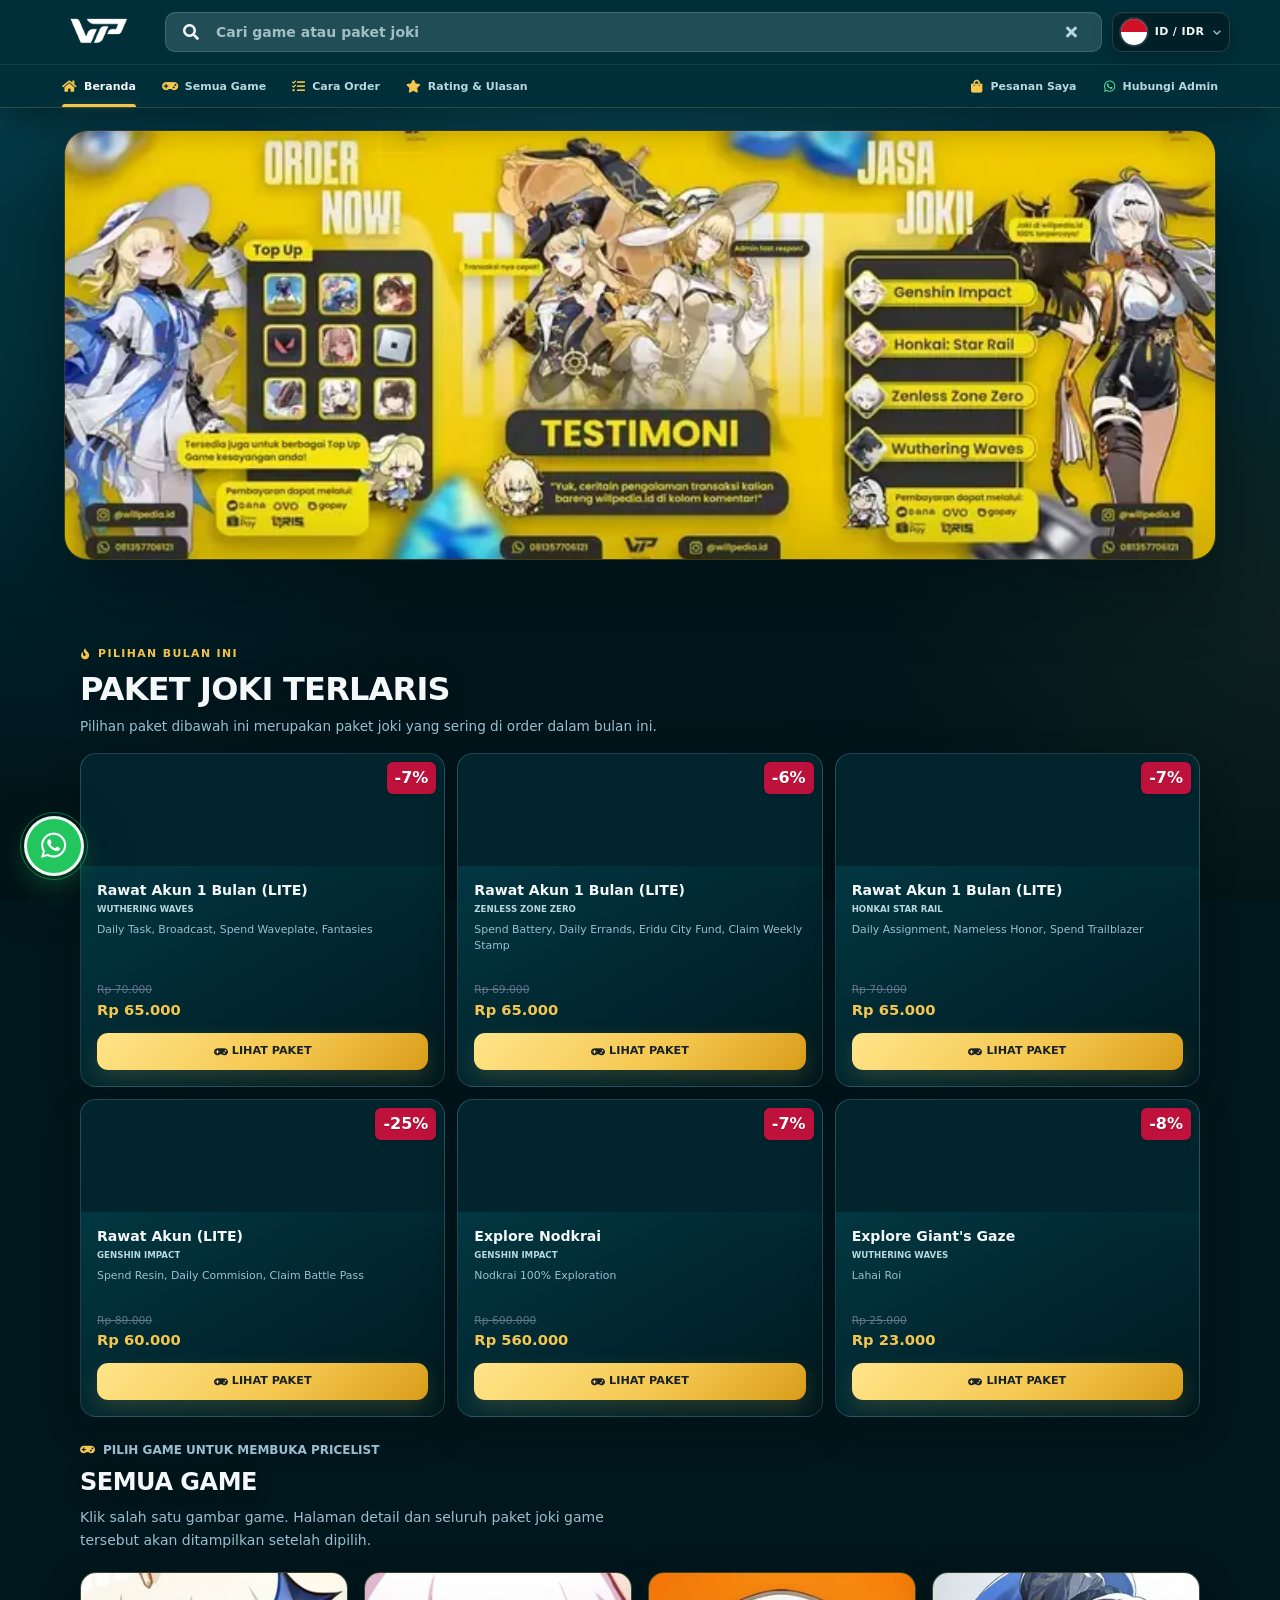
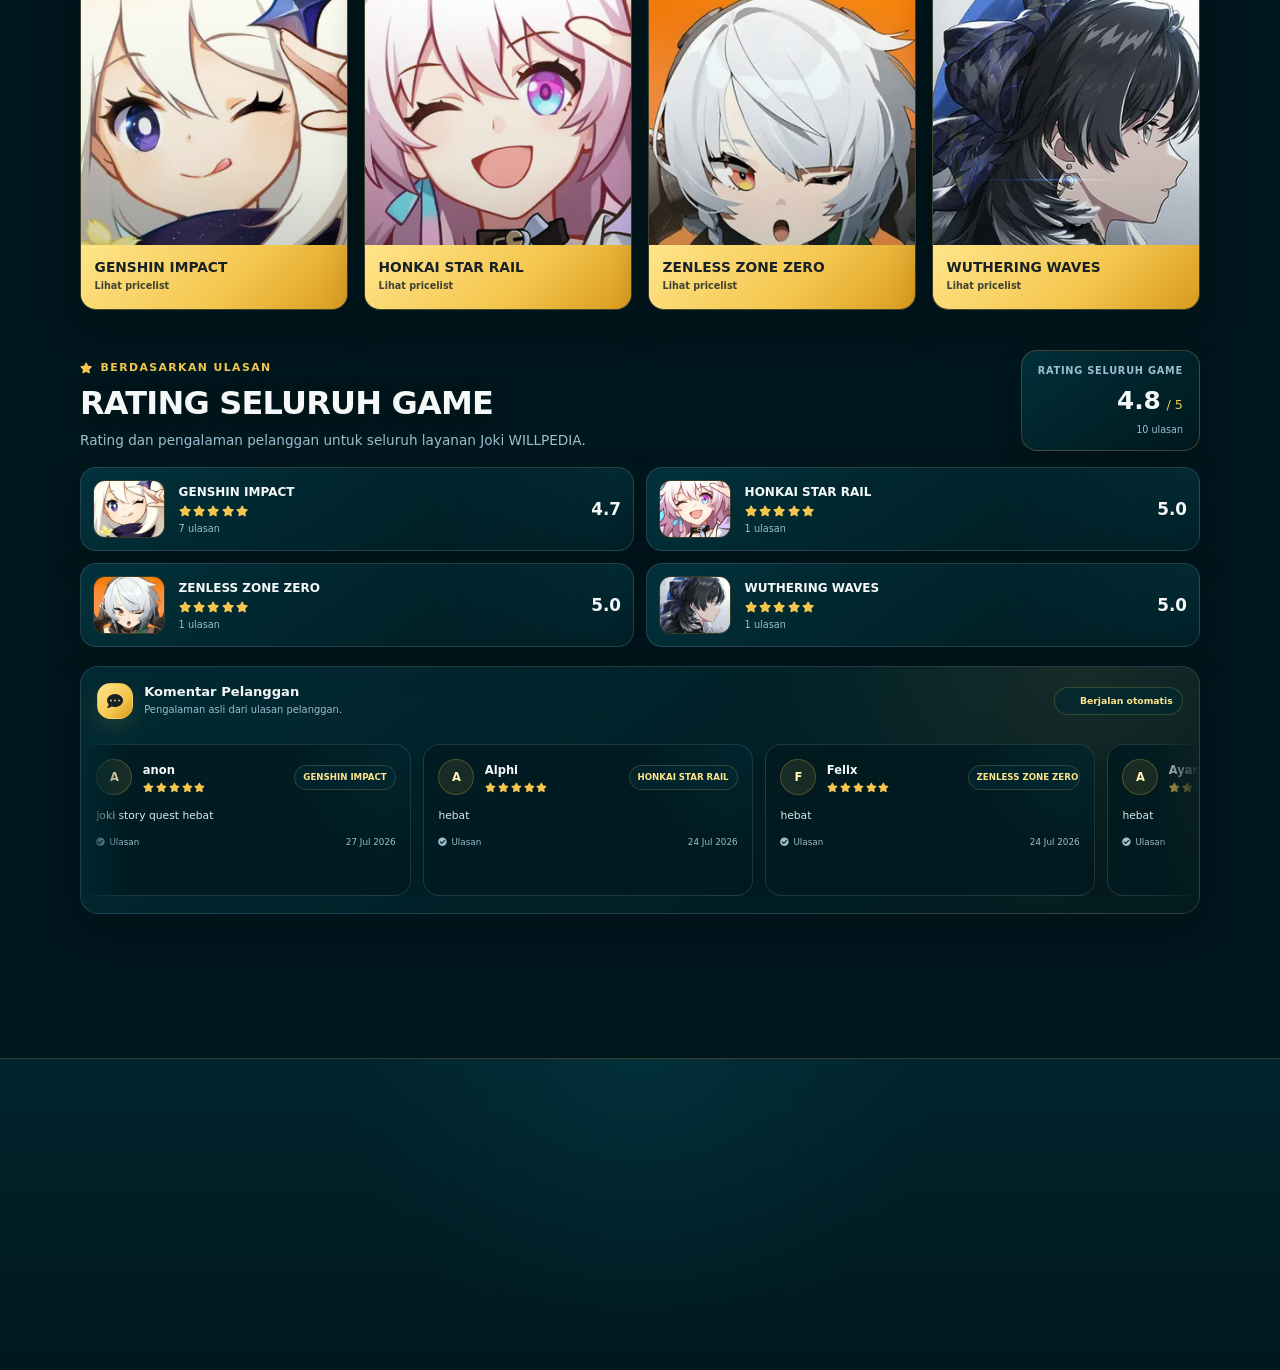
==== index.html @ 9a4c6dcb "Update index.html" ====
<!doctype html>

<html lang="id">
  <head>
    <meta charset="utf-8" />
    <meta content="width=device-width, initial-scale=1.0" name="viewport" />
    <meta content="#00171d" name="theme-color" />
    <title>Willpedia | Joki Game Terpercaya, Aman dan Cepat</title>
    <!-- Script Cloudflare Turnstile -->
    <script src="https://challenges.cloudflare.com/turnstile/v0/api.js" async defer></script>
    <meta
      name="description"
      content="Willpedia menyediakan layanan joki Genshin Impact, Honkai Star Rail, Zenless Zone Zero, dan Wuthering Waves dengan proses aman, cepat, dan terpercaya."
    />
    <meta name="robots" content="index, follow, max-image-preview:large" />
    <link rel="canonical" href="https://willpedia.com/" />
    <meta property="og:locale" content="id_ID" />
    <meta property="og:type" content="website" />
    <meta property="og:site_name" content="Willpedia" />
    <meta property="og:title" content="Willpedia | Joki Game Terpercaya" />
    <meta
      property="og:description"
      content="Willpedia menyediakan layanan joki Genshin Impact, Honkai Star Rail, Zenless Zone Zero, dan Wuthering Waves dengan proses aman, cepat, dan terpercaya."
    />
    <meta property="og:url" content="https://willpedia.com/" />
    <meta property="og:image" content="https://willpedia.com/banner-desktop.webp" />
    <meta property="og:image:alt" content="Willpedia | Joki Game Terpercaya" />
    <meta name="twitter:card" content="summary_large_image" />
    <meta name="twitter:title" content="Willpedia | Joki Game Terpercaya" />
    <meta
      name="twitter:description"
      content="Willpedia menyediakan layanan joki Genshin Impact, Honkai Star Rail, Zenless Zone Zero, dan Wuthering Waves dengan proses aman, cepat, dan terpercaya."
    />
    <meta name="twitter:image" content="https://willpedia.com/banner-desktop.webp" />
    <script type="application/ld+json">
      {
        "@context": "https://schema.org",
        "@graph": [
          {
            "@type": "WebSite",
            "@id": "https://willpedia.com/#website",
            "url": "https://willpedia.com/",
            "name": "Willpedia",
            "alternateName": "WILLPEDIA",
            "description": "Willpedia menyediakan layanan joki Genshin Impact, Honkai Star Rail, Zenless Zone Zero, dan Wuthering Waves dengan proses aman, cepat, dan terpercaya.",
            "inLanguage": "id-ID"
          },
          {
            "@type": "Organization",
            "@id": "https://willpedia.com/#organization",
            "name": "Willpedia",
            "url": "https://willpedia.com/",
            "logo": {
              "@type": "ImageObject",
              "url": "https://willpedia.com/logo.webp"
            },
            "email": "willpedia.id@gmail.com",
            "telephone": "+6281357706121",
            "sameAs": [
              "https://www.instagram.com/willpedia.id/",
              "https://www.tiktok.com/@willpedia.id",
              "https://www.youtube.com/@willpedia"
            ]
          },
          {
            "@context": "https://schema.org",
            "@type": "WebPage",
            "@id": "https://willpedia.com/#webpage",
            "url": "https://willpedia.com/",
            "name": "Willpedia | Joki Game Terpercaya, Aman dan Cepat",
            "description": "Willpedia menyediakan layanan joki Genshin Impact, Honkai Star Rail, Zenless Zone Zero, dan Wuthering Waves dengan proses aman, cepat, dan terpercaya.",
            "inLanguage": "id-ID",
            "isPartOf": {
              "@type": "WebSite",
              "@id": "https://willpedia.com/#website",
              "url": "https://willpedia.com/",
              "name": "Willpedia"
            }
          }
        ]
      }
    </script>
    <link href="logowill.png" rel="icon" type="image/png" />
    <link href="logowill.png" rel="shortcut icon" />
    <link href="logowill.png" rel="apple-touch-icon" />
    <link
      as="image"
      fetchpriority="high"
      href="banner-mobile.webp"
      media="(max-width: 767px)"
      rel="preload"
    />
    <link
      as="image"
      fetchpriority="high"
      href="banner-desktop.webp"
      media="(min-width: 768px)"
      rel="preload"
    />
    <style id="willpedia-critical-css">
      @font-face {
        font-family: "Willpedia Icons Solid";
        src: url("assets/webfonts/willpedia-icons-solid.woff2") format("woff2");
        font-style: normal;
        font-weight: 900;
        font-display: swap;
      }
      @font-face {
        font-family: "Willpedia Icons Brands";
        src: url("assets/webfonts/willpedia-icons-brands.woff2") format("woff2");
        font-style: normal;
        font-weight: 400;
        font-display: swap;
      }
      .fa,
      .fas,
      .fa-solid,
      .far,
      .fa-regular {
        font-family: "Willpedia Icons Solid";
        font-style: normal;
        font-weight: 900;
        font-variant: normal;
        line-height: 1;
        text-rendering: auto;
        display: inline-block;
        -webkit-font-smoothing: antialiased;
      }
      .fab,
      .fa-brands {
        font-family: "Willpedia Icons Brands";
        font-style: normal;
        font-weight: 400;
        font-variant: normal;
        line-height: 1;
        text-rendering: auto;
        display: inline-block;
        -webkit-font-smoothing: antialiased;
      }
      .fa-spin {
        animation: willpedia-fa-spin 1s linear infinite;
      }
      @keyframes willpedia-fa-spin {
        to {
          transform: rotate(360deg);
        }
      }
      .fa-arrow-left:before {
        content: "\f060";
      }
      .fa-arrow-right:before {
        content: "\f061";
      }
      .fa-arrow-up:before {
        content: "\f062";
      }
      .fa-arrow-up-right-from-square:before {
        content: "\f35d";
      }
      .fa-bag-shopping:before {
        content: "\f290";
      }
      .fa-bars:before {
        content: "\f0c9";
      }
      .fa-basket-shopping:before {
        content: "\f291";
      }
      .fa-bolt:before {
        content: "\f0e7";
      }
      .fa-box-open:before {
        content: "\f49e";
      }
      .fa-cart-plus:before {
        content: "\f217";
      }
      .fa-check:before {
        content: "\f00c";
      }
      .fa-chevron-down:before {
        content: "\f078";
      }
      .fa-chevron-right:before {
        content: "\f054";
      }
      .fa-chevron-up:before {
        content: "\f077";
      }
      .fa-circle-check:before {
        content: "\f058";
      }
      .fa-comment-dots:before {
        content: "\f4ad";
      }
      .fa-comments:before {
        content: "\f086";
      }
      .fa-envelope:before {
        content: "\f0e0";
      }
      .fa-fire:before {
        content: "\f06d";
      }
      .fa-gamepad:before {
        content: "\f11b";
      }
      .fa-headset:before {
        content: "\f590";
      }
      .fa-house:before {
        content: "\f015";
      }
      .fa-list-check:before {
        content: "\f0ae";
      }
      .fa-magnifying-glass:before {
        content: "\f002";
      }
      .fa-paper-plane:before {
        content: "\f1d8";
      }
      .fa-pen:before {
        content: "\f304";
      }
      .fa-plus:before {
        content: "\f067";
      }
      .fa-receipt:before {
        content: "\f543";
      }
      .fa-rotate-right:before {
        content: "\f2f9";
      }
      .fa-shield-halved:before {
        content: "\f3ed";
      }
      .fa-shopping-cart:before {
        content: "\f07a";
      }
      .fa-sliders:before {
        content: "\f1de";
      }
      .fa-spinner:before {
        content: "\f110";
      }
      .fa-star:before {
        content: "\f005";
      }
      .fa-trash-can:before {
        content: "\f2ed";
      }
      .fa-triangle-exclamation:before {
        content: "\f071";
      }
      .fa-xmark:before {
        content: "\f00d";
      }
      .fa-instagram:before {
        content: "\f16d";
      }
      .fa-tiktok:before {
        content: "\e07b";
      }
      .fa-whatsapp:before {
        content: "\f232";
      }
      .fa-youtube:before {
        content: "\f167";
      }

      /*! tailwindcss v4.3.3 | MIT License | https://tailwindcss.com*/
      @layer properties {
        @supports (((-webkit-hyphens: none)) and (not (margin-trim: inline))) or
          ((-moz-orient: inline) and (not (color: rgb(from red r g b)))) {
          *,
          :before,
          :after,
          ::backdrop {
            --tw-translate-x: 0;
            --tw-translate-y: 0;
            --tw-translate-z: 0;
            --tw-rotate-x: initial;
            --tw-rotate-y: initial;
            --tw-rotate-z: initial;
            --tw-skew-x: initial;
            --tw-skew-y: initial;
            --tw-space-y-reverse: 0;
            --tw-border-style: solid;
            --tw-gradient-position: initial;
            --tw-gradient-from: #0000;
            --tw-gradient-via: #0000;
            --tw-gradient-to: #0000;
            --tw-gradient-stops: initial;
            --tw-gradient-via-stops: initial;
            --tw-gradient-from-position: 0%;
            --tw-gradient-via-position: 50%;
            --tw-gradient-to-position: 100%;
            --tw-leading: initial;
            --tw-font-weight: initial;
            --tw-tracking: initial;
            --tw-shadow: 0 0 #0000;
            --tw-shadow-color: initial;
            --tw-shadow-alpha: 100%;
            --tw-inset-shadow: 0 0 #0000;
            --tw-inset-shadow-color: initial;
            --tw-inset-shadow-alpha: 100%;
            --tw-ring-color: initial;
            --tw-ring-shadow: 0 0 #0000;
            --tw-inset-ring-color: initial;
            --tw-inset-ring-shadow: 0 0 #0000;
            --tw-ring-inset: initial;
            --tw-ring-offset-width: 0px;
            --tw-ring-offset-color: #fff;
            --tw-ring-offset-shadow: 0 0 #0000;
            --tw-duration: initial;
            --tw-ease: initial;
            --tw-scale-x: 1;
            --tw-scale-y: 1;
            --tw-scale-z: 1;
          }
        }
      }
      @layer theme {
        :root,
        :host {
          --font-sans:
            ui-sans-serif, system-ui, sans-serif, "Apple Color Emoji", "Segoe UI Emoji",
            "Segoe UI Symbol", "Noto Color Emoji";
          --font-mono:
            ui-monospace, SFMono-Regular, Menlo, Monaco, Consolas, "Liberation Mono", "Courier New",
            monospace;
          --color-yellow-300: oklch(90.5% 0.182 98.111);
          --color-yellow-400: oklch(85.2% 0.199 91.936);
          --color-green-500: oklch(72.3% 0.219 149.579);
          --color-green-600: oklch(62.7% 0.194 149.214);
          --color-emerald-200: oklch(90.5% 0.093 164.15);
          --color-emerald-500: oklch(69.6% 0.17 162.48);
          --color-cyan-300: oklch(86.5% 0.127 207.078);
          --color-cyan-400: oklch(78.9% 0.154 211.53);
          --color-cyan-500: oklch(71.5% 0.143 215.221);
          --color-cyan-600: oklch(60.9% 0.126 221.723);
          --color-rose-200: oklch(89.2% 0.058 10.001);
          --color-rose-400: oklch(71.2% 0.194 13.428);
          --color-rose-500: oklch(64.5% 0.246 16.439);
          --color-slate-100: oklch(96.8% 0.007 247.896);
          --color-slate-200: oklch(92.9% 0.013 255.508);
          --color-slate-300: oklch(86.9% 0.022 252.894);
          --color-slate-400: oklch(70.4% 0.04 256.788);
          --color-slate-500: oklch(55.4% 0.046 257.417);
          --color-slate-600: oklch(44.6% 0.043 257.281);
          --color-slate-700: oklch(37.2% 0.044 257.287);
          --color-slate-800: oklch(27.9% 0.041 260.031);
          --color-slate-900: oklch(20.8% 0.042 265.755);
          --color-slate-950: oklch(12.9% 0.042 264.695);
          --color-black: #000;
          --color-white: #fff;
          --spacing: 0.25rem;
          --container-sm: 24rem;
          --container-md: 28rem;
          --container-xl: 36rem;
          --container-6xl: 72rem;
          --text-xs: 0.75rem;
          --text-xs--line-height: calc(1 / 0.75);
          --text-sm: 0.875rem;
          --text-sm--line-height: calc(1.25 / 0.875);
          --text-base: 1rem;
          --text-base--line-height: calc(1.5 / 1);
          --text-lg: 1.125rem;
          --text-lg--line-height: calc(1.75 / 1.125);
          --text-xl: 1.25rem;
          --text-xl--line-height: calc(1.75 / 1.25);
          --text-2xl: 1.5rem;
          --text-2xl--line-height: calc(2 / 1.5);
          --text-3xl: 1.875rem;
          --text-3xl--line-height: calc(2.25 / 1.875);
          --text-4xl: 2.25rem;
          --text-4xl--line-height: calc(2.5 / 2.25);
          --text-5xl: 3rem;
          --text-5xl--line-height: 1;
          --font-weight-medium: 500;
          --font-weight-semibold: 600;
          --font-weight-bold: 700;
          --font-weight-extrabold: 800;
          --font-weight-black: 900;
          --tracking-wide: 0.025em;
          --leading-snug: 1.375;
          --leading-relaxed: 1.625;
          --radius-md: 0.375rem;
          --radius-lg: 0.5rem;
          --radius-xl: 0.75rem;
          --radius-2xl: 1rem;
          --ease-out: cubic-bezier(0, 0, 0.2, 1);
          --default-transition-duration: 0.15s;
          --default-transition-timing-function: cubic-bezier(0.4, 0, 0.2, 1);
          --default-font-family: var(--font-sans);
          --default-mono-font-family: var(--font-mono);
        }
      }
      @layer base {
        *,
        :after,
        :before,
        ::backdrop {
          box-sizing: border-box;
          border: 0 solid;
          margin: 0;
          padding: 0;
        }
        ::file-selector-button {
          box-sizing: border-box;
          border: 0 solid;
          margin: 0;
          padding: 0;
        }
        html,
        :host {
          -webkit-text-size-adjust: 100%;
          tab-size: 4;
          line-height: 1.5;
          font-family: var(
            --default-font-family,
            ui-sans-serif,
            system-ui,
            sans-serif,
            "Apple Color Emoji",
            "Segoe UI Emoji",
            "Segoe UI Symbol",
            "Noto Color Emoji"
          );
          font-feature-settings: var(--default-font-feature-settings, normal);
          font-variation-settings: var(--default-font-variation-settings, normal);
          -webkit-tap-highlight-color: transparent;
        }
        hr {
          height: 0;
          color: inherit;
          border-top-width: 1px;
        }
        abbr:where([title]) {
          -webkit-text-decoration: underline dotted;
          text-decoration: underline dotted;
        }
        h1,
        h2,
        h3,
        h4,
        h5,
        h6 {
          font-size: inherit;
          font-weight: inherit;
        }
        a {
          color: inherit;
          -webkit-text-decoration: inherit;
          -webkit-text-decoration: inherit;
          -webkit-text-decoration: inherit;
          text-decoration: inherit;
        }
        b,
        strong {
          font-weight: bolder;
        }
        code,
        kbd,
        samp,
        pre {
          font-family: var(
            --default-mono-font-family,
            ui-monospace,
            SFMono-Regular,
            Menlo,
            Monaco,
            Consolas,
            "Liberation Mono",
            "Courier New",
            monospace
          );
          font-feature-settings: var(--default-mono-font-feature-settings, normal);
          font-variation-settings: var(--default-mono-font-variation-settings, normal);
          font-size: 1em;
        }
        small {
          font-size: 80%;
        }
        sub,
        sup {
          vertical-align: baseline;
          font-size: 75%;
          line-height: 0;
          position: relative;
        }
        sub {
          bottom: -0.25em;
        }
        sup {
          top: -0.5em;
        }
        table {
          text-indent: 0;
          border-color: inherit;
          border-collapse: collapse;
        }
        :-moz-focusring {
          outline: auto;
        }
        progress {
          vertical-align: baseline;
        }
        summary {
          display: list-item;
        }
        ol,
        ul,
        menu {
          list-style: none;
        }
        img,
        svg,
        video,
        canvas,
        audio,
        iframe,
        embed,
        object {
          vertical-align: middle;
          display: block;
        }
        img,
        video {
          max-width: 100%;
          height: auto;
        }
        button,
        input,
        select,
        optgroup,
        textarea {
          font: inherit;
          font-feature-settings: inherit;
          font-variation-settings: inherit;
          letter-spacing: inherit;
          color: inherit;
          opacity: 1;
          background-color: #0000;
          border-radius: 0;
        }
        ::file-selector-button {
          font: inherit;
          font-feature-settings: inherit;
          font-variation-settings: inherit;
          letter-spacing: inherit;
          color: inherit;
          opacity: 1;
          background-color: #0000;
          border-radius: 0;
        }
        :where(select:is([multiple], [size])) optgroup {
          font-weight: bolder;
        }
        :where(select:is([multiple], [size])) optgroup option {
          padding-inline-start: 20px;
        }
        ::file-selector-button {
          margin-inline-end: 4px;
        }
        ::placeholder {
          opacity: 1;
        }
        @supports (not ((-webkit-appearance: -apple-pay-button))) or (contain-intrinsic-size: 1px) {
          ::placeholder {
            color: currentColor;
          }
          @supports (color: color-mix(in lab, red, red)) {
            ::placeholder {
              color: color-mix(in oklab, currentcolor 50%, transparent);
            }
          }
        }
        textarea {
          resize: vertical;
        }
        ::-webkit-search-decoration {
          -webkit-appearance: none;
        }
        ::-webkit-date-and-time-value {
          min-height: 1lh;
          text-align: inherit;
        }
        ::-webkit-datetime-edit {
          display: inline-flex;
        }
        ::-webkit-datetime-edit-fields-wrapper {
          padding: 0;
        }
        ::-webkit-datetime-edit {
          padding-block: 0;
        }
        ::-webkit-datetime-edit-year-field {
          padding-block: 0;
        }
        ::-webkit-datetime-edit-month-field {
          padding-block: 0;
        }
        ::-webkit-datetime-edit-day-field {
          padding-block: 0;
        }
        ::-webkit-datetime-edit-hour-field {
          padding-block: 0;
        }
        ::-webkit-datetime-edit-minute-field {
          padding-block: 0;
        }
        ::-webkit-datetime-edit-second-field {
          padding-block: 0;
        }
        ::-webkit-datetime-edit-millisecond-field {
          padding-block: 0;
        }
        ::-webkit-datetime-edit-meridiem-field {
          padding-block: 0;
        }
        :-moz-ui-invalid {
          box-shadow: none;
        }
        button,
        input:where([type="button"], [type="reset"], [type="submit"]) {
          appearance: button;
        }
        ::file-selector-button {
          appearance: button;
        }
        ::-webkit-inner-spin-button {
          height: auto;
        }
        ::-webkit-outer-spin-button {
          height: auto;
        }
        [hidden]:where(:not([hidden="until-found"])) {
          display: none !important;
        }
      }
      @layer components;
      @layer utilities {
        .pointer-events-auto {
          pointer-events: auto;
        }
        .pointer-events-none {
          pointer-events: none;
        }
        .sr-only {
          clip-path: inset(50%);
          white-space: nowrap;
          border-width: 0;
          width: 1px;
          height: 1px;
          margin: -1px;
          padding: 0;
          position: absolute;
          overflow: hidden;
        }
        .absolute {
          position: absolute;
        }
        .fixed {
          position: fixed;
        }
        .relative {
          position: relative;
        }
        .inset-0 {
          inset: 0;
        }
        .top-0 {
          top: 0;
        }
        .top-2 {
          top: calc(var(--spacing) * 2);
        }
        .top-24 {
          top: calc(var(--spacing) * 24);
        }
        .right-0 {
          right: 0;
        }
        .right-2 {
          right: calc(var(--spacing) * 2);
        }
        .right-4 {
          right: calc(var(--spacing) * 4);
        }
        .right-6 {
          right: calc(var(--spacing) * 6);
        }
        .bottom-0 {
          bottom: 0;
        }
        .bottom-2 {
          bottom: calc(var(--spacing) * 2);
        }
        .bottom-4 {
          bottom: calc(var(--spacing) * 4);
        }
        .left-0 {
          left: 0;
        }
        .left-2 {
          left: calc(var(--spacing) * 2);
        }
        .z-10 {
          z-index: 10;
        }
        .z-50 {
          z-index: 50;
        }
        .z-\[1\] {
          z-index: 1;
        }
        .z-\[70\] {
          z-index: 70;
        }
        .order-1 {
          order: 1;
        }
        .order-2 {
          order: 2;
        }
        .col-span-full {
          grid-column: 1/-1;
        }
        .container {
          width: 100%;
        }
        @media (min-width: 40rem) {
          .container {
            max-width: 40rem;
          }
        }
        @media (min-width: 48rem) {
          .container {
            max-width: 48rem;
          }
        }
        @media (min-width: 64rem) {
          .container {
            max-width: 64rem;
          }
        }
        @media (min-width: 80rem) {
          .container {
            max-width: 80rem;
          }
        }
        @media (min-width: 96rem) {
          .container {
            max-width: 96rem;
          }
        }
        .mx-auto {
          margin-inline: auto;
        }
        .mt-0\.5 {
          margin-top: calc(var(--spacing) * 0.5);
        }
        .mt-1 {
          margin-top: var(--spacing);
        }
        .mt-1\.5 {
          margin-top: calc(var(--spacing) * 1.5);
        }
        .mt-2 {
          margin-top: calc(var(--spacing) * 2);
        }
        .mt-3 {
          margin-top: calc(var(--spacing) * 3);
        }
        .mt-4 {
          margin-top: calc(var(--spacing) * 4);
        }
        .mt-5 {
          margin-top: calc(var(--spacing) * 5);
        }
        .mt-10 {
          margin-top: calc(var(--spacing) * 10);
        }
        .mt-20 {
          margin-top: calc(var(--spacing) * 20);
        }
        .mr-1 {
          margin-right: var(--spacing);
        }
        .mr-1\.5 {
          margin-right: calc(var(--spacing) * 1.5);
        }
        .mr-2 {
          margin-right: calc(var(--spacing) * 2);
        }
        .mb-1 {
          margin-bottom: var(--spacing);
        }
        .mb-1\.5 {
          margin-bottom: calc(var(--spacing) * 1.5);
        }
        .mb-2 {
          margin-bottom: calc(var(--spacing) * 2);
        }
        .mb-2\.5 {
          margin-bottom: calc(var(--spacing) * 2.5);
        }
        .mb-3 {
          margin-bottom: calc(var(--spacing) * 3);
        }
        .mb-4 {
          margin-bottom: calc(var(--spacing) * 4);
        }
        .mb-5 {
          margin-bottom: calc(var(--spacing) * 5);
        }
        .mb-6 {
          margin-bottom: calc(var(--spacing) * 6);
        }
        .mb-20 {
          margin-bottom: calc(var(--spacing) * 20);
        }
        .ml-auto {
          margin-left: auto;
        }
        .line-clamp-2 {
          -webkit-line-clamp: 2;
          -webkit-box-orient: vertical;
          display: -webkit-box;
          overflow: hidden;
        }
        .block {
          display: block;
        }
        .flex {
          display: flex;
        }
        .grid {
          display: grid;
        }
        .hidden {
          display: none;
        }
        .h-8 {
          height: calc(var(--spacing) * 8);
        }
        .h-9 {
          height: calc(var(--spacing) * 9);
        }
        .h-12 {
          height: calc(var(--spacing) * 12);
        }
        .h-16 {
          height: calc(var(--spacing) * 16);
        }
        .h-32 {
          height: calc(var(--spacing) * 32);
        }
        .h-\[430px\] {
          height: 430px;
        }
        .h-full {
          height: 100%;
        }
        .max-h-\[85vh\] {
          max-height: 85vh;
        }
        .min-h-0 {
          min-height: 0;
        }
        .min-h-\[42px\] {
          min-height: 42px;
        }
        .min-h-\[150px\] {
          min-height: 150px;
        }
        .min-h-screen {
          min-height: 100vh;
        }
        .w-8 {
          width: calc(var(--spacing) * 8);
        }
        .w-9 {
          width: calc(var(--spacing) * 9);
        }
        .w-12 {
          width: calc(var(--spacing) * 12);
        }
        .w-auto {
          width: auto;
        }
        .w-full {
          width: 100%;
        }
        .max-w-6xl {
          max-width: var(--container-6xl);
        }
        .max-w-\[220px\] {
          max-width: 220px;
        }
        .max-w-md {
          max-width: var(--container-md);
        }
        .max-w-sm {
          max-width: var(--container-sm);
        }
        .max-w-xl {
          max-width: var(--container-xl);
        }
        .min-w-0 {
          min-width: 0;
        }
        .min-w-\[200px\] {
          min-width: 200px;
        }
        .flex-1 {
          flex: 1;
        }
        .flex-none {
          flex: none;
        }
        .flex-shrink-0,
        .shrink-0 {
          flex-shrink: 0;
        }
        .translate-x-full {
          --tw-translate-x: 100%;
          translate: var(--tw-translate-x) var(--tw-translate-y);
        }
        .transform {
          transform: var(--tw-rotate-x,) var(--tw-rotate-y,) var(--tw-rotate-z,) var(--tw-skew-x,)
            var(--tw-skew-y,);
        }
        .cursor-pointer {
          cursor: pointer;
        }
        .resize {
          resize: both;
        }
        .resize-none {
          resize: none;
        }
        .scroll-mt-28 {
          scroll-margin-top: calc(var(--spacing) * 28);
        }
        .grid-cols-1 {
          grid-template-columns: repeat(1, minmax(0, 1fr));
        }
        .grid-cols-2 {
          grid-template-columns: repeat(2, minmax(0, 1fr));
        }
        .grid-cols-3 {
          grid-template-columns: repeat(3, minmax(0, 1fr));
        }
        .flex-col {
          flex-direction: column;
        }
        .flex-nowrap {
          flex-wrap: nowrap;
        }
        .flex-wrap {
          flex-wrap: wrap;
        }
        .items-center {
          align-items: center;
        }
        .items-end {
          align-items: flex-end;
        }
        .items-start {
          align-items: flex-start;
        }
        .justify-between {
          justify-content: space-between;
        }
        .justify-center {
          justify-content: center;
        }
        .gap-1 {
          gap: var(--spacing);
        }
        .gap-1\.5 {
          gap: calc(var(--spacing) * 1.5);
        }
        .gap-2 {
          gap: calc(var(--spacing) * 2);
        }
        .gap-3 {
          gap: calc(var(--spacing) * 3);
        }
        .gap-4 {
          gap: calc(var(--spacing) * 4);
        }
        .gap-5 {
          gap: calc(var(--spacing) * 5);
        }
        .gap-10 {
          gap: calc(var(--spacing) * 10);
        }
        :where(.space-y-3 > :not(:last-child)) {
          --tw-space-y-reverse: 0;
          margin-block-start: calc(calc(var(--spacing) * 3) * var(--tw-space-y-reverse));
          margin-block-end: calc(calc(var(--spacing) * 3) * calc(1 - var(--tw-space-y-reverse)));
        }
        :where(.space-y-4 > :not(:last-child)) {
          --tw-space-y-reverse: 0;
          margin-block-start: calc(calc(var(--spacing) * 4) * var(--tw-space-y-reverse));
          margin-block-end: calc(calc(var(--spacing) * 4) * calc(1 - var(--tw-space-y-reverse)));
        }
        .gap-x-3 {
          column-gap: calc(var(--spacing) * 3);
        }
        .gap-y-1 {
          row-gap: var(--spacing);
        }
        .truncate {
          text-overflow: ellipsis;
          white-space: nowrap;
          overflow: hidden;
        }
        .overflow-hidden {
          overflow: hidden;
        }
        .overflow-x-hidden {
          overflow-x: hidden;
        }
        .overflow-y-auto {
          overflow-y: auto;
        }
        .rounded-2xl {
          border-radius: var(--radius-2xl);
        }
        .rounded-full {
          border-radius: 3.40282e38px;
        }
        .rounded-lg {
          border-radius: var(--radius-lg);
        }
        .rounded-md {
          border-radius: var(--radius-md);
        }
        .rounded-xl {
          border-radius: var(--radius-xl);
        }
        .border {
          border-style: var(--tw-border-style);
          border-width: 1px;
        }
        .border-t {
          border-top-style: var(--tw-border-style);
          border-top-width: 1px;
        }
        .border-b {
          border-bottom-style: var(--tw-border-style);
          border-bottom-width: 1px;
        }
        .border-dashed {
          --tw-border-style: dashed;
          border-style: dashed;
        }
        .border-cyan-500\/30 {
          border-color: #00b7d74d;
        }
        @supports (color: color-mix(in lab, red, red)) {
          .border-cyan-500\/30 {
            border-color: color-mix(in oklab, var(--color-cyan-500) 30%, transparent);
          }
        }
        .border-emerald-500\/30 {
          border-color: #00bb7f4d;
        }
        @supports (color: color-mix(in lab, red, red)) {
          .border-emerald-500\/30 {
            border-color: color-mix(in oklab, var(--color-emerald-500) 30%, transparent);
          }
        }
        .border-rose-500\/20 {
          border-color: #ff235733;
        }
        @supports (color: color-mix(in lab, red, red)) {
          .border-rose-500\/20 {
            border-color: color-mix(in oklab, var(--color-rose-500) 20%, transparent);
          }
        }
        .border-rose-500\/25 {
          border-color: #ff235740;
        }
        @supports (color: color-mix(in lab, red, red)) {
          .border-rose-500\/25 {
            border-color: color-mix(in oklab, var(--color-rose-500) 25%, transparent);
          }
        }
        .border-rose-500\/30 {
          border-color: #ff23574d;
        }
        @supports (color: color-mix(in lab, red, red)) {
          .border-rose-500\/30 {
            border-color: color-mix(in oklab, var(--color-rose-500) 30%, transparent);
          }
        }
        .border-slate-700 {
          border-color: var(--color-slate-700);
        }
        .border-slate-800 {
          border-color: var(--color-slate-800);
        }
        .border-slate-800\/50 {
          border-color: #1d293d80;
        }
        @supports (color: color-mix(in lab, red, red)) {
          .border-slate-800\/50 {
            border-color: color-mix(in oklab, var(--color-slate-800) 50%, transparent);
          }
        }
        .border-slate-800\/60 {
          border-color: #1d293d99;
        }
        @supports (color: color-mix(in lab, red, red)) {
          .border-slate-800\/60 {
            border-color: color-mix(in oklab, var(--color-slate-800) 60%, transparent);
          }
        }
        .border-white\/10 {
          border-color: #ffffff1a;
        }
        @supports (color: color-mix(in lab, red, red)) {
          .border-white\/10 {
            border-color: color-mix(in oklab, var(--color-white) 10%, transparent);
          }
        }
        .bg-cyan-500 {
          background-color: var(--color-cyan-500);
        }
        .bg-cyan-500\/20 {
          background-color: #00b7d733;
        }
        @supports (color: color-mix(in lab, red, red)) {
          .bg-cyan-500\/20 {
            background-color: color-mix(in oklab, var(--color-cyan-500) 20%, transparent);
          }
        }
        .bg-emerald-500\/10 {
          background-color: #00bb7f1a;
        }
        @supports (color: color-mix(in lab, red, red)) {
          .bg-emerald-500\/10 {
            background-color: color-mix(in oklab, var(--color-emerald-500) 10%, transparent);
          }
        }
        .bg-green-500 {
          background-color: var(--color-green-500);
        }
        .bg-rose-500 {
          background-color: var(--color-rose-500);
        }
        .bg-rose-500\/5 {
          background-color: #ff23570d;
        }
        @supports (color: color-mix(in lab, red, red)) {
          .bg-rose-500\/5 {
            background-color: color-mix(in oklab, var(--color-rose-500) 5%, transparent);
          }
        }
        .bg-rose-500\/10 {
          background-color: #ff23571a;
        }
        @supports (color: color-mix(in lab, red, red)) {
          .bg-rose-500\/10 {
            background-color: color-mix(in oklab, var(--color-rose-500) 10%, transparent);
          }
        }
        .bg-slate-800 {
          background-color: var(--color-slate-800);
        }
        .bg-slate-800\/70 {
          background-color: #1d293db3;
        }
        @supports (color: color-mix(in lab, red, red)) {
          .bg-slate-800\/70 {
            background-color: color-mix(in oklab, var(--color-slate-800) 70%, transparent);
          }
        }
        .bg-slate-900 {
          background-color: var(--color-slate-900);
        }
        .bg-slate-900\/45 {
          background-color: #0f172b73;
        }
        @supports (color: color-mix(in lab, red, red)) {
          .bg-slate-900\/45 {
            background-color: color-mix(in oklab, var(--color-slate-900) 45%, transparent);
          }
        }
        .bg-slate-900\/50 {
          background-color: #0f172b80;
        }
        @supports (color: color-mix(in lab, red, red)) {
          .bg-slate-900\/50 {
            background-color: color-mix(in oklab, var(--color-slate-900) 50%, transparent);
          }
        }
        .bg-slate-900\/60 {
          background-color: #0f172b99;
        }
        @supports (color: color-mix(in lab, red, red)) {
          .bg-slate-900\/60 {
            background-color: color-mix(in oklab, var(--color-slate-900) 60%, transparent);
          }
        }
        .bg-slate-900\/70 {
          background-color: #0f172bb3;
        }
        @supports (color: color-mix(in lab, red, red)) {
          .bg-slate-900\/70 {
            background-color: color-mix(in oklab, var(--color-slate-900) 70%, transparent);
          }
        }
        .bg-slate-900\/90 {
          background-color: #0f172be6;
        }
        @supports (color: color-mix(in lab, red, red)) {
          .bg-slate-900\/90 {
            background-color: color-mix(in oklab, var(--color-slate-900) 90%, transparent);
          }
        }
        .bg-slate-950 {
          background-color: var(--color-slate-950);
        }
        .bg-slate-950\/35 {
          background-color: #02061859;
        }
        @supports (color: color-mix(in lab, red, red)) {
          .bg-slate-950\/35 {
            background-color: color-mix(in oklab, var(--color-slate-950) 35%, transparent);
          }
        }
        .bg-slate-950\/40 {
          background-color: #02061866;
        }
        @supports (color: color-mix(in lab, red, red)) {
          .bg-slate-950\/40 {
            background-color: color-mix(in oklab, var(--color-slate-950) 40%, transparent);
          }
        }
        .bg-slate-950\/55 {
          background-color: #0206188c;
        }
        @supports (color: color-mix(in lab, red, red)) {
          .bg-slate-950\/55 {
            background-color: color-mix(in oklab, var(--color-slate-950) 55%, transparent);
          }
        }
        .bg-slate-950\/60 {
          background-color: #02061899;
        }
        @supports (color: color-mix(in lab, red, red)) {
          .bg-slate-950\/60 {
            background-color: color-mix(in oklab, var(--color-slate-950) 60%, transparent);
          }
        }
        .bg-slate-950\/85 {
          background-color: #020618d9;
        }
        @supports (color: color-mix(in lab, red, red)) {
          .bg-slate-950\/85 {
            background-color: color-mix(in oklab, var(--color-slate-950) 85%, transparent);
          }
        }
        .bg-slate-950\/90 {
          background-color: #020618e6;
        }
        @supports (color: color-mix(in lab, red, red)) {
          .bg-slate-950\/90 {
            background-color: color-mix(in oklab, var(--color-slate-950) 90%, transparent);
          }
        }
        .bg-slate-950\/95 {
          background-color: #020618f2;
        }
        @supports (color: color-mix(in lab, red, red)) {
          .bg-slate-950\/95 {
            background-color: color-mix(in oklab, var(--color-slate-950) 95%, transparent);
          }
        }
        .bg-white {
          background-color: var(--color-white);
        }
        .bg-white\/5 {
          background-color: #ffffff0d;
        }
        @supports (color: color-mix(in lab, red, red)) {
          .bg-white\/5 {
            background-color: color-mix(in oklab, var(--color-white) 5%, transparent);
          }
        }
        .bg-gradient-to-b {
          --tw-gradient-position: to bottom in oklab;
          background-image: linear-gradient(var(--tw-gradient-stops));
        }
        .bg-gradient-to-t {
          --tw-gradient-position: to top in oklab;
          background-image: linear-gradient(var(--tw-gradient-stops));
        }
        .from-slate-900 {
          --tw-gradient-from: var(--color-slate-900);
          --tw-gradient-stops: var(
            --tw-gradient-via-stops,
            var(--tw-gradient-position),
            var(--tw-gradient-from) var(--tw-gradient-from-position),
            var(--tw-gradient-to) var(--tw-gradient-to-position)
          );
        }
        .from-slate-950\/25 {
          --tw-gradient-from: #02061840;
        }
        @supports (color: color-mix(in lab, red, red)) {
          .from-slate-950\/25 {
            --tw-gradient-from: color-mix(in oklab, var(--color-slate-950) 25%, transparent);
          }
        }
        .from-slate-950\/25 {
          --tw-gradient-stops: var(
            --tw-gradient-via-stops,
            var(--tw-gradient-position),
            var(--tw-gradient-from) var(--tw-gradient-from-position),
            var(--tw-gradient-to) var(--tw-gradient-to-position)
          );
        }
        .via-slate-900\/45 {
          --tw-gradient-via: #0f172b73;
        }
        @supports (color: color-mix(in lab, red, red)) {
          .via-slate-900\/45 {
            --tw-gradient-via: color-mix(in oklab, var(--color-slate-900) 45%, transparent);
          }
        }
        .via-slate-900\/45 {
          --tw-gradient-via-stops:
            var(--tw-gradient-position), var(--tw-gradient-from) var(--tw-gradient-from-position),
            var(--tw-gradient-via) var(--tw-gradient-via-position),
            var(--tw-gradient-to) var(--tw-gradient-to-position);
          --tw-gradient-stops: var(--tw-gradient-via-stops);
        }
        .to-slate-900 {
          --tw-gradient-to: var(--color-slate-900);
          --tw-gradient-stops: var(
            --tw-gradient-via-stops,
            var(--tw-gradient-position),
            var(--tw-gradient-from) var(--tw-gradient-from-position),
            var(--tw-gradient-to) var(--tw-gradient-to-position)
          );
        }
        .to-transparent {
          --tw-gradient-to: transparent;
          --tw-gradient-stops: var(
            --tw-gradient-via-stops,
            var(--tw-gradient-position),
            var(--tw-gradient-from) var(--tw-gradient-from-position),
            var(--tw-gradient-to) var(--tw-gradient-to-position)
          );
        }
        .object-contain {
          object-fit: contain;
        }
        .object-cover {
          object-fit: cover;
        }
        .object-\[center_20\%\] {
          object-position: center 20%;
        }
        .p-1 {
          padding: var(--spacing);
        }
        .p-2 {
          padding: calc(var(--spacing) * 2);
        }
        .p-3 {
          padding: calc(var(--spacing) * 3);
        }
        .p-3\.5 {
          padding: calc(var(--spacing) * 3.5);
        }
        .p-4 {
          padding: calc(var(--spacing) * 4);
        }
        .px-2 {
          padding-inline: calc(var(--spacing) * 2);
        }
        .px-2\.5 {
          padding-inline: calc(var(--spacing) * 2.5);
        }
        .px-3 {
          padding-inline: calc(var(--spacing) * 3);
        }
        .px-4 {
          padding-inline: calc(var(--spacing) * 4);
        }
        .px-5 {
          padding-inline: calc(var(--spacing) * 5);
        }
        .px-6 {
          padding-inline: calc(var(--spacing) * 6);
        }
        .py-0\.5 {
          padding-block: calc(var(--spacing) * 0.5);
        }
        .py-1 {
          padding-block: var(--spacing);
        }
        .py-1\.5 {
          padding-block: calc(var(--spacing) * 1.5);
        }
        .py-2 {
          padding-block: calc(var(--spacing) * 2);
        }
        .py-2\.5 {
          padding-block: calc(var(--spacing) * 2.5);
        }
        .py-3 {
          padding-block: calc(var(--spacing) * 3);
        }
        .py-4 {
          padding-block: calc(var(--spacing) * 4);
        }
        .py-6 {
          padding-block: calc(var(--spacing) * 6);
        }
        .py-8 {
          padding-block: calc(var(--spacing) * 8);
        }
        .py-10 {
          padding-block: calc(var(--spacing) * 10);
        }
        .py-12 {
          padding-block: calc(var(--spacing) * 12);
        }
        .pt-2 {
          padding-top: calc(var(--spacing) * 2);
        }
        .pt-4 {
          padding-top: calc(var(--spacing) * 4);
        }
        .pt-6 {
          padding-top: calc(var(--spacing) * 6);
        }
        .pt-32 {
          padding-top: calc(var(--spacing) * 32);
        }
        .pr-4 {
          padding-right: calc(var(--spacing) * 4);
        }
        .pb-3 {
          padding-bottom: calc(var(--spacing) * 3);
        }
        .pb-7 {
          padding-bottom: calc(var(--spacing) * 7);
        }
        .text-center {
          text-align: center;
        }
        .text-2xl {
          font-size: var(--text-2xl);
          line-height: var(--tw-leading, var(--text-2xl--line-height));
        }
        .text-3xl {
          font-size: var(--text-3xl);
          line-height: var(--tw-leading, var(--text-3xl--line-height));
        }
        .text-4xl {
          font-size: var(--text-4xl);
          line-height: var(--tw-leading, var(--text-4xl--line-height));
        }
        .text-base {
          font-size: var(--text-base);
          line-height: var(--tw-leading, var(--text-base--line-height));
        }
        .text-lg {
          font-size: var(--text-lg);
          line-height: var(--tw-leading, var(--text-lg--line-height));
        }
        .text-sm {
          font-size: var(--text-sm);
          line-height: var(--tw-leading, var(--text-sm--line-height));
        }
        .text-xl {
          font-size: var(--text-xl);
          line-height: var(--tw-leading, var(--text-xl--line-height));
        }
        .text-xs {
          font-size: var(--text-xs);
          line-height: var(--tw-leading, var(--text-xs--line-height));
        }
        .text-\[10px\] {
          font-size: 10px;
        }
        .text-\[11px\] {
          font-size: 11px;
        }
        .leading-\[1\.12\] {
          --tw-leading: 1.12;
          line-height: 1.12;
        }
        .leading-relaxed {
          --tw-leading: var(--leading-relaxed);
          line-height: var(--leading-relaxed);
        }
        .leading-snug {
          --tw-leading: var(--leading-snug);
          line-height: var(--leading-snug);
        }
        .font-black {
          --tw-font-weight: var(--font-weight-black);
          font-weight: var(--font-weight-black);
        }
        .font-bold {
          --tw-font-weight: var(--font-weight-bold);
          font-weight: var(--font-weight-bold);
        }
        .font-extrabold {
          --tw-font-weight: var(--font-weight-extrabold);
          font-weight: var(--font-weight-extrabold);
        }
        .font-medium {
          --tw-font-weight: var(--font-weight-medium);
          font-weight: var(--font-weight-medium);
        }
        .font-semibold {
          --tw-font-weight: var(--font-weight-semibold);
          font-weight: var(--font-weight-semibold);
        }
        .tracking-\[\.16em\] {
          --tw-tracking: 0.16em;
          letter-spacing: 0.16em;
        }
        .tracking-wide {
          --tw-tracking: var(--tracking-wide);
          letter-spacing: var(--tracking-wide);
        }
        .break-words {
          overflow-wrap: break-word;
        }
        .text-cyan-400 {
          color: var(--color-cyan-400);
        }
        .text-cyan-500 {
          color: var(--color-cyan-500);
        }
        .text-cyan-500\/70 {
          color: #00b7d7b3;
        }
        @supports (color: color-mix(in lab, red, red)) {
          .text-cyan-500\/70 {
            color: color-mix(in oklab, var(--color-cyan-500) 70%, transparent);
          }
        }
        .text-emerald-200 {
          color: var(--color-emerald-200);
        }
        .text-green-600 {
          color: var(--color-green-600);
        }
        .text-rose-200 {
          color: var(--color-rose-200);
        }
        .text-rose-400 {
          color: var(--color-rose-400);
        }
        .text-slate-100 {
          color: var(--color-slate-100);
        }
        .text-slate-200 {
          color: var(--color-slate-200);
        }
        .text-slate-300 {
          color: var(--color-slate-300);
        }
        .text-slate-400 {
          color: var(--color-slate-400);
        }
        .text-slate-500 {
          color: var(--color-slate-500);
        }
        .text-slate-600 {
          color: var(--color-slate-600);
        }
        .text-slate-700 {
          color: var(--color-slate-700);
        }
        .text-slate-950 {
          color: var(--color-slate-950);
        }
        .text-white {
          color: var(--color-white);
        }
        .text-yellow-400 {
          color: var(--color-yellow-400);
        }
        .uppercase {
          text-transform: uppercase;
        }
        .line-through {
          text-decoration-line: line-through;
        }
        .opacity-0 {
          opacity: 0;
        }
        .shadow {
          --tw-shadow:
            0 1px 3px 0 var(--tw-shadow-color, #0000001a),
            0 1px 2px -1px var(--tw-shadow-color, #0000001a);
          box-shadow:
            var(--tw-inset-shadow), var(--tw-inset-ring-shadow), var(--tw-ring-offset-shadow),
            var(--tw-ring-shadow), var(--tw-shadow);
        }
        .shadow-2xl {
          --tw-shadow: 0 25px 50px -12px var(--tw-shadow-color, #00000040);
          box-shadow:
            var(--tw-inset-shadow), var(--tw-inset-ring-shadow), var(--tw-ring-offset-shadow),
            var(--tw-ring-shadow), var(--tw-shadow);
        }
        .shadow-lg {
          --tw-shadow:
            0 10px 15px -3px var(--tw-shadow-color, #0000001a),
            0 4px 6px -4px var(--tw-shadow-color, #0000001a);
          box-shadow:
            var(--tw-inset-shadow), var(--tw-inset-ring-shadow), var(--tw-ring-offset-shadow),
            var(--tw-ring-shadow), var(--tw-shadow);
        }
        .shadow-sm {
          --tw-shadow:
            0 1px 3px 0 var(--tw-shadow-color, #0000001a),
            0 1px 2px -1px var(--tw-shadow-color, #0000001a);
          box-shadow:
            var(--tw-inset-shadow), var(--tw-inset-ring-shadow), var(--tw-ring-offset-shadow),
            var(--tw-ring-shadow), var(--tw-shadow);
        }
        .shadow-xl {
          --tw-shadow:
            0 20px 25px -5px var(--tw-shadow-color, #0000001a),
            0 8px 10px -6px var(--tw-shadow-color, #0000001a);
          box-shadow:
            var(--tw-inset-shadow), var(--tw-inset-ring-shadow), var(--tw-ring-offset-shadow),
            var(--tw-ring-shadow), var(--tw-shadow);
        }
        .shadow-black\/20 {
          --tw-shadow-color: #0003;
        }
        @supports (color: color-mix(in lab, red, red)) {
          .shadow-black\/20 {
            --tw-shadow-color: color-mix(
              in oklab,
              color-mix(in oklab, var(--color-black) 20%, transparent) var(--tw-shadow-alpha),
              transparent
            );
          }
        }
        .transition {
          transition-property:
            color,
            background-color,
            border-color,
            outline-color,
            text-decoration-color,
            fill,
            stroke,
            --tw-gradient-from,
            --tw-gradient-via,
            --tw-gradient-to,
            opacity,
            box-shadow,
            transform,
            translate,
            scale,
            rotate,
            filter,
            -webkit-backdrop-filter,
            backdrop-filter,
            display,
            content-visibility,
            overlay,
            pointer-events;
          transition-timing-function: var(--tw-ease, var(--default-transition-timing-function));
          transition-duration: var(--tw-duration, var(--default-transition-duration));
        }
        .transition-all {
          transition-property: all;
          transition-timing-function: var(--tw-ease, var(--default-transition-timing-function));
          transition-duration: var(--tw-duration, var(--default-transition-duration));
        }
        .transition-colors {
          transition-property:
            color, background-color, border-color, outline-color, text-decoration-color, fill,
            stroke, --tw-gradient-from, --tw-gradient-via, --tw-gradient-to;
          transition-timing-function: var(--tw-ease, var(--default-transition-timing-function));
          transition-duration: var(--tw-duration, var(--default-transition-duration));
        }
        .duration-200 {
          --tw-duration: 0.2s;
          transition-duration: 0.2s;
        }
        .duration-300 {
          --tw-duration: 0.3s;
          transition-duration: 0.3s;
        }
        .ease-out {
          --tw-ease: var(--ease-out);
          transition-timing-function: var(--ease-out);
        }
        .select-none {
          -webkit-user-select: none;
          user-select: none;
        }
        @media (hover: hover) {
          .hover\:scale-105:hover {
            --tw-scale-x: 105%;
            --tw-scale-y: 105%;
            --tw-scale-z: 105%;
            scale: var(--tw-scale-x) var(--tw-scale-y);
          }
          .hover\:border-cyan-500\/50:hover {
            border-color: #00b7d780;
          }
          @supports (color: color-mix(in lab, red, red)) {
            .hover\:border-cyan-500\/50:hover {
              border-color: color-mix(in oklab, var(--color-cyan-500) 50%, transparent);
            }
          }
          .hover\:border-slate-700:hover {
            border-color: var(--color-slate-700);
          }
          .hover\:border-yellow-400\/50:hover {
            border-color: #fac80080;
          }
          @supports (color: color-mix(in lab, red, red)) {
            .hover\:border-yellow-400\/50:hover {
              border-color: color-mix(in oklab, var(--color-yellow-400) 50%, transparent);
            }
          }
          .hover\:bg-cyan-400:hover {
            background-color: var(--color-cyan-400);
          }
          .hover\:bg-cyan-500:hover {
            background-color: var(--color-cyan-500);
          }
          .hover\:bg-cyan-600:hover {
            background-color: var(--color-cyan-600);
          }
          .hover\:bg-green-600:hover {
            background-color: var(--color-green-600);
          }
          .hover\:bg-slate-700:hover {
            background-color: var(--color-slate-700);
          }
          .hover\:bg-slate-800:hover {
            background-color: var(--color-slate-800);
          }
          .hover\:bg-slate-800\/30:hover {
            background-color: #1d293d4d;
          }
          @supports (color: color-mix(in lab, red, red)) {
            .hover\:bg-slate-800\/30:hover {
              background-color: color-mix(in oklab, var(--color-slate-800) 30%, transparent);
            }
          }
          .hover\:bg-slate-900:hover {
            background-color: var(--color-slate-900);
          }
          .hover\:text-cyan-300:hover {
            color: var(--color-cyan-300);
          }
          .hover\:text-cyan-400:hover {
            color: var(--color-cyan-400);
          }
          .hover\:text-rose-400:hover {
            color: var(--color-rose-400);
          }
          .hover\:text-rose-500:hover {
            color: var(--color-rose-500);
          }
          .hover\:text-slate-950:hover {
            color: var(--color-slate-950);
          }
          .hover\:text-white:hover {
            color: var(--color-white);
          }
          .hover\:text-yellow-300:hover {
            color: var(--color-yellow-300);
          }
        }
        .active\:scale-\[\.98\]:active {
          scale: 0.98;
        }
        .disabled\:cursor-not-allowed:disabled {
          cursor: not-allowed;
        }
        .disabled\:opacity-60:disabled {
          opacity: 0.6;
        }
        @media (min-width: 40rem) {
          .sm\:h-10 {
            height: calc(var(--spacing) * 10);
          }
          .sm\:h-\[450px\] {
            height: 450px;
          }
          .sm\:w-10 {
            width: calc(var(--spacing) * 10);
          }
          .sm\:max-w-\[320px\] {
            max-width: 320px;
          }
          .sm\:gap-2 {
            gap: calc(var(--spacing) * 2);
          }
          .sm\:object-\[center_18\%\] {
            object-position: center 18%;
          }
          .sm\:px-3 {
            padding-inline: calc(var(--spacing) * 3);
          }
          .sm\:py-3 {
            padding-block: calc(var(--spacing) * 3);
          }
          .sm\:pt-32 {
            padding-top: calc(var(--spacing) * 32);
          }
          .sm\:text-4xl {
            font-size: var(--text-4xl);
            line-height: var(--tw-leading, var(--text-4xl--line-height));
          }
          .sm\:text-base {
            font-size: var(--text-base);
            line-height: var(--tw-leading, var(--text-base--line-height));
          }
          .sm\:text-xl {
            font-size: var(--text-xl);
            line-height: var(--tw-leading, var(--text-xl--line-height));
          }
          .sm\:text-xs {
            font-size: var(--text-xs);
            line-height: var(--tw-leading, var(--text-xs--line-height));
          }
        }
        @media (min-width: 48rem) {
          .md\:right-6 {
            right: calc(var(--spacing) * 6);
          }
          .md\:bottom-6 {
            bottom: calc(var(--spacing) * 6);
          }
          .md\:h-14 {
            height: calc(var(--spacing) * 14);
          }
          .md\:h-16 {
            height: calc(var(--spacing) * 16);
          }
          .md\:h-20 {
            height: calc(var(--spacing) * 20);
          }
          .md\:h-40 {
            height: calc(var(--spacing) * 40);
          }
          .md\:h-\[480px\] {
            height: 480px;
          }
          .md\:w-14 {
            width: calc(var(--spacing) * 14);
          }
          .md\:w-\[480px\] {
            width: 480px;
          }
          .md\:flex-none {
            flex: none;
          }
          .md\:grid-cols-3 {
            grid-template-columns: repeat(3, minmax(0, 1fr));
          }
          .md\:grid-cols-\[330px_minmax\(0\,1fr\)\] {
            grid-template-columns: 330px minmax(0, 1fr);
          }
          .md\:gap-2 {
            gap: calc(var(--spacing) * 2);
          }
          .md\:gap-4 {
            gap: calc(var(--spacing) * 4);
          }
          .md\:gap-7 {
            gap: calc(var(--spacing) * 7);
          }
          .md\:rounded-2xl {
            border-radius: var(--radius-2xl);
          }
          .md\:border-r {
            border-right-style: var(--tw-border-style);
            border-right-width: 1px;
          }
          .md\:border-b-0 {
            border-bottom-style: var(--tw-border-style);
            border-bottom-width: 0;
          }
          .md\:object-\[center_20\%\] {
            object-position: center 20%;
          }
          .md\:p-4 {
            padding: calc(var(--spacing) * 4);
          }
          .md\:p-5 {
            padding: calc(var(--spacing) * 5);
          }
          .md\:p-6 {
            padding: calc(var(--spacing) * 6);
          }
          .md\:px-4 {
            padding-inline: calc(var(--spacing) * 4);
          }
          .md\:px-5 {
            padding-inline: calc(var(--spacing) * 5);
          }
          .md\:px-6 {
            padding-inline: calc(var(--spacing) * 6);
          }
          .md\:py-4 {
            padding-block: calc(var(--spacing) * 4);
          }
          .md\:pt-24 {
            padding-top: calc(var(--spacing) * 24);
          }
          .md\:pb-10 {
            padding-bottom: calc(var(--spacing) * 10);
          }
          .md\:text-2xl {
            font-size: var(--text-2xl);
            line-height: var(--tw-leading, var(--text-2xl--line-height));
          }
          .md\:text-5xl {
            font-size: var(--text-5xl);
            line-height: var(--tw-leading, var(--text-5xl--line-height));
          }
          .md\:text-base {
            font-size: var(--text-base);
            line-height: var(--tw-leading, var(--text-base--line-height));
          }
          .md\:text-lg {
            font-size: var(--text-lg);
            line-height: var(--tw-leading, var(--text-lg--line-height));
          }
          .md\:text-sm {
            font-size: var(--text-sm);
            line-height: var(--tw-leading, var(--text-sm--line-height));
          }
          .md\:text-xl {
            font-size: var(--text-xl);
            line-height: var(--tw-leading, var(--text-xl--line-height));
          }
          .md\:text-xs {
            font-size: var(--text-xs);
            line-height: var(--tw-leading, var(--text-xs--line-height));
          }
        }
        @media (min-width: 64rem) {
          .lg\:h-\[500px\] {
            height: 500px;
          }
          .lg\:w-\[560px\] {
            width: 560px;
          }
          .lg\:max-w-\[430px\] {
            max-width: 430px;
          }
          .lg\:grid-cols-4 {
            grid-template-columns: repeat(4, minmax(0, 1fr));
          }
          .lg\:flex-row {
            flex-direction: row;
          }
          .lg\:justify-between {
            justify-content: space-between;
          }
          .lg\:text-left {
            text-align: left;
          }
        }
        @media (min-width: 80rem) {
          .xl\:w-\[640px\] {
            width: 640px;
          }
        }
      }
      html,
      body {
        font-synthesis: none;
        text-rendering: optimizelegibility;
        -webkit-font-smoothing: antialiased;
        -moz-osx-font-smoothing: grayscale;
        width: 100%;
        max-width: 100%;
        font-family:
          Plus Jakarta Sans,
          system-ui,
          -apple-system,
          BlinkMacSystemFont,
          Segoe UI,
          sans-serif;
        overflow-x: hidden;
      }
      * {
        box-sizing: border-box;
      }
      .gradient-bg {
        background-color: #0b1120;
        background-image: linear-gradient(#0b1120 0%, #111827 48%, #0b1120 100%);
      }
      img {
        max-width: 100%;
        display: block;
      }
      .scrollbar-hide {
        -ms-overflow-style: none;
        scrollbar-width: none;
      }
      .scrollbar-hide::-webkit-scrollbar {
        display: none;
      }
      #pricelist {
        width: 100%;
        min-width: 0;
      }
      .game-tabs-scroll {
        -webkit-overflow-scrolling: touch;
        overscroll-behavior-x: contain;
        touch-action: pan-y pinch-zoom;
        scrollbar-width: none;
        cursor: grab;
        -webkit-user-select: none;
        user-select: none;
        width: 100%;
        min-width: 0;
        max-width: 100%;
        display: block;
        position: relative;
        overflow-y: hidden;
        overflow-x: scroll !important;
      }
      .game-tabs-scroll.dragging {
        cursor: grabbing;
      }
      .game-tabs-scroll::-webkit-scrollbar {
        display: none;
      }
      .game-tabs-track {
        flex-wrap: nowrap;
        width: max-content;
        min-width: max-content;
        padding-right: 1rem;
        display: inline-flex;
      }
      .game-tabs-track > button {
        white-space: nowrap;
        touch-action: manipulation;
        flex: none;
      }
      .game-tabs-wrapper {
        width: 100%;
        min-width: 0;
        position: relative;
      }
      .game-tabs-arrow {
        z-index: 10;
        color: #67e8f9;
        opacity: 0;
        visibility: hidden;
        pointer-events: none;
        cursor: pointer;
        background: #0f172ae6;
        border: 1px solid #ffffff1f;
        border-radius: 9999px;
        justify-content: center;
        align-items: center;
        width: 2.25rem;
        height: 2.25rem;
        transition:
          opacity 0.2s,
          transform 0.2s,
          visibility 0.2s,
          background 0.2s;
        display: flex;
        position: absolute;
        top: calc(50% - 0.375rem);
        transform: translateY(-50%) scale(0.9);
        box-shadow: 0 6px 18px #02061761;
      }
      .game-tabs-arrow:hover,
      .game-tabs-arrow:active {
        color: #fff;
        background: #0891b2f2;
      }
      .game-tabs-arrow.is-visible {
        opacity: 1;
        visibility: visible;
        pointer-events: auto;
        transform: translateY(-50%) scale(1);
      }
      .game-tabs-arrow-left {
        left: 0.15rem;
      }
      .game-tabs-arrow-right {
        right: 0.15rem;
      }
      .game-tabs-arrow:before {
        content: "";
        pointer-events: none;
        z-index: -1;
        width: 2.4rem;
        height: 3.2rem;
        position: absolute;
        top: 50%;
        transform: translateY(-50%);
      }
      .game-tabs-arrow-left:before {
        background: linear-gradient(90deg, #0f172afa, #0f172a00);
        left: -0.2rem;
      }
      .game-tabs-arrow-right:before {
        background: linear-gradient(270deg, #0f172afa, #0f172a00);
        right: -0.2rem;
      }
      @media (max-width: 767px) {
        .game-tabs-track {
          padding-right: 3.25rem;
        }
      }
      @media (min-width: 768px) {
        .game-tabs-arrow {
          display: none !important;
        }
      }
      .product-card {
        content-visibility: auto;
        contain-intrinsic-size: 360px 470px;
        opacity: 0;
        transform-origin: 50%;
        transition:
          opacity 0.5s,
          transform 0.35s cubic-bezier(0.2, 0.8, 0.2, 1),
          border-color 0.25s,
          box-shadow 0.35s;
        position: relative;
        transform: translateY(28px);
      }
      .product-card.show {
        opacity: 1;
        transform: translateY(0) scale(1);
      }
      .product-card.show:hover {
        z-index: 20;
        border-color: #22d3ee9e;
        transform: translateY(-8px) scale(1.04);
        box-shadow: 0 20px 45px #0206178c;
      }
      .product-image {
        transition:
          transform 0.45s cubic-bezier(0.2, 0.8, 0.2, 1),
          filter 0.45s;
      }
      .product-card.show:hover .product-image {
        filter: saturate(1.08) contrast(1.03);
        transform: scale(1.1);
      }
      .product-card.show:hover .product-title {
        color: #fff;
      }
      @media (hover: none) {
        .product-card.show:hover {
          box-shadow: none;
          transform: translateY(0) scale(1);
        }
        .product-card.show:hover .product-image {
          filter: none;
          transform: none;
        }
      }
      @media (prefers-reduced-motion: reduce) {
        .product-card,
        .product-image {
          transition: none !important;
        }
      }
      .joki-filter-panel {
        background: #0f172ab8;
        border: 1px solid #94a3b829;
        border-radius: 1.25rem;
        position: relative;
        box-shadow: 0 18px 50px #0206173d;
      }
      .joki-filter-panel:before {
        content: "";
        pointer-events: none;
        border-radius: inherit;
        background: linear-gradient(135deg, #22d3ee0f, #0000 38%);
        position: absolute;
        inset: 0;
      }
      .joki-search-field {
        background: #0b1220;
        border: 1px solid #64748b73;
        border-radius: 0.9rem;
        align-items: center;
        width: 100%;
        min-height: 3rem;
        padding-left: 2.75rem;
        transition:
          border-color 0.2s,
          box-shadow 0.2s,
          background 0.2s;
        display: flex;
        position: relative;
      }
      .joki-search-field:focus-within {
        background: #0d1628;
        border-color: #22d3eeb8;
        box-shadow: 0 0 0 4px #22d3ee1a;
      }
      .joki-search-icon {
        color: #64748b;
        pointer-events: none;
        position: absolute;
        left: 1rem;
      }
      .joki-search-input {
        color: #f8fafc;
        background: 0 0;
        border: 0;
        outline: 0;
        width: 100%;
        min-width: 0;
        padding: 0.8rem 0.5rem;
        font-size: 0.84rem;
        font-weight: 500;
      }
      .joki-search-input::placeholder {
        color: #64748b;
      }
      .joki-search-clear {
        color: #94a3b8;
        cursor: pointer;
        border-radius: 0.7rem;
        flex: 0 0 2.2rem;
        justify-content: center;
        align-items: center;
        width: 2.2rem;
        height: 2.2rem;
        margin-right: 0.25rem;
        transition:
          color 0.2s,
          background 0.2s;
        display: flex;
      }
      .joki-search-clear:hover {
        color: #f8fafc;
        background: #334155b8;
      }
      .joki-search-button {
        color: #082f49;
        cursor: pointer;
        background: #22d3ee;
        border-radius: 0.9rem;
        justify-content: center;
        align-items: center;
        gap: 0.5rem;
        min-height: 3rem;
        padding: 0.75rem 1.15rem;
        font-size: 0.82rem;
        font-weight: 800;
        transition:
          transform 0.2s,
          background 0.2s,
          box-shadow 0.2s;
        display: inline-flex;
        box-shadow: 0 8px 20px #06b6d429;
      }
      .joki-search-button:hover {
        background: #67e8f9;
        transform: translateY(-1px);
        box-shadow: 0 12px 24px #06b6d438;
      }
      .joki-search-button:active {
        transform: scale(0.98);
      }
      .tab-btn {
        color: #cbd5e1;
        cursor: pointer;
        background: #182338;
        border: 1px solid #64748b47;
        border-radius: 0.85rem;
        justify-content: center;
        align-items: center;
        gap: 0.45rem;
        min-height: 2.7rem;
        padding: 0.65rem 1rem;
        font-size: 0.82rem;
        font-weight: 600;
        transition:
          transform 0.2s,
          border-color 0.2s,
          background 0.2s,
          color 0.2s,
          box-shadow 0.2s;
        display: inline-flex;
        position: relative;
        box-shadow: 0 4px 12px #0206171f;
      }
      .tab-btn:hover {
        color: #f8fafc;
        background: #22304a;
        border-color: #67e8f966;
        transform: translateY(-1px);
      }
      .tab-btn.active {
        color: #082f49;
        background: #22d3ee;
        border-color: #67e8f9;
        font-weight: 800;
        box-shadow: 0 9px 22px #06b6d433;
      }
      .tab-btn.active:after {
        content: "";
        background: #67e8f9;
        border-radius: 9999px;
        width: 0.32rem;
        height: 0.32rem;
        position: absolute;
        bottom: -0.45rem;
        left: 50%;
        transform: translate(-50%);
        box-shadow: 0 0 0 4px #22d3ee14;
      }
      .search-result-info {
        color: #cbd5e1;
        background: #082f4938;
        border: 1px solid #22d3ee29;
        border-radius: 0.9rem;
        justify-content: flex-start;
        align-items: center;
        gap: 1rem;
        margin-top: 0.75rem;
        padding: 0.75rem 1rem;
        font-size: 0.78rem;
        display: flex;
      }
      @media (max-width: 640px) {
        .joki-search-button {
          width: 100%;
        }
        .tab-btn {
          min-height: 2.55rem;
          padding: 0.6rem 0.9rem;
          font-size: 0.78rem;
        }
      }
      #product-container {
        scroll-margin-top: 9rem;
      }
      .navbar-search-form {
        min-width: 0;
      }
      .navbar-search-form .joki-search-field {
        background: #020617b3;
        border-color: #64748b61;
        min-height: 2.65rem;
      }
      .navbar-search-form .joki-search-input {
        padding: 0.66rem 0.45rem;
        font-size: 0.78rem;
      }
      .navbar-search-form .joki-search-button {
        white-space: nowrap;
        min-height: 2.65rem;
        box-shadow: none;
        border-radius: 0.8rem;
        padding: 0.65rem 0.9rem;
      }
      @media (max-width: 767px) {
        #navbar {
          border-radius: 1rem;
          padding: 0.4rem 0.55rem;
        }
        .navbar-search-form {
          flex-basis: auto;
          width: auto;
        }
        .navbar-search-form .joki-search-field {
          border-radius: 0.72rem;
          min-height: 2.25rem;
          padding-left: 2.15rem;
        }
        .navbar-search-form .joki-search-icon {
          font-size: 0.78rem;
          left: 0.78rem;
        }
        .navbar-search-form .joki-search-input {
          padding: 0.48rem 0.25rem;
          font-size: 0.7rem;
        }
        .navbar-search-form .joki-search-clear {
          border-radius: 0.55rem;
          flex-basis: 1.75rem;
          width: 1.75rem;
          height: 1.75rem;
          margin-right: 0.12rem;
          font-size: 0.72rem;
        }
        .navbar-search-form .joki-search-button {
          border-radius: 0.72rem;
          flex: 0 0 2.25rem;
          width: auto;
          min-height: 2.25rem;
          padding: 0.5rem;
          font-size: 0.75rem;
        }
        .navbar-search-form .joki-search-button span {
          display: none;
        }
      }
      @media (max-width: 360px) {
        .navbar-search-form {
          max-width: 195px;
        }
        .navbar-search-form .joki-search-input {
          font-size: 0.66rem;
        }
      }
      .whatsapp-cs {
        z-index: 55;
        color: inherit;
        filter: drop-shadow(0 14px 24px #02061761);
        align-items: center;
        gap: 0.75rem;
        text-decoration: none;
        display: flex;
        position: fixed;
        bottom: 1.5rem;
        left: 1.5rem;
      }
      .whatsapp-cs__bubble {
        background: #0f172af5;
        border: 1px solid #94a3b83d;
        border-radius: 14px;
        min-width: 205px;
        padding: 0.75rem 0.9rem;
        transition:
          transform 0.25s,
          border-color 0.25s,
          background 0.25s;
        transform: translate(-4px);
        box-shadow: 0 12px 30px #0206176b;
      }
      .whatsapp-cs__title {
        color: #f8fafc;
        font-size: 0.78rem;
        font-weight: 700;
        line-height: 1.2;
        display: block;
      }
      .whatsapp-cs__status {
        color: #94a3b8;
        align-items: center;
        gap: 0.4rem;
        margin-top: 0.25rem;
        font-size: 0.68rem;
        font-weight: 500;
        display: flex;
      }
      .whatsapp-cs__status:before {
        content: "";
        background: #22c55e;
        border-radius: 9999px;
        width: 0.45rem;
        height: 0.45rem;
        box-shadow: 0 0 0 3px #22c55e24;
      }
      .whatsapp-cs__icon {
        color: #fff;
        background: #22c55e;
        border: 3px solid #ffffffeb;
        border-radius: 9999px;
        flex: 0 0 3.75rem;
        justify-content: center;
        align-items: center;
        width: 3.75rem;
        height: 3.75rem;
        font-size: 1.8rem;
        transition:
          transform 0.25s,
          background 0.25s,
          box-shadow 0.25s;
        display: flex;
        position: relative;
        box-shadow: 0 12px 28px #22c55e47;
      }
      .whatsapp-cs__icon:before {
        content: "";
        z-index: -1;
        border: 1px solid #22c55e80;
        border-radius: 9999px;
        animation: 2.2s ease-out infinite whatsappPulse;
        position: absolute;
        inset: -7px;
      }
      .whatsapp-cs:hover .whatsapp-cs__bubble {
        background: #0f172a;
        border-color: #22c55e59;
        transform: translate(0);
      }
      .whatsapp-cs:hover .whatsapp-cs__icon {
        background: #16a34a;
        transform: translateY(-3px) scale(1.06);
        box-shadow: 0 16px 32px #22c55e5c;
      }
      .whatsapp-cs:focus-visible {
        outline-offset: 5px;
        border-radius: 16px;
        outline: 3px solid #22c55e73;
      }
      @keyframes whatsappPulse {
        0% {
          opacity: 0.6;
          transform: scale(0.92);
        }
        75%,
        to {
          opacity: 0;
          transform: scale(1.28);
        }
      }
      @media (max-width: 640px) {
        .whatsapp-cs {
          bottom: 1rem;
          left: 1rem;
        }
        .whatsapp-cs__bubble {
          display: none;
        }
        .whatsapp-cs__icon {
          flex-basis: 3.5rem;
          width: 3.5rem;
          height: 3.5rem;
          font-size: 1.65rem;
        }
      }
      @media (prefers-reduced-motion: reduce) {
        .whatsapp-cs__icon:before {
          animation: none;
        }
        .whatsapp-cs__bubble,
        .whatsapp-cs__icon {
          transition: none;
        }
      }
      .review-modal-panel {
        background: #0f172a;
        border: 1px solid #64748b57;
        border-radius: 1.25rem;
        flex-direction: column;
        width: min(960px, 100%);
        max-height: min(88vh, 860px);
        display: flex;
        overflow: hidden;
        box-shadow: 0 30px 90px #020617b8;
      }
      .review-scrollbar {
        scrollbar-width: thin;
        scrollbar-color: #334155 transparent;
      }
      .review-scrollbar::-webkit-scrollbar {
        width: 8px;
      }
      .review-scrollbar::-webkit-scrollbar-track {
        background: 0 0;
      }
      .review-scrollbar::-webkit-scrollbar-thumb {
        background: #334155;
        border-radius: 9999px;
      }
      .review-star-button {
        color: #475569;
        cursor: pointer;
        background: #111c30;
        border-radius: 0.7rem;
        justify-content: center;
        align-items: center;
        width: 2.35rem;
        height: 2.35rem;
        transition:
          transform 0.16s,
          color 0.16s,
          background 0.16s;
        display: inline-flex;
      }
      .review-star-button:hover,
      .review-star-button.is-active {
        color: #facc15;
        background: #facc151a;
        transform: translateY(-1px);
      }
      .review-star-button:focus-visible {
        outline-offset: 2px;
        outline: 2px solid #22d3ee;
      }
      .review-input {
        color: #f8fafc;
        background: #0b1220;
        border: 1px solid #64748b6b;
        border-radius: 0.8rem;
        outline: 0;
        width: 100%;
        transition:
          border-color 0.2s,
          box-shadow 0.2s,
          background 0.2s;
      }
      .review-input:focus {
        background: #0d1628;
        border-color: #22d3eeb8;
        box-shadow: 0 0 0 3px #22d3ee1a;
      }
      .review-input::placeholder {
        color: #64748b;
      }
      .review-avatar {
        color: #a5f3fc;
        background: #0891b22e;
        border-radius: 9999px;
        flex: 0 0 2.5rem;
        justify-content: center;
        align-items: center;
        width: 2.5rem;
        height: 2.5rem;
        font-size: 0.8rem;
        font-weight: 800;
        display: flex;
      }
      body.modal-open {
        overflow: hidden;
      }
      @media (max-width: 767px) {
        .review-modal-panel {
          border-radius: 1rem;
          max-height: 92vh;
        }
        .review-star-button {
          width: 2.15rem;
          height: 2.15rem;
        }
        .product-card {
          box-shadow: none;
        }
        .whatsapp-cs__icon:before {
          animation-iteration-count: 3;
        }
      }
      @property --tw-translate-x {
        syntax: "*";
        inherits: false;
        initial-value: 0;
      }
      @property --tw-translate-y {
        syntax: "*";
        inherits: false;
        initial-value: 0;
      }
      @property --tw-translate-z {
        syntax: "*";
        inherits: false;
        initial-value: 0;
      }
      @property --tw-rotate-x {
        syntax: "*";
        inherits: false;
      }
      @property --tw-rotate-y {
        syntax: "*";
        inherits: false;
      }
      @property --tw-rotate-z {
        syntax: "*";
        inherits: false;
      }
      @property --tw-skew-x {
        syntax: "*";
        inherits: false;
      }
      @property --tw-skew-y {
        syntax: "*";
        inherits: false;
      }
      @property --tw-space-y-reverse {
        syntax: "*";
        inherits: false;
        initial-value: 0;
      }
      @property --tw-border-style {
        syntax: "*";
        inherits: false;
        initial-value: solid;
      }
      @property --tw-gradient-position {
        syntax: "*";
        inherits: false;
      }
      @property --tw-gradient-from {
        syntax: "<color>";
        inherits: false;
        initial-value: #0000;
      }
      @property --tw-gradient-via {
        syntax: "<color>";
        inherits: false;
        initial-value: #0000;
      }
      @property --tw-gradient-to {
        syntax: "<color>";
        inherits: false;
        initial-value: #0000;
      }
      @property --tw-gradient-stops {
        syntax: "*";
        inherits: false;
      }
      @property --tw-gradient-via-stops {
        syntax: "*";
        inherits: false;
      }
      @property --tw-gradient-from-position {
        syntax: "<length-percentage>";
        inherits: false;
        initial-value: 0%;
      }
      @property --tw-gradient-via-position {
        syntax: "<length-percentage>";
        inherits: false;
        initial-value: 50%;
      }
      @property --tw-gradient-to-position {
        syntax: "<length-percentage>";
        inherits: false;
        initial-value: 100%;
      }
      @property --tw-leading {
        syntax: "*";
        inherits: false;
      }
      @property --tw-font-weight {
        syntax: "*";
        inherits: false;
      }
      @property --tw-tracking {
        syntax: "*";
        inherits: false;
      }
      @property --tw-shadow {
        syntax: "*";
        inherits: false;
        initial-value: 0 0 #0000;
      }
      @property --tw-shadow-color {
        syntax: "*";
        inherits: false;
      }
      @property --tw-shadow-alpha {
        syntax: "<percentage>";
        inherits: false;
        initial-value: 100%;
      }
      @property --tw-inset-shadow {
        syntax: "*";
        inherits: false;
        initial-value: 0 0 #0000;
      }
      @property --tw-inset-shadow-color {
        syntax: "*";
        inherits: false;
      }
      @property --tw-inset-shadow-alpha {
        syntax: "<percentage>";
        inherits: false;
        initial-value: 100%;
      }
      @property --tw-ring-color {
        syntax: "*";
        inherits: false;
      }
      @property --tw-ring-shadow {
        syntax: "*";
        inherits: false;
        initial-value: 0 0 #0000;
      }
      @property --tw-inset-ring-color {
        syntax: "*";
        inherits: false;
      }
      @property --tw-inset-ring-shadow {
        syntax: "*";
        inherits: false;
        initial-value: 0 0 #0000;
      }
      @property --tw-ring-inset {
        syntax: "*";
        inherits: false;
      }
      @property --tw-ring-offset-width {
        syntax: "<length>";
        inherits: false;
        initial-value: 0;
      }
      @property --tw-ring-offset-color {
        syntax: "*";
        inherits: false;
        initial-value: #fff;
      }
      @property --tw-ring-offset-shadow {
        syntax: "*";
        inherits: false;
        initial-value: 0 0 #0000;
      }
      @property --tw-duration {
        syntax: "*";
        inherits: false;
      }
      @property --tw-ease {
        syntax: "*";
        inherits: false;
      }
      @property --tw-scale-x {
        syntax: "*";
        inherits: false;
        initial-value: 1;
      }
      @property --tw-scale-y {
        syntax: "*";
        inherits: false;
        initial-value: 1;
      }
      @property --tw-scale-z {
        syntax: "*";
        inherits: false;
        initial-value: 1;
      }
      @media (max-width: 767px), (pointer: coarse) {
        .game-tabs-scroll {
          touch-action: auto !important;
          -webkit-overflow-scrolling: touch;
          overscroll-behavior-x: contain;
          scroll-snap-type: none !important;
          cursor: default;
        }
        .joki-filter-panel,
        .game-tabs-arrow {
          -webkit-backdrop-filter: none !important;
          backdrop-filter: none !important;
        }
      }
      .willpedia-text {
        display: none;
        margin-left: -20px;
      }
      @media (min-width: 640px) {
        .willpedia-text {
          display: inline;
        }
      }
      .add-cart-button {
        position: relative;
        overflow: hidden;
      }
      .add-cart-button.is-added {
        color: #ffffff !important;
        background: #22c55e !important;
        animation: addCartSuccess 0.55s cubic-bezier(0.2, 0.9, 0.25, 1);
      }
      .cart-fly-image {
        position: fixed;
        z-index: 9999;
        pointer-events: none;
        object-fit: cover;
        border: 2px solid rgba(244, 198, 78, 0.92);
        border-radius: 14px;
        opacity: 0.98;
        box-shadow:
          0 18px 45px rgba(0, 9, 13, 0.62),
          0 0 0 5px rgba(244, 198, 78, 0.1);
        will-change: transform, opacity, filter;
      }
      .order-receive-bump {
        animation: orderReceiveBump 0.62s cubic-bezier(0.2, 0.9, 0.25, 1);
      }
      @keyframes orderReceiveBump {
        0%,
        100% {
          transform: scale(1);
        }
        34% {
          transform: scale(1.025);
          box-shadow:
            0 20px 54px rgba(0, 9, 13, 0.4),
            0 0 0 2px rgba(244, 198, 78, 0.34);
        }
        70% {
          transform: scale(0.993);
        }
      }
      #cart-float.cart-enter {
        animation: cartEnter 0.42s cubic-bezier(0.2, 0.9, 0.25, 1);
      }
      #cart-float.cart-bump .cart-float-button {
        animation: cartBump 0.58s cubic-bezier(0.2, 0.9, 0.25, 1);
      }
      #cart-count.cart-count-pop {
        animation: cartCountPop 0.5s cubic-bezier(0.2, 0.9, 0.25, 1);
      }
      @keyframes addCartSuccess {
        0% {
          transform: scale(1);
        }
        38% {
          transform: scale(0.95);
        }
        72% {
          transform: scale(1.045);
        }
        100% {
          transform: scale(1);
        }
      }
      @keyframes cartEnter {
        0% {
          opacity: 0;
          transform: translateY(24px) scale(0.7);
        }
        70% {
          opacity: 1;
          transform: translateY(-4px) scale(1.06);
        }
        100% {
          opacity: 1;
          transform: translateY(0) scale(1);
        }
      }
      @keyframes cartBump {
        0%,
        100% {
          transform: scale(1) rotate(0);
        }
        28% {
          transform: scale(1.14) rotate(-4deg);
        }
        58% {
          transform: scale(0.96) rotate(3deg);
        }
        78% {
          transform: scale(1.06) rotate(-1deg);
        }
      }
      @keyframes cartCountPop {
        0% {
          transform: scale(1);
        }
        45% {
          transform: scale(1.55);
        }
        100% {
          transform: scale(1);
        }
      }
      @media (prefers-reduced-motion: reduce) {
        .add-cart-button.is-added,
        #cart-float.cart-enter,
        #cart-float.cart-bump .cart-float-button,
        #cart-count.cart-count-pop,
        .order-receive-bump {
          animation: none !important;
        }
        .cart-fly-image {
          display: none !important;
        }
      }
      .game-menu-grid {
        display: grid;
        grid-template-columns: repeat(2, minmax(0, 1fr));
        gap: 0.8rem;
      }
      .game-menu-card {
        position: relative;
        min-width: 0;
        aspect-ratio: 16 / 11;
        overflow: hidden;
        cursor: pointer;
        border: 1px solid rgba(100, 116, 139, 0.45);
        border-radius: 1rem;
        background: #0f172a;
        text-align: left;
        box-shadow: 0 10px 28px rgba(2, 6, 23, 0.24);
        transition:
          transform 0.2s ease,
          border-color 0.2s ease,
          box-shadow 0.2s ease;
        content-visibility: auto;
        contain-intrinsic-size: 260px 180px;
      }
      .game-menu-card::after {
        content: "";
        position: absolute;
        inset: 0;
        pointer-events: none;
        background: linear-gradient(180deg, rgba(2, 6, 23, 0.02) 20%, rgba(2, 6, 23, 0.96) 100%);
      }
      .game-menu-card:hover,
      .game-menu-card:focus-visible {
        transform: translateY(-4px);
        border-color: rgba(34, 211, 238, 0.78);
        box-shadow: 0 16px 34px rgba(2, 6, 23, 0.42);
        outline: none;
      }
      .game-menu-image {
        width: 100%;
        height: 100%;
        object-fit: cover;
        transition: transform 0.3s ease;
      }
      .game-menu-card:hover .game-menu-image,
      .game-menu-card:focus-visible .game-menu-image {
        transform: scale(1.035);
      }
      .game-menu-content {
        position: absolute;
        z-index: 1;
        right: 0.9rem;
        bottom: 0.85rem;
        left: 0.9rem;
        display: flex;
        align-items: flex-end;
        justify-content: space-between;
        gap: 0.75rem;
      }
      .game-menu-name {
        display: block;
        color: #f8fafc;
        font-size: 0.88rem;
        font-weight: 800;
        line-height: 1.25;
      }
      .game-menu-meta {
        display: block;
        margin-top: 0.22rem;
        color: #cbd5e1;
        font-size: 0.66rem;
        font-weight: 500;
      }
      .game-menu-arrow {
        flex: 0 0 2rem;
        display: inline-flex;
        width: 2rem;
        height: 2rem;
        align-items: center;
        justify-content: center;
        border: 1px solid rgba(103, 232, 249, 0.35);
        border-radius: 9999px;
        color: #a5f3fc;
        background: rgba(8, 47, 73, 0.72);
        font-size: 0.72rem;
      }
      .game-detail-layout {
        display: grid;
        grid-template-columns: minmax(0, 1fr);
        gap: 1.5rem;
      }
      .game-detail-layout.no-summary {
        grid-template-columns: minmax(0, 1fr);
      }
      .game-summary-sticky {
        align-self: start;
      }
      .detail-hero-card {
        position: relative;
        overflow: hidden;
        border: 1px solid rgba(255, 255, 255, 0.1);
        border-radius: 1.65rem;
        background:
          radial-gradient(circle at 88% 10%, rgba(236, 72, 153, 0.13), transparent 32%),
          linear-gradient(135deg, rgba(42, 13, 23, 0.96), rgba(25, 12, 31, 0.96));
        box-shadow: 0 22px 65px rgba(2, 6, 23, 0.38);
      }
      .detail-hero-card::before {
        content: "";
        position: absolute;
        inset: 0;
        pointer-events: none;
        opacity: 0.33;
        background-image:
          linear-gradient(rgba(255, 255, 255, 0.035) 1px, transparent 1px),
          linear-gradient(90deg, rgba(255, 255, 255, 0.035) 1px, transparent 1px);
        background-size: 42px 42px;
      }
      .detail-hero-badge {
        display: inline-flex;
        align-items: center;
        gap: 0.45rem;
        min-height: 2.2rem;
        padding: 0.55rem 0.9rem;
        border: 1px solid rgba(255, 255, 255, 0.09);
        border-radius: 9999px;
        color: #cbd5e1;
        background: rgba(15, 23, 42, 0.3);
        font-size: 0.75rem;
        font-weight: 600;
      }
      .game-stepbar {
        overflow: hidden;
        padding: 1rem 0.75rem;
        border-top: 1px solid rgba(255, 255, 255, 0.06);
        border-bottom: 1px solid rgba(255, 255, 255, 0.06);
        background: rgba(3, 7, 18, 0.9);
      }
      .game-stepbar-track {
        display: grid;
        grid-template-columns: repeat(6, minmax(0, 1fr));
        max-width: 72rem;
        margin: 0 auto;
      }
      .game-step-item {
        position: relative;
        min-width: 0;
        text-align: center;
      }
      .game-step-item::before {
        content: "";
        position: absolute;
        z-index: 0;
        top: 0.92rem;
        right: 50%;
        width: 100%;
        height: 1px;
        background: rgba(148, 163, 184, 0.24);
      }
      .game-step-item:first-child::before {
        display: none;
      }
      .game-step-item.active + .game-step-item::before {
        background: #f472b6;
      }
      .game-step-circle {
        position: relative;
        z-index: 1;
        display: inline-flex;
        width: 1.9rem;
        height: 1.9rem;
        align-items: center;
        justify-content: center;
        border: 1px solid rgba(148, 163, 184, 0.28);
        border-radius: 9999px;
        color: #94a3b8;
        background: #111827;
        font-size: 0.74rem;
        font-weight: 700;
      }
      .game-step-item.active .game-step-circle {
        color: #fff;
        border-color: #f472b6;
        background: #26101d;
        box-shadow: 0 0 0 4px rgba(244, 114, 182, 0.12);
      }
      .game-step-label {
        margin-top: 0.62rem;
        overflow: hidden;
        color: #64748b;
        font-size: 0.68rem;
        line-height: 1.25;
        text-overflow: ellipsis;
        white-space: nowrap;
      }
      .game-step-item.active .game-step-label {
        color: #f8fafc;
        font-weight: 700;
      }
      .nominal-card {
        position: relative;
        display: flex;
        min-height: 18rem;
        flex-direction: column;
        overflow: hidden;
        padding: 0;
        border: 1px solid rgba(148, 163, 184, 0.18);
        border-radius: 1rem;
        background: linear-gradient(145deg, rgba(42, 18, 28, 0.96), rgba(25, 15, 26, 0.96));
        box-shadow: 0 10px 24px rgba(2, 6, 23, 0.18);
        transition:
          transform 0.18s ease,
          border-color 0.18s ease,
          box-shadow 0.18s ease;
        content-visibility: auto;
        contain-intrinsic-size: 290px 360px;
      }
      .nominal-card-media {
        position: relative;
        flex: 0 0 7rem;
        height: 7rem;
        overflow: hidden;
        background: rgba(15, 23, 42, 0.72);
      }
      .nominal-card-image {
        width: 100%;
        height: 100%;
        object-fit: cover;
        object-position: center;
        transition:
          transform 0.28s ease,
          filter 0.28s ease;
      }
      .nominal-card-image.is-contain {
        object-fit: contain;
        padding: 0.35rem;
        background: linear-gradient(145deg, rgba(15, 23, 42, 0.92), rgba(30, 41, 59, 0.8));
      }
      .nominal-card:hover .nominal-card-image {
        filter: saturate(1.05) contrast(1.03);
        transform: scale(1.035);
      }
      .nominal-card:hover .nominal-card-image.is-contain {
        transform: scale(1.015);
      }
      .nominal-card-body {
        display: flex;
        flex: 1;
        flex-direction: column;
        justify-content: space-between;
        gap: 0.9rem;
        padding: 1rem;
      }
      .nominal-card:hover {
        transform: translateY(-3px);
        border-color: rgba(244, 114, 182, 0.46);
        box-shadow: 0 16px 30px rgba(2, 6, 23, 0.3);
      }
      .nominal-card-title {
        color: #f8fafc;
        font-size: 0.88rem;
        font-weight: 800;
        line-height: 1.24;
      }
      .nominal-card-body > div:first-child {
        flex: 1;
      }
      .nominal-card-title {
        margin-top: 0;
      }
      .nominal-card-description {
        display: -webkit-box;
        overflow: hidden;
        color: #94a3b8;
        font-size: 0.68rem;
        line-height: 1.45;
        -webkit-box-orient: vertical;
        -webkit-line-clamp: 2;
      }
      .nominal-card-price {
        color: #f4c64e;
        font-size: 0.92rem;
        font-weight: 800;
      }
      .nominal-card-old-price {
        color: #64748b;
        font-size: 0.67rem;
        text-decoration: line-through;
      }
      .nominal-card-actions {
        display: grid;
        grid-template-columns: minmax(0, 1fr) auto;
        gap: 0.5rem;
      }
      .nominal-select-button,
      .nominal-review-button {
        display: inline-flex;
        min-height: 2.35rem;
        cursor: pointer;
        align-items: center;
        justify-content: center;
        border-radius: 0.7rem;
        font-size: 0.7rem;
        font-weight: 800;
        transition:
          transform 0.16s ease,
          background 0.16s ease,
          border-color 0.16s ease;
      }
      .nominal-select-button {
        padding: 0.55rem 0.75rem;
        color: #1f0a16;
        background: #f4c64e;
      }
      .nominal-select-button:hover {
        background: #fbcfe8;
      }
      .nominal-review-button {
        width: 2.45rem;
        border: 1px solid rgba(148, 163, 184, 0.24);
        color: #facc15;
        background: rgba(15, 23, 42, 0.45);
      }
      .nominal-select-button:active,
      .nominal-review-button:active {
        transform: scale(0.97);
      }
      .order-summary-panel {
        overflow: hidden;
        padding: 1.35rem;
        border: 1px solid rgba(255, 255, 255, 0.1);
        border-radius: 1.35rem;
        background: linear-gradient(155deg, rgba(42, 18, 29, 0.96), rgba(25, 13, 25, 0.96));
        box-shadow: 0 18px 45px rgba(2, 6, 23, 0.28);
      }
      @media (min-width: 768px) {
        .game-menu-grid {
          grid-template-columns: repeat(4, minmax(0, 1fr));
          gap: 1rem;
        }
        .game-menu-card {
          aspect-ratio: 4 / 5;
          contain-intrinsic-size: 270px 338px;
        }
        .game-menu-content {
          right: 1rem;
          bottom: 1rem;
          left: 1rem;
        }
        .game-menu-name {
          font-size: 0.98rem;
        }
        .game-stepbar {
          padding: 1.05rem 1.5rem;
        }
        .game-step-label {
          font-size: 0.74rem;
        }
      }
      @media (min-width: 1024px) {
        .game-detail-layout {
          grid-template-columns: minmax(0, 1fr) 320px;
          align-items: start;
        }
        .game-summary-sticky {
          position: sticky;
          top: 6.5rem;
        }
      }
      @media (max-width: 640px) {
        .game-stepbar {
          overflow-x: auto;
          -webkit-overflow-scrolling: touch;
        }
        .game-stepbar-track {
          grid-template-columns: repeat(6, 7rem);
          width: max-content;
          min-width: 100%;
        }
        .game-step-label {
          white-space: normal;
        }
        .nominal-card {
          min-height: 16.5rem;
        }
        .nominal-card-media {
          flex-basis: 5.8rem;
          height: 5.8rem;
        }
        .nominal-card-body {
          padding: 0.85rem;
        }
      }
      @media (hover: none) {
        .game-menu-card:hover,
        .nominal-card:hover {
          transform: none;
        }
        .game-menu-card:hover .game-menu-image {
          transform: none;
        }
      }
      @media (prefers-reduced-motion: reduce) {
        .game-menu-card,
        .game-menu-image,
        .nominal-card,
        .nominal-card-image,
        .nominal-select-button,
        .nominal-review-button {
          transition: none !important;
        }
      }
      .detail-hero-card {
        padding: 1.35rem;
        border-radius: 1.35rem;
      }
      .detail-hero-row {
        position: relative;
        z-index: 1;
        display: flex;
        align-items: center;
        gap: 1.1rem;
        min-width: 0;
      }
      .detail-hero-image {
        display: block;
        width: 92px !important;
        height: 92px !important;
        max-width: 92px !important;
        flex: 0 0 92px;
        object-fit: cover;
        border-radius: 1.1rem;
        border: 1px solid rgba(255, 255, 255, 0.1);
        background: #111827;
      }
      .detail-hero-info {
        flex: 1 1 auto;
        min-width: 0;
      }
      .detail-hero-title {
        margin: 0;
        color: #fff;
        font-size: clamp(1.5rem, 3vw, 2.65rem);
        font-weight: 800;
        line-height: 1.08;
        overflow-wrap: anywhere;
      }
      .detail-hero-subtitle {
        margin-top: 0.45rem;
        color: #cbd5e1;
        font-size: 0.86rem;
      }
      .detail-hero-stats {
        display: flex;
        flex-wrap: wrap;
        align-items: center;
        gap: 0.45rem 0.75rem;
        margin-top: 0.8rem;
        color: #cbd5e1;
        font-size: 0.72rem;
      }
      .detail-hero-badges {
        position: relative;
        z-index: 1;
        display: flex;
        flex-wrap: wrap;
        gap: 0.5rem;
        margin-top: 1rem;
        padding-top: 0.9rem;
        border-top: 1px solid rgba(255, 255, 255, 0.08);
      }
      .detail-hero-badge {
        min-height: 1.95rem;
        padding: 0.42rem 0.72rem;
        font-size: 0.68rem;
      }
      #game-detail-view {
        padding-top: 0.25rem;
        scroll-margin-top: 7rem;
      }
      .game-detail-layout {
        gap: 1.15rem;
      }
      .order-summary-panel {
        padding: 1.1rem;
        border-radius: 1.1rem;
      }
      .summary-selected-list {
        max-height: 15rem;
        overflow-y: auto;
        scrollbar-width: thin;
        scrollbar-color: #475569 transparent;
      }
      .summary-selected-item {
        display: flex;
        align-items: flex-start;
        justify-content: space-between;
        gap: 0.75rem;
        padding: 0.78rem 0;
        border-bottom: 1px solid rgba(255, 255, 255, 0.07);
      }
      .summary-selected-item:last-child {
        border-bottom: 0;
      }
      .summary-selected-main {
        min-width: 0;
        flex: 1;
      }
      .summary-selected-name {
        min-width: 0;
        color: #e2e8f0;
        font-size: 0.72rem;
        font-weight: 750;
        line-height: 1.4;
        white-space: normal;
        overflow-wrap: anywhere;
      }
      .summary-selected-description {
        margin-top: 0.32rem;
        color: #94a3b8;
        font-size: 0.64rem;
        font-weight: 500;
        line-height: 1.5;
        white-space: pre-line;
        overflow-wrap: anywhere;
      }
      .summary-selected-price {
        flex: 0 0 auto;
        padding-top: 0.05rem;
        color: #f4c64e;
        font-size: 0.7rem;
        font-weight: 800;
      }
      .summary-selected-side {
        flex: 0 0 auto;
        display: flex;
        flex-direction: column;
        align-items: flex-end;
        gap: 0.45rem;
      }
      .summary-remove-button,
      .mobile-order-remove-button {
        display: inline-flex;
        align-items: center;
        justify-content: center;
        gap: 0.35rem;
        min-height: 1.85rem;
        padding: 0.38rem 0.58rem;
        border: 1px solid rgba(248, 113, 113, 0.28);
        border-radius: 0.62rem;
        color: #fecaca;
        background: rgba(127, 29, 29, 0.18);
        font-size: 0.61rem;
        font-weight: 800;
        cursor: pointer;
        transition:
          color 0.18s ease,
          background 0.18s ease,
          border-color 0.18s ease,
          transform 0.18s ease;
      }
      .summary-remove-button:hover,
      .mobile-order-remove-button:hover {
        color: #fff;
        border-color: rgba(248, 113, 113, 0.58);
        background: rgba(220, 38, 38, 0.72);
        transform: translateY(-1px);
      }
      .summary-remove-button:active,
      .mobile-order-remove-button:active {
        transform: scale(0.96);
      }
      .summary-empty {
        padding: 1rem 0;
        color: #64748b;
        font-size: 0.72rem;
        font-style: italic;
        text-align: center;
      }
      #cart-float {
        display: none !important;
      }
      .whatsapp-cs__bubble {
        display: none !important;
      }
      .game-detail-content-shell,
      #game-detail-view,
      #game-detail-layout {
        overflow: visible !important;
      }
      .game-summary-sticky {
        width: 100%;
        min-width: 0;
        margin-top: 0;
        align-self: start;
        height: max-content;
      }
      .game-summary-sticky .order-summary-panel {
        width: 100%;
      }
      @media (min-width: 1024px) {
        .game-detail-layout {
          grid-template-columns: minmax(0, 1fr) 300px;
          align-items: start;
          overflow: visible !important;
        }
        .game-summary-sticky {
          position: -webkit-sticky !important;
          position: sticky !important;
          top: 6rem !important;
          z-index: 25;
        }
      }
      @media (max-width: 1023px) {
        .game-summary-sticky {
          position: static !important;
          top: auto !important;
        }
      }
      @media (max-width: 700px) {
        .detail-hero-card {
          padding: 0.95rem;
        }
        .detail-hero-row {
          align-items: center;
          flex-wrap: nowrap;
          gap: 0.72rem;
        }
        .detail-hero-image {
          width: 64px !important;
          height: 64px !important;
          max-width: 64px !important;
          flex: 0 0 64px;
          border-radius: 0.82rem;
        }
        .detail-hero-info {
          min-width: 0;
          flex: 1 1 auto;
        }
        .detail-hero-title {
          font-size: clamp(1.02rem, 5vw, 1.28rem);
          line-height: 1.15;
          overflow-wrap: anywhere;
        }
        .detail-hero-subtitle {
          margin-top: 0.24rem;
          font-size: 0.7rem;
        }
        .detail-hero-stats {
          margin-top: 0.48rem;
          gap: 0.35rem 0.6rem;
          font-size: 0.64rem;
        }
        .detail-hero-badges {
          margin-top: 0.72rem;
          padding-top: 0.68rem;
          gap: 0.4rem;
        }
        .detail-hero-badge {
          min-height: 1.72rem;
          padding: 0.34rem 0.55rem;
          font-size: 0.6rem;
        }
      }
      html,
      body {
        overflow-x: clip !important;
      }
      .summary-sticky-stack {
        display: flex;
        flex-direction: column;
        gap: 1rem;
        width: 100%;
        min-width: 0;
      }
      .game-rating-panel,
      .game-help-panel {
        width: 100%;
        border: 1px solid rgba(255, 255, 255, 0.09);
        border-radius: 1.1rem;
        background: linear-gradient(145deg, rgba(45, 28, 43, 0.96), rgba(29, 23, 37, 0.96));
        box-shadow: 0 14px 36px rgba(2, 6, 23, 0.22);
      }
      .game-rating-panel {
        padding: 1.05rem;
      }
      .game-rating-title {
        color: #e2e8f0;
        font-size: 0.72rem;
        font-weight: 800;
      }
      .game-rating-main {
        display: flex;
        align-items: center;
        gap: 0.8rem;
        margin-top: 0.45rem;
      }
      .game-rating-number {
        color: #f8fafc;
        font-size: clamp(2.35rem, 4vw, 3.25rem);
        font-weight: 900;
        line-height: 1;
        letter-spacing: -0.055em;
      }
      .game-rating-stars {
        display: flex;
        flex-wrap: nowrap;
        gap: 0.2rem;
        color: #facc15;
        font-size: 1.25rem;
      }
      .game-rating-meta {
        margin-top: 0.4rem;
        color: #cbd5e1;
        font-size: 0.66rem;
        font-weight: 700;
        line-height: 1.4;
      }
      .game-help-panel {
        display: flex;
        align-items: center;
        gap: 0.8rem;
        padding: 0.95rem 1rem;
        color: inherit;
        text-decoration: none;
        transition:
          border-color 0.18s ease,
          background 0.18s ease,
          transform 0.18s ease;
      }
      .game-help-panel:hover {
        border-color: rgba(249, 168, 212, 0.35);
        background: linear-gradient(145deg, rgba(55, 34, 51, 0.98), rgba(35, 27, 43, 0.98));
        transform: translateY(-1px);
      }
      .game-help-icon {
        display: inline-flex;
        flex: 0 0 2.2rem;
        width: 2.2rem;
        height: 2.2rem;
        align-items: center;
        justify-content: center;
        border-radius: 0.75rem;
        color: #f8fafc;
        background: rgba(255, 255, 255, 0.055);
        font-size: 1rem;
      }
      .game-help-title {
        color: #f8fafc;
        font-size: 0.72rem;
        font-weight: 800;
      }
      .game-help-text {
        margin-top: 0.12rem;
        color: #cbd5e1;
        font-size: 0.66rem;
        line-height: 1.35;
      }
      @media (min-width: 1024px) {
        .game-detail-content-shell,
        #game-detail-view,
        #game-detail-layout,
        .game-detail-layout > div {
          overflow: visible !important;
        }
        .game-summary-sticky {
          position: -webkit-sticky !important;
          position: sticky !important;
          top: 6rem !important;
          z-index: 30;
          max-height: calc(100vh - 6.75rem);
          overflow-y: auto !important;
          overscroll-behavior: contain;
          scrollbar-width: thin;
          scrollbar-color: #475569 transparent;
        }
      }
      @media (max-width: 1023px) {
        .game-summary-sticky {
          max-height: none;
          overflow: visible !important;
        }
      }
      .mobile-order-dock {
        display: none;
      }
      @media (max-width: 1023px) {
        #selected-game-summary {
          display: none !important;
        }
        body.mobile-order-dock-active {
          padding-bottom: calc(9.25rem + env(safe-area-inset-bottom));
        }
        .mobile-order-dock {
          position: fixed;
          z-index: 60;
          right: 0;
          bottom: 0;
          left: 0;
          display: block;
          padding: 0 0.65rem calc(0.65rem + env(safe-area-inset-bottom));
          pointer-events: none;
        }
        .mobile-order-dock.hidden {
          display: none !important;
        }
        .mobile-order-dock-inner {
          width: min(100%, 560px);
          margin: 0 auto;
          overflow: hidden;
          pointer-events: auto;
          border: 1px solid rgba(255, 255, 255, 0.12);
          border-radius: 1.05rem;
          background: rgba(7, 12, 26, 0.97);
          box-shadow: 0 -14px 42px rgba(2, 6, 23, 0.54);
          -webkit-backdrop-filter: blur(14px);
          backdrop-filter: blur(14px);
        }
        .mobile-order-sheet {
          max-height: 0;
          overflow: hidden;
          opacity: 0;
          visibility: hidden;
          border-bottom: 0 solid rgba(255, 255, 255, 0.09);
          transition:
            max-height 0.28s ease,
            opacity 0.2s ease,
            visibility 0.2s ease,
            border-width 0.2s ease;
        }
        .mobile-order-sheet.is-open {
          max-height: min(52vh, 430px);
          overflow-y: auto;
          opacity: 1;
          visibility: visible;
          border-bottom-width: 1px;
        }
        .mobile-order-sheet-content {
          padding: 0.85rem 0.95rem 0.75rem;
        }
        .mobile-order-sheet-title {
          display: flex;
          align-items: center;
          justify-content: space-between;
          gap: 0.75rem;
          color: #f8fafc;
          font-size: 0.72rem;
          font-weight: 800;
          letter-spacing: 0.12em;
          text-transform: uppercase;
        }
        .mobile-order-sheet-list {
          margin-top: 0.55rem;
        }
        .mobile-order-sheet-item {
          display: flex;
          align-items: flex-start;
          justify-content: space-between;
          gap: 0.75rem;
          padding: 0.72rem 0;
          border-bottom: 1px solid rgba(255, 255, 255, 0.07);
        }
        .mobile-order-sheet-item:last-child {
          border-bottom: 0;
        }
        .mobile-order-sheet-main {
          min-width: 0;
          flex: 1;
        }
        .mobile-order-sheet-name {
          min-width: 0;
          color: #dbeafe;
          font-size: 0.72rem;
          font-weight: 750;
          line-height: 1.4;
          white-space: normal;
          overflow-wrap: anywhere;
        }
        .mobile-order-sheet-description {
          margin-top: 0.3rem;
          color: #94a3b8;
          font-size: 0.65rem;
          font-weight: 500;
          line-height: 1.5;
          white-space: pre-line;
          overflow-wrap: anywhere;
        }
        .mobile-order-sheet-price {
          flex: 0 0 auto;
          padding-top: 0.05rem;
          color: #f4c64e;
          font-size: 0.72rem;
          font-weight: 850;
        }
        .mobile-order-sheet-side {
          flex: 0 0 auto;
          display: flex;
          flex-direction: column;
          align-items: flex-end;
          gap: 0.42rem;
        }
        .mobile-order-remove-button {
          min-height: 1.75rem;
          padding: 0.34rem 0.5rem;
          font-size: 0.58rem;
        }
        .mobile-order-sheet-empty {
          padding: 0.9rem 0 0.65rem;
          color: #64748b;
          font-size: 0.72rem;
          text-align: center;
        }
        .mobile-order-sheet-total {
          display: flex;
          align-items: center;
          justify-content: space-between;
          gap: 0.75rem;
          margin-top: 0.3rem;
          padding-top: 0.75rem;
          border-top: 1px solid rgba(255, 255, 255, 0.09);
          color: #94a3b8;
          font-size: 0.73rem;
          font-weight: 700;
        }
        .mobile-order-sheet-total strong {
          color: #f8fafc;
          font-size: 0.88rem;
          font-weight: 900;
        }
        .mobile-order-compact {
          display: grid;
          grid-template-columns: 42px minmax(0, 1fr) 38px;
          align-items: center;
          gap: 0.7rem;
          min-height: 3.65rem;
          padding: 0.55rem 0.65rem 0.45rem;
        }
        .mobile-order-thumb {
          width: 42px;
          height: 42px;
          object-fit: cover;
          border: 1px solid rgba(249, 168, 212, 0.32);
          border-radius: 0.72rem;
          background: #111827;
        }
        .mobile-order-game {
          min-width: 0;
        }
        .mobile-order-game-name {
          overflow: hidden;
          color: #f8fafc;
          font-size: 0.76rem;
          font-weight: 850;
          text-overflow: ellipsis;
          white-space: nowrap;
        }
        .mobile-order-game-meta {
          margin-top: 0.12rem;
          overflow: hidden;
          color: #94a3b8;
          font-size: 0.65rem;
          text-overflow: ellipsis;
          white-space: nowrap;
        }
        .mobile-order-toggle {
          display: inline-flex;
          width: 38px;
          height: 38px;
          cursor: pointer;
          align-items: center;
          justify-content: center;
          border: 1px solid rgba(255, 255, 255, 0.12);
          border-radius: 0.72rem;
          color: #f8fafc;
          background: rgba(255, 255, 255, 0.045);
          transition:
            background 0.18s ease,
            transform 0.18s ease;
        }
        .mobile-order-toggle:active {
          transform: scale(0.94);
        }
        .mobile-order-toggle i {
          transition: transform 0.25s ease;
        }
        .mobile-order-toggle[aria-expanded="true"] i {
          transform: rotate(180deg);
        }
        .mobile-order-action-wrap {
          padding: 0 0.65rem 0.65rem;
        }
        .mobile-order-action {
          display: flex;
          width: 100%;
          min-height: 2.8rem;
          cursor: pointer;
          align-items: center;
          justify-content: center;
          gap: 0.5rem;
          border-radius: 0.75rem;
          color: #1f1020;
          background: #f4c64e;
          font-size: 0.76rem;
          font-weight: 900;
          transition:
            transform 0.16s ease,
            opacity 0.16s ease,
            background 0.16s ease;
        }
        .mobile-order-action:active:not(:disabled) {
          transform: scale(0.985);
        }
        .mobile-order-action:disabled {
          cursor: not-allowed;
          opacity: 0.48;
        }
        body.modal-open .mobile-order-dock,
        body.cart-modal-open .mobile-order-dock {
          display: none !important;
        }
      }
      #navbar-shell {
        padding: 0 !important;
      }
      #navbar {
        width: 100% !important;
        max-width: none !important;
        min-height: 76px;
        margin: 0 !important;
        padding-top: 0.72rem !important;
        padding-bottom: 0.72rem !important;
        border-top: 0 !important;
        border-right: 0 !important;
        border-left: 0 !important;
        border-radius: 0 !important;
        background: rgba(2, 6, 23, 0.97) !important;
        box-shadow: 0 10px 28px rgba(2, 6, 23, 0.42) !important;
      }
      @media (max-width: 767px) {
        #navbar {
          display: flex !important;
          align-items: center !important;
          min-height: 80px;
          height: 80px;
          padding: 0 0.8rem !important;
          border-radius: 0 !important;
        }
        #navbar > div {
          width: 100%;
          height: 100%;
          min-height: 0;
          align-items: center !important;
          gap: 0.65rem !important;
        }
        #navbar a:first-child {
          height: 100%;
          display: flex !important;
          align-items: center !important;
          margin: 0 !important;
          padding: 0 !important;
        }
        #navbar a:first-child img {
          width: 62px !important;
          height: 46px !important;
          max-width: none !important;
          object-fit: contain !important;
          flex: 0 0 62px !important;
          margin: 0 !important;
          border-radius: 0.7rem !important;
        }
        #navbar .navbar-search-form {
          width: auto !important;
          max-width: none !important;
          min-width: 0 !important;
          height: 100%;
          flex: 1 1 auto !important;
          align-items: center !important;
          gap: 0.42rem !important;
          margin-top: 0 !important;
          margin-bottom: 0 !important;
        }
        #navbar .navbar-search-form .joki-search-field {
          min-height: 44px !important;
          height: 44px !important;
          padding-left: 2.45rem !important;
          border-radius: 0.82rem !important;
        }
        #navbar .navbar-search-form .joki-search-icon {
          left: 0.9rem !important;
          font-size: 0.82rem !important;
        }
        #navbar .navbar-search-form .joki-search-input {
          min-width: 0 !important;
          height: 100%;
          padding: 0.62rem 0.3rem !important;
          font-size: 0.76rem !important;
        }
        #navbar .navbar-search-form .joki-search-clear {
          width: 2rem !important;
          height: 2rem !important;
          flex-basis: 2rem !important;
        }
        #navbar .navbar-search-form .joki-search-button {
          width: 44px !important;
          height: 44px !important;
          min-height: 44px !important;
          flex: 0 0 44px !important;
          padding: 0 !important;
          border-radius: 0.82rem !important;
        }
      }
      @media (max-width: 370px) {
        #navbar {
          padding-right: 0.65rem !important;
          padding-left: 0.65rem !important;
        }
        #navbar a:first-child img {
          width: 58px !important;
          height: 44px !important;
          flex-basis: 58px !important;
        }
        #navbar .navbar-search-form .joki-search-input {
          font-size: 0.7rem !important;
        }
      }
      .mobile-game-review-panel {
        display: none;
      }
      .nominal-card-actions {
        grid-template-columns: minmax(0, 1fr) !important;
      }
      .nominal-select-button {
        width: 100%;
      }
      .nominal-review-button {
        display: none !important;
      }
      @media (max-width: 1023px) {
        .mobile-game-review-panel {
          position: relative;
          z-index: 1;
          display: flex;
          width: 100%;
          margin-top: 0.85rem;
          padding: 0.85rem 0.9rem;
          cursor: pointer;
          align-items: center;
          justify-content: space-between;
          gap: 0.8rem;
          border: 1px solid rgba(255, 255, 255, 0.1);
          border-radius: 0.95rem;
          color: inherit;
          background: rgba(15, 23, 42, 0.44);
          text-align: left;
          transition:
            border-color 0.18s ease,
            background 0.18s ease,
            transform 0.18s ease;
        }
        .mobile-game-review-panel:active {
          transform: scale(0.99);
        }
        .mobile-game-review-main {
          display: flex;
          min-width: 0;
          align-items: center;
          gap: 0.72rem;
        }
        .mobile-game-review-score {
          color: #f8fafc;
          font-size: 1.65rem;
          font-weight: 900;
          line-height: 1;
          letter-spacing: -0.04em;
        }
        .mobile-game-review-stars {
          display: flex;
          gap: 0.12rem;
          color: #facc15;
          font-size: 0.78rem;
        }
        .mobile-game-review-meta {
          margin-top: 0.22rem;
          overflow: hidden;
          color: #94a3b8;
          font-size: 0.64rem;
          font-weight: 600;
          line-height: 1.3;
          text-overflow: ellipsis;
          white-space: nowrap;
        }
        .mobile-game-review-action {
          display: inline-flex;
          flex: 0 0 auto;
          align-items: center;
          gap: 0.38rem;
          color: #f4c64e;
          font-size: 0.68rem;
          font-weight: 800;
          white-space: nowrap;
        }
      }
      @media (max-width: 1023px) {
        .mobile-order-dock {
          right: 0 !important;
          bottom: 0 !important;
          left: 0 !important;
          padding: 0 !important;
        }
        .mobile-order-dock-inner {
          width: 100% !important;
          max-width: none !important;
          margin: 0 !important;
          border-right: 0 !important;
          border-bottom: 0 !important;
          border-left: 0 !important;
          border-radius: 0 !important;
          background: rgba(7, 12, 26, 0.985) !important;
          box-shadow: 0 -12px 34px rgba(2, 6, 23, 0.52) !important;
        }
        .mobile-order-compact {
          max-width: 560px;
          margin: 0 auto;
          padding-right: 0.9rem;
          padding-left: 0.9rem;
        }
        .mobile-order-sheet-content,
        .mobile-order-action-wrap {
          width: min(100%, 560px);
          margin-right: auto;
          margin-left: auto;
        }
        .mobile-order-action-wrap {
          padding-right: 0.9rem;
          padding-bottom: calc(0.75rem + env(safe-area-inset-bottom));
          padding-left: 0.9rem;
        }
        .mobile-order-action {
          border-radius: 0.72rem;
        }
      }
      .mobile-navbar-content,
      .mobile-nav-menu,
      .mobile-search-overlay {
        display: none;
      }
      @media (min-width: 0px) {
        #navbar-shell {
          z-index: 90 !important;
        }
        #navbar {
          display: block !important;
          width: 100% !important;
          height: 78px !important;
          min-height: 78px !important;
          padding: 0 16px !important;
          background: rgba(9, 7, 15, 0.98) !important;
          border-bottom: 1px solid rgba(244, 114, 182, 0.12) !important;
          box-shadow: 0 10px 30px rgba(0, 0, 0, 0.34) !important;
        }
        .desktop-navbar-content {
          display: none !important;
        }
        .mobile-navbar-content {
          display: flex;
          width: min(100%, 1152px);
          height: 100%;
          margin: 0 auto;
          align-items: center;
          justify-content: space-between;
          gap: 14px;
        }
        .mobile-navbar-brand {
          display: flex;
          min-width: 0;
          align-items: center;
          gap: 9px;
          color: #f8fafc;
          text-decoration: none;
        }
        .mobile-navbar-brand img {
          width: 42px !important;
          height: 42px !important;
          max-width: none !important;
          flex: 0 0 42px !important;
          margin: 0 !important;
          border-radius: 9px !important;
          object-fit: contain !important;
        }
        .mobile-navbar-wordmark {
          overflow: hidden;
          color: #f8fafc;
          font-size: 16px;
          font-weight: 800;
          letter-spacing: -0.02em;
          white-space: nowrap;
          text-overflow: ellipsis;
        }
        .mobile-navbar-actions {
          display: flex;
          flex: 0 0 auto;
          align-items: center;
          gap: 8px;
        }
        .mobile-navbar-action,
        .mobile-language-indicator {
          width: 40px;
          height: 40px;
          flex: 0 0 40px;
          border: 1px solid rgba(255, 255, 255, 0.09);
          border-radius: 13px;
          background: rgba(255, 255, 255, 0.045);
          color: #f8fafc;
          display: inline-flex;
          align-items: center;
          justify-content: center;
        }
        .mobile-navbar-action {
          cursor: pointer;
          transition:
            transform 0.18s ease,
            border-color 0.18s ease,
            background 0.18s ease;
        }
        .mobile-navbar-action:active {
          transform: scale(0.93);
        }
        .mobile-navbar-search-button {
          color: #07111f;
          background: #22d3ee;
          border-color: #22d3ee;
        }
        .mobile-language-indicator {
          border-radius: 9999px;
        }
        .mobile-indonesia-flag {
          width: 23px;
          height: 23px;
          border: 2px solid rgba(255, 255, 255, 0.82);
          border-radius: 9999px;
          background: linear-gradient(to bottom, #e11d48 0 50%, #ffffff 50% 100%);
          box-shadow: 0 2px 8px rgba(0, 0, 0, 0.28);
        }
        .mobile-nav-menu {
          position: absolute;
          top: 78px;
          right: 12px;
          left: 12px;
          width: min(calc(100% - 24px), 536px);
          max-height: calc(100dvh - 92px);
          margin: 0 auto;
          padding: 8px;
          border: 1px solid rgba(148, 163, 184, 0.16);
          border-radius: 16px;
          background: rgba(8, 13, 23, 0.985);
          overflow-y: auto;
          box-shadow: 0 20px 60px rgba(0, 0, 0, 0.5);
        }
        .mobile-nav-menu:not(.hidden) {
          display: grid;
          gap: 5px;
        }
        .mobile-nav-menu-item {
          width: 100%;
          min-height: 58px;
          padding: 9px 10px;
          border-radius: 12px;
          color: #f8fafc;
          display: grid;
          grid-template-columns: 38px minmax(0, 1fr) 20px;
          align-items: center;
          gap: 10px;
          text-align: left;
          cursor: pointer;
          transition: background 0.18s ease;
        }
        .mobile-nav-menu-item:hover,
        .mobile-nav-menu-item:active {
          background: rgba(255, 255, 255, 0.055);
        }
        .mobile-nav-menu-icon {
          width: 38px;
          height: 38px;
          border-radius: 10px;
          color: #67e8f9;
          background: rgba(34, 211, 238, 0.1);
          display: inline-flex;
          align-items: center;
          justify-content: center;
        }
        .mobile-nav-menu-item strong,
        .mobile-nav-menu-item small {
          display: block;
        }
        .mobile-nav-menu-item strong {
          font-size: 13px;
          font-weight: 750;
        }
        .mobile-nav-menu-item small {
          margin-top: 2px;
          color: #64748b;
          font-size: 10px;
        }
        .mobile-nav-menu-chevron {
          color: #475569;
          font-size: 11px;
        }
        .mobile-search-overlay {
          position: fixed;
          inset: 0;
          z-index: 80;
        }
        .mobile-search-overlay:not(.hidden) {
          display: block;
        }
        .mobile-search-backdrop {
          position: absolute;
          inset: 0;
          width: 100%;
          height: 100%;
          border: 0;
          background: rgba(2, 6, 23, 0.74);
          cursor: pointer;
        }
        .mobile-search-panel {
          position: absolute;
          top: 78px;
          right: 0;
          left: 0;
          max-height: calc(100dvh - 78px);
          padding: 16px 16px calc(28px + env(safe-area-inset-bottom));
          background: rgba(7, 11, 18, 0.995);
          border-top: 1px solid rgba(255, 255, 255, 0.055);
          overflow-y: auto;
          box-shadow: 0 24px 70px rgba(0, 0, 0, 0.48);
        }
        .mobile-search-form {
          width: min(100%, 528px);
          height: 48px;
          margin: 0 auto;
          padding: 0 15px;
          border: 1px solid rgba(148, 163, 184, 0.2);
          border-radius: 9999px;
          background: #111620;
          display: flex;
          align-items: center;
          gap: 11px;
        }
        .mobile-search-form > i {
          color: #94a3b8;
          font-size: 14px;
          flex: 0 0 auto;
        }
        .mobile-search-form input {
          width: 100%;
          min-width: 0;
          height: 100%;
          border: 0;
          outline: 0;
          background: transparent;
          color: #f8fafc;
          font-size: 14px;
        }
        .mobile-search-form input::placeholder {
          color: #64748b;
        }
        .mobile-search-clear,
        .mobile-search-heading button {
          width: 32px;
          height: 32px;
          flex: 0 0 32px;
          border-radius: 9999px;
          color: #94a3b8;
          display: inline-flex;
          align-items: center;
          justify-content: center;
          cursor: pointer;
        }
        .mobile-search-heading {
          width: min(100%, 528px);
          margin: 18px auto 9px;
          color: #94a3b8;
          display: flex;
          align-items: center;
          justify-content: space-between;
          font-size: 11px;
          font-weight: 700;
          letter-spacing: 0.13em;
          text-transform: uppercase;
        }
        .mobile-popular-games {
          width: min(100%, 528px);
          margin: 0 auto;
          display: grid;
          gap: 7px;
        }
        .mobile-popular-item {
          width: 100%;
          min-height: 64px;
          padding: 9px 11px;
          border: 1px solid rgba(255, 255, 255, 0.035);
          border-radius: 12px;
          background: #0e131c;
          display: flex;
          align-items: center;
          gap: 11px;
          text-align: left;
          cursor: pointer;
          transition:
            transform 0.18s ease,
            border-color 0.18s ease,
            background 0.18s ease;
        }
        .mobile-popular-item:hover {
          border-color: rgba(34, 211, 238, 0.2);
          background: #131a25;
        }
        .mobile-popular-item:active {
          transform: scale(0.985);
        }
        .mobile-popular-image {
          width: 45px;
          height: 45px;
          flex: 0 0 45px;
          border-radius: 10px;
          background: #1e293b;
          object-fit: cover;
        }
        .mobile-popular-info {
          min-width: 0;
          flex: 1;
        }
        .mobile-popular-name,
        .mobile-popular-meta {
          display: block;
        }
        .mobile-popular-name {
          color: #f8fafc;
          overflow: hidden;
          font-size: 13px;
          font-weight: 750;
          line-height: 1.35;
          white-space: nowrap;
          text-overflow: ellipsis;
        }
        .mobile-popular-meta {
          margin-top: 3px;
          color: #64748b;
          overflow: hidden;
          font-size: 10px;
          white-space: nowrap;
          text-overflow: ellipsis;
        }
        .mobile-popular-chevron {
          color: #475569;
          font-size: 11px;
        }
        .mobile-search-empty {
          padding: 34px 18px;
          border: 1px dashed rgba(148, 163, 184, 0.16);
          border-radius: 14px;
          color: #64748b;
          text-align: center;
          font-size: 12px;
        }
        body.mobile-search-open,
        body.mobile-menu-open {
          overflow: hidden;
        }
      }
      @media (max-width: 370px) {
        #navbar {
          padding-right: 11px !important;
          padding-left: 11px !important;
        }
        .mobile-navbar-content {
          gap: 8px;
        }
        .mobile-navbar-brand {
          gap: 6px;
        }
        .mobile-navbar-brand img {
          width: 38px !important;
          height: 38px !important;
          flex-basis: 38px !important;
        }
        .mobile-navbar-wordmark {
          font-size: 13px;
        }
        .mobile-navbar-actions {
          gap: 6px;
        }
        .mobile-navbar-action,
        .mobile-language-indicator {
          width: 37px;
          height: 37px;
          flex-basis: 37px;
          border-radius: 12px;
        }
      }
      :root {
        --fixed-navbar-clearance: 92px;
      }
      html {
        scroll-padding-top: var(--fixed-navbar-clearance);
      }
      #game-detail-view {
        padding-top: var(--fixed-navbar-clearance) !important;
        scroll-margin-top: 0 !important;
      }
      #selected-game-hero,
      #product-container,
      #sub-category-container {
        scroll-margin-top: var(--fixed-navbar-clearance);
      }
      @media (max-width: 767px) {
        :root {
          --fixed-navbar-clearance: calc(90px + env(safe-area-inset-top));
        }
        #game-detail-view {
          padding-top: var(--fixed-navbar-clearance) !important;
        }
        #selected-game-hero {
          margin-top: 0 !important;
        }
      }
      .category-filter-shell {
        display: flex;
        align-items: center;
        gap: 12px;
        min-width: 0;
        padding: 10px 12px;
        border: 1px solid rgba(148, 163, 184, 0.14);
        border-radius: 16px;
        background: rgba(15, 23, 42, 0.58);
        box-shadow: 0 10px 28px rgba(2, 6, 23, 0.16);
      }
      .category-filter-label {
        display: inline-flex;
        align-items: center;
        gap: 7px;
        flex: 0 0 auto;
        color: #94a3b8;
        font-size: 11px;
        font-weight: 800;
        letter-spacing: 0.1em;
        text-transform: uppercase;
      }
      .category-filter-label i {
        color: #22d3ee;
        font-size: 11px;
      }
      .category-filter-track-wrap {
        min-width: 0;
        flex: 1;
        position: relative;
      }
      .category-filter-track {
        display: flex;
        align-items: center;
        gap: 8px;
        min-width: 0;
      }
      .sub-tab-btn {
        flex: 0 0 auto;
        min-height: 36px;
        padding: 8px 14px;
        border: 1px solid rgba(100, 116, 139, 0.32);
        border-radius: 999px;
        background: rgba(15, 23, 42, 0.72);
        color: #cbd5e1;
        font-size: 12px;
        font-weight: 650;
        line-height: 1;
        white-space: nowrap;
        cursor: pointer;
        transition:
          background 0.18s ease,
          border-color 0.18s ease,
          color 0.18s ease,
          transform 0.18s ease;
      }
      .sub-tab-btn:hover {
        color: #f8fafc;
        border-color: rgba(103, 232, 249, 0.42);
        background: rgba(30, 41, 59, 0.88);
      }
      .sub-tab-btn:active {
        transform: scale(0.97);
      }
      .sub-tab-btn.is-active {
        color: #082f49;
        border-color: #67e8f9;
        background: #22d3ee;
        font-weight: 800;
        box-shadow: 0 7px 18px rgba(6, 182, 212, 0.18);
      }
      .sub-tab-btn:focus-visible {
        outline: 2px solid rgba(103, 232, 249, 0.85);
        outline-offset: 2px;
      }
      @media (min-width: 768px) {
        .category-filter-track {
          flex-wrap: wrap;
        }
      }
      @media (max-width: 767px) {
        .category-filter-section {
          width: 100%;
          max-width: 100%;
          padding-right: 16px !important;
          padding-left: 16px !important;
          margin-bottom: 14px !important;
          overflow: hidden;
        }
        .category-filter-shell {
          display: block;
          width: 100%;
          max-width: 100%;
          min-width: 0;
          padding: 10px 0 7px;
          overflow: hidden;
          border: 1px solid rgba(148, 163, 184, 0.14);
          border-radius: 15px;
          background: rgba(9, 15, 27, 0.86);
          box-shadow: 0 10px 25px rgba(2, 6, 23, 0.18);
        }
        .category-filter-label {
          margin: 0 18px 9px;
          font-size: 10px;
        }
        .category-filter-track-wrap {
          position: relative;
          display: block;
          width: 100%;
          max-width: 100%;
          min-width: 0;
          overflow: hidden;
        }
        .category-filter-track-wrap::after {
          content: "";
          position: absolute;
          z-index: 3;
          top: 0;
          right: 0;
          bottom: 0;
          width: 26px;
          pointer-events: none;
          background: linear-gradient(90deg, rgba(9, 15, 27, 0), rgba(9, 15, 27, 0.96));
          opacity: 1;
          transition: opacity 0.18s ease;
        }
        .category-filter-track-wrap.is-at-end::after {
          opacity: 0;
        }
        .category-filter-track {
          display: flex !important;
          flex-wrap: nowrap !important;
          align-items: center;
          gap: 8px;
          width: 100%;
          max-width: 100%;
          min-width: 0;
          padding: 1px 32px 5px 18px;
          scroll-padding-inline: 18px;
          overflow-x: scroll !important;
          overflow-y: hidden !important;
          overscroll-behavior-x: contain;
          -webkit-overflow-scrolling: touch;
          scrollbar-width: none;
          scroll-snap-type: x proximity;
          touch-action: pan-y;
          cursor: grab;
          user-select: none;
          -webkit-user-select: none;
        }
        .category-filter-track.is-dragging {
          cursor: grabbing;
          scroll-snap-type: none;
        }
        .category-filter-track::-webkit-scrollbar {
          display: none;
          width: 0;
          height: 0;
        }
        .sub-tab-btn {
          flex: 0 0 auto !important;
          min-height: 34px;
          padding: 8px 13px;
          font-size: 11px;
          scroll-snap-align: start;
          user-select: none;
          -webkit-user-select: none;
        }
      }
      .currency-selector-button {
        position: relative;
        display: inline-flex;
        flex: 0 0 auto;
        align-items: center;
        justify-content: center;
        gap: 8px;
        min-height: 42px;
        padding: 0 12px;
        border: 1px solid rgba(148, 163, 184, 0.22);
        border-radius: 13px;
        background: rgba(15, 23, 42, 0.82);
        color: #f8fafc;
        cursor: pointer;
        transition:
          border-color 0.18s ease,
          background 0.18s ease,
          transform 0.18s ease;
      }
      .currency-selector-button:hover {
        border-color: rgba(34, 211, 238, 0.45);
        background: rgba(30, 41, 59, 0.92);
      }
      .currency-selector-button:active {
        transform: scale(0.96);
      }
      .currency-selector-flag {
        font-size: 20px;
        line-height: 1;
      }
      .currency-selector-code {
        font-size: 11px;
        font-weight: 800;
        letter-spacing: 0.08em;
      }
      .currency-selector-chevron {
        color: #64748b;
        font-size: 9px;
      }
      .currency-menu {
        position: fixed;
        z-index: 130;
        top: 76px;
        right: max(16px, calc((100vw - 1152px) / 2));
        width: min(264px, calc(100vw - 24px));
        padding: 8px;
        border: 1px solid rgba(148, 163, 184, 0.18);
        border-radius: 16px;
        background: rgba(8, 13, 23, 0.99);
        box-shadow: 0 22px 55px rgba(0, 0, 0, 0.48);
      }
      .currency-menu-heading {
        padding: 8px 10px 6px;
        color: #64748b;
        font-size: 10px;
        font-weight: 800;
        letter-spacing: 0.14em;
        text-transform: uppercase;
      }
      .currency-option {
        width: 100%;
        min-height: 58px;
        padding: 9px 10px;
        border: 1px solid transparent;
        border-radius: 12px;
        display: flex;
        align-items: center;
        gap: 11px;
        color: #e2e8f0;
        text-align: left;
        cursor: pointer;
        transition:
          border-color 0.18s ease,
          background 0.18s ease;
      }
      .currency-option:hover,
      .currency-option.is-active {
        border-color: rgba(34, 211, 238, 0.24);
        background: rgba(34, 211, 238, 0.08);
      }
      .currency-option-flag {
        width: 36px;
        height: 36px;
        flex: 0 0 36px;
        border-radius: 9999px;
        background: rgba(255, 255, 255, 0.05);
        display: inline-flex;
        align-items: center;
        justify-content: center;
        font-size: 23px;
      }
      .currency-option-main {
        min-width: 0;
        flex: 1;
      }
      .currency-option-name {
        display: block;
        color: #f8fafc;
        font-size: 12px;
        font-weight: 800;
      }
      .currency-option-meta {
        display: block;
        margin-top: 3px;
        color: #64748b;
        font-size: 10px;
      }
      .currency-option-check {
        width: 22px;
        color: #22d3ee;
        text-align: center;
        opacity: 0;
      }
      .currency-option.is-active .currency-option-check {
        opacity: 1;
      }
      .currency-rate-status {
        margin: 6px 10px 4px;
        padding-top: 8px;
        border-top: 1px solid rgba(148, 163, 184, 0.12);
        color: #64748b;
        font-size: 9px;
        line-height: 1.45;
      }
      .currency-rate-status a {
        color: #67e8f9;
        text-decoration: none;
      }
      .currency-rate-status a:hover {
        text-decoration: underline;
      }
      .mobile-currency-button {
        padding: 0 !important;
        border-radius: 9999px !important;
      }
      .mobile-currency-button .currency-selector-code,
      .mobile-currency-button .currency-selector-chevron {
        display: none;
      }
      @media (max-width: 767px) {
        .desktop-currency-button {
          display: none !important;
        }
        .mobile-currency-button {
          width: 40px;
          height: 40px;
          min-height: 40px;
          flex: 0 0 40px;
        }
        .mobile-currency-button .currency-selector-flag {
          font-size: 21px;
        }
        .currency-menu {
          top: 84px;
          right: 12px;
          width: min(264px, calc(100vw - 24px));
        }
      }
      .currency-selector-button {
        width: 44px !important;
        height: 44px !important;
        min-height: 44px !important;
        padding: 0 !important;
        border-radius: 9999px !important;
        overflow: hidden;
      }
      .currency-navbar-flag {
        width: 28px;
        height: 28px;
        display: block;
        border-radius: 9999px;
        object-fit: cover;
        box-shadow: 0 0 0 2px rgba(255, 255, 255, 0.12);
      }
      .currency-option-flag-image {
        width: 30px;
        height: 30px;
        display: block;
        border-radius: 9999px;
        object-fit: cover;
      }
      #review-modal {
        display: none !important;
      }
      .game-rating-panel-clickable {
        width: 100%;
        border: 0;
        color: inherit;
        text-align: left;
        cursor: pointer;
      }
      .game-rating-panel-clickable:hover {
        transform: translateY(-1px);
        border-color: rgba(250, 204, 21, 0.28);
      }
      .game-reviews-section {
        width: 100%;
        margin: 0 auto 5rem;
        scroll-margin-top: var(--fixed-navbar-clearance, 96px);
      }
      .game-reviews-inner {
        width: min(1152px, calc(100% - 32px));
        margin: 0 auto;
        padding: 1.25rem;
        overflow: hidden;
        border: 1px solid rgba(148, 163, 184, 0.14);
        border-radius: 1.4rem;
        background:
          radial-gradient(circle at top right, rgba(34, 211, 238, 0.08), transparent 32%),
          rgba(7, 12, 26, 0.86);
        box-shadow: 0 24px 70px rgba(2, 6, 23, 0.28);
      }
      .game-reviews-heading {
        display: flex;
        align-items: flex-end;
        justify-content: space-between;
        gap: 1rem;
        margin-bottom: 1.15rem;
      }
      .game-reviews-kicker {
        display: flex;
        align-items: center;
        gap: 0.45rem;
        color: #facc15;
        font-size: 0.69rem;
        font-weight: 800;
        letter-spacing: 0.14em;
        text-transform: uppercase;
      }
      .game-reviews-title {
        margin-top: 0.35rem;
        color: #f8fafc;
        font-size: clamp(1.35rem, 2.4vw, 2rem);
        font-weight: 900;
        line-height: 1.15;
      }
      .game-reviews-summary {
        display: flex;
        flex-wrap: wrap;
        align-items: center;
        gap: 0.5rem;
        margin-top: 0.55rem;
        color: #94a3b8;
        font-size: 0.76rem;
      }
      .game-reviews-summary strong {
        color: #f8fafc;
        font-size: 1.35rem;
        line-height: 1;
      }
      .inline-review-summary-stars {
        display: inline-flex;
        gap: 0.1rem;
        color: #facc15;
      }
      .inline-review-form-toggle {
        display: inline-flex;
        flex: 0 0 auto;
        align-items: center;
        justify-content: center;
        gap: 0.5rem;
        min-height: 42px;
        padding: 0.7rem 1rem;
        border: 1px solid rgba(34, 211, 238, 0.28);
        border-radius: 0.85rem;
        color: #a5f3fc;
        background: rgba(8, 145, 178, 0.12);
        font-size: 0.75rem;
        font-weight: 800;
        cursor: pointer;
      }
      .inline-review-state {
        display: flex;
        min-height: 130px;
        align-items: center;
        justify-content: center;
        gap: 0.55rem;
        color: #64748b;
        font-size: 0.82rem;
        text-align: center;
      }
      .review-marquee-viewport {
        width: 100%;
        overflow: hidden;
        -webkit-mask-image: linear-gradient(90deg, transparent, #000 4%, #000 96%, transparent);
        mask-image: linear-gradient(90deg, transparent, #000 4%, #000 96%, transparent);
      }
      .review-marquee-track {
        --review-marquee-duration: 38s;
        display: flex;
        width: max-content;
        gap: 1rem;
        animation: reviewMarquee var(--review-marquee-duration) linear infinite;
        will-change: transform;
      }
      .review-marquee-track.is-static {
        width: 100%;
        justify-content: center;
        animation: none;
      }
      .review-marquee-viewport:hover .review-marquee-track,
      .review-marquee-viewport:focus-within .review-marquee-track,
      .review-marquee-viewport:active .review-marquee-track {
        animation-play-state: paused;
      }
      .review-marquee-group {
        display: flex;
        gap: 1rem;
      }
      .inline-review-card {
        width: min(340px, calc(100vw - 64px));
        min-height: 172px;
        flex: 0 0 min(340px, calc(100vw - 64px));
        padding: 1rem;
        border: 1px solid rgba(148, 163, 184, 0.14);
        border-radius: 1rem;
        background: rgba(15, 23, 42, 0.74);
      }
      .inline-review-card-head {
        display: flex;
        align-items: center;
        gap: 0.72rem;
      }
      .inline-review-avatar {
        width: 38px;
        height: 38px;
        flex: 0 0 38px;
        border-radius: 9999px;
        display: inline-flex;
        align-items: center;
        justify-content: center;
        color: #a5f3fc;
        background: rgba(8, 145, 178, 0.2);
        font-size: 0.78rem;
        font-weight: 900;
      }
      .inline-review-name {
        color: #f8fafc;
        font-size: 0.82rem;
        font-weight: 800;
      }
      .inline-review-stars {
        display: flex;
        gap: 0.08rem;
        margin-top: 0.22rem;
        font-size: 0.68rem;
      }
      .inline-review-date {
        margin-left: auto;
        color: #475569;
        font-size: 0.62rem;
        white-space: nowrap;
      }
      .inline-review-comment {
        margin-top: 0.8rem;
        color: #cbd5e1;
        font-size: 0.76rem;
        line-height: 1.65;
        overflow-wrap: anywhere;
      }
      .inline-review-form-wrap {
        margin-top: 1.25rem;
        padding-top: 1.25rem;
        border-top: 1px solid rgba(148, 163, 184, 0.13);
      }
      .inline-review-form {
        display: grid;
        grid-template-columns: minmax(0, 0.8fr) minmax(0, 1fr);
        gap: 1rem;
      }
      .inline-review-field,
      .inline-review-rating-field {
        min-width: 0;
      }
      .inline-review-field label,
      .inline-review-rating-field legend {
        display: block;
        margin-bottom: 0.45rem;
        color: #cbd5e1;
        font-size: 0.7rem;
        font-weight: 800;
      }
      .inline-review-field input,
      .inline-review-field textarea {
        width: 100%;
        border: 1px solid rgba(100, 116, 139, 0.48);
        border-radius: 0.8rem;
        outline: 0;
        color: #f8fafc;
        background: rgba(2, 6, 23, 0.5);
        padding: 0.75rem 0.85rem;
        font-size: 0.78rem;
      }
      .inline-review-field input:focus,
      .inline-review-field textarea:focus {
        border-color: rgba(34, 211, 238, 0.7);
        box-shadow: 0 0 0 3px rgba(34, 211, 238, 0.1);
      }
      .inline-review-comment-field {
        grid-column: 1 / -1;
      }
      .inline-review-label-row {
        display: flex;
        align-items: center;
        justify-content: space-between;
        gap: 1rem;
      }
      .inline-review-label-row span,
      #inline-review-rating-label {
        color: #64748b;
        font-size: 0.63rem;
      }
      .inline-review-star-input {
        display: flex;
        gap: 0.35rem;
        margin-bottom: 0.4rem;
      }
      .inline-review-star-input button {
        width: 36px;
        height: 36px;
        border-radius: 0.7rem;
        color: #475569;
        background: rgba(15, 23, 42, 0.86);
        cursor: pointer;
      }
      .inline-review-star-input button.is-active {
        color: #facc15;
        background: rgba(250, 204, 21, 0.1);
      }
      .inline-review-form-notice {
        grid-column: 1 / -1;
        padding: 0.7rem 0.85rem;
        border-radius: 0.75rem;
        font-size: 0.72rem;
      }
      .inline-review-form-notice.is-error {
        border: 1px solid rgba(244, 63, 94, 0.3);
        color: #fecdd3;
        background: rgba(244, 63, 94, 0.08);
      }
      .inline-review-form-notice.is-success {
        border: 1px solid rgba(16, 185, 129, 0.3);
        color: #a7f3d0;
        background: rgba(16, 185, 129, 0.08);
      }
      .inline-review-submit {
        grid-column: 1 / -1;
        min-height: 44px;
        border-radius: 0.85rem;
        display: inline-flex;
        align-items: center;
        justify-content: center;
        gap: 0.5rem;
        color: #082f49;
        background: #22d3ee;
        font-size: 0.78rem;
        font-weight: 900;
        cursor: pointer;
      }
      .inline-review-submit:disabled {
        cursor: not-allowed;
        opacity: 0.6;
      }
      .review-back-button {
        position: fixed;
        z-index: 64;
        right: 1.25rem;
        bottom: 1.25rem;
        min-height: 44px;
        padding: 0 0.95rem;
        border: 1px solid rgba(34, 211, 238, 0.25);
        border-radius: 9999px;
        display: inline-flex;
        align-items: center;
        justify-content: center;
        gap: 0.5rem;
        color: #a5f3fc;
        background: rgba(7, 12, 26, 0.94);
        box-shadow: 0 16px 38px rgba(2, 6, 23, 0.48);
        font-size: 0.7rem;
        font-weight: 900;
        cursor: pointer;
      }
      @keyframes reviewMarquee {
        from {
          transform: translateX(0);
        }
        to {
          transform: translateX(calc(-50% - 0.5rem));
        }
      }
      @media (max-width: 1023px) {
        .review-back-button {
          right: 0.8rem;
          bottom: calc(126px + env(safe-area-inset-bottom));
          width: 44px;
          padding: 0;
        }
        .review-back-button span {
          display: none;
        }
      }
      @media (max-width: 767px) {
        .currency-selector-button {
          width: 40px !important;
          height: 40px !important;
          min-height: 40px !important;
        }
        .currency-navbar-flag {
          width: 25px;
          height: 25px;
        }
        .game-reviews-inner {
          width: calc(100% - 20px);
          padding: 1rem;
          border-radius: 1.15rem;
        }
        .game-reviews-heading {
          align-items: flex-start;
        }
        .inline-review-form-toggle {
          min-height: 38px;
          padding: 0.55rem 0.7rem;
          font-size: 0.66rem;
        }
        .inline-review-form {
          grid-template-columns: 1fr;
        }
        .inline-review-comment-field,
        .inline-review-form-notice,
        .inline-review-submit {
          grid-column: auto;
        }
        .review-marquee-viewport {
          margin-right: -1rem;
          margin-left: -1rem;
          width: calc(100% + 2rem);
          -webkit-mask-image: linear-gradient(90deg, transparent, #000 7%, #000 93%, transparent);
          mask-image: linear-gradient(90deg, transparent, #000 7%, #000 93%, transparent);
        }
        .review-marquee-track {
          gap: 0.75rem;
        }
        .review-marquee-group {
          gap: 0.75rem;
        }
        .inline-review-card {
          width: min(280px, calc(100vw - 52px));
          min-height: 164px;
          flex-basis: min(280px, calc(100vw - 52px));
        }
      }
      @media (prefers-reduced-motion: reduce) {
        .review-marquee-track {
          animation: none !important;
          transform: none !important;
        }
      }
      @media (min-width: 768px) {
        .desktop-navbar-content > a {
          order: 1 !important;
        }
        .desktop-navbar-content > .navbar-search-form {
          order: 2 !important;
        }
        #desktop-currency-button {
          order: 3 !important;
          flex: 0 0 44px !important;
          margin-left: 0 !important;
        }
      }
      .inline-review-state.hidden,
      .review-marquee-viewport.hidden,
      .inline-review-form-wrap.hidden {
        display: none !important;
      }
      .game-reviews-section {
        margin-bottom: 4rem;
      }
      .game-reviews-inner {
        position: relative;
        padding: 1rem 1.1rem 1.1rem;
        border-radius: 1.15rem;
      }
      .game-reviews-heading {
        align-items: center;
        margin-bottom: 0.8rem;
      }
      .game-reviews-kicker {
        font-size: 0.62rem;
        letter-spacing: 0.12em;
      }
      .game-reviews-title {
        margin-top: 0.22rem;
        font-size: clamp(1.05rem, 1.8vw, 1.35rem);
        line-height: 1.15;
      }
      .game-reviews-summary {
        gap: 0.38rem;
        margin-top: 0.32rem;
        font-size: 0.69rem;
      }
      .game-reviews-summary strong {
        font-size: 1.05rem;
      }
      .inline-review-summary-stars {
        font-size: 0.72rem;
      }
      .inline-review-form-toggle {
        min-height: 36px;
        padding: 0.5rem 0.72rem;
        border-radius: 0.72rem;
        font-size: 0.68rem;
      }
      .inline-review-state {
        min-height: 0;
        padding: 0.9rem 0.3rem;
      }
      .review-marquee-viewport {
        margin-top: 0.05rem;
      }
      .review-marquee-track,
      .review-marquee-group {
        gap: 0.75rem;
      }
      .inline-review-card {
        width: min(280px, calc(100vw - 56px));
        min-height: 128px;
        flex: 0 0 min(280px, calc(100vw - 56px));
        padding: 0.85rem;
        border-radius: 0.9rem;
      }
      .inline-review-avatar {
        width: 34px;
        height: 34px;
        flex-basis: 34px;
      }
      .inline-review-comment {
        margin-top: 0.58rem;
        font-size: 0.72rem;
        line-height: 1.5;
      }
      .inline-review-form-wrap {
        margin-top: 0.9rem;
        padding-top: 0.9rem;
      }
      @media (max-width: 767px) {
        .game-reviews-inner {
          width: calc(100% - 20px);
          padding: 0.85rem;
          border-radius: 1rem;
        }
        .game-reviews-heading {
          min-height: 54px;
          padding-right: 76px;
          margin-bottom: 0.65rem;
        }
        .game-reviews-kicker {
          font-size: 0.58rem;
        }
        .game-reviews-title {
          max-width: 220px;
          font-size: 1rem;
        }
        .game-reviews-summary {
          font-size: 0.63rem;
        }
        .game-reviews-summary strong {
          font-size: 0.95rem;
        }
        .inline-review-form-toggle {
          position: absolute;
          top: 0.85rem;
          right: 0.85rem;
          min-width: 64px;
          min-height: 34px;
          padding: 0.45rem 0.58rem;
          font-size: 0;
        }
        .inline-review-form-toggle i {
          font-size: 0.68rem;
        }
        .inline-review-form-toggle::after {
          content: "Tulis";
          font-size: 0.65rem;
        }
        .inline-review-state {
          padding: 0.7rem 0.25rem;
          font-size: 0.72rem;
        }
        .review-marquee-viewport {
          width: calc(100% + 1.7rem);
          margin-right: -0.85rem;
          margin-left: -0.85rem;
        }
        .inline-review-card {
          width: min(252px, calc(100vw - 48px));
          min-height: 122px;
          flex-basis: min(252px, calc(100vw - 48px));
          padding: 0.78rem;
        }
        .inline-review-name {
          font-size: 0.76rem;
        }
        .inline-review-date {
          font-size: 0.56rem;
        }
        .inline-review-comment {
          font-size: 0.69rem;
        }
      }
      .review-back-button.hidden {
        display: none !important;
      }
      @media (min-width: 1024px) {
        .review-back-button {
          display: none !important;
        }
      }
      @media (min-width: 768px) {
        #navbar {
          padding-right: 24px !important;
          padding-left: 24px !important;
        }
        .mobile-navbar-content {
          width: min(100%, 1152px);
        }
        .mobile-navbar-brand img {
          width: 46px !important;
          height: 46px !important;
          flex-basis: 46px !important;
        }
        .mobile-navbar-wordmark {
          font-size: 17px;
        }
        .mobile-navbar-action,
        .mobile-currency-button {
          width: 40px !important;
          height: 40px !important;
          min-height: 40px !important;
          flex: 0 0 40px !important;
        }
        .mobile-nav-menu {
          right: max(24px, calc((100vw - 1152px) / 2));
          left: auto;
          width: min(320px, calc(100vw - 48px));
          margin: 0;
        }
        .currency-menu {
          top: 84px;
          right: max(72px, calc((100vw - 1152px) / 2 + 48px));
        }
        .mobile-search-panel {
          padding-top: 22px;
          padding-bottom: 34px;
        }
      }
      :root {
        --gi-deepest: #00171d;
        --gi-deep: #01242d;
        --gi-panel: #003844;
        --gi-panel-strong: #074f60;
        --gi-teal: #095c70;
        --gi-teal-light: #167c8f;
        --gi-ice: #dff4f7;
        --gi-ice-soft: #b8d7df;
        --gi-white: #f5f8f8;
        --gi-muted: #9cbed0;
        --gi-gold: #f4c64e;
        --gi-gold-light: #ffe58a;
        --gi-gold-dark: #d99d19;
        --gi-line: rgba(184, 215, 223, 0.18);
        --gi-line-gold: rgba(244, 198, 78, 0.28);
        --gi-shadow: rgba(0, 12, 17, 0.48);
        --color-cyan-300: #ffe58a;
        --color-cyan-400: #f4c64e;
        --color-cyan-500: #efbd3d;
        --color-cyan-600: #d99d19;
        --color-yellow-300: #fff0a8;
        --color-yellow-400: #f4c64e;
        --color-slate-950: #00171d;
        --color-slate-900: #01242d;
        --color-slate-800: #003844;
        --color-slate-700: #075061;
        --color-slate-600: #397a87;
        --color-slate-500: #6f9da8;
        --color-slate-400: #9cbed0;
        --color-slate-300: #c7e0e6;
        --color-slate-200: #e3f1f3;
        --color-slate-100: #f5f8f8;
      }
      html {
        background: var(--gi-deepest);
        color-scheme: dark;
      }
      body,
      .gradient-bg {
        color: var(--gi-white);
        background-color: var(--gi-deepest) !important;
        background-image:
          radial-gradient(circle at 50% -12%, rgba(22, 124, 143, 0.45), transparent 38%),
          radial-gradient(circle at 0% 42%, rgba(9, 92, 112, 0.22), transparent 34%),
          radial-gradient(circle at 100% 68%, rgba(244, 198, 78, 0.055), transparent 28%),
          linear-gradient(180deg, #064857 0%, #012c36 25%, #00171d 68%, #001217 100%) !important;
        background-attachment: fixed !important;
      }
      ::selection {
        color: var(--gi-deepest);
        background: var(--gi-gold);
      }
      * {
        scrollbar-color: var(--gi-teal-light) var(--gi-deepest);
      }
      *::-webkit-scrollbar-track {
        background: var(--gi-deepest);
      }
      *::-webkit-scrollbar-thumb {
        background: linear-gradient(var(--gi-teal-light), var(--gi-teal));
        border: 2px solid var(--gi-deepest);
        border-radius: 999px;
      }
      #navbar {
        background: linear-gradient(
          180deg,
          rgba(1, 36, 45, 0.985),
          rgba(0, 23, 29, 0.985)
        ) !important;
        border-bottom: 1px solid var(--gi-line-gold) !important;
        box-shadow:
          0 12px 34px rgba(0, 9, 13, 0.52),
          inset 0 -1px rgba(255, 255, 255, 0.025) !important;
      }
      .mobile-navbar-brand,
      .mobile-navbar-wordmark {
        color: var(--gi-white) !important;
      }
      .mobile-navbar-wordmark {
        letter-spacing: 0.09em !important;
        text-shadow: 0 0 18px rgba(223, 244, 247, 0.16);
      }
      .mobile-navbar-action,
      .currency-selector-button {
        color: var(--gi-ice) !important;
        border-color: rgba(184, 215, 223, 0.2) !important;
        background: linear-gradient(
          145deg,
          rgba(7, 79, 96, 0.58),
          rgba(0, 37, 46, 0.84)
        ) !important;
        box-shadow:
          inset 0 1px rgba(255, 255, 255, 0.04),
          0 8px 20px rgba(0, 12, 17, 0.22);
      }
      .mobile-navbar-action:hover,
      .currency-selector-button:hover {
        color: var(--gi-gold-light) !important;
        border-color: rgba(244, 198, 78, 0.52) !important;
        background: linear-gradient(
          145deg,
          rgba(9, 92, 112, 0.76),
          rgba(1, 47, 58, 0.96)
        ) !important;
      }
      .mobile-navbar-search-button,
      .joki-search-button {
        color: #162026 !important;
        border-color: var(--gi-gold) !important;
        background: linear-gradient(
          135deg,
          var(--gi-gold-light),
          var(--gi-gold) 56%,
          var(--gi-gold-dark)
        ) !important;
        box-shadow: 0 9px 24px rgba(244, 198, 78, 0.2) !important;
      }
      .mobile-navbar-search-button:hover,
      .joki-search-button:hover {
        color: #10191d !important;
        background: linear-gradient(135deg, #fff1a8, #f8d35e 56%, #e8ae24) !important;
      }
      .mobile-nav-menu,
      .currency-menu,
      .mobile-search-panel {
        border-color: var(--gi-line-gold) !important;
        background:
          radial-gradient(circle at 92% 0%, rgba(9, 92, 112, 0.3), transparent 34%),
          linear-gradient(160deg, rgba(1, 45, 55, 0.995), rgba(0, 20, 26, 0.995)) !important;
        box-shadow: 0 24px 68px rgba(0, 8, 12, 0.62) !important;
      }
      .mobile-search-backdrop {
        background: rgba(0, 15, 20, 0.82) !important;
      }
      .mobile-nav-menu-item,
      .currency-option,
      .mobile-popular-item {
        color: var(--gi-ice) !important;
        border-color: rgba(184, 215, 223, 0.09) !important;
        background: rgba(0, 56, 68, 0.3) !important;
      }
      .mobile-nav-menu-item:hover,
      .mobile-nav-menu-item:active,
      .currency-option:hover,
      .currency-option.is-active,
      .mobile-popular-item:hover {
        border-color: rgba(244, 198, 78, 0.3) !important;
        background: linear-gradient(
          90deg,
          rgba(244, 198, 78, 0.1),
          rgba(9, 92, 112, 0.25)
        ) !important;
      }
      .mobile-nav-menu-icon,
      .currency-option-check,
      .mobile-popular-chevron,
      .currency-rate-status a {
        color: var(--gi-gold) !important;
      }
      .mobile-nav-menu-icon,
      .inline-review-avatar,
      .review-avatar {
        background: rgba(244, 198, 78, 0.1) !important;
      }
      .mobile-nav-menu-item small,
      .mobile-popular-meta,
      .currency-menu-heading,
      .currency-option-meta,
      .currency-rate-status,
      .mobile-search-heading {
        color: var(--gi-muted) !important;
      }
      .mobile-search-form,
      .joki-search-field,
      .review-input,
      .inline-review-field input,
      .inline-review-field textarea {
        color: var(--gi-white) !important;
        border-color: rgba(156, 190, 208, 0.28) !important;
        background: rgba(0, 23, 29, 0.72) !important;
        box-shadow: inset 0 1px 0 rgba(255, 255, 255, 0.025);
      }
      .mobile-search-form:focus-within,
      .joki-search-field:focus-within,
      .review-input:focus,
      .inline-review-field input:focus,
      .inline-review-field textarea:focus {
        border-color: rgba(244, 198, 78, 0.72) !important;
        box-shadow: 0 0 0 4px rgba(244, 198, 78, 0.1) !important;
      }
      .mobile-search-form > i,
      .mobile-search-form input::placeholder,
      .joki-search-icon,
      .joki-search-input::placeholder {
        color: var(--gi-muted) !important;
      }
      #main-hero-banner {
        background: var(--gi-panel);
        border-bottom: 1px solid rgba(244, 198, 78, 0.18);
      }
      #main-hero-banner > div.absolute.inset-0,
      #main-hero-banner [class*="from-slate-950/25"] {
        background-image: linear-gradient(
          180deg,
          rgba(0, 38, 48, 0.16) 0%,
          rgba(0, 50, 61, 0.48) 45%,
          rgba(0, 23, 29, 0.97) 100%
        ) !important;
      }
      #main-hero-banner h1 {
        color: var(--gi-white) !important;
        text-shadow: 0 4px 22px rgba(0, 12, 17, 0.72);
      }
      #main-hero-banner h1 .text-cyan-400 {
        color: var(--gi-gold) !important;
        text-shadow: 0 2px 18px rgba(244, 198, 78, 0.24);
      }
      #main-hero-banner .bg-slate-950\/55,
      #main-hero-banner [class*="bg-slate-950/55"] {
        border-color: rgba(223, 244, 247, 0.16) !important;
        background: linear-gradient(
          145deg,
          rgba(0, 56, 68, 0.66),
          rgba(0, 23, 29, 0.72)
        ) !important;
        box-shadow:
          inset 0 1px rgba(255, 255, 255, 0.04),
          0 12px 30px rgba(0, 10, 14, 0.2);
      }
      h1,
      h2,
      h3,
      h4,
      .detail-hero-title,
      .game-reviews-title,
      .game-menu-name,
      .nominal-card-title {
        color: var(--gi-white) !important;
      }
      h2,
      .detail-hero-title,
      .game-reviews-title {
        letter-spacing: -0.02em;
        text-shadow: 0 3px 18px rgba(0, 12, 17, 0.34);
      }
      .text-cyan-300,
      .text-cyan-400,
      .text-cyan-500,
      .category-filter-label i,
      .mobile-game-review-action,
      .summary-selected-price,
      .mobile-order-sheet-price,
      .nominal-card-price,
      .game-reviews-kicker,
      .game-rating-panel-clickable .game-rating-title {
        color: var(--gi-gold) !important;
      }
      .text-slate-300,
      .text-slate-400,
      .detail-hero-subtitle,
      .detail-hero-stats,
      .detail-hero-badge,
      .nominal-card-description,
      .summary-selected-description,
      .game-help-text,
      .game-rating-meta,
      .inline-review-comment {
        color: var(--gi-muted) !important;
      }
      .game-menu-card {
        border-color: rgba(156, 190, 208, 0.22) !important;
        background: var(--gi-panel) !important;
        box-shadow: 0 14px 36px rgba(0, 10, 14, 0.36) !important;
      }
      .game-menu-card::after {
        background: linear-gradient(
          180deg,
          rgba(0, 23, 29, 0.02) 18%,
          rgba(0, 35, 43, 0.3) 52%,
          rgba(0, 18, 23, 0.98) 100%
        ) !important;
      }
      .game-menu-card:hover,
      .game-menu-card:focus-visible {
        border-color: rgba(244, 198, 78, 0.76) !important;
        box-shadow:
          0 20px 46px rgba(0, 9, 13, 0.52),
          0 0 0 1px rgba(244, 198, 78, 0.1) !important;
      }
      .game-menu-meta {
        color: var(--gi-ice-soft) !important;
      }
      .game-menu-arrow {
        color: var(--gi-deepest) !important;
        border-color: var(--gi-gold-light) !important;
        background: linear-gradient(135deg, var(--gi-gold-light), var(--gi-gold-dark)) !important;
        box-shadow: 0 6px 20px rgba(244, 198, 78, 0.2);
      }
      .detail-hero-card,
      .order-summary-panel,
      .game-rating-panel,
      .game-help-panel,
      .game-reviews-inner,
      .inline-review-card,
      .review-modal-panel {
        border-color: rgba(184, 215, 223, 0.18) !important;
        background:
          radial-gradient(circle at 90% 0%, rgba(9, 92, 112, 0.25), transparent 34%),
          linear-gradient(145deg, rgba(1, 58, 70, 0.94), rgba(0, 24, 30, 0.98)) !important;
        box-shadow: 0 20px 54px rgba(0, 9, 13, 0.4) !important;
      }
      .detail-hero-card {
        border-top-color: rgba(244, 198, 78, 0.35) !important;
      }
      .detail-hero-card::before {
        opacity: 0.28 !important;
        background-image:
          linear-gradient(rgba(223, 244, 247, 0.035) 1px, transparent 1px),
          linear-gradient(90deg, rgba(223, 244, 247, 0.035) 1px, transparent 1px) !important;
      }
      .detail-hero-image,
      .mobile-order-thumb {
        border-color: rgba(244, 198, 78, 0.3) !important;
        background: var(--gi-panel) !important;
      }
      .detail-hero-badge {
        color: var(--gi-ice) !important;
        border-color: rgba(184, 215, 223, 0.16) !important;
        background: rgba(0, 23, 29, 0.4) !important;
      }
      .nominal-card,
      .product-card {
        border-color: rgba(156, 190, 208, 0.2) !important;
        background:
          radial-gradient(circle at 100% 0%, rgba(9, 92, 112, 0.18), transparent 30%),
          linear-gradient(150deg, rgba(3, 66, 78, 0.94), rgba(0, 25, 31, 0.98)) !important;
        box-shadow: 0 14px 34px rgba(0, 10, 14, 0.3) !important;
      }
      .nominal-card-media {
        background: var(--gi-deep) !important;
      }
      .nominal-card:hover,
      .product-card.show:hover {
        border-color: rgba(244, 198, 78, 0.64) !important;
        box-shadow:
          0 20px 46px rgba(0, 9, 13, 0.46),
          0 0 24px rgba(244, 198, 78, 0.06) !important;
      }
      .nominal-select-button,
      .mobile-order-action,
      .inline-review-submit,
      .sub-tab-btn.is-active,
      .tab-btn.active,
      .add-cart-button:not(.is-added) {
        color: #172126 !important;
        border-color: var(--gi-gold-light) !important;
        background: linear-gradient(
          135deg,
          var(--gi-gold-light),
          var(--gi-gold) 58%,
          var(--gi-gold-dark)
        ) !important;
        box-shadow: 0 9px 22px rgba(244, 198, 78, 0.16) !important;
      }
      .nominal-select-button:hover,
      .mobile-order-action:hover,
      .inline-review-submit:hover,
      .sub-tab-btn.is-active:hover,
      .tab-btn.active:hover,
      .add-cart-button:not(.is-added):hover {
        color: #10191d !important;
        background: linear-gradient(135deg, #fff1a8, #f7d45e 58%, #e8ae24) !important;
      }
      .nominal-review-button,
      .mobile-order-toggle,
      .review-back-button,
      .inline-review-form-toggle {
        color: var(--gi-gold-light) !important;
        border-color: rgba(244, 198, 78, 0.28) !important;
        background: rgba(0, 56, 68, 0.58) !important;
      }
      .summary-selected-name,
      .mobile-order-sheet-name,
      .mobile-order-game-name,
      .game-help-title,
      .game-rating-title,
      .inline-review-name {
        color: var(--gi-ice) !important;
      }
      .summary-empty,
      .mobile-order-sheet-empty,
      .mobile-order-game-meta,
      .inline-review-date,
      .inline-review-state {
        color: var(--gi-muted) !important;
      }
      .mobile-order-dock-inner {
        border-color: rgba(244, 198, 78, 0.22) !important;
        background: linear-gradient(
          180deg,
          rgba(1, 48, 58, 0.99),
          rgba(0, 20, 26, 0.995)
        ) !important;
        box-shadow: 0 -18px 46px rgba(0, 9, 13, 0.58) !important;
      }
      .game-stepbar,
      .category-filter-shell,
      .joki-filter-panel {
        border-color: rgba(184, 215, 223, 0.16) !important;
        background: linear-gradient(
          145deg,
          rgba(2, 55, 66, 0.75),
          rgba(0, 24, 30, 0.92)
        ) !important;
        box-shadow: 0 14px 34px rgba(0, 9, 13, 0.25) !important;
      }
      .game-step-item::before {
        background: rgba(156, 190, 208, 0.25) !important;
      }
      .game-step-item.active + .game-step-item::before {
        background: var(--gi-gold) !important;
      }
      .game-step-circle {
        color: var(--gi-muted) !important;
        border-color: rgba(156, 190, 208, 0.28) !important;
        background: var(--gi-deep) !important;
      }
      .game-step-item.active .game-step-circle {
        color: var(--gi-deepest) !important;
        border-color: var(--gi-gold-light) !important;
        background: var(--gi-gold) !important;
        box-shadow: 0 0 0 4px rgba(244, 198, 78, 0.13) !important;
      }
      .game-step-item.active .game-step-label {
        color: var(--gi-white) !important;
      }
      .category-filter-label {
        color: var(--gi-muted) !important;
      }
      .sub-tab-btn,
      .tab-btn {
        color: var(--gi-ice-soft) !important;
        border-color: rgba(156, 190, 208, 0.24) !important;
        background: rgba(0, 43, 52, 0.7) !important;
      }
      .sub-tab-btn:hover,
      .tab-btn:hover {
        color: var(--gi-white) !important;
        border-color: rgba(244, 198, 78, 0.42) !important;
        background: rgba(9, 92, 112, 0.62) !important;
      }
      .category-filter-track-wrap::after {
        background: linear-gradient(90deg, rgba(0, 24, 30, 0), rgba(0, 24, 30, 0.98)) !important;
      }
      .game-reviews-section {
        background: linear-gradient(
          180deg,
          transparent,
          rgba(0, 56, 68, 0.12) 35%,
          transparent
        ) !important;
      }
      .inline-review-form-toggle,
      .game-rating-panel-clickable:hover {
        border-color: rgba(244, 198, 78, 0.4) !important;
      }
      .inline-review-card {
        background: linear-gradient(
          145deg,
          rgba(4, 73, 86, 0.76),
          rgba(0, 28, 35, 0.94)
        ) !important;
      }
      .inline-review-star-input button {
        color: #637f87 !important;
        border: 1px solid rgba(156, 190, 208, 0.13);
        background: rgba(0, 43, 52, 0.72) !important;
      }
      .inline-review-star-input button.is-active,
      .game-rating-stars,
      .mobile-game-review-stars,
      .inline-review-summary-stars,
      .inline-review-stars,
      .text-yellow-400 {
        color: var(--gi-gold) !important;
      }
      .inline-review-star-input button.is-active {
        background: rgba(244, 198, 78, 0.11) !important;
      }
      #cart-modal,
      #review-modal {
        background: rgba(0, 15, 20, 0.88) !important;
      }
      #cart-modal > div,
      #review-modal .review-modal-panel,
      [class*="bg-slate-900"] {
        border-color: rgba(156, 190, 208, 0.16) !important;
      }
      #cart-modal > div {
        background: linear-gradient(
          150deg,
          rgba(2, 55, 66, 0.98),
          rgba(0, 23, 29, 0.995)
        ) !important;
      }
      #cart-items-container > div,
      #admin-table-container tr,
      [class*="bg-slate-950/60"] {
        background-color: rgba(0, 43, 52, 0.66) !important;
      }
      #modal-total-price {
        color: var(--gi-gold) !important;
      }
      #toast-container > div,
      .toast {
        color: var(--gi-ice) !important;
        border-color: rgba(244, 198, 78, 0.28) !important;
        background: rgba(0, 40, 49, 0.96) !important;
        box-shadow: 0 16px 42px rgba(0, 9, 13, 0.48) !important;
      }
      .bg-slate-950,
      [class*="bg-slate-950/"] {
        background-color: rgba(0, 23, 29, 0.92) !important;
      }
      .bg-slate-900,
      [class*="bg-slate-900/"] {
        background-color: rgba(1, 36, 45, 0.88) !important;
      }
      .bg-slate-800,
      [class*="bg-slate-800/"] {
        background-color: rgba(0, 56, 68, 0.8) !important;
      }
      .border-slate-800,
      [class*="border-slate-800/"] {
        border-color: rgba(156, 190, 208, 0.15) !important;
      }
      .border-slate-700 {
        border-color: rgba(156, 190, 208, 0.22) !important;
      }
      .border-cyan-500\/30,
      [class*="border-cyan-"] {
        border-color: rgba(244, 198, 78, 0.3) !important;
      }
      .bg-cyan-500,
      [class*="bg-cyan-500/"] {
        color: var(--gi-deepest) !important;
        background-color: var(--gi-gold) !important;
      }
      footer,
      footer.bg-slate-950 {
        border-top-color: rgba(244, 198, 78, 0.22) !important;
        background:
          radial-gradient(circle at 50% 0%, rgba(9, 92, 112, 0.2), transparent 42%),
          linear-gradient(180deg, #01242d, #00171d) !important;
      }
      footer a:hover,
      footer .text-cyan-400 {
        color: var(--gi-gold-light) !important;
      }
      footer [class*="hover:bg-cyan-500"]:hover {
        color: var(--gi-deepest) !important;
        background: var(--gi-gold) !important;
      }
      #game-menu-view::before,
      .game-reviews-inner::before {
        content: "";
        display: block;
        width: min(100%, 72rem);
        height: 1px;
        margin: 0 auto 1.5rem;
        background: linear-gradient(90deg, transparent, rgba(244, 198, 78, 0.62), transparent);
        opacity: 0.6;
      }
      #game-menu-view {
        position: relative;
      }
      button:focus-visible,
      a:focus-visible,
      input:focus-visible,
      textarea:focus-visible {
        outline: 2px solid var(--gi-gold) !important;
        outline-offset: 3px;
      }
      #mobile-search-input:focus,
      #mobile-search-input:focus-visible {
        outline: none !important;
        outline-offset: 0 !important;
        box-shadow: none !important;
      }
      .mobile-search-form {
        transition:
          border-color 0.2s ease,
          box-shadow 0.2s ease,
          background 0.2s ease;
      }
      .mobile-search-form:focus-within {
        border-color: rgba(244, 198, 78, 0.82) !important;
        box-shadow:
          0 0 0 3px rgba(244, 198, 78, 0.12),
          0 0 22px rgba(244, 198, 78, 0.1),
          inset 0 1px 0 rgba(255, 255, 255, 0.035) !important;
      }
      @media (max-width: 767px) {
        body,
        .gradient-bg {
          background-image:
            radial-gradient(circle at 50% -5%, rgba(22, 124, 143, 0.34), transparent 30%),
            linear-gradient(180deg, #064857 0%, #012c36 23%, #00171d 62%, #001217 100%) !important;
        }
        .mobile-nav-menu,
        .currency-menu {
          border-radius: 14px !important;
        }
        #game-menu-view::before {
          margin-bottom: 1rem;
        }
      }
      @media (prefers-reduced-motion: reduce) {
        * {
          scroll-behavior: auto !important;
        }
      }
      .currency-active-button,
      .mobile-currency-button.currency-active-button,
      .desktop-currency-button.currency-active-button {
        width: auto !important;
        min-width: 112px !important;
        height: 44px !important;
        min-height: 44px !important;
        padding: 0 12px !important;
        border-radius: 14px !important;
        display: inline-flex !important;
        align-items: center !important;
        justify-content: center !important;
        gap: 8px !important;
        overflow: visible !important;
        flex: 0 0 auto !important;
      }
      .currency-active-button .currency-navbar-flag {
        width: 26px !important;
        height: 26px !important;
        flex: 0 0 26px !important;
      }
      .currency-active-button .currency-selector-code {
        display: inline-flex !important;
        color: var(--gi-white, #f8fafc) !important;
        font-size: 11px !important;
        font-weight: 900 !important;
        letter-spacing: 0.035em !important;
        white-space: nowrap !important;
      }
      .currency-active-button .currency-selector-chevron {
        display: inline-flex !important;
        color: var(--gi-muted, #94a3b8) !important;
        font-size: 9px !important;
      }
      #currency-menu.hidden {
        display: none !important;
      }
      #currency-menu:not(.hidden) {
        display: block;
      }
      #main-hero-banner {
        isolation: isolate;
        background: var(--gi-deepest, #00171d);
      }
      .hero-image-carousel-track,
      .hero-image-carousel-slide {
        position: absolute;
        inset: 0;
      }
      .hero-image-carousel-slide {
        opacity: 0;
        visibility: hidden;
        pointer-events: none;
        transition:
          opacity 0.72s ease,
          visibility 0.72s ease;
      }
      .hero-image-carousel-slide.is-active {
        opacity: 1;
        visibility: visible;
        pointer-events: auto;
      }
      .hero-image-carousel-picture {
        width: 100%;
        height: 100%;
        object-fit: cover;
        display: block;
        transform: scale(1.01);
      }
      .hero-image-carousel-slide .hero-image-carousel-picture {
        object-position: center center;
      }
      .hero-image-carousel-slide::after {
        content: "";
        position: absolute;
        inset: 0;
        pointer-events: none;
        background: linear-gradient(
          180deg,
          rgba(0, 18, 24, 0.08),
          rgba(0, 24, 31, 0.06) 55%,
          rgba(0, 23, 29, 0.7)
        );
      }
      .hero-image-carousel-arrow {
        position: absolute;
        top: 50%;
        z-index: 5;
        width: 44px;
        height: 44px;
        border: 1px solid rgba(244, 198, 78, 0.3);
        border-radius: 9999px;
        display: inline-flex;
        align-items: center;
        justify-content: center;
        color: #fff;
        background: rgba(0, 28, 35, 0.62);
        box-shadow: 0 12px 28px rgba(0, 9, 13, 0.32);
        backdrop-filter: blur(8px);
        transform: translateY(-50%);
        cursor: pointer;
      }
      .hero-image-carousel-prev {
        left: 18px;
      }
      .hero-image-carousel-next {
        right: 18px;
      }
      .hero-image-carousel-dots {
        position: absolute;
        left: 50%;
        bottom: 18px;
        z-index: 6;
        display: flex;
        gap: 8px;
        transform: translateX(-50%);
      }
      .hero-image-carousel-dot {
        width: 10px;
        height: 10px;
        border: 1px solid rgba(255, 255, 255, 0.35);
        border-radius: 9999px;
        background: rgba(255, 255, 255, 0.18);
        cursor: pointer;
      }
      .hero-image-carousel-dot.is-active {
        border-color: #ffe58a;
        background: #f4c64e;
        transform: scale(1.12);
      }
      .hero-image-carousel-progress {
        position: absolute;
        left: 0;
        right: 0;
        bottom: 0;
        z-index: 6;
        height: 3px;
        overflow: hidden;
        background: rgba(255, 255, 255, 0.08);
      }
      .hero-image-carousel-progress span {
        display: block;
        width: 0;
        height: 100%;
        background: linear-gradient(90deg, rgba(244, 198, 78, 0.3), #f4c64e);
      }
      .hero-image-carousel-progress span.is-running {
        width: 100%;
        transition: width 5.5s linear;
      }
      @media (max-width: 520px) {
        .mobile-navbar-wordmark {
          display: none !important;
        }
        .currency-active-button,
        .mobile-currency-button.currency-active-button {
          min-width: 102px !important;
          padding: 0 9px !important;
          gap: 6px !important;
        }
        .currency-active-button .currency-selector-code {
          font-size: 10px !important;
        }
        .hero-image-carousel-arrow {
          display: none;
        }
      }
      @media (prefers-reduced-motion: reduce) {
        .hero-image-carousel-slide,
        .hero-image-carousel-progress span {
          transition: none !important;
        }
      }
      @media (max-width: 767px) {
        #main-hero-banner {
          height: clamp(170px, 48vw, 220px) !important;
          min-height: 0 !important;
        }
        .hero-image-carousel-picture {
          object-fit: contain !important;
          object-position: center center !important;
          transform: none !important;
          background: var(--gi-deepest, #00171d);
        }
        .hero-image-carousel-slide::after {
          background: linear-gradient(
            180deg,
            rgba(0, 18, 24, 0.03),
            rgba(0, 24, 31, 0.03) 66%,
            rgba(0, 23, 29, 0.42)
          ) !important;
        }
        .hero-image-carousel-dots {
          bottom: 9px;
        }
        .hero-image-carousel-dot {
          width: 8px;
          height: 8px;
        }
      }
      .home-discovery-section,
      .all-game-ratings-section {
        width: 100%;
        max-width: 72rem;
        margin: 0 auto;
        padding-right: 1rem;
        padding-left: 1rem;
      }
      .home-discovery-section {
        margin-top: 2.5rem;
      }
      .home-section-heading,
      .all-game-ratings-heading {
        display: flex;
        align-items: end;
        justify-content: space-between;
        gap: 1rem;
        margin-bottom: 1rem;
      }
      .home-section-kicker,
      .all-game-ratings-kicker {
        display: inline-flex;
        align-items: center;
        gap: 0.45rem;
        color: var(--gi-gold, #f4c64e);
        font-size: 0.68rem;
        font-weight: 800;
        letter-spacing: 0.13em;
        text-transform: uppercase;
      }
      .home-section-title,
      .all-game-ratings-title {
        margin-top: 0.35rem;
        color: var(--gi-white, #f8fafc);
        font-size: clamp(1.35rem, 3vw, 2rem);
        font-weight: 900;
        line-height: 1.16;
        letter-spacing: -0.025em;
      }
      .home-section-description,
      .all-game-ratings-description {
        max-width: 42rem;
        margin-top: 0.45rem;
        color: var(--gi-muted, #94a3b8);
        font-size: 0.78rem;
        line-height: 1.65;
      }
      .weekly-rotation-badge {
        flex: 0 0 auto;
        display: inline-flex;
        align-items: center;
        gap: 0.45rem;
        min-height: 34px;
        padding: 0.5rem 0.75rem;
        border: 1px solid rgba(244, 198, 78, 0.24);
        border-radius: 9999px;
        color: #ffe58a;
        background: rgba(0, 56, 68, 0.58);
        font-size: 0.67rem;
        font-weight: 800;
        white-space: nowrap;
      }
      .how-order-grid {
        display: grid;
        grid-template-columns: repeat(2, minmax(0, 1fr));
        gap: 0.75rem;
      }
      .how-order-card {
        position: relative;
        min-width: 0;
        padding: 1rem;
        overflow: hidden;
        border: 1px solid rgba(184, 215, 223, 0.17);
        border-radius: 1rem;
        background:
          radial-gradient(circle at 100% 0%, rgba(9, 92, 112, 0.22), transparent 38%),
          linear-gradient(145deg, rgba(2, 55, 66, 0.84), rgba(0, 24, 30, 0.96));
        box-shadow: 0 14px 34px rgba(0, 9, 13, 0.24);
      }
      .how-order-number {
        position: absolute;
        top: 0.65rem;
        right: 0.75rem;
        color: rgba(244, 198, 78, 0.2);
        font-size: 2.35rem;
        font-weight: 900;
        line-height: 1;
      }
      .how-order-icon {
        display: inline-flex;
        align-items: center;
        justify-content: center;
        width: 38px;
        height: 38px;
        border: 1px solid rgba(244, 198, 78, 0.32);
        border-radius: 0.85rem;
        color: #172126;
        background: linear-gradient(135deg, #ffe58a, #f4c64e 60%, #d99a1d);
        box-shadow: 0 8px 20px rgba(244, 198, 78, 0.15);
      }
      .how-order-card h3 {
        margin-top: 0.85rem;
        color: var(--gi-white, #f8fafc);
        font-size: 0.88rem;
        font-weight: 850;
        line-height: 1.25;
      }
      .how-order-card p {
        margin-top: 0.35rem;
        color: var(--gi-muted, #94a3b8);
        font-size: 0.69rem;
        line-height: 1.55;
      }
      .weekly-popular-grid {
        display: grid;
        grid-template-columns: repeat(2, minmax(0, 1fr));
        gap: 0.75rem;
      }
      .weekly-popular-card {
        min-width: 0;
        overflow: hidden;
        cursor: pointer;
        border: 1px solid rgba(156, 190, 208, 0.2);
        border-radius: 1rem;
        color: inherit;
        background:
          radial-gradient(circle at 100% 0%, rgba(9, 92, 112, 0.19), transparent 34%),
          linear-gradient(150deg, rgba(3, 66, 78, 0.94), rgba(0, 25, 31, 0.98));
        text-align: left;
        box-shadow: 0 14px 34px rgba(0, 10, 14, 0.3);
        transition:
          transform 0.22s ease,
          border-color 0.22s ease,
          box-shadow 0.22s ease;
      }
      .weekly-popular-card:hover,
      .weekly-popular-card:focus-visible {
        border-color: rgba(244, 198, 78, 0.62);
        transform: translateY(-4px);
        box-shadow:
          0 20px 46px rgba(0, 9, 13, 0.46),
          0 0 24px rgba(244, 198, 78, 0.06);
      }
      .weekly-popular-media {
        position: relative;
        aspect-ratio: 16 / 9;
        overflow: hidden;
        background: var(--gi-deepest, #00171d);
      }
      .weekly-popular-image {
        width: 100%;
        height: 100%;
        object-fit: cover;
        transition: transform 0.35s ease;
      }
      .weekly-popular-card:hover .weekly-popular-image {
        transform: scale(1.055);
      }
      .weekly-popular-game {
        position: absolute;
        top: 0.55rem;
        left: 0.55rem;
        max-width: calc(100% - 1.1rem);
        padding: 0.3rem 0.5rem;
        overflow: hidden;
        border: 1px solid rgba(255, 229, 138, 0.34);
        border-radius: 9999px;
        color: #fff3b5;
        background: rgba(0, 23, 29, 0.82);
        font-size: 0.56rem;
        font-weight: 850;
        text-overflow: ellipsis;
        white-space: nowrap;
        backdrop-filter: blur(6px);
      }
      .weekly-popular-content {
        display: flex;
        flex-direction: column;
        min-height: 122px;
        padding: 0.85rem;
      }
      .weekly-popular-name {
        display: -webkit-box;
        min-height: 2.55em;
        overflow: hidden;
        color: var(--gi-white, #f8fafc);
        font-size: 0.76rem;
        font-weight: 850;
        line-height: 1.28;
        -webkit-box-orient: vertical;
        -webkit-line-clamp: 2;
      }
      .weekly-popular-meta {
        display: -webkit-box;
        margin-top: 0.35rem;
        overflow: hidden;
        color: var(--gi-muted, #94a3b8);
        font-size: 0.62rem;
        line-height: 1.45;
        -webkit-box-orient: vertical;
        -webkit-line-clamp: 2;
      }
      .weekly-popular-bottom {
        display: flex;
        align-items: end;
        justify-content: space-between;
        gap: 0.5rem;
        margin-top: auto;
        padding-top: 0.7rem;
      }
      .weekly-popular-price {
        min-width: 0;
        color: var(--gi-gold, #f4c64e);
        font-size: 0.77rem;
        font-weight: 900;
        line-height: 1.2;
      }
      .weekly-popular-arrow {
        flex: 0 0 28px;
        display: inline-flex;
        align-items: center;
        justify-content: center;
        width: 28px;
        height: 28px;
        border: 1px solid rgba(244, 198, 78, 0.34);
        border-radius: 9999px;
        color: #172126;
        background: #f4c64e;
      }
      .popular-target-highlight {
        animation: popularTargetHighlight 1.8s ease;
      }
      .weekly-popular-open-area {
        display: block;
        width: 100%;
        text-align: left;
      }
      .weekly-popular-content-trigger {
        margin-bottom: 0.9rem;
      }
      .weekly-popular-game-button {
        width: 100%;
      }
      @keyframes popularTargetHighlight {
        0%,
        100% {
          box-shadow: 0 14px 34px rgba(0, 10, 14, 0.3);
        }
        35%,
        70% {
          border-color: rgba(255, 229, 138, 0.9);
          box-shadow:
            0 0 0 4px rgba(244, 198, 78, 0.18),
            0 22px 52px rgba(0, 9, 13, 0.52);
        }
      }
      .all-game-ratings-section {
        margin-top: 5rem;
        margin-bottom: 1rem;
      }
      .all-game-rating-overall {
        flex: 0 0 auto;
        min-width: 150px;
        padding: 0.8rem 1rem;
        border: 1px solid rgba(244, 198, 78, 0.24);
        border-radius: 1rem;
        background: linear-gradient(145deg, rgba(2, 55, 66, 0.78), rgba(0, 24, 30, 0.94));
        text-align: right;
        box-shadow: 0 12px 28px rgba(0, 9, 13, 0.24);
      }
      .all-game-rating-overall-label {
        display: block;
        color: var(--gi-muted, #94a3b8);
        font-size: 0.61rem;
        font-weight: 750;
        letter-spacing: 0.08em;
        text-transform: uppercase;
      }
      .all-game-rating-overall-main {
        display: flex;
        align-items: baseline;
        justify-content: flex-end;
        gap: 0.35rem;
        margin-top: 0.2rem;
      }
      .all-game-rating-overall-main strong {
        color: var(--gi-white, #f8fafc);
        font-size: 1.55rem;
        font-weight: 900;
      }
      .all-game-rating-overall-main span {
        color: var(--gi-gold, #f4c64e);
        font-size: 0.8rem;
      }
      .all-game-rating-overall-meta {
        display: block;
        margin-top: 0.25rem;
        color: var(--gi-muted, #94a3b8);
        font-size: 0.6rem;
      }
      .all-game-ratings-grid {
        display: grid;
        grid-template-columns: repeat(1, minmax(0, 1fr));
        gap: 0.75rem;
      }
      .all-game-rating-card {
        display: grid;
        grid-template-columns: 72px minmax(0, 1fr) auto;
        align-items: center;
        gap: 0.85rem;
        min-width: 0;
        padding: 0.75rem;
        cursor: pointer;
        border: 1px solid rgba(184, 215, 223, 0.17);
        border-radius: 1rem;
        color: inherit;
        background:
          radial-gradient(circle at 100% 0%, rgba(9, 92, 112, 0.2), transparent 36%),
          linear-gradient(145deg, rgba(2, 55, 66, 0.83), rgba(0, 24, 30, 0.96));
        text-align: left;
        box-shadow: 0 14px 34px rgba(0, 9, 13, 0.24);
        transition:
          transform 0.2s ease,
          border-color 0.2s ease;
      }
      .all-game-rating-card:hover,
      .all-game-rating-card:focus-visible {
        border-color: rgba(244, 198, 78, 0.58);
        transform: translateY(-3px);
      }
      .all-game-rating-image {
        width: 72px;
        height: 58px;
        object-fit: cover;
        border: 1px solid rgba(244, 198, 78, 0.22);
        border-radius: 0.75rem;
        background: var(--gi-deepest, #00171d);
      }
      .all-game-rating-name {
        display: block;
        overflow: hidden;
        color: var(--gi-white, #f8fafc);
        font-size: 0.75rem;
        font-weight: 850;
        text-overflow: ellipsis;
        white-space: nowrap;
      }
      .all-game-rating-stars {
        display: flex;
        gap: 0.15rem;
        margin-top: 0.35rem;
        color: #f4c64e;
        font-size: 0.68rem;
      }
      .all-game-rating-meta {
        display: block;
        margin-top: 0.3rem;
        color: var(--gi-muted, #94a3b8);
        font-size: 0.61rem;
      }
      .all-game-rating-score {
        min-width: 42px;
        color: var(--gi-white, #f8fafc);
        font-size: 1.05rem;
        font-weight: 900;
        text-align: right;
      }
      .home-section-loading,
      .all-game-ratings-loading {
        grid-column: 1 / -1;
        padding: 2.25rem 1rem;
        border: 1px dashed rgba(156, 190, 208, 0.26);
        border-radius: 1rem;
        color: var(--gi-muted, #94a3b8);
        background: rgba(0, 24, 30, 0.52);
        font-size: 0.75rem;
        text-align: center;
      }
      .all-game-comments-panel {
        position: relative;
        margin-top: 1.15rem;
        padding: 1rem 0 1.05rem;
        overflow: hidden;
        border: 1px solid rgba(184, 215, 223, 0.16);
        border-radius: 1.15rem;
        background:
          radial-gradient(circle at 90% 0%, rgba(244, 198, 78, 0.09), transparent 30%),
          linear-gradient(145deg, rgba(2, 55, 66, 0.62), rgba(0, 24, 30, 0.92));
        box-shadow: 0 14px 34px rgba(0, 9, 13, 0.22);
      }
      .all-game-comments-heading {
        display: flex;
        align-items: center;
        justify-content: space-between;
        gap: 1rem;
        padding: 0 1rem 0.85rem;
      }
      .all-game-comments-heading-main {
        display: flex;
        align-items: center;
        gap: 0.7rem;
        min-width: 0;
      }
      .all-game-comments-icon {
        flex: 0 0 36px;
        display: inline-flex;
        align-items: center;
        justify-content: center;
        width: 36px;
        height: 36px;
        border: 1px solid rgba(244, 198, 78, 0.3);
        border-radius: 0.85rem;
        color: #172126;
        background: linear-gradient(135deg, #ffe58a, #f4c64e 60%, #d99a1d);
        box-shadow: 0 8px 20px rgba(244, 198, 78, 0.13);
      }
      .all-game-comments-title {
        display: block;
        color: var(--gi-white, #f8fafc);
        font-size: 0.82rem;
        font-weight: 900;
        line-height: 1.2;
      }
      .all-game-comments-subtitle {
        display: block;
        margin-top: 0.2rem;
        color: var(--gi-muted, #94a3b8);
        font-size: 0.62rem;
        line-height: 1.45;
      }
      .all-game-comments-auto-label {
        flex: 0 0 auto;
        display: inline-flex;
        align-items: center;
        gap: 0.4rem;
        padding: 0.38rem 0.58rem;
        border: 1px solid rgba(244, 198, 78, 0.2);
        border-radius: 9999px;
        color: #ffe58a;
        background: rgba(0, 41, 50, 0.68);
        font-size: 0.58rem;
        font-weight: 800;
        white-space: nowrap;
      }
      .all-game-comments-viewport {
        width: 100%;
        overflow: hidden;
        -webkit-mask-image: linear-gradient(90deg, transparent, #000 5%, #000 95%, transparent);
        mask-image: linear-gradient(90deg, transparent, #000 5%, #000 95%, transparent);
      }
      .all-game-comments-track {
        --all-game-comments-duration: 52s;
        display: flex;
        width: max-content;
        animation: allGameCommentsMarquee var(--all-game-comments-duration) linear infinite;
        will-change: transform;
      }
      .all-game-comments-track.is-static {
        width: 100%;
        animation: none;
      }
      .all-game-comments-viewport:hover .all-game-comments-track,
      .all-game-comments-viewport:focus-within .all-game-comments-track {
        animation-play-state: paused;
      }
      .all-game-comments-group {
        display: flex;
        flex: none;
        gap: 0.75rem;
        padding-right: 0.75rem;
      }
      .all-game-comment-card {
        flex: 0 0 min(310px, calc(100vw - 58px));
        width: min(310px, calc(100vw - 58px));
        min-height: 152px;
        padding: 0.9rem;
        border: 1px solid rgba(184, 215, 223, 0.15);
        border-radius: 1rem;
        background:
          radial-gradient(circle at 100% 0%, rgba(9, 92, 112, 0.16), transparent 34%),
          rgba(0, 26, 32, 0.86);
        box-shadow: 0 10px 26px rgba(0, 9, 13, 0.2);
      }
      .all-game-comment-head {
        display: grid;
        grid-template-columns: 36px minmax(0, 1fr) auto;
        align-items: center;
        gap: 0.65rem;
      }
      .all-game-comment-avatar {
        display: inline-flex;
        align-items: center;
        justify-content: center;
        width: 36px;
        height: 36px;
        border: 1px solid rgba(244, 198, 78, 0.24);
        border-radius: 9999px;
        color: #fff3b5;
        background: rgba(244, 198, 78, 0.1);
        font-size: 0.72rem;
        font-weight: 900;
      }
      .all-game-comment-name {
        display: block;
        overflow: hidden;
        color: var(--gi-white, #f8fafc);
        font-size: 0.72rem;
        font-weight: 850;
        text-overflow: ellipsis;
        white-space: nowrap;
      }
      .all-game-comment-stars {
        display: flex;
        gap: 0.12rem;
        margin-top: 0.25rem;
        font-size: 0.6rem;
      }
      .all-game-comment-game {
        display: inline-flex;
        align-items: center;
        max-width: 112px;
        padding: 0.3rem 0.5rem;
        overflow: hidden;
        border: 1px solid rgba(244, 198, 78, 0.2);
        border-radius: 9999px;
        color: #ffe58a;
        background: rgba(0, 41, 50, 0.7);
        font-size: 0.54rem;
        font-weight: 800;
        text-overflow: ellipsis;
        white-space: nowrap;
      }
      .all-game-comment-text {
        display: -webkit-box;
        margin-top: 0.75rem;
        overflow: hidden;
        color: #dbe7ea;
        font-size: 0.67rem;
        line-height: 1.62;
        -webkit-box-orient: vertical;
        -webkit-line-clamp: 3;
      }
      .all-game-comment-footer {
        display: flex;
        align-items: center;
        justify-content: space-between;
        gap: 0.6rem;
        margin-top: 0.7rem;
        color: var(--gi-muted, #94a3b8);
        font-size: 0.55rem;
      }
      .all-game-comments-state {
        padding: 1.4rem 1rem 0.4rem;
        color: var(--gi-muted, #94a3b8);
        font-size: 0.7rem;
        text-align: center;
      }
      @keyframes allGameCommentsMarquee {
        from {
          transform: translate3d(0, 0, 0);
        }
        to {
          transform: translate3d(-50%, 0, 0);
        }
      }
      @media (min-width: 640px) {
        .how-order-grid {
          grid-template-columns: repeat(4, minmax(0, 1fr));
        }
        .weekly-popular-grid {
          grid-template-columns: repeat(4, minmax(0, 1fr));
        }
        .weekly-popular-content {
          min-height: 138px;
          padding: 1rem;
        }
      }
      @media (min-width: 768px) {
        .home-discovery-section {
          margin-top: 3.5rem;
        }
        .home-section-description,
        .all-game-ratings-description {
          font-size: 0.85rem;
        }
        .all-game-ratings-grid {
          grid-template-columns: repeat(2, minmax(0, 1fr));
        }
        .all-game-comment-card {
          flex-basis: 330px;
          width: 330px;
        }
      }
      @media (max-width: 639px) {
        .home-section-heading,
        .all-game-ratings-heading {
          align-items: flex-start;
          flex-direction: column;
        }
        .weekly-rotation-badge {
          min-height: 30px;
          font-size: 0.61rem;
        }
        .all-game-rating-overall {
          width: 100%;
          min-width: 0;
          text-align: left;
        }
        .all-game-rating-overall-main {
          justify-content: flex-start;
        }
        .all-game-rating-card {
          grid-template-columns: 60px minmax(0, 1fr) auto;
          gap: 0.65rem;
        }
        .all-game-rating-image {
          width: 60px;
          height: 52px;
        }
        .all-game-comments-heading {
          align-items: flex-start;
        }
        .all-game-comments-auto-label {
          display: none;
        }
      }
      @media (prefers-reduced-motion: reduce) {
        .weekly-popular-card,
        .weekly-popular-image,
        .all-game-rating-card,
        .all-game-comments-track,
        .popular-target-highlight {
          animation: none !important;
          transition: none !important;
          transform: none !important;
        }
      }
      #main-hero-banner {
        width: min(calc(100% - 2rem), 72rem) !important;
        max-width: 72rem !important;
        height: clamp(300px, 34vw, 430px) !important;
        margin: calc(var(--fixed-navbar-clearance, 92px) + 1rem) auto 0 !important;
        overflow: hidden !important;
        border: 1px solid rgba(244, 198, 78, 0.22) !important;
        border-radius: 1.5rem !important;
        background: var(--gi-deepest, #00171d) !important;
        box-shadow:
          0 26px 70px rgba(0, 8, 12, 0.48),
          0 0 0 1px rgba(255, 255, 255, 0.025) inset !important;
      }
      #main-hero-banner::before {
        content: "";
        position: absolute;
        inset: 0;
        z-index: 7;
        pointer-events: none;
        border-radius: inherit;
        box-shadow:
          inset 0 1px 0 rgba(255, 255, 255, 0.08),
          inset 0 -28px 55px rgba(0, 15, 20, 0.14);
      }
      #main-hero-banner .hero-image-carousel-progress {
        left: 1.25rem;
        right: 1.25rem;
        bottom: 0.65rem;
        border-radius: 9999px;
      }
      #main-hero-banner .hero-image-carousel-dots {
        bottom: 1.25rem;
      }
      @media (max-width: 767px) {
        #main-hero-banner {
          width: calc(100% - 1.5rem) !important;
          height: clamp(150px, 45vw, 210px) !important;
          margin-top: calc(var(--fixed-navbar-clearance, 90px) + 0.75rem) !important;
          border-radius: 1.05rem !important;
          box-shadow:
            0 18px 42px rgba(0, 8, 12, 0.42),
            0 0 0 1px rgba(255, 255, 255, 0.025) inset !important;
        }
        #main-hero-banner .hero-image-carousel-dots {
          bottom: 0.8rem;
        }
        #main-hero-banner .hero-image-carousel-progress {
          left: 0.85rem;
          right: 0.85rem;
          bottom: 0.4rem;
        }
      }
      @media (min-width: 768px) and (max-width: 1199px) {
        #main-hero-banner {
          width: calc(100% - 3rem) !important;
        }
      }

      /* ==========================================================
   WILLPEDIA MOBILE LITE OVERRIDES
   Fokus: RAM rendah, GPU rendah, dan koneksi mobile lambat.
   ========================================================== */
      :root {
        font-family:
          Inter,
          ui-sans-serif,
          system-ui,
          -apple-system,
          BlinkMacSystemFont,
          "Segoe UI",
          Roboto,
          Helvetica,
          Arial,
          sans-serif;
      }

      .hero-static-picture {
        display: block;
        width: 100%;
        height: 100%;
      }

      .hero-static-picture > img {
        width: 100%;
        height: 100%;
        object-fit: cover;
        transform: none !important;
      }

      .deferred-section {
        content-visibility: auto;
        contain-intrinsic-size: 1px 900px;
      }

      .mobile-load-more-wrap {
        display: flex;
        justify-content: center;
        padding-top: 0.55rem;
      }

      /* Seragam dengan tombol aksi Willpedia, tanpa efek GPU berat. */
      .mobile-load-more-button {
        display: inline-flex;
        align-items: center;
        justify-content: center;
        gap: 0.5rem;
        width: min(100%, 25rem);
        min-height: 2.9rem;
        padding: 0.72rem 1rem;
        border: 1px solid rgba(34, 211, 238, 0.28);
        border-radius: 0.85rem;
        color: #a5f3fc;
        background: rgba(8, 145, 178, 0.12);
        font-size: 0.75rem;
        font-weight: 800;
        line-height: 1.25;
        cursor: pointer;
        -webkit-tap-highlight-color: transparent;
      }

      .mobile-load-more-button span {
        color: #94a3b8;
        font-size: 0.62rem;
        font-weight: 700;
      }

      .mobile-load-more-button:active {
        background: rgba(8, 145, 178, 0.18);
      }

      .mobile-load-more-button:focus-visible {
        outline: 2px solid rgba(103, 232, 249, 0.72);
        outline-offset: 2px;
      }

      @media (max-width: 767px) {
        html {
          scroll-behavior: auto !important;
        }

        .deferred-section {
          contain-intrinsic-size: 1px 650px;
        }

        /* Hilangkan efek yang paling berat untuk GPU Android kelas bawah. */
        #navbar,
        .currency-menu,
        .mobile-nav-menu,
        .mobile-search-panel,
        .mobile-order-dock-inner,
        .mobile-order-sheet,
        .hero-image-carousel-arrow,
        .weekly-popular-game,
        .detail-hero-card,
        .selected-game-summary,
        .all-game-rating-overall {
          -webkit-backdrop-filter: none !important;
          backdrop-filter: none !important;
        }

        #main-hero-banner {
          border-radius: 0.95rem !important;
          box-shadow: 0 8px 20px rgba(0, 8, 12, 0.28) !important;
        }

        #main-hero-banner::before,
        #main-hero-banner::after {
          display: none !important;
        }

        .product-card,
        .nominal-card,
        .weekly-popular-card,
        .game-menu-card,
        .how-order-card,
        .all-game-rating-card,
        .all-game-comment-card,
        .detail-hero-card,
        .review-modal-panel {
          box-shadow: none !important;
        }

        .product-card,
        .nominal-card,
        .weekly-popular-card,
        .weekly-popular-image,
        .game-menu-card,
        .all-game-rating-card,
        .add-cart-button,
        .tab-btn,
        .joki-search-button {
          transition: none !important;
          transform: none !important;
        }

        .product-card {
          opacity: 1 !important;
          transform: none !important;
        }

        .product-card:hover,
        .nominal-card:hover,
        .weekly-popular-card:hover,
        .game-menu-card:hover,
        .all-game-rating-card:hover {
          transform: none !important;
        }

        .weekly-popular-image,
        .game-menu-image,
        .product-image {
          transform: none !important;
        }

        /* Komentar mobile: maksimal 4 dari JS, statis, tanpa duplikasi/marquee. */
        .all-game-comments-viewport {
          overflow: visible !important;
          -webkit-mask-image: none !important;
          mask-image: none !important;
        }

        .all-game-comments-track.is-mobile-static {
          display: block !important;
          width: 100% !important;
          animation: none !important;
          transform: none !important;
          will-change: auto !important;
        }

        .all-game-comments-track.is-mobile-static .all-game-comments-group {
          display: grid !important;
          grid-template-columns: 1fr !important;
          gap: 0.65rem !important;
          width: 100% !important;
          padding: 0 0.75rem !important;
        }

        .all-game-comments-track.is-mobile-static .all-game-comment-card {
          width: 100% !important;
          min-height: 0 !important;
          flex-basis: auto !important;
        }

        .all-game-comment-text {
          -webkit-line-clamp: 2 !important;
        }

        /* Animasi dekoratif yang berjalan terus dimatikan. */
        .all-game-comments-track,
        .whatsapp-cs__icon::before,
        .popular-target-highlight,
        [data-hero-progress] {
          animation: none !important;
          will-change: auto !important;
        }

        .whatsapp-cs {
          filter: none !important;
        }

        .whatsapp-cs__icon {
          box-shadow: 0 6px 16px rgba(34, 197, 94, 0.28) !important;
        }

        /* Kurangi tinggi kartu agar DOM yang terlihat lebih kecil. */
        .nominal-card {
          min-height: 16rem;
        }

        .nominal-card-description {
          -webkit-line-clamp: 2;
        }

        .weekly-popular-content {
          min-height: 112px;
        }

        /* Biarkan gambar yang belum dekat viewport tidak diraster lebih awal. */
        .product-card,
        .game-menu-card,
        .weekly-popular-product-card,
        .all-game-rating-card {
          content-visibility: auto;
          contain-intrinsic-size: 280px 330px;
        }
      }

      @media (max-width: 380px) {
        .nominal-card-title {
          font-size: 0.66rem !important;
        }

        .nominal-card-description {
          display: none !important;
        }

        .nominal-card {
          min-height: 13.5rem;
        }
      }

      @media (prefers-reduced-motion: reduce) {
        *,
        *::before,
        *::after {
          scroll-behavior: auto !important;
          animation-duration: 0.001ms !important;
          animation-iteration-count: 1 !important;
          transition-duration: 0.001ms !important;
        }
      }

      /* ==========================================================
   MOBILE BANNER FULL-WIDTH FIX
   Rasio banner 900x375 = 12:5. Menghilangkan bar hitam tanpa
   memotong gambar karena container mengikuti rasio gambar.
   ========================================================== */
      @media (max-width: 767px) {
        #main-hero-banner {
          height: auto !important;
          min-height: 0 !important;
          aspect-ratio: 12 / 5 !important;
          background: transparent !important;
        }

        #main-hero-banner .hero-static-picture {
          display: block !important;
          width: 100% !important;
          height: 100% !important;
        }

        #main-hero-banner .hero-static-picture > img,
        #main-hero-banner .hero-image-carousel-picture {
          display: block !important;
          width: 100% !important;
          height: 100% !important;
          object-fit: cover !important;
          object-position: center center !important;
          background: transparent !important;
          transform: none !important;
        }
      }

      /* ==========================================================
   MOBILE INLINE REVIEWS LITE FIX
   - Maksimal 3 ulasan terbaru di mobile (diatur dari JS)
   - Tidak bergerak otomatis
   - Tidak menggandakan kartu untuk marquee
   - Ditampilkan vertikal agar mudah dibaca dan ringan
   ========================================================== */
      @media (max-width: 767px) {
        .review-marquee-viewport {
          width: 100% !important;
          margin-right: 0 !important;
          margin-left: 0 !important;
          overflow: visible !important;
          -webkit-mask-image: none !important;
          mask-image: none !important;
        }

        .review-marquee-track.is-mobile-static {
          display: block !important;
          width: 100% !important;
          animation: none !important;
          transform: none !important;
          will-change: auto !important;
        }

        .review-marquee-track.is-mobile-static .review-marquee-group {
          display: grid !important;
          grid-template-columns: minmax(0, 1fr) !important;
          gap: 0.65rem !important;
          width: 100% !important;
        }

        .review-marquee-track.is-mobile-static .inline-review-card {
          width: 100% !important;
          min-height: 0 !important;
          flex: none !important;
          padding: 0.78rem !important;
        }

        .review-marquee-track,
        .review-marquee-track.is-mobile-static {
          animation: none !important;
          transform: none !important;
          will-change: auto !important;
        }

        .inline-review-comment {
          display: -webkit-box !important;
          -webkit-box-orient: vertical !important;
          -webkit-line-clamp: 2 !important;
          overflow: hidden !important;
        }
      }

      /* ==========================================================
   PER-GAME PAGE ROUTING + LIGHTWEIGHT NAVIGATION PROGRESS
   Visual theme remains unchanged; this only prevents homepage
   flash on game routes and adds a 3px non-looping progress line.
   ========================================================== */
      body[data-page="game"] #main-hero-banner,
      body[data-page="game"] #game-menu-view,
      body[data-page="game"] #home-how-to-order,
      body[data-page="game"] #weekly-popular-section,
      body[data-page="game"] #all-game-ratings-section {
        display: none !important;
      }

      #willpedia-page-progress {
        position: fixed;
        z-index: 10000;
        top: 0;
        left: 0;
        width: 100%;
        height: 3px;
        pointer-events: none;
        opacity: 0;
        transform: scaleX(0);
        transform-origin: left center;
        background: linear-gradient(90deg, #22d3ee 0%, #38bdf8 48%, #f4c64e 100%);
        transition:
          transform 180ms ease-out,
          opacity 120ms linear;
      }

      #willpedia-page-progress.is-started {
        opacity: 1;
        transform: scaleX(0.22);
      }

      #willpedia-page-progress.is-started.is-waiting {
        transform: scaleX(0.78);
        transition-duration: 650ms;
      }

      #willpedia-page-progress.is-finishing {
        opacity: 1;
        transform: scaleX(1);
        transition-duration: 140ms;
      }

      @media (prefers-reduced-motion: reduce) {
        #willpedia-page-progress {
          transition-duration: 1ms !important;
        }
      }

      /* JSON statis: placeholder ringan saat file lokal sedang disiapkan browser. */
      .product-placeholder-card {
        pointer-events: none;
        min-height: 260px;
        overflow: hidden;
      }
      .product-placeholder-image {
        width: 100%;
        aspect-ratio: 16/10;
        border-radius: 14px;
        background: rgba(15, 45, 58, 0.72);
        border: 1px solid rgba(56, 189, 248, 0.08);
      }
      .product-placeholder-line {
        height: 11px;
        width: 62%;
        margin-top: 14px;
        border-radius: 999px;
        background: rgba(148, 163, 184, 0.13);
      }
      .product-placeholder-line-wide {
        width: 88%;
        height: 14px;
      }
      .product-placeholder-button {
        height: 40px;
        margin-top: 18px;
        border-radius: 13px;
        background: rgba(8, 145, 178, 0.12);
        border: 1px solid rgba(34, 211, 238, 0.1);
      }
      @media (max-width: 767px) {
        .product-placeholder-card {
          min-height: 220px;
        }
        .product-placeholder-image {
          border-radius: 12px;
        }
        .product-placeholder-button {
          height: 36px;
        }
      }

      /* ==========================================================
   LOADING BAR LEBIH TERLIHAT + BRAND NAVBAR LEBIH BESAR
   Hanya mengubah ukuran; warna dan tema Willpedia tetap sama.
   ========================================================== */
      #willpedia-page-progress {
        height: 5px !important;
        z-index: 2147483000 !important;
        box-shadow: 0 1px 0 rgba(255, 255, 255, 0.18) !important;
        will-change: transform, opacity;
      }
      .mobile-navbar-brand {
        gap: 12px !important;
      }
      .mobile-navbar-brand img {
        width: 68px !important;
        height: 46px !important;
        max-width: none !important;
        flex: 0 0 68px !important;
        object-fit: contain !important;
      }
      .mobile-navbar-wordmark {
        display: block !important;
        font-size: 18px !important;
        font-weight: 900 !important;
        line-height: 1 !important;
        letter-spacing: 0.08em !important;
      }
      @media (min-width: 768px) {
        .mobile-navbar-brand img {
          width: 84px !important;
          height: 54px !important;
          flex-basis: 84px !important;
        }
        .mobile-navbar-wordmark {
          font-size: 22px !important;
        }
      }
      @media (max-width: 520px) {
        #navbar {
          padding-right: 10px !important;
          padding-left: 10px !important;
        }
        .mobile-navbar-content {
          gap: 8px !important;
        }
        .mobile-navbar-brand {
          gap: 6px !important;
        }
        .mobile-navbar-brand img {
          width: 58px !important;
          height: 42px !important;
          flex-basis: 58px !important;
        }
        .mobile-navbar-wordmark {
          display: block !important;
          font-size: 14px !important;
          letter-spacing: 0.055em !important;
        }
        .mobile-navbar-actions {
          gap: 6px !important;
        }
        .mobile-navbar-action {
          width: 38px !important;
          height: 38px !important;
          flex-basis: 38px !important;
        }
        .mobile-currency-button.currency-active-button {
          width: 38px !important;
          min-width: 38px !important;
          height: 38px !important;
          min-height: 38px !important;
          padding: 0 !important;
        }
        .mobile-currency-button .currency-selector-code,
        .mobile-currency-button .currency-selector-chevron {
          display: none !important;
        }
        .mobile-currency-button .currency-navbar-flag {
          width: 24px !important;
          height: 24px !important;
          flex-basis: 24px !important;
        }
      }
      @media (max-width: 350px) {
        .mobile-navbar-brand img {
          width: 52px !important;
          height: 40px !important;
          flex-basis: 52px !important;
        }
        .mobile-navbar-wordmark {
          font-size: 12.5px !important;
        }
      }

      /* Komentar homepage versi ringan: statis dan digeser manual. */
      body .all-game-comments-viewport {
        overflow-x: auto !important;
        overflow-y: hidden !important;
        -webkit-overflow-scrolling: touch;
        scroll-snap-type: x proximity;
        overscroll-behavior-x: contain;
        touch-action: pan-x;
        scrollbar-width: none;
        -webkit-mask-image: none !important;
        mask-image: none !important;
      }
      body .all-game-comments-viewport::-webkit-scrollbar {
        display: none;
      }
      body .all-game-comments-track.is-manual-scroll,
      body .all-game-comments-track.is-manual-scroll.is-static {
        display: flex !important;
        width: max-content !important;
        animation: none !important;
        transform: none !important;
        will-change: auto !important;
      }
      body .all-game-comments-track.is-manual-scroll .all-game-comments-group {
        display: flex !important;
        grid-template-columns: none !important;
        width: max-content !important;
        gap: 0.75rem !important;
        padding: 0 0.75rem 0.35rem !important;
      }
      body .all-game-comments-track.is-manual-scroll .all-game-comment-card {
        scroll-snap-align: start;
        scroll-snap-stop: normal;
      }
      @media (max-width: 767px) {
        body .all-game-comments-track.is-manual-scroll .all-game-comment-card {
          flex: 0 0 min(82vw, 310px) !important;
          width: min(82vw, 310px) !important;
          min-height: 0 !important;
        }
      }

      /* ==========================================================
   NAVBAR DUA BARIS ALA GAME STOREFRONT
   Hanya struktur/gaya yang diinspirasi; tema Willpedia tetap.
   ========================================================== */
      #navbar-shell {
        padding: 0 !important;
        pointer-events: none !important;
        background: transparent !important;
      }
      #navbar.storefront-navbar {
        pointer-events: auto !important;
        display: block !important;
        width: 100% !important;
        max-width: none !important;
        height: auto !important;
        min-height: 0 !important;
        margin: 0 !important;
        padding: 0 !important;
        border: 0 !important;
        border-bottom: 1px solid rgba(244, 198, 78, 0.18) !important;
        border-radius: 0 !important;
        background: linear-gradient(
          180deg,
          rgba(1, 42, 51, 0.992),
          rgba(0, 27, 34, 0.995)
        ) !important;
        box-shadow: 0 12px 34px rgba(0, 8, 12, 0.44) !important;
        backdrop-filter: none !important;
      }
      .storefront-desktop-navbar {
        display: none;
      }
      .storefront-top-row {
        border-bottom: 1px solid rgba(184, 215, 223, 0.1);
      }
      .storefront-top-inner,
      .storefront-bottom-inner {
        width: min(calc(100% - 32px), 1180px);
        margin: 0 auto;
      }
      .storefront-top-inner {
        display: flex;
        height: 78px;
        align-items: center;
        gap: 20px;
      }
      .storefront-brand {
        display: flex;
        min-width: 188px;
        flex: 0 0 auto;
        align-items: center;
        gap: 10px;
        color: var(--gi-white, #f8fafc);
        text-decoration: none;
      }
      .storefront-brand img {
        width: 68px !important;
        height: 52px !important;
        max-width: none !important;
        flex: 0 0 68px !important;
        margin: 0 !important;
        border-radius: 10px !important;
        object-fit: contain !important;
      }
      .storefront-brand-copy {
        display: flex;
        min-width: 0;
        flex-direction: column;
        line-height: 1;
      }
      .storefront-brand-copy strong {
        color: var(--gi-white, #f8fafc);
        font-size: 19px;
        font-weight: 950;
        letter-spacing: 0.08em;
        white-space: nowrap;
      }
      .storefront-brand-copy small {
        margin-top: 7px;
        color: var(--gi-gold, #f4c64e);
        font-size: 9px;
        font-weight: 800;
        letter-spacing: 0.035em;
        white-space: nowrap;
      }
      .storefront-search-form {
        display: block !important;
        min-width: 220px !important;
        max-width: none !important;
        flex: 1 1 auto !important;
        margin: 0 !important;
      }
      .storefront-search-field {
        display: flex !important;
        width: 100% !important;
        height: 46px !important;
        min-height: 46px !important;
        align-items: center !important;
        gap: 8px !important;
        padding: 0 10px 0 8px !important;
        border: 1px solid rgba(184, 215, 223, 0.2) !important;
        border-radius: 11px !important;
        background: rgba(184, 215, 223, 0.18) !important;
        box-shadow: inset 0 1px rgba(255, 255, 255, 0.035) !important;
      }
      .storefront-search-field:focus-within {
        border-color: rgba(244, 198, 78, 0.58) !important;
        box-shadow: 0 0 0 3px rgba(244, 198, 78, 0.08) !important;
      }
      .storefront-search-icon-button {
        display: inline-flex;
        width: 34px;
        height: 34px;
        flex: 0 0 34px;
        align-items: center;
        justify-content: center;
        border: 0;
        border-radius: 9px;
        color: var(--gi-white, #f8fafc);
        background: transparent;
        cursor: pointer;
      }
      .storefront-search-icon-button:hover {
        background: rgba(255, 255, 255, 0.06);
      }
      .storefront-search-field .joki-search-input {
        width: 100% !important;
        min-width: 0 !important;
        height: 100% !important;
        padding: 0 !important;
        border: 0 !important;
        outline: 0 !important;
        color: var(--gi-white, #f8fafc) !important;
        background: transparent !important;
        font-size: 14px !important;
        font-weight: 650 !important;
      }
      .storefront-search-field .joki-search-input::placeholder {
        color: rgba(223, 244, 247, 0.68) !important;
      }
      .storefront-search-field .joki-search-clear {
        position: static !important;
        width: 32px !important;
        height: 32px !important;
        flex: 0 0 32px !important;
        color: var(--gi-ice-soft, #cbd5e1) !important;
      }
      .storefront-currency-button.currency-active-button {
        min-width: 124px !important;
        height: 46px !important;
        min-height: 46px !important;
        padding: 0 13px !important;
        border: 1px solid rgba(184, 215, 223, 0.18) !important;
        border-radius: 11px !important;
        background: rgba(0, 23, 29, 0.62) !important;
      }
      .storefront-bottom-row {
        background: rgba(0, 19, 24, 0.34);
      }
      .storefront-bottom-inner {
        display: flex;
        height: 56px;
        align-items: stretch;
        justify-content: space-between;
        gap: 20px;
      }
      .storefront-menu-left,
      .storefront-menu-right {
        display: flex;
        align-items: stretch;
        gap: 2px;
      }
      .storefront-nav-link,
      .storefront-nav-action {
        position: relative;
        display: inline-flex;
        min-height: 56px;
        align-items: center;
        justify-content: center;
        gap: 9px;
        padding: 0 14px;
        border: 0;
        color: var(--gi-ice-soft, #cbd5e1);
        background: transparent;
        font-size: 12px;
        font-weight: 850;
        line-height: 1;
        text-decoration: none;
        white-space: nowrap;
        cursor: pointer;
        transition:
          color 0.16s ease,
          background 0.16s ease;
      }
      .storefront-nav-link i,
      .storefront-nav-action i {
        color: var(--gi-gold, #f4c64e);
        font-size: 15px;
      }
      .storefront-nav-link::after {
        content: "";
        position: absolute;
        right: 12px;
        bottom: 0;
        left: 12px;
        height: 2px;
        border-radius: 9999px 9999px 0 0;
        background: transparent;
      }
      .storefront-nav-link:hover,
      .storefront-nav-link:focus-visible,
      .storefront-nav-action:hover,
      .storefront-nav-action:focus-visible {
        color: var(--gi-white, #f8fafc);
        background: rgba(244, 198, 78, 0.055);
      }
      body[data-page="home"] .storefront-nav-link.nav-home,
      body[data-page="game"] .storefront-nav-link.nav-games,
      body[data-page="howto"] .storefront-nav-link.nav-howto,
      body[data-page="ratings"] .storefront-nav-link.nav-ratings {
        color: var(--gi-white, #f8fafc);
      }
      body[data-page="home"] .storefront-nav-link.nav-home::after,
      body[data-page="game"] .storefront-nav-link.nav-games::after,
      body[data-page="howto"] .storefront-nav-link.nav-howto::after,
      body[data-page="ratings"] .storefront-nav-link.nav-ratings::after {
        background: var(--gi-gold, #f4c64e);
      }
      .storefront-help-action i {
        color: #5ee7a0;
      }
      .storefront-mobile-navbar {
        display: flex;
        width: min(100%, 560px);
        min-height: 116px;
        margin: 0 auto;
        padding: 8px 10px 10px;
        flex-direction: column;
        gap: 7px;
      }
      .storefront-mobile-top {
        display: flex;
        min-height: 52px;
        align-items: center;
        justify-content: space-between;
        gap: 10px;
      }
      .storefront-mobile-brand {
        min-width: 0;
        flex: 1 1 auto;
      }
      .storefront-mobile-brand img {
        width: 58px !important;
        height: 44px !important;
        max-width: none !important;
        flex: 0 0 58px !important;
        margin: 0 !important;
        border-radius: 9px !important;
        object-fit: contain !important;
      }
      .storefront-mobile-brand .mobile-navbar-wordmark {
        display: block !important;
        color: var(--gi-white, #f8fafc) !important;
        font-size: 16px !important;
        font-weight: 950 !important;
        letter-spacing: 0.075em !important;
      }
      .storefront-mobile-brand .mobile-navbar-brand-copy small {
        display: block !important;
        margin-top: 5px !important;
        color: var(--gi-gold, #f4c64e) !important;
        font-size: 7.5px !important;
        font-weight: 800 !important;
        letter-spacing: 0.035em !important;
        text-transform: none !important;
      }
      .storefront-mobile-navbar .mobile-navbar-actions {
        gap: 6px !important;
      }
      .storefront-mobile-navbar .mobile-navbar-action {
        width: 40px !important;
        height: 40px !important;
        flex: 0 0 40px !important;
        border: 1px solid rgba(184, 215, 223, 0.16) !important;
        border-radius: 10px !important;
        color: var(--gi-white, #f8fafc) !important;
        background: rgba(0, 56, 68, 0.54) !important;
      }
      .storefront-mobile-navbar .mobile-currency-button.currency-active-button {
        width: auto !important;
        min-width: 92px !important;
        height: 40px !important;
        min-height: 40px !important;
        padding: 0 9px !important;
        gap: 6px !important;
      }
      .storefront-mobile-navbar .mobile-currency-button .currency-navbar-flag {
        width: 23px !important;
        height: 23px !important;
        flex-basis: 23px !important;
      }
      .storefront-mobile-navbar .mobile-currency-button .currency-selector-code {
        display: inline-flex !important;
        font-size: 9.5px !important;
      }
      .storefront-mobile-navbar .mobile-currency-button .currency-selector-chevron {
        display: none !important;
      }
      .storefront-mobile-search-trigger {
        display: flex;
        width: 100%;
        height: 42px;
        flex: 0 0 42px;
        align-items: center;
        gap: 10px;
        padding: 0 13px;
        border: 1px solid rgba(184, 215, 223, 0.18);
        border-radius: 10px;
        color: rgba(223, 244, 247, 0.72);
        background: rgba(184, 215, 223, 0.14);
        font-size: 12px;
        font-weight: 650;
        text-align: left;
        cursor: pointer;
      }
      .storefront-mobile-search-trigger i {
        color: var(--gi-white, #f8fafc);
        font-size: 13px;
      }
      .mobile-nav-menu {
        top: 116px !important;
        right: 9px !important;
        left: 9px !important;
        width: min(calc(100% - 18px), 536px) !important;
        border-color: rgba(244, 198, 78, 0.18) !important;
        background: linear-gradient(
          160deg,
          rgba(1, 45, 55, 0.995),
          rgba(0, 20, 26, 0.995)
        ) !important;
      }
      .currency-menu {
        top: 58px !important;
        right: 9px !important;
      }
      .mobile-search-panel {
        top: 116px !important;
        max-height: calc(100dvh - 116px) !important;
        padding-top: 14px !important;
      }
      :root {
        --fixed-navbar-clearance: calc(126px + env(safe-area-inset-top));
      }
      .standalone-page-main {
        width: 100%;
        padding-top: calc(var(--fixed-navbar-clearance, 126px) + 1rem);
        padding-bottom: 2rem;
      }
      .standalone-page-main > .home-discovery-section,
      .standalone-page-main > .all-game-ratings-section {
        margin-top: 0 !important;
      }

      #game-menu-view,
      #home-how-to-order,
      #all-game-ratings-section,
      #weekly-popular-section {
        scroll-margin-top: calc(var(--fixed-navbar-clearance) + 10px) !important;
      }
      @media (min-width: 1024px) {
        .storefront-desktop-navbar {
          display: block !important;
        }
        .storefront-mobile-navbar {
          display: none !important;
        }
        .currency-menu {
          top: 66px !important;
          right: max(16px, calc((100vw - 1180px) / 2)) !important;
        }
        :root {
          --fixed-navbar-clearance: calc(144px + env(safe-area-inset-top));
        }
        .game-summary-sticky {
          top: 9.4rem !important;
          max-height: calc(100vh - 10.2rem) !important;
        }
      }
      @media (min-width: 1024px) and (max-width: 1160px) {
        .storefront-top-inner,
        .storefront-bottom-inner {
          width: calc(100% - 24px);
        }
        .storefront-top-inner {
          gap: 12px;
        }
        .storefront-brand {
          min-width: 152px;
        }
        .storefront-brand-copy small {
          display: none;
        }
        .storefront-brand img {
          width: 60px !important;
          flex-basis: 60px !important;
        }
        .storefront-nav-link,
        .storefront-nav-action {
          padding: 0 9px;
          font-size: 10.5px;
          gap: 6px;
        }
        .storefront-nav-link i,
        .storefront-nav-action i {
          font-size: 12px;
        }
      }
      @media (max-width: 480px) {
        .storefront-mobile-navbar {
          padding-right: 8px;
          padding-left: 8px;
        }
        .storefront-mobile-brand {
          gap: 6px !important;
        }
        .storefront-mobile-brand img {
          width: 50px !important;
          height: 40px !important;
          flex-basis: 50px !important;
        }
        .storefront-mobile-brand .mobile-navbar-wordmark {
          font-size: 13px !important;
        }
        .storefront-mobile-brand .mobile-navbar-brand-copy small {
          font-size: 6.7px !important;
        }
        .storefront-mobile-navbar .mobile-currency-button.currency-active-button {
          min-width: 40px !important;
          width: 40px !important;
          padding: 0 !important;
        }
        .storefront-mobile-navbar .mobile-currency-button .currency-selector-code {
          display: none !important;
        }
      }
      @media (max-width: 350px) {
        .storefront-mobile-brand .mobile-navbar-brand-copy small {
          display: none !important;
        }
        .storefront-mobile-brand .mobile-navbar-wordmark {
          font-size: 12px !important;
        }
        .storefront-mobile-brand img {
          width: 46px !important;
          flex-basis: 46px !important;
        }
      }

      /* Komentar homepage benar-benar on demand. */
      .comments-on-demand {
        overflow: visible !important;
      }
      .comments-on-demand .all-game-comments-heading {
        gap: 12px;
      }
      .home-comments-toggle {
        display: inline-flex;
        flex: 0 0 auto;
        min-height: 38px;
        align-items: center;
        justify-content: center;
        gap: 7px;
        padding: 0 12px;
        border: 1px solid rgba(244, 198, 78, 0.34);
        border-radius: 12px;
        color: var(--gi-gold);
        background: rgba(244, 198, 78, 0.08);
        font-size: 11px;
        font-weight: 900;
        cursor: pointer;
        transition:
          background 0.16s ease,
          transform 0.16s ease;
      }
      .home-comments-toggle:hover {
        background: rgba(244, 198, 78, 0.13);
      }
      .home-comments-toggle:active {
        transform: scale(0.97);
      }
      .home-comments-toggle-chevron {
        font-size: 9px;
        transition: transform 0.18s ease;
      }
      .home-comments-toggle-chevron.is-open {
        transform: rotate(180deg);
      }
      .all-game-comments-body {
        margin-top: 0.75rem;
      }
      .all-game-comments-body.hidden {
        display: none !important;
      }
      @media (max-width: 639px) {
        .comments-on-demand .all-game-comments-heading {
          align-items: stretch !important;
          flex-direction: column !important;
        }
        .home-comments-toggle {
          width: 100%;
        }
      }

      /* ==========================================================
   NAVBAR KOMPAK FINAL
   Mobile: logo ikon + cari + mata uang + menu dalam satu baris.
   Desktop: dua baris dengan warna sama dan tinggi lebih ringkas.
   Semua fungsi lama tetap memakai handler/ID yang sama.
   ========================================================== */
      #navbar.storefront-navbar {
        background: #012f39 !important;
        background-image: none !important;
      }
      .storefront-top-row,
      .storefront-bottom-row {
        background: #012f39 !important;
      }
      .storefront-top-row {
        border-bottom: 1px solid rgba(184, 215, 223, 0.1) !important;
      }
      .storefront-top-inner {
        height: 64px !important;
        gap: 16px !important;
      }
      .storefront-bottom-inner {
        height: 42px !important;
      }
      .storefront-brand {
        min-width: 176px !important;
        gap: 9px !important;
      }
      .storefront-brand img {
        width: 58px !important;
        height: 43px !important;
        flex-basis: 58px !important;
        border-radius: 8px !important;
      }
      .storefront-brand-copy strong {
        font-size: 18px !important;
      }
      .storefront-brand-copy small {
        margin-top: 5px !important;
        font-size: 8px !important;
      }
      .storefront-search-field {
        height: 40px !important;
        min-height: 40px !important;
        border-radius: 10px !important;
      }
      .storefront-currency-button.currency-active-button {
        min-width: 118px !important;
        height: 40px !important;
        min-height: 40px !important;
        border-radius: 10px !important;
      }
      .storefront-nav-link,
      .storefront-nav-action {
        min-height: 42px !important;
        padding: 0 12px !important;
        gap: 7px !important;
        font-size: 11px !important;
      }
      .storefront-nav-link i,
      .storefront-nav-action i {
        font-size: 13px !important;
      }

      /* Mobile satu baris, tanpa kolom pencarian kedua. */
      .storefront-mobile-navbar {
        display: flex !important;
        width: 100% !important;
        min-height: 64px !important;
        height: 64px !important;
        margin: 0 !important;
        padding: 7px 12px !important;
        flex-direction: row !important;
        align-items: center !important;
        gap: 8px !important;
      }
      .storefront-mobile-top {
        display: flex !important;
        width: 100% !important;
        min-height: 50px !important;
        height: 50px !important;
        align-items: center !important;
        justify-content: space-between !important;
        gap: 10px !important;
      }
      .compact-mobile-brand,
      .storefront-mobile-brand {
        min-width: 0 !important;
        width: auto !important;
        flex: 0 0 auto !important;
        gap: 0 !important;
      }
      .compact-mobile-brand img,
      .storefront-mobile-brand img {
        width: 62px !important;
        height: 46px !important;
        max-width: none !important;
        flex: 0 0 62px !important;
        margin: 0 !important;
        border-radius: 8px !important;
        object-fit: contain !important;
      }
      .storefront-mobile-brand .mobile-navbar-brand-copy,
      .storefront-mobile-brand .mobile-navbar-wordmark {
        display: none !important;
      }
      .compact-mobile-actions,
      .storefront-mobile-navbar .mobile-navbar-actions {
        display: flex !important;
        margin-left: auto !important;
        align-items: center !important;
        gap: 7px !important;
      }
      .storefront-mobile-navbar .mobile-navbar-action {
        width: 42px !important;
        height: 42px !important;
        min-width: 42px !important;
        min-height: 42px !important;
        flex: 0 0 42px !important;
        padding: 0 !important;
        border: 1px solid rgba(184, 215, 223, 0.18) !important;
        border-radius: 10px !important;
        color: var(--gi-white, #f8fafc) !important;
        background: rgba(0, 23, 29, 0.58) !important;
        box-shadow: none !important;
      }
      .storefront-mobile-navbar .mobile-navbar-action i {
        font-size: 18px !important;
      }
      .storefront-mobile-navbar .compact-mobile-currency.currency-active-button {
        width: auto !important;
        min-width: 116px !important;
        height: 42px !important;
        min-height: 42px !important;
        flex: 0 0 auto !important;
        padding: 0 11px !important;
        gap: 8px !important;
      }
      .storefront-mobile-navbar .compact-mobile-currency .currency-navbar-flag {
        width: 25px !important;
        height: 25px !important;
        flex: 0 0 25px !important;
      }
      .storefront-mobile-navbar .compact-mobile-currency .currency-selector-code {
        display: inline-flex !important;
        color: var(--gi-white, #f8fafc) !important;
        font-size: 11px !important;
        font-weight: 850 !important;
        white-space: nowrap !important;
      }
      .storefront-mobile-navbar .currency-selector-chevron,
      .storefront-mobile-search-trigger {
        display: none !important;
      }
      .mobile-nav-menu {
        top: 64px !important;
      }
      .currency-menu {
        top: 58px !important;
      }
      .mobile-search-panel {
        top: 64px !important;
        max-height: calc(100dvh - 64px) !important;
      }
      :root {
        --fixed-navbar-clearance: calc(72px + env(safe-area-inset-top)) !important;
      }

      @media (min-width: 1024px) {
        :root {
          --fixed-navbar-clearance: calc(114px + env(safe-area-inset-top)) !important;
        }
        .currency-menu {
          top: 58px !important;
        }
        .game-summary-sticky {
          top: 7.4rem !important;
          max-height: calc(100vh - 8.2rem) !important;
        }
      }
      @media (min-width: 1024px) and (max-width: 1160px) {
        .storefront-top-inner {
          gap: 10px !important;
        }
        .storefront-brand {
          min-width: 144px !important;
        }
        .storefront-brand img {
          width: 52px !important;
          height: 40px !important;
          flex-basis: 52px !important;
        }
        .storefront-nav-link,
        .storefront-nav-action {
          padding: 0 8px !important;
          font-size: 10px !important;
          gap: 5px !important;
        }
      }
      @media (max-width: 380px) {
        .storefront-mobile-navbar {
          padding-right: 8px !important;
          padding-left: 8px !important;
        }
        .compact-mobile-brand img,
        .storefront-mobile-brand img {
          width: 54px !important;
          height: 42px !important;
          flex-basis: 54px !important;
        }
        .compact-mobile-actions,
        .storefront-mobile-navbar .mobile-navbar-actions {
          gap: 5px !important;
        }
        .storefront-mobile-navbar .mobile-navbar-action {
          width: 40px !important;
          height: 40px !important;
          min-width: 40px !important;
          min-height: 40px !important;
          flex-basis: 40px !important;
        }
        .storefront-mobile-navbar .compact-mobile-currency.currency-active-button {
          min-width: 106px !important;
          height: 40px !important;
          min-height: 40px !important;
          padding: 0 9px !important;
        }
        .storefront-mobile-navbar .compact-mobile-currency .currency-selector-code {
          font-size: 10px !important;
        }
      }
      @media (max-width: 320px) {
        .compact-mobile-brand img,
        .storefront-mobile-brand img {
          width: 48px !important;
          flex-basis: 48px !important;
        }
        .storefront-mobile-navbar .compact-mobile-currency.currency-active-button {
          min-width: 100px !important;
          padding: 0 7px !important;
          gap: 6px !important;
        }
      }

      /* ==========================================================
   FIX: NAVBAR MOBILE TIDAK BOLEH TAMPIL DI DESKTOP
   Penyebab sebelumnya: aturan display:flex mobile berada setelah
   media desktop sehingga menimpa display:none pada layar besar.
   ========================================================== */
      .storefront-desktop-navbar {
        display: block !important;
      }
      .storefront-mobile-navbar {
        display: none !important;
      }
      @media (max-width: 1023px) {
        .storefront-desktop-navbar {
          display: none !important;
        }
        .storefront-mobile-navbar {
          display: flex !important;
        }
      }

      /* ==========================================================
   NAVBAR DESKTOP: LOGO LEBIH BESAR + INDIKATOR HOVER BERGESER
   Mobile tidak berubah. Animasi hanya memakai transform/width.
   ========================================================== */
      @media (min-width: 1024px) {
        .storefront-top-inner {
          gap: 12px !important;
        }
        .storefront-brand {
          width: 96px !important;
          min-width: 96px !important;
          flex-basis: 96px !important;
          gap: 0 !important;
        }
        .storefront-brand-copy {
          display: none !important;
        }
        .storefront-brand img {
          width: 88px !important;
          height: 54px !important;
          max-width: 88px !important;
          flex: 0 0 88px !important;
          border-radius: 8px !important;
          object-fit: contain !important;
        }
        .storefront-search-form {
          margin-left: 0 !important;
        }
        .storefront-menu-left {
          position: relative !important;
        }
        .storefront-nav-link::after {
          display: none !important;
        }
        .storefront-nav-indicator {
          position: absolute;
          z-index: 3;
          bottom: 0;
          left: 0;
          width: 24px;
          height: 3px;
          border-radius: 9999px 9999px 0 0;
          opacity: 0;
          pointer-events: none;
          background: var(--gi-gold, #f4c64e);
          box-shadow: 0 0 10px rgba(244, 198, 78, 0.22);
          transform: translate3d(0, 0, 0);
          transition:
            transform 0.28s cubic-bezier(0.22, 0.8, 0.24, 1),
            width 0.28s cubic-bezier(0.22, 0.8, 0.24, 1),
            opacity 0.12s ease;
          will-change: transform, width;
        }
      }
      @media (min-width: 1024px) and (max-width: 1160px) {
        .storefront-brand {
          width: 88px !important;
          min-width: 88px !important;
          flex-basis: 88px !important;
        }
        .storefront-brand img {
          width: 80px !important;
          height: 50px !important;
          max-width: 80px !important;
          flex-basis: 80px !important;
        }
      }
      @media (prefers-reduced-motion: reduce) {
        .storefront-nav-indicator {
          transition: none !important;
        }
      }

      /* ==========================================================
   OVERRIDE FINAL: LOGO DESKTOP LEBIH BESAR + SEARCH LEBIH PANJANG
   ========================================================== */
      @media (min-width: 1024px) {
        .storefront-top-inner {
          gap: 10px !important;
        }

        .storefront-brand {
          width: 105px !important;
          min-width: 105px !important;
          flex: 0 0 105px !important;
          gap: 0 !important;
        }

        .storefront-brand-copy {
          display: none !important;
        }

        .storefront-brand img {
          width: 96px !important;
          height: 58px !important;
          max-width: 96px !important;
          flex: 0 0 96px !important;
          object-fit: contain !important;
        }

        .storefront-search-form {
          flex: 1 1 auto !important;
          width: auto !important;
          min-width: 0 !important;
          max-width: none !important;
          margin-left: 0 !important;
        }

        .storefront-search-field {
          width: 100% !important;
          max-width: none !important;
        }
      }

      @media (min-width: 1024px) and (max-width: 1160px) {
        .storefront-brand {
          width: 96px !important;
          min-width: 96px !important;
          flex-basis: 96px !important;
        }

        .storefront-brand img {
          width: 88px !important;
          height: 54px !important;
          max-width: 88px !important;
          flex-basis: 88px !important;
        }
      }
      /* Mobile rendering containment: visual style unchanged, offscreen layout/paint is deferred. */
      @media (max-width: 767px) {
        #home-how-to-order,
        #weekly-popular-section,
        #game-menu-view,
        #all-game-ratings-section,
        footer.deferred-section {
          content-visibility: auto;
          contain-intrinsic-size: 1px 720px;
        }
      }
      /* WILLPEDIA PERFORMANCE PATCH 2026-07-24
   Stabilizes above-the-fold content and prevents icon/font layout jumps. */
      .fa-solid,
      .fa-regular,
      .fa-brands,
      .fas,
      .far,
      .fab {
        display: inline-block;
        min-width: 1em;
        text-align: center;
      }
      @media (min-width: 768px) {
        #weekly-popular-section,
        #game-menu-view {
          content-visibility: visible !important;
          contain: none !important;
        }
        .weekly-popular-product-card {
          content-visibility: visible !important;
          contain: none !important;
        }
      }
      #weekly-popular-container {
        align-items: stretch;
        min-height: 51rem;
      }
      .popular-skeleton-card {
        position: relative;
        min-width: 0;
        min-height: 16.5rem;
        overflow: hidden;
        border: 1px solid rgba(148, 163, 184, 0.18);
        border-radius: 1rem;
        background: linear-gradient(145deg, rgba(42, 18, 28, 0.96), rgba(25, 15, 26, 0.96));
        box-shadow: 0 10px 24px rgba(2, 6, 23, 0.18);
      }
      .popular-skeleton-media {
        height: 5.8rem;
        background: linear-gradient(
          110deg,
          rgba(30, 41, 59, 0.85) 20%,
          rgba(51, 65, 85, 0.75) 42%,
          rgba(30, 41, 59, 0.85) 64%
        );
        background-size: 220% 100%;
      }
      .popular-skeleton-body {
        display: flex;
        min-height: 10.7rem;
        flex-direction: column;
        justify-content: space-between;
        gap: 0.8rem;
        padding: 0.85rem;
      }
      .popular-skeleton-line {
        height: 0.72rem;
        border-radius: 9999px;
        background: rgba(100, 116, 139, 0.34);
      }
      .popular-skeleton-line.is-title {
        width: 82%;
        height: 0.85rem;
      }
      .popular-skeleton-line.is-short {
        width: 58%;
      }
      .popular-skeleton-button {
        height: 2.35rem;
        border-radius: 0.75rem;
        background: rgba(244, 198, 78, 0.16);
      }
      .product-discount-badge {
        background: #be123c !important;
        color: #fff !important;
        text-shadow: 0 1px 1px rgba(0, 0, 0, 0.2);
      }
      @media (min-width: 640px) and (max-width: 767px) {
        .weekly-popular-grid {
          grid-template-columns: repeat(2, minmax(0, 1fr)) !important;
        }
      }
      @media (min-width: 768px) {
        .weekly-popular-grid {
          grid-template-columns: repeat(3, minmax(0, 1fr)) !important;
        }
        #weekly-popular-container {
          min-height: 37rem;
        }
        .popular-skeleton-card {
          min-height: 18rem;
        }
        .popular-skeleton-media {
          height: 7rem;
        }
        .popular-skeleton-body {
          min-height: 11rem;
          padding: 1rem;
        }
      }
      @media (prefers-reduced-motion: no-preference) {
        .popular-skeleton-media {
          animation: willpediaSkeletonSweep 1.7s ease-in-out infinite;
        }
      }
      @keyframes willpediaSkeletonSweep {
        0% {
          background-position: 120% 0;
        }
        100% {
          background-position: -120% 0;
        }
      }

      /* WILLPEDIA performance-3 interaction and standalone-page fixes */
      #navbar-shell > .mobile-nav-menu,
      #navbar-shell > .currency-menu {
        pointer-events: auto !important;
        touch-action: manipulation;
        z-index: 180 !important;
      }
      #review-modal.hidden {
        display: none !important;
      }
      #review-modal:not(.hidden) {
        display: flex !important;
      }
      .mobile-nav-menu-item,
      .currency-option {
        pointer-events: auto !important;
        touch-action: manipulation;
      }

      /* ==========================================================
   WILLPEDIA MOBILE GPU-LITE V5
   Mengurangi repaint berat tanpa mengubah fungsi atau desktop.
   ========================================================== */
      @media (max-width: 767px) {
        /* Pastikan tidak ada blur baru dari komponen atau utility class. */
        *,
        *::before,
        *::after {
          -webkit-backdrop-filter: none !important;
          backdrop-filter: none !important;
        }

        /* Lapisan tetap dibuat lebih solid agar tetap terbaca tanpa blur. */
        #navbar.storefront-navbar,
        .storefront-mobile-navbar,
        .currency-menu,
        .mobile-nav-menu,
        .mobile-search-panel,
        .mobile-order-dock-inner,
        .mobile-order-sheet,
        .review-modal-panel {
          background-image: none !important;
        }

        #navbar.storefront-navbar,
        .storefront-mobile-navbar {
          background-color: #00212a !important;
          box-shadow: 0 5px 14px rgba(0, 8, 12, 0.24) !important;
        }

        .currency-menu,
        .mobile-nav-menu,
        .mobile-search-panel {
          background-color: #071923 !important;
          box-shadow: 0 10px 22px rgba(0, 8, 12, 0.28) !important;
        }

        .mobile-order-dock-inner,
        .mobile-order-sheet {
          background-color: #070c1a !important;
          box-shadow: 0 -6px 18px rgba(2, 6, 23, 0.3) !important;
        }

        .review-modal-panel,
        .detail-hero-card,
        .selected-game-summary,
        .order-summary-panel,
        .all-game-rating-overall {
          box-shadow: 0 8px 20px rgba(2, 6, 23, 0.2) !important;
        }

        .hero-image-carousel-arrow,
        .weekly-popular-game,
        .game-tabs-arrow,
        .joki-filter-panel {
          background-image: none !important;
          box-shadow: none !important;
        }

        .hero-image-carousel-arrow {
          background-color: rgba(0, 28, 35, 0.94) !important;
        }

        .weekly-popular-game {
          background-color: rgba(0, 23, 29, 0.96) !important;
        }

        /* Hindari filter GPU pada elemen yang ikut bergerak saat scroll. */
        #navbar-shell,
        #navbar,
        .currency-menu,
        .mobile-nav-menu,
        .mobile-search-overlay,
        .mobile-search-panel,
        .mobile-order-dock,
        .mobile-order-dock-inner,
        .whatsapp-cs,
        .review-modal,
        .review-modal-panel,
        .hero-image-carousel-arrow,
        .weekly-popular-game {
          filter: none !important;
        }
      }

      /* =============================================
   WILLPEDIA LOADING LITE V6
   Mengurangi repaint skeleton khusus mobile.
   Warna loading tetap dipertahankan.
   ============================================= */
      @media (max-width: 767px) {
        .popular-skeleton-media {
          animation: none !important;
          background-position: 0 0 !important;
        }

        .popular-skeleton-card {
          box-shadow: none !important;
        }
      }

      @media (prefers-reduced-motion: reduce) {
        .popular-skeleton-media {
          animation: none !important;
          background-position: 0 0 !important;
        }
      }

      /* ==========================================================
   WILLPEDIA PERFORMANCE-4 — LOW-END SCROLL PATCH
   Defers off-screen paint and removes costly fixed-layer effects.
   ========================================================== */
      @media (max-width: 767px) {
        html,
        body {
          overscroll-behavior-y: none;
        }

        body,
        body.gradient-bg,
        .gradient-bg {
          background-attachment: scroll !important;
          background-image: linear-gradient(
            180deg,
            #064857 0%,
            #012c36 24%,
            #001f27 54%,
            #00171d 78%,
            #001217 100%
          ) !important;
        }

        #game-menu-view,
        #home-how-to-order,
        #all-game-ratings-section,
        footer.deferred-section {
          content-visibility: auto !important;
          contain: layout paint style !important;
          contain-intrinsic-size: 1px 720px !important;
        }

        .product-card,
        .nominal-card,
        .game-menu-card,
        .weekly-popular-product-card,
        .all-game-rating-card,
        .all-game-comment-card {
          content-visibility: auto !important;
          contain: layout paint style !important;
        }

        .review-back-button,
        #willpedia-page-progress {
          box-shadow: none !important;
        }
      }

      @media (max-width: 767px) {
        html.is-low-power-device body.gradient-bg {
          background-image: none !important;
          background-color: var(--gi-deepest, #00171d) !important;
          background-attachment: scroll !important;
        }

        html.is-low-power-device #navbar.storefront-navbar,
        html.is-low-power-device .storefront-mobile-navbar,
        html.is-low-power-device .mobile-order-dock-inner,
        html.is-low-power-device .review-back-button,
        html.is-low-power-device .whatsapp-cs__icon {
          box-shadow: none !important;
        }

        html.is-low-power-device .whatsapp-cs__label {
          display: none !important;
        }

        html.is-low-power-device .product-card,
        html.is-low-power-device .nominal-card,
        html.is-low-power-device .weekly-popular-card,
        html.is-low-power-device .game-menu-card,
        html.is-low-power-device .all-game-rating-card,
        html.is-low-power-device .all-game-comment-card {
          background-image: none !important;
          transition: none !important;
        }

        html.is-low-power-device .nominal-card,
        html.is-low-power-device .weekly-popular-card,
        html.is-low-power-device .all-game-comment-card {
          background-color: #19101a !important;
        }
      }

      /* ==========================================================
   WILLPEDIA PERFORMANCE-6 — COMPACT POPULAR CARDS ON MOBILE
   4 cards, 2x2, image + title only. Desktop remains unchanged.
   ========================================================== */
      @media (max-width: 767px) {
        #weekly-popular-container {
          grid-template-columns: repeat(2, minmax(0, 1fr)) !important;
          align-items: start !important;
          min-height: 0 !important;
          gap: 0.7rem !important;
        }

        #weekly-popular-container[data-popular-layout="compact"] {
          content-visibility: visible !important;
          contain: layout paint style !important;
        }

        #weekly-popular-container > .popular-skeleton-card:nth-child(n + 5) {
          display: none !important;
        }

        .weekly-popular-compact-card {
          min-width: 0;
          overflow: hidden;
          border: 1px solid rgba(244, 198, 78, 0.28);
          border-radius: 0.9rem;
          background: #00212a;
          box-shadow: 0 7px 16px rgba(0, 8, 12, 0.18);
          content-visibility: auto;
          contain: layout paint style;
        }

        .weekly-popular-compact-button {
          display: block;
          width: 100%;
          min-width: 0;
          cursor: pointer;
          overflow: hidden;
          border: 0;
          border-radius: inherit;
          color: inherit;
          background: transparent;
          text-align: left;
          touch-action: manipulation;
          -webkit-tap-highlight-color: transparent;
        }

        .weekly-popular-compact-button:active {
          transform: scale(0.985);
        }

        .weekly-popular-compact-media {
          position: relative;
          display: block;
          width: 100%;
          height: 88px;
          overflow: hidden;
          background: #00171d;
        }

        .weekly-popular-compact-media::after {
          content: "";
          position: absolute;
          inset: auto 0 0;
          height: 28px;
          pointer-events: none;
          background: linear-gradient(to top, rgba(0, 23, 29, 0.34), transparent);
        }

        .weekly-popular-compact-image {
          width: 100%;
          height: 100%;
          object-fit: cover;
          filter: none !important;
          transform: none !important;
          transition: none !important;
        }

        .weekly-popular-compact-image.is-contain {
          object-fit: contain;
          padding: 0.3rem;
          background: #00171d;
        }

        .weekly-popular-compact-game,
        .weekly-popular-compact-discount {
          position: absolute;
          z-index: 2;
          top: 0.42rem;
          display: inline-flex;
          max-width: calc(100% - 3.6rem);
          min-height: 1.25rem;
          align-items: center;
          padding: 0.22rem 0.38rem;
          overflow: hidden;
          border-radius: 0.38rem;
          font-size: 0.48rem;
          font-weight: 900;
          line-height: 1;
          text-overflow: ellipsis;
          white-space: nowrap;
        }

        .weekly-popular-compact-game {
          left: 0.42rem;
          color: #fff3b5;
          background: rgba(0, 23, 29, 0.9);
        }

        .weekly-popular-compact-discount {
          right: 0.42rem;
          color: #fff;
          background: #be123c;
        }

        .weekly-popular-compact-content {
          display: grid;
          min-height: 72px;
          padding: 0.58rem 0.65rem 0.62rem;
          background: #002b35;
        }

        .weekly-popular-compact-name {
          display: -webkit-box;
          min-height: 2.1rem;
          overflow: hidden;
          color: #f5f8f8;
          font-size: 0.72rem;
          font-weight: 850;
          line-height: 1.25;
          overflow-wrap: anywhere;
          -webkit-box-orient: vertical;
          -webkit-line-clamp: 2;
        }

        .weekly-popular-compact-price {
          align-self: end;
          margin-top: 0.35rem;
          color: #f4c64e;
          font-size: 0.72rem;
          font-weight: 900;
          line-height: 1.15;
        }

        .weekly-popular-compact-title {
          display: flex;
          align-items: center;
          min-height: 48px;
          padding: 0.58rem 0.68rem;
          color: #172126;
          background: linear-gradient(135deg, #ffe58a, #f4c64e 58%, #d99a1d);
        }

        .weekly-popular-compact-title > span {
          display: -webkit-box;
          width: 100%;
          overflow: hidden;
          font-size: 0.72rem;
          font-weight: 900;
          line-height: 1.25;
          overflow-wrap: anywhere;
          -webkit-box-orient: vertical;
          -webkit-line-clamp: 2;
        }

        /* Skeleton follows the same compact 2x2 footprint before data is ready. */
        #weekly-popular-container > .popular-skeleton-card {
          min-height: 136px !important;
          border-radius: 0.9rem !important;
          box-shadow: none !important;
        }

        #weekly-popular-container .popular-skeleton-media {
          height: 88px !important;
        }

        #weekly-popular-container .popular-skeleton-body {
          display: block !important;
          min-height: 48px !important;
          padding: 0.68rem !important;
          background: linear-gradient(135deg, rgba(255, 229, 138, 0.72), rgba(244, 198, 78, 0.72));
        }

        #weekly-popular-container .popular-skeleton-line.is-title {
          width: 78% !important;
          height: 0.72rem !important;
          background: rgba(23, 33, 38, 0.28) !important;
        }

        #weekly-popular-container .popular-skeleton-line:not(.is-title),
        #weekly-popular-container .popular-skeleton-button {
          display: none !important;
        }
      }

      @media (max-width: 360px) {
        .weekly-popular-compact-media {
          height: 80px;
        }

        .weekly-popular-compact-title {
          min-height: 46px;
          padding: 0.52rem 0.58rem;
        }

        .weekly-popular-compact-title > span {
          font-size: 0.67rem;
        }

        .weekly-popular-compact-name,
        .weekly-popular-compact-price {
          font-size: 0.67rem;
        }
      }

      /* ==========================================================
   WILLPEDIA PERFORMANCE-7 — COMPACT GAME PRODUCT CARDS
   Mobile only: 2-column cards with title, small icon, pricing,
   discount and compact select action. Desktop remains unchanged.
   ========================================================== */
      @media (max-width: 767px) {
        body[data-page="game"] #product-container {
          gap: 0.58rem !important;
          align-items: stretch;
        }

        body[data-page="game"] #product-container .mobile-load-more-wrap {
          grid-column: 1 / -1;
          padding-top: 0.35rem;
        }

        body[data-page="game"] .mobile-compact-product-card {
          position: relative;
          display: flex !important;
          min-width: 0;
          min-height: 8.7rem !important;
          height: auto !important;
          flex-direction: column !important;
          overflow: hidden;
          padding: 0 !important;
          border: 1px solid rgba(184, 215, 223, 0.14) !important;
          border-radius: 0.9rem !important;
          background: linear-gradient(
            150deg,
            rgba(3, 66, 78, 0.94),
            rgba(0, 25, 31, 0.98)
          ) !important;
          box-shadow: none !important;
          content-visibility: auto;
          contain: layout paint style;
          contain-intrinsic-size: 145px 140px !important;
          transform: none !important;
          transition: none !important;
        }

        body[data-page="game"] .mobile-compact-product-main {
          display: flex;
          min-width: 0;
          min-height: 6.45rem;
          flex: 1 1 auto;
          flex-direction: column;
          padding: 0.68rem 0.68rem 0.55rem;
        }

        body[data-page="game"] .mobile-compact-product-title {
          display: -webkit-box;
          min-height: 2.05rem;
          overflow: hidden;
          color: #f8fafc !important;
          font-size: 0.68rem !important;
          font-weight: 800;
          line-height: 1.28;
          overflow-wrap: anywhere;
          -webkit-box-orient: vertical;
          -webkit-line-clamp: 2;
        }

        body[data-page="game"] .mobile-compact-product-pricing {
          display: flex;
          min-width: 0;
          align-items: center;
          gap: 0.5rem;
          margin-top: 0.48rem;
        }

        body[data-page="game"] .mobile-compact-product-icon-wrap {
          display: flex;
          width: 1.85rem;
          height: 1.85rem;
          flex: 0 0 1.85rem;
          align-items: center;
          justify-content: center;
          overflow: hidden;
          border: 1px solid rgba(244, 198, 78, 0.2);
          border-radius: 0.5rem;
          background: rgba(0, 20, 27, 0.82);
        }

        body[data-page="game"] .mobile-compact-product-image {
          width: 100%;
          height: 100%;
          object-fit: cover;
          transform: none !important;
          filter: none !important;
        }

        body[data-page="game"] .mobile-compact-product-image.is-contain {
          object-fit: contain;
          padding: 0.18rem;
        }

        body[data-page="game"] .mobile-compact-price-stack {
          min-width: 0;
          flex: 1 1 auto;
        }

        body[data-page="game"] .mobile-compact-price-stack .nominal-card-price {
          overflow: hidden;
          color: #f4c64e !important;
          font-size: 0.78rem !important;
          font-weight: 900;
          line-height: 1.15;
          text-overflow: ellipsis;
          white-space: nowrap;
        }

        body[data-page="game"] .mobile-compact-price-stack .nominal-card-old-price {
          margin-top: 0.17rem;
          overflow: hidden;
          color: #b36b83 !important;
          font-size: 0.52rem !important;
          font-weight: 700;
          line-height: 1.1;
          text-decoration-thickness: 1px;
          text-overflow: ellipsis;
          white-space: nowrap;
        }

        body[data-page="game"] .mobile-compact-product-footer {
          display: flex;
          min-height: 2.05rem;
          flex: 0 0 auto;
          align-items: center;
          justify-content: space-between;
          gap: 0.35rem;
          padding: 0.28rem 0.38rem;
          border-top: 1px solid rgba(255, 255, 255, 0.055);
          background: rgba(255, 255, 255, 0.075);
        }

        body[data-page="game"] .mobile-compact-discount {
          display: inline-flex;
          min-width: 2.65rem;
          min-height: 1.35rem;
          align-items: center;
          justify-content: center;
          padding: 0.2rem 0.38rem;
          border: 1px solid rgba(244, 198, 78, 0.36);
          border-radius: 0.38rem;
          color: #162127;
          background: #f4c64e;
          font-size: 0.5rem;
          font-weight: 900;
          line-height: 1;
          white-space: nowrap;
        }

        body[data-page="game"] .mobile-compact-discount.is-empty {
          visibility: hidden;
        }

        body[data-page="game"] .mobile-compact-select-button {
          display: inline-flex !important;
          width: auto !important;
          min-width: 3.35rem;
          min-height: 1.48rem !important;
          flex: 0 0 auto;
          align-items: center;
          justify-content: center;
          gap: 0.28rem;
          margin: 0 !important;
          padding: 0.25rem 0.45rem !important;
          border-radius: 0.4rem !important;
          font-size: 0.5rem !important;
          font-weight: 900 !important;
          line-height: 1 !important;
          white-space: nowrap;
          box-shadow: none !important;
          transform: none !important;
          transition: none !important;
        }

        body[data-page="game"] .mobile-compact-select-button .add-cart-icon {
          margin: 0 !important;
          font-size: 0.5rem;
        }

        body[data-page="game"] .mobile-compact-select-button.is-in-cart,
        body[data-page="game"] .mobile-compact-select-button:disabled {
          opacity: 0.72;
        }
      }

      @media (max-width: 360px) {
        body[data-page="game"] #product-container {
          gap: 0.45rem !important;
        }

        body[data-page="game"] .mobile-compact-product-main {
          min-height: 6.15rem;
          padding: 0.6rem 0.58rem 0.48rem;
        }

        body[data-page="game"] .mobile-compact-product-title {
          min-height: 1.95rem;
          font-size: 0.62rem !important;
        }

        body[data-page="game"] .mobile-compact-product-pricing {
          gap: 0.4rem;
        }

        body[data-page="game"] .mobile-compact-product-icon-wrap {
          width: 1.65rem;
          height: 1.65rem;
          flex-basis: 1.65rem;
        }

        body[data-page="game"] .mobile-compact-price-stack .nominal-card-price {
          font-size: 0.7rem !important;
        }

        body[data-page="game"] .mobile-compact-discount {
          min-width: 2.35rem;
          padding-inline: 0.28rem;
          font-size: 0.46rem;
        }

        body[data-page="game"] .mobile-compact-select-button {
          min-width: 3rem;
          padding-inline: 0.34rem !important;
          font-size: 0.46rem !important;
        }
      }

      /* ==========================================================
   WILLPEDIA PERFORMANCE-8 — FIX COMPACT MOBILE PRODUCT CARDS
   The compact markup is already unique, so these rules no longer
   depend on body[data-page="game"]. This prevents the old 16rem
   nominal-card minimum height from winning on standalone game pages.
   ========================================================== */
      @media (max-width: 767px) {
        #product-container:has(.mobile-compact-product-card) {
          grid-template-columns: repeat(2, minmax(0, 1fr)) !important;
          align-items: stretch !important;
          gap: 0.55rem !important;
        }

        #product-container .mobile-compact-product-card {
          position: relative !important;
          display: flex !important;
          width: 100% !important;
          min-width: 0 !important;
          min-height: 0 !important;
          height: 8.4rem !important;
          max-height: 8.4rem !important;
          flex-direction: column !important;
          overflow: hidden !important;
          padding: 0 !important;
          border: 1px solid rgba(184, 215, 223, 0.16) !important;
          border-radius: 0.82rem !important;
          background: linear-gradient(
            150deg,
            rgba(3, 66, 78, 0.96),
            rgba(0, 25, 31, 0.99)
          ) !important;
          box-shadow: none !important;
          opacity: 1 !important;
          content-visibility: visible !important;
          contain: layout paint style !important;
          contain-intrinsic-size: auto 135px !important;
          transform: none !important;
          transition: none !important;
        }

        #product-container .mobile-compact-product-card:hover,
        #product-container .mobile-compact-product-card.show:hover {
          border-color: rgba(184, 215, 223, 0.16) !important;
          box-shadow: none !important;
          transform: none !important;
        }

        #product-container .mobile-compact-product-main {
          display: flex !important;
          min-width: 0 !important;
          min-height: 0 !important;
          height: 5.9rem !important;
          flex: 1 1 auto !important;
          flex-direction: column !important;
          padding: 0.52rem 0.55rem 0.36rem !important;
        }

        #product-container .mobile-compact-product-title {
          display: -webkit-box !important;
          min-height: 1.72rem !important;
          max-height: 1.72rem !important;
          margin: 0 !important;
          overflow: hidden !important;
          color: #f8fafc !important;
          font-size: 0.68rem !important;
          font-weight: 800 !important;
          line-height: 1.18 !important;
          overflow-wrap: anywhere !important;
          -webkit-box-orient: vertical !important;
          -webkit-line-clamp: 2 !important;
        }

        #product-container .mobile-compact-product-pricing {
          display: flex !important;
          min-width: 0 !important;
          align-items: center !important;
          gap: 0.4rem !important;
          margin-top: 0.28rem !important;
        }

        #product-container .mobile-compact-product-icon-wrap {
          display: flex !important;
          width: 1.72rem !important;
          height: 1.72rem !important;
          flex: 0 0 1.72rem !important;
          align-items: center !important;
          justify-content: center !important;
          overflow: hidden !important;
          border: 1px solid rgba(244, 198, 78, 0.2) !important;
          border-radius: 0.38rem !important;
          background: rgba(0, 20, 27, 0.82) !important;
        }

        #product-container .mobile-compact-product-image {
          width: 100% !important;
          height: 100% !important;
          padding: 0 !important;
          object-fit: cover !important;
          transform: none !important;
          filter: none !important;
        }

        #product-container .mobile-compact-product-image.is-contain {
          padding: 0.12rem !important;
          object-fit: contain !important;
        }

        #product-container .mobile-compact-price-stack {
          min-width: 0 !important;
          flex: 1 1 auto !important;
        }

        #product-container .mobile-compact-price-stack .nominal-card-price {
          margin: 0 !important;
          overflow: hidden !important;
          color: #f4c64e !important;
          font-size: 0.74rem !important;
          font-weight: 900 !important;
          line-height: 1.08 !important;
          text-overflow: ellipsis !important;
          white-space: nowrap !important;
        }

        #product-container .mobile-compact-price-stack .nominal-card-old-price {
          margin: 0.12rem 0 0 !important;
          overflow: hidden !important;
          color: #9b6075 !important;
          font-size: 0.52rem !important;
          font-weight: 700 !important;
          line-height: 1 !important;
          text-overflow: ellipsis !important;
          white-space: nowrap !important;
        }

        #product-container .mobile-compact-product-footer {
          display: flex !important;
          min-height: 2.5rem !important;
          height: 2.5rem !important;
          flex: 0 0 2.5rem !important;
          align-items: center !important;
          justify-content: space-between !important;
          gap: 0.3rem !important;
          padding: 0.28rem 0.36rem !important;
          border-top: 1px solid rgba(255, 255, 255, 0.06) !important;
          background: rgba(255, 255, 255, 0.07) !important;
        }

        #product-container .mobile-compact-discount {
          display: inline-flex !important;
          min-width: 2.45rem !important;
          min-height: 1.5rem !important;
          align-items: center !important;
          justify-content: center !important;
          padding: 0.16rem 0.3rem !important;
          border: 1px solid rgba(244, 198, 78, 0.35) !important;
          border-radius: 0.34rem !important;
          color: #162127 !important;
          background: #f4c64e !important;
          font-size: 0.52rem !important;
          font-weight: 900 !important;
          line-height: 1 !important;
          white-space: nowrap !important;
        }

        #product-container .mobile-compact-discount.is-empty {
          visibility: hidden !important;
        }

        #product-container .mobile-compact-select-button,
        #product-container .mobile-compact-product-card .nominal-select-button {
          display: inline-flex !important;
          width: auto !important;
          max-width: none !important;
          min-width: 3.15rem !important;
          min-height: 1.9rem !important;
          height: 1.9rem !important;
          flex: 0 0 auto !important;
          align-items: center !important;
          justify-content: center !important;
          gap: 0.2rem !important;
          margin: 0 !important;
          padding: 0.28rem 0.48rem !important;
          border-radius: 0.34rem !important;
          font-size: 0.56rem !important;
          font-weight: 900 !important;
          line-height: 1 !important;
          white-space: nowrap !important;
          box-shadow: none !important;
          transform: none !important;
          transition: none !important;
        }

        #product-container .mobile-compact-select-button .add-cart-icon {
          margin: 0 !important;
          font-size: 0.55rem !important;
        }
      }

      @media (max-width: 360px) {
        #product-container:has(.mobile-compact-product-card) {
          gap: 0.43rem !important;
        }

        #product-container .mobile-compact-product-card {
          height: 8.1rem !important;
          max-height: 8.1rem !important;
        }

        #product-container .mobile-compact-product-main {
          height: 5.6rem !important;
          padding: 0.46rem 0.48rem 0.32rem !important;
        }

        #product-container .mobile-compact-product-title {
          font-size: 0.63rem !important;
        }

        #product-container .mobile-compact-price-stack .nominal-card-price {
          font-size: 0.69rem !important;
        }
      }

      /* ==========================================================
   WILLPEDIA PERFORMANCE-11 — MOBILE HOME GAME CARDS REFINE
   Game selection appears before a compact popular section.
   ========================================================== */
      @media (max-width: 767px) {
        #weekly-popular-section {
          display: block !important;
          margin-top: 1.25rem !important;
          margin-bottom: 3.25rem !important;
          content-visibility: auto !important;
          contain: layout paint style !important;
          contain-intrinsic-size: 1px 480px !important;
        }

        #game-menu-view {
          margin-top: 1.4rem !important;
          margin-bottom: 3.25rem !important;
          padding-left: 0.75rem !important;
          padding-right: 0.75rem !important;
        }

        #game-menu-view > .mb-5 {
          margin-bottom: 0.78rem !important;
        }

        #game-menu-view .home-section-description,
        #game-menu-view > .mb-5 > p {
          display: none !important;
        }

        .game-menu-grid {
          grid-template-columns: repeat(2, minmax(0, 1fr)) !important;
          gap: 0.65rem !important;
          align-items: start !important;
        }

        .game-menu-card {
          position: relative !important;
          display: block !important;
          min-width: 0 !important;
          min-height: 0 !important;
          aspect-ratio: 10 / 12.6 !important;
          overflow: hidden !important;
          border: 1px solid rgba(244, 198, 78, 0.24) !important;
          border-radius: 1rem !important;
          background:
            radial-gradient(circle at 50% 0%, rgba(14, 105, 124, 0.22), transparent 38%),
            linear-gradient(160deg, rgba(0, 40, 49, 0.98), rgba(0, 18, 24, 0.98)) !important;
          box-shadow: 0 10px 24px rgba(0, 8, 12, 0.22) !important;
          transform: none !important;
          transition: none !important;
          content-visibility: auto !important;
          contain: layout paint style !important;
          contain-intrinsic-size: 160px 202px !important;
          -webkit-tap-highlight-color: transparent;
          touch-action: manipulation;
        }

        .game-menu-card::after {
          content: "" !important;
          display: block !important;
          position: absolute !important;
          inset: 0 !important;
          pointer-events: none !important;
          background: linear-gradient(
            180deg,
            rgba(0, 23, 29, 0.02) 0%,
            rgba(0, 23, 29, 0.06) 42%,
            rgba(0, 23, 29, 0.22) 78%,
            rgba(0, 23, 29, 0.36) 100%
          ) !important;
        }

        .game-menu-card:active {
          transform: scale(0.985) !important;
        }

        .game-menu-image {
          display: block !important;
          width: 100% !important;
          height: 100% !important;
          min-height: 100% !important;
          object-fit: cover !important;
          object-position: center center !important;
          filter: saturate(1.02) contrast(1.03) !important;
          transform: none !important;
          transition: none !important;
          background: #00171d !important;
        }

        .game-menu-content {
          position: absolute !important;
          z-index: 2 !important;
          right: 0 !important;
          bottom: 0 !important;
          left: 0 !important;
          display: flex !important;
          width: 100% !important;
          min-height: 3.45rem !important;
          align-items: center !important;
          justify-content: flex-start !important;
          gap: 0 !important;
          padding: 0.62rem 0.72rem !important;
          color: #172126 !important;
          background: linear-gradient(135deg, #ffe58a 0%, #f4c64e 58%, #d99a1d 100%) !important;
          border-top: 1px solid rgba(255, 229, 138, 0.14) !important;
        }

        .game-menu-content > span:first-child {
          display: block !important;
          min-width: 0 !important;
          width: 100% !important;
        }

        .game-menu-name {
          display: -webkit-box !important;
          width: 100% !important;
          overflow: hidden !important;
          color: #172126 !important;
          font-size: 0.78rem !important;
          font-weight: 900 !important;
          line-height: 1.16 !important;
          letter-spacing: 0.01em !important;
          text-shadow: none !important;
          -webkit-box-orient: vertical !important;
          -webkit-line-clamp: 2 !important;
        }

        .game-menu-meta {
          display: block !important;
          margin-top: 0.18rem !important;
          color: rgba(23, 33, 38, 0.82) !important;
          font-size: 0.56rem !important;
          font-weight: 800 !important;
          line-height: 1.1 !important;
          letter-spacing: 0.01em !important;
          text-shadow: none !important;
        }

        .game-menu-arrow {
          display: none !important;
        }
      }

      @media (max-width: 360px) {
        #game-menu-view {
          padding-left: 0.65rem !important;
          padding-right: 0.65rem !important;
        }

        .game-menu-grid {
          gap: 0.55rem !important;
        }

        .game-menu-card {
          aspect-ratio: 10 / 12.2 !important;
        }

        .game-menu-content {
          min-height: 3.25rem !important;
          padding: 0.56rem 0.62rem !important;
        }

        .game-menu-name {
          font-size: 0.72rem !important;
        }

        .game-menu-meta {
          font-size: 0.52rem !important;
        }
      }

      /* ==========================================================
   WILLPEDIA PERFORMANCE-13 — MOBILE NAVBAR + HERO SCROLL LITE
   The mobile navbar no longer changes visual state during
   scrolling. Hero and fixed navbar use simpler paint layers.
   ========================================================== */
      @media (max-width: 767px) {
        #navbar-shell {
          contain: layout paint style !important;
          backface-visibility: hidden !important;
          transform: translate3d(0, 0, 0) !important;
        }

        #navbar.storefront-navbar,
        .storefront-mobile-navbar {
          background-color: #00212a !important;
          background-image: none !important;
          border-bottom: 1px solid rgba(244, 198, 78, 0.16) !important;
          box-shadow: none !important;
          filter: none !important;
          transition: none !important;
        }

        #navbar.storefront-navbar.bg-slate-950\/95,
        #navbar.storefront-navbar.bg-white\/5,
        #navbar.storefront-navbar.shadow-xl {
          background-color: #00212a !important;
          background-image: none !important;
          box-shadow: none !important;
        }

        #main-hero-banner {
          isolation: auto !important;
          contain: layout paint style !important;
          border: 1px solid rgba(244, 198, 78, 0.16) !important;
          border-radius: 0.8rem !important;
          box-shadow: none !important;
          transform: translate3d(0, 0, 0) !important;
          backface-visibility: hidden !important;
        }

        #main-hero-banner .hero-static-picture,
        #main-hero-banner .hero-static-picture > img,
        #main-hero-banner .hero-image-carousel-picture {
          contain: paint !important;
          filter: none !important;
          transition: none !important;
          animation: none !important;
          backface-visibility: hidden !important;
          transform: translate3d(0, 0, 0) !important;
        }

        #main-hero-banner::before,
        #main-hero-banner::after,
        #main-hero-banner .hero-image-carousel-progress,
        #main-hero-banner .hero-image-carousel-dots {
          display: none !important;
        }
      }

      /* ==========================================================
   WILLPEDIA PERFORMANCE-14 — GAME PAGE MOBILE TOP LITE
   Shared external CSS for all game index pages. Removes costly
   layered gradients/shadows around the fixed navbar and game
   hero while preserving the Willpedia look.
   ========================================================== */
      @media (max-width: 767px) {
        body[data-page="game"] #selected-game-hero {
          margin-bottom: 0.7rem !important;
          padding-right: 0.75rem !important;
          padding-left: 0.75rem !important;
        }

        body[data-page="game"] .detail-hero-card {
          overflow: hidden !important;
          border: 1px solid rgba(244, 198, 78, 0.18) !important;
          border-radius: 1rem !important;
          background: #002b35 !important;
          background-image: none !important;
          box-shadow: none !important;
          filter: none !important;
          isolation: auto !important;
          contain: layout paint style !important;
          transform: none !important;
          transition: none !important;
        }

        body[data-page="game"] .detail-hero-card::before,
        body[data-page="game"] .detail-hero-card::after {
          display: none !important;
          content: none !important;
        }

        body[data-page="game"] .detail-hero-row {
          gap: 0.65rem !important;
          padding: 0.72rem 0.76rem 0.58rem !important;
          border: 0 !important;
        }

        body[data-page="game"] .detail-hero-image {
          width: 54px !important;
          height: 54px !important;
          max-width: 54px !important;
          flex: 0 0 54px !important;
          border: 1px solid rgba(244, 198, 78, 0.24) !important;
          border-radius: 0.72rem !important;
          box-shadow: none !important;
          filter: none !important;
          transform: none !important;
        }

        body[data-page="game"] .detail-hero-title {
          font-size: 1rem !important;
          line-height: 1.12 !important;
          text-shadow: none !important;
        }

        body[data-page="game"] .detail-hero-subtitle {
          margin-top: 0.18rem !important;
          font-size: 0.58rem !important;
        }

        body[data-page="game"] .detail-hero-stats {
          margin-top: 0.34rem !important;
          font-size: 0.56rem !important;
        }

        body[data-page="game"] .detail-hero-badges {
          gap: 0.35rem !important;
          padding: 0.52rem 0.7rem !important;
          border-top: 1px solid rgba(255, 255, 255, 0.06) !important;
          background: #002630 !important;
        }

        body[data-page="game"] .detail-hero-badge {
          min-height: 1.55rem !important;
          padding: 0.28rem 0.43rem !important;
          border: 1px solid rgba(103, 232, 249, 0.16) !important;
          border-radius: 9999px !important;
          background: #003642 !important;
          box-shadow: none !important;
          filter: none !important;
          font-size: 0.49rem !important;
          transition: none !important;
        }

        body[data-page="game"] .mobile-game-review-panel {
          width: auto !important;
          min-height: 3.45rem !important;
          margin: 0.6rem 0.7rem 0.7rem !important;
          padding: 0.58rem 0.68rem !important;
          border: 1px solid rgba(100, 116, 139, 0.26) !important;
          border-radius: 0.82rem !important;
          background: #061e29 !important;
          background-image: none !important;
          box-shadow: none !important;
          filter: none !important;
          transform: none !important;
          transition: none !important;
          contain: layout paint style !important;
        }

        body[data-page="game"] .mobile-game-review-score {
          font-size: 1.42rem !important;
          text-shadow: none !important;
        }

        body[data-page="game"] .mobile-game-review-stars,
        body[data-page="game"] .mobile-game-review-meta,
        body[data-page="game"] .mobile-game-review-action {
          text-shadow: none !important;
        }

        body[data-page="game"] .mobile-game-review-stars .fa-spin {
          animation: none !important;
        }

        body[data-page="game"] #category-filter-section,
        body[data-page="game"] .category-filter-shell {
          box-shadow: none !important;
          filter: none !important;
        }

        html.willpedia-low-power body[data-page="game"] .detail-hero-badges {
          display: grid !important;
          grid-template-columns: repeat(3, minmax(0, 1fr)) !important;
        }

        html.willpedia-low-power body[data-page="game"] .detail-hero-badge {
          min-width: 0 !important;
          justify-content: center !important;
          overflow: hidden !important;
          white-space: nowrap !important;
        }
      }

      /* ==========================================================
   WILLPEDIA PERFORMANCE-15 — TAP CARD + SHOWCASE GAME HERO
   Mobile package cards add directly to cart when the card is
   tapped. The old top review panel is removed. Game pages use
   a lightweight image-first showcase hero inspired by storefront
   banners, with Willpedia teal/gold styling.
   ========================================================== */
      .game-showcase-hero {
        overflow: hidden;
        border: 1px solid rgba(244, 198, 78, 0.2);
        border-radius: 1.25rem;
        background: #001f28;
        box-shadow: 0 16px 38px rgba(0, 8, 12, 0.24);
      }

      .game-showcase-banner {
        position: relative;
        min-height: 270px;
        overflow: hidden;
        background: #101517;
      }

      .game-showcase-banner::after {
        content: "";
        position: absolute;
        inset: 0;
        pointer-events: none;
        background: linear-gradient(
          90deg,
          rgba(0, 13, 18, 0.03) 0%,
          rgba(0, 13, 18, 0.2) 38%,
          rgba(0, 13, 18, 0.93) 72%,
          rgba(0, 13, 18, 0.98) 100%
        );
      }

      .game-showcase-banner-image {
        width: 100%;
        height: 100%;
        min-height: 270px;
        object-fit: cover;
        object-position: center;
      }

      .game-showcase-copy {
        position: absolute;
        z-index: 1;
        top: 50%;
        right: 4.5%;
        width: min(42%, 430px);
        transform: translateY(-50%);
      }

      .game-showcase-kicker {
        display: block;
        color: #cbd5e1;
        font-size: 0.68rem;
        font-weight: 800;
        letter-spacing: 0.12em;
        text-transform: uppercase;
      }

      .game-showcase-title {
        margin-top: 0.32rem;
        color: #f4c64e;
        font-size: clamp(1.2rem, 3vw, 2rem);
        font-weight: 950;
        line-height: 1.04;
        letter-spacing: -0.02em;
      }

      .game-showcase-description {
        margin-top: 0.55rem;
        color: #dbe5e8;
        font-size: 0.76rem;
        font-weight: 550;
        line-height: 1.55;
      }

      .game-showcase-cta {
        display: inline-flex;
        margin-top: 0.72rem;
        padding-bottom: 0.12rem;
        border-bottom: 2px solid #f4c64e;
        color: #ffe58a;
        font-size: 0.68rem;
        font-weight: 900;
      }

      .game-showcase-bottom {
        display: grid;
        grid-template-columns: minmax(220px, 0.75fr) minmax(0, 1.25fr);
        align-items: stretch;
        background: #00212a;
      }

      .game-showcase-identity {
        display: flex;
        min-width: 0;
        align-items: center;
        gap: 0.8rem;
        padding: 0.85rem 1rem;
        border-right: 1px solid rgba(255, 255, 255, 0.07);
        background: #001a21;
      }

      .game-showcase-logo {
        width: 62px;
        height: 62px;
        flex: 0 0 62px;
        object-fit: cover;
        border: 1px solid rgba(244, 198, 78, 0.3);
        border-radius: 0.9rem;
        background: #00171d;
      }

      .game-showcase-brand-copy {
        display: block;
        min-width: 0;
      }

      .game-showcase-brand-copy strong {
        display: block;
        overflow: hidden;
        color: #f8fafc;
        font-size: 0.84rem;
        font-weight: 900;
        line-height: 1.2;
        text-overflow: ellipsis;
        white-space: nowrap;
      }

      .game-showcase-brand-copy > span {
        display: block;
        margin-top: 0.22rem;
        color: #94a3b8;
        font-size: 0.62rem;
        font-weight: 700;
      }

      .game-showcase-benefits {
        display: grid;
        grid-template-columns: repeat(3, minmax(0, 1fr));
        align-items: center;
        gap: 0.4rem;
        padding: 0.72rem 0.9rem;
      }

      .game-showcase-benefit {
        display: flex;
        min-width: 0;
        align-items: center;
        justify-content: center;
        gap: 0.42rem;
        color: #e6f4f7;
        font-size: 0.62rem;
        font-weight: 800;
        text-align: center;
      }

      .game-showcase-benefit i {
        flex: 0 0 auto;
        color: #f4c64e;
      }

      @media (max-width: 767px) {
        body[data-page="game"] #selected-game-hero {
          padding-right: 0.65rem !important;
          padding-left: 0.65rem !important;
        }

        .game-showcase-hero {
          border-radius: 0.95rem;
          box-shadow: none;
          contain: layout paint style;
        }

        .game-showcase-banner {
          min-height: 172px;
        }

        .game-showcase-banner::after {
          background: linear-gradient(
            90deg,
            rgba(0, 13, 18, 0.03) 0%,
            rgba(0, 13, 18, 0.24) 42%,
            rgba(0, 13, 18, 0.9) 72%,
            rgba(0, 13, 18, 0.97) 100%
          );
        }

        .game-showcase-banner-image {
          min-height: 172px;
          object-position: 34% center;
          filter: none;
        }

        .game-showcase-copy {
          right: 0.68rem;
          width: 46%;
        }

        .game-showcase-kicker {
          font-size: 0.48rem;
          letter-spacing: 0.08em;
        }

        .game-showcase-title {
          margin-top: 0.18rem;
          font-size: 0.88rem;
          line-height: 1.05;
        }

        .game-showcase-description {
          display: -webkit-box;
          margin-top: 0.34rem;
          overflow: hidden;
          font-size: 0.52rem;
          line-height: 1.38;
          -webkit-box-orient: vertical;
          -webkit-line-clamp: 3;
        }

        .game-showcase-cta {
          margin-top: 0.42rem;
          font-size: 0.5rem;
        }

        .game-showcase-bottom {
          display: block;
        }

        .game-showcase-identity {
          gap: 0.62rem;
          padding: 0.62rem 0.7rem;
          border-right: 0;
          border-bottom: 1px solid rgba(255, 255, 255, 0.06);
        }

        .game-showcase-logo {
          width: 48px;
          height: 48px;
          flex-basis: 48px;
          border-radius: 0.68rem;
        }

        .game-showcase-brand-copy strong {
          font-size: 0.68rem;
        }

        .game-showcase-brand-copy > span {
          font-size: 0.52rem;
        }

        .game-showcase-benefits {
          gap: 0.18rem;
          padding: 0.56rem 0.42rem;
        }

        .game-showcase-benefit {
          gap: 0.24rem;
          font-size: 0.46rem;
          line-height: 1.2;
        }

        .game-showcase-benefit i {
          font-size: 0.55rem;
        }

        body[data-page="game"] .mobile-game-review-panel {
          display: none !important;
        }

        #product-container .mobile-compact-product-card {
          height: 8.4rem !important;
          max-height: 8.4rem !important;
          -webkit-tap-highlight-color: transparent;
          touch-action: manipulation;
        }

        #product-container .mobile-compact-product-card:active {
          transform: scale(0.985) !important;
        }

        #product-container .mobile-compact-product-card:focus-visible {
          outline: 2px solid rgba(244, 198, 78, 0.8) !important;
          outline-offset: 2px !important;
        }

        #product-container .mobile-compact-product-card.is-in-cart {
          border-color: rgba(244, 198, 78, 0.7) !important;
          background: linear-gradient(
            150deg,
            rgba(5, 80, 91, 0.98),
            rgba(0, 31, 39, 0.99)
          ) !important;
        }

        #product-container .mobile-compact-product-main {
          height: 5.9rem !important;
          padding: 0.52rem 0.55rem 0.36rem !important;
        }

        #product-container .mobile-compact-product-footer {
          min-height: 2.5rem !important;
          height: 2.5rem !important;
          flex-basis: 2.5rem !important;
          padding: 0.28rem 0.36rem !important;
        }

        #product-container .mobile-compact-card-status {
          display: inline-flex !important;
          min-width: 0 !important;
          align-items: center !important;
          justify-content: flex-end !important;
          gap: 0.22rem !important;
          color: #d9e9ed !important;
          font-size: 0.44rem !important;
          font-weight: 900 !important;
          line-height: 1 !important;
          white-space: nowrap !important;
        }

        #product-container .mobile-compact-product-card.is-in-cart .mobile-compact-card-status {
          color: #ffe58a !important;
        }

        #product-container .mobile-compact-card-status i {
          font-size: 0.45rem !important;
        }
      }

      @media (max-width: 360px) {
        .game-showcase-banner,
        .game-showcase-banner-image {
          min-height: 162px;
        }

        .game-showcase-copy {
          right: 0.55rem;
          width: 47%;
        }

        .game-showcase-title {
          font-size: 0.8rem;
        }

        .game-showcase-description {
          font-size: 0.48rem;
        }

        #product-container .mobile-compact-product-card {
          height: 8.1rem !important;
          max-height: 8.1rem !important;
        }

        #product-container .mobile-compact-product-main {
          height: 5.6rem !important;
        }
      }

      /* ==========================================================
   WILLPEDIA PERFORMANCE-16 — GAME HERO SIZE + STYLE TUNING
   Fix oversized mobile hero by forcing explicit banner height,
   and restyle to match the reference with a shorter top banner,
   overlapping thumbnail, and a tighter info section.
   ========================================================== */
      .game-showcase-banner {
        height: 270px !important;
        min-height: 0 !important;
      }

      .game-showcase-banner-image {
        height: 100% !important;
        min-height: 0 !important;
      }

      @media (max-width: 767px) {
        body[data-page="game"] #selected-game-hero {
          padding-left: 0.65rem !important;
          padding-right: 0.65rem !important;
        }

        .game-showcase-hero {
          border-radius: 1rem !important;
          overflow: hidden !important;
          box-shadow: none !important;
        }

        .game-showcase-banner {
          height: 138px !important;
          min-height: 138px !important;
        }

        .game-showcase-banner::after {
          background: linear-gradient(
            90deg,
            rgba(0, 10, 14, 0.05) 0%,
            rgba(0, 10, 14, 0.16) 32%,
            rgba(0, 10, 14, 0.72) 68%,
            rgba(0, 10, 14, 0.92) 100%
          ) !important;
        }

        .game-showcase-banner-image {
          width: 100% !important;
          height: 138px !important;
          min-height: 138px !important;
          object-fit: cover !important;
          object-position: center center !important;
        }

        .game-showcase-copy {
          top: 50% !important;
          right: 0.72rem !important;
          left: auto !important;
          width: 43% !important;
          transform: translateY(-50%) !important;
        }

        .game-showcase-kicker {
          font-size: 0.42rem !important;
          letter-spacing: 0.08em !important;
        }

        .game-showcase-title {
          margin-top: 0.15rem !important;
          font-size: 0.88rem !important;
          line-height: 1.02 !important;
        }

        .game-showcase-description {
          display: -webkit-box !important;
          margin-top: 0.24rem !important;
          overflow: hidden !important;
          font-size: 0.49rem !important;
          line-height: 1.26 !important;
          -webkit-box-orient: vertical !important;
          -webkit-line-clamp: 2 !important;
        }

        .game-showcase-cta {
          display: inline-flex !important;
          align-items: center !important;
          margin-top: 0.32rem !important;
          padding: 0.18rem 0.48rem !important;
          border: 1px solid rgba(244, 198, 78, 0.82) !important;
          border-radius: 999px !important;
          background: rgba(244, 198, 78, 0.12) !important;
          color: #ffe58a !important;
          font-size: 0.48rem !important;
          font-weight: 900 !important;
          line-height: 1.1 !important;
        }

        .game-showcase-bottom {
          position: relative !important;
          display: block !important;
          background: linear-gradient(180deg, #062028 0%, #001c24 100%) !important;
        }

        .game-showcase-identity {
          position: relative !important;
          display: block !important;
          min-height: 84px !important;
          padding: 0.78rem 0.72rem 0.42rem 0.72rem !important;
          border-right: 0 !important;
          border-bottom: 0 !important;
          background: transparent !important;
        }

        .game-showcase-logo {
          position: absolute !important;
          top: -24px !important;
          left: 0.72rem !important;
          width: 68px !important;
          height: 68px !important;
          flex-basis: 68px !important;
          border-radius: 0.95rem !important;
          box-shadow: 0 8px 18px rgba(0, 8, 12, 0.22) !important;
        }

        .game-showcase-brand-copy {
          display: block !important;
          padding-left: 84px !important;
          padding-top: 0.02rem !important;
        }

        .game-showcase-brand-copy strong {
          font-size: 0.84rem !important;
          line-height: 1.12 !important;
          white-space: nowrap !important;
          text-overflow: ellipsis !important;
          overflow: hidden !important;
        }

        .game-showcase-brand-copy > span {
          margin-top: 0.18rem !important;
          font-size: 0.56rem !important;
          color: #d6e0e3 !important;
        }

        .game-showcase-benefits {
          grid-template-columns: repeat(3, minmax(0, 1fr)) !important;
          gap: 0.28rem !important;
          padding: 0.2rem 0.48rem 0.56rem !important;
        }

        .game-showcase-benefit {
          justify-content: flex-start !important;
          gap: 0.24rem !important;
          padding: 0.34rem 0.34rem !important;
          border: 1px solid rgba(255, 255, 255, 0.07) !important;
          border-radius: 0.72rem !important;
          background: rgba(255, 255, 255, 0.02) !important;
          font-size: 0.46rem !important;
          line-height: 1.15 !important;
          text-align: left !important;
        }

        .game-showcase-benefit span {
          display: block !important;
          min-width: 0 !important;
          overflow: hidden !important;
          text-overflow: ellipsis !important;
          white-space: nowrap !important;
        }

        .game-showcase-benefit i {
          font-size: 0.56rem !important;
        }
      }

      @media (max-width: 380px) {
        .game-showcase-banner {
          height: 132px !important;
          min-height: 132px !important;
        }

        .game-showcase-banner-image {
          height: 132px !important;
          min-height: 132px !important;
        }

        .game-showcase-copy {
          right: 0.62rem !important;
          width: 44% !important;
        }

        .game-showcase-title {
          font-size: 0.82rem !important;
        }

        .game-showcase-brand-copy strong {
          font-size: 0.78rem !important;
        }

        .game-showcase-benefit {
          font-size: 0.43rem !important;
        }
      }

      /* PERFORMANCE-18 responsive game hero banners */
      .game-showcase-banner-picture {
        display: block;
        width: 100%;
        height: 100%;
      }

      /* ==========================================================
   WILLPEDIA PERFORMANCE-19 — MOBILE HERO INFO CARD LIFT
   Raise the lower game info card closer to the banner on mobile.
   ========================================================== */
      @media (max-width: 767px) {
        .game-showcase-bottom {
          margin-top: -10px !important;
          position: relative !important;
          z-index: 2 !important;
        }

        .game-showcase-identity {
          min-height: 74px !important;
          padding: 0.56rem 0.72rem 0.3rem 0.72rem !important;
        }

        .game-showcase-logo {
          top: -28px !important;
        }

        .game-showcase-brand-copy {
          padding-top: 0 !important;
        }

        .game-showcase-benefits {
          padding: 0.12rem 0.48rem 0.48rem !important;
        }
      }

      @media (max-width: 380px) {
        .game-showcase-bottom {
          margin-top: -8px !important;
        }

        .game-showcase-identity {
          min-height: 70px !important;
          padding: 0.5rem 0.64rem 0.26rem 0.64rem !important;
        }

        .game-showcase-logo {
          left: 0.64rem !important;
          top: -26px !important;
        }

        .game-showcase-brand-copy {
          padding-left: 80px !important;
        }

        .game-showcase-benefits {
          padding: 0.1rem 0.42rem 0.42rem !important;
        }
      }

      /* ==========================================================
   WILLPEDIA PERFORMANCE-22 — MOBILE MENU + PACKAGE DETAILS
   Keep the navigation panel outside navbar paint containment and
   preserve a short package description on compact mobile cards.
   ========================================================== */
      @media (max-width: 767px) {
        #navbar-shell {
          contain: none !important;
          overflow: visible !important;
        }

        #navbar,
        .storefront-mobile-navbar,
        .storefront-mobile-top {
          overflow: visible !important;
        }

        #mobile-nav-menu {
          position: fixed !important;
          z-index: 1000 !important;
          top: calc(64px + env(safe-area-inset-top)) !important;
          right: 10px !important;
          left: 10px !important;
          width: auto !important;
          max-height: calc(100dvh - 76px - env(safe-area-inset-top)) !important;
          margin: 0 !important;
          overscroll-behavior: contain;
        }

        #mobile-nav-menu.hidden {
          display: none !important;
        }

        #mobile-nav-menu:not(.hidden) {
          display: grid !important;
        }

        #product-container .mobile-compact-product-card {
          height: 10.4rem !important;
          max-height: 10.4rem !important;
        }

        #product-container .mobile-compact-product-main {
          height: 7.9rem !important;
        }

        #product-container .mobile-compact-product-description {
          display: -webkit-box !important;
          min-height: 1.62rem !important;
          max-height: 1.62rem !important;
          margin: 0.25rem 0 0 !important;
          overflow: hidden !important;
          color: #b8d7df !important;
          font-size: 0.55rem !important;
          font-weight: 550 !important;
          line-height: 1.4 !important;
          overflow-wrap: anywhere !important;
          white-space: normal !important;
          -webkit-box-orient: vertical !important;
          -webkit-line-clamp: 2 !important;
        }

        #product-container .mobile-compact-product-pricing {
          margin-top: 0.3rem !important;
        }
      }

      @media (max-width: 360px) {
        #product-container .mobile-compact-product-card {
          height: 10.1rem !important;
          max-height: 10.1rem !important;
        }

        #product-container .mobile-compact-product-main {
          height: 7.6rem !important;
        }
      }

      /* ==========================================================
   WILLPEDIA PERFORMANCE-23 — TAP THE WHOLE PACKAGE CARD
   The mobile card itself adds a package to cart. Discount moves
   to the top-right and the separate select footer is removed.
   ========================================================== */
      @media (max-width: 767px) {
        #product-container .mobile-compact-product-card {
          height: 8.7rem !important;
          max-height: 8.7rem !important;
          cursor: pointer !important;
          touch-action: manipulation !important;
        }

        #product-container .mobile-compact-product-card:active {
          transform: scale(0.985) !important;
        }

        #product-container .mobile-compact-product-card:focus-visible {
          outline: 2px solid rgba(244, 198, 78, 0.85) !important;
          outline-offset: 2px !important;
        }

        #product-container .mobile-compact-product-main {
          width: 100% !important;
          height: 100% !important;
          padding: 0.62rem 0.58rem 0.55rem !important;
        }

        #product-container .mobile-compact-product-title {
          padding-right: 2.65rem !important;
        }

        #product-container .mobile-compact-discount {
          position: absolute !important;
          z-index: 2 !important;
          top: 0.48rem !important;
          right: 0.48rem !important;
          min-width: 2.25rem !important;
          min-height: 1.35rem !important;
          padding: 0.16rem 0.3rem !important;
          border: 1px solid rgba(255, 229, 138, 0.5) !important;
          border-radius: 9999px !important;
          color: #172027 !important;
          background: #f4c64e !important;
          font-size: 0.52rem !important;
          font-weight: 950 !important;
          line-height: 1 !important;
          box-shadow: none !important;
        }

        #product-container .mobile-compact-product-card.is-in-cart::after {
          content: "✓ Di keranjang";
          position: absolute;
          right: 0.5rem;
          bottom: 0.45rem;
          color: #ffe58a;
          font-size: 0.5rem;
          font-weight: 900;
        }

        #product-container .mobile-compact-product-card.is-in-cart {
          cursor: default !important;
        }

        #product-container .mobile-compact-product-footer,
        #product-container .mobile-compact-select-button {
          display: none !important;
        }
      }

      @media (max-width: 360px) {
        #product-container .mobile-compact-product-card {
          height: 8.45rem !important;
          max-height: 8.45rem !important;
        }
      }

      /* ==========================================================
   WILLPEDIA PERFORMANCE-24 — RATINGS FORM + MOBILE COMMENTS
   Add a dedicated review composer and restore natural touch
   scrolling inside the customer comment viewport.
   ========================================================== */
      .ratings-review-compose {
        margin: 0 0 1rem;
        padding: 1rem;
        border: 1px solid rgba(244, 198, 78, 0.2);
        border-radius: 1rem;
        background: linear-gradient(145deg, rgba(2, 55, 66, 0.72), rgba(0, 24, 30, 0.94));
      }
      .ratings-review-compose-head {
        display: flex;
        align-items: center;
        justify-content: space-between;
        gap: 1rem;
      }
      .ratings-review-compose-kicker {
        color: #ffe58a;
        font-size: 0.62rem;
        font-weight: 850;
        letter-spacing: 0.1em;
        text-transform: uppercase;
      }
      .ratings-review-compose h2 {
        margin-top: 0.28rem;
        color: #f8fafc;
        font-size: 1rem;
        font-weight: 900;
      }
      .ratings-review-compose p {
        margin-top: 0.3rem;
        color: #9cbed0;
        font-size: 0.68rem;
        line-height: 1.5;
      }
      .ratings-review-toggle,
      .ratings-review-submit {
        display: inline-flex;
        min-height: 2.6rem;
        align-items: center;
        justify-content: center;
        gap: 0.45rem;
        border-radius: 0.75rem;
        font-size: 0.7rem;
        font-weight: 900;
        cursor: pointer;
      }
      .ratings-review-toggle {
        flex: 0 0 auto;
        padding: 0.65rem 0.85rem;
        border: 1px solid rgba(244, 198, 78, 0.32);
        color: #172126;
        background: #f4c64e;
      }
      .ratings-review-form-wrap {
        margin-top: 1rem;
        padding-top: 1rem;
        border-top: 1px solid rgba(184, 215, 223, 0.13);
      }
      .ratings-review-form-wrap.hidden {
        display: none !important;
      }
      .ratings-review-form {
        display: grid;
        grid-template-columns: repeat(2, minmax(0, 1fr));
        gap: 0.8rem;
      }
      .ratings-review-field,
      .ratings-review-rating-field {
        min-width: 0;
      }
      .ratings-review-field label,
      .ratings-review-rating-field legend {
        display: block;
        margin-bottom: 0.4rem;
        color: #dff4f7;
        font-size: 0.66rem;
        font-weight: 800;
      }
      .ratings-review-field input,
      .ratings-review-field select,
      .ratings-review-field textarea {
        width: 100%;
        border: 1px solid rgba(184, 215, 223, 0.18);
        border-radius: 0.68rem;
        color: #f8fafc;
        background: rgba(0, 23, 29, 0.82);
        font-size: 0.72rem;
      }
      .ratings-review-field input,
      .ratings-review-field select {
        min-height: 2.55rem;
        padding: 0 0.7rem;
      }
      .ratings-review-field textarea {
        padding: 0.65rem 0.7rem;
        resize: vertical;
      }
      .ratings-review-comment-field,
      .ratings-review-notice,
      .ratings-review-submit {
        grid-column: 1 / -1;
      }
      .ratings-review-label-row {
        display: flex;
        align-items: center;
        justify-content: space-between;
      }
      .ratings-review-label-row span,
      #ratings-review-rating-label {
        color: #9cbed0;
        font-size: 0.58rem;
      }
      .ratings-review-stars {
        display: flex;
        gap: 0.3rem;
      }
      .ratings-review-stars button {
        width: 2.15rem;
        height: 2.15rem;
        border-radius: 0.55rem;
        color: #397a87;
        background: rgba(0, 23, 29, 0.82);
        cursor: pointer;
      }
      .ratings-review-stars button.is-active {
        color: #f4c64e;
        background: rgba(244, 198, 78, 0.1);
      }
      .ratings-review-notice {
        padding: 0.65rem 0.75rem;
        border-radius: 0.68rem;
        font-size: 0.68rem;
      }
      .ratings-review-notice.hidden {
        display: none !important;
      }
      .ratings-review-notice.is-success {
        color: #a7f3d0;
        background: rgba(16, 185, 129, 0.1);
      }
      .ratings-review-notice.is-error {
        color: #fecdd3;
        background: rgba(244, 63, 94, 0.1);
      }
      .ratings-review-submit {
        width: 100%;
        border: 0;
        color: #172126;
        background: #f4c64e;
      }
      @media (max-width: 767px) {
        .ratings-review-compose-head {
          align-items: flex-start;
        }
        .ratings-review-toggle {
          min-width: 6.1rem;
          padding: 0.55rem 0.65rem;
        }
        .ratings-review-form {
          grid-template-columns: 1fr;
        }
        .ratings-review-comment-field,
        .ratings-review-notice,
        .ratings-review-submit {
          grid-column: auto;
        }
        body[data-page="ratings"] .all-game-comments-viewport {
          overflow-x: auto !important;
          overflow-y: hidden !important;
          touch-action: auto !important;
          overscroll-behavior-x: contain !important;
          -webkit-overflow-scrolling: touch;
        }
        body[data-page="ratings"] .all-game-comments-track.is-manual-scroll {
          width: max-content !important;
        }
      }

      /* ==========================================================
   WILLPEDIA PERFORMANCE-25 — DESKTOP HOME/RATINGS EXPERIENCE
   Match desktop game cards to the mobile visual, keep desktop
   comments moving, and place toast notifications below navbar.
   ========================================================== */
      #toast-container {
        top: calc(var(--fixed-navbar-clearance, 96px) + 0.75rem) !important;
        right: 1rem !important;
        z-index: 220 !important;
      }

      @media (min-width: 768px) {
        .game-menu-grid {
          grid-template-columns: repeat(4, minmax(0, 1fr)) !important;
          gap: 1rem !important;
        }

        .game-menu-card {
          aspect-ratio: 10 / 12.6 !important;
          overflow: hidden !important;
          border: 1px solid rgba(244, 198, 78, 0.24) !important;
          border-radius: 1rem !important;
          background: linear-gradient(
            160deg,
            rgba(0, 40, 49, 0.98),
            rgba(0, 18, 24, 0.98)
          ) !important;
        }

        .game-menu-card::after {
          background: linear-gradient(
            180deg,
            transparent 0%,
            rgba(0, 23, 29, 0.08) 58%,
            rgba(0, 23, 29, 0.28) 100%
          ) !important;
        }

        .game-menu-image {
          width: 100% !important;
          height: 100% !important;
          object-fit: cover !important;
          object-position: center !important;
        }

        .game-menu-content {
          right: 0 !important;
          bottom: 0 !important;
          left: 0 !important;
          width: 100% !important;
          min-height: 4rem !important;
          align-items: center !important;
          padding: 0.72rem 0.85rem !important;
          background: linear-gradient(135deg, #ffe58a 0%, #f4c64e 58%, #d99a1d 100%) !important;
        }

        .game-menu-content > span:first-child {
          width: 100% !important;
          min-width: 0 !important;
        }

        .game-menu-name {
          color: #172126 !important;
          font-size: 0.86rem !important;
          font-weight: 900 !important;
          line-height: 1.16 !important;
          text-shadow: none !important;
        }

        .game-menu-meta {
          margin-top: 0.2rem !important;
          color: rgba(23, 33, 38, 0.82) !important;
          font-size: 0.6rem !important;
          font-weight: 800 !important;
          text-shadow: none !important;
        }

        .game-menu-arrow {
          display: none !important;
        }

        .desktop-home-ratings {
          display: block !important;
          margin-top: 1rem !important;
          margin-bottom: 4rem !important;
        }

        body[data-page="home"] .all-game-comments-viewport,
        body[data-page="ratings"] .all-game-comments-viewport {
          overflow: hidden !important;
          touch-action: auto !important;
          -webkit-mask-image: linear-gradient(
            90deg,
            transparent,
            #000 4%,
            #000 96%,
            transparent
          ) !important;
          mask-image: linear-gradient(
            90deg,
            transparent,
            #000 4%,
            #000 96%,
            transparent
          ) !important;
        }

        body[data-page="home"] .all-game-comments-track:not(.is-manual-scroll),
        body[data-page="ratings"] .all-game-comments-track:not(.is-manual-scroll) {
          display: flex !important;
          width: max-content !important;
          animation: allGameCommentsMarquee var(--all-game-comments-duration, 52s) linear infinite !important;
          will-change: transform !important;
        }

        body[data-page="home"]
          .all-game-comments-track:not(.is-manual-scroll)
          .all-game-comments-group,
        body[data-page="ratings"]
          .all-game-comments-track:not(.is-manual-scroll)
          .all-game-comments-group {
          display: flex !important;
          width: max-content !important;
          flex: none !important;
          gap: 0.75rem !important;
          padding-right: 0.75rem !important;
        }
      }

      @media (max-width: 767px) {
        .desktop-home-ratings {
          display: none !important;
        }

        body[data-page="ratings"] .all-game-comments-viewport {
          position: relative !important;
          display: block;
          width: 100% !important;
          max-width: 100% !important;
          overflow-x: scroll !important;
          overflow-y: hidden !important;
          touch-action: pan-x !important;
          cursor: grab;
        }

        body[data-page="ratings"] .all-game-comments-track.is-manual-scroll,
        body[data-page="ratings"]
          .all-game-comments-track.is-manual-scroll
          .all-game-comments-group {
          width: max-content !important;
          min-width: max-content !important;
        }
      }

      /* ==========================================================
   WILLPEDIA PERFORMANCE-27 — POPULAR PACKAGE GAME LABEL
   Place the game name directly below the package name on both
   desktop and mobile popular-package cards.
   ========================================================== */
      .weekly-popular-product-game {
        display: block;
        width: fit-content;
        max-width: 100%;
        margin-top: 0.25rem;
        padding: 0;
        overflow: hidden;
        border: 0;
        border-radius: 0;
        color: #b8d7df;
        background: transparent;
        font-size: 0.54rem;
        font-weight: 750;
        line-height: 1.2;
        text-overflow: ellipsis;
        white-space: nowrap;
      }

      @media (max-width: 767px) {
        .weekly-popular-compact-content {
          align-content: start;
        }

        .weekly-popular-compact-content .weekly-popular-compact-game {
          position: static !important;
          display: block !important;
          width: fit-content;
          max-width: 100% !important;
          min-height: 0 !important;
          margin-top: 0.25rem;
          padding: 0 !important;
          overflow: hidden;
          border-radius: 0 !important;
          color: #b8d7df !important;
          background: transparent !important;
          font-size: 0.54rem !important;
          font-weight: 750 !important;
          line-height: 1.2 !important;
          text-overflow: ellipsis;
          white-space: nowrap;
        }

        .weekly-popular-compact-price {
          margin-top: 0.42rem;
        }

        .weekly-popular-compact-description {
          display: -webkit-box;
          min-height: 1.55rem;
          max-height: 1.55rem;
          margin-top: 0.28rem;
          overflow: hidden;
          color: #9cbed0;
          font-size: 0.54rem;
          font-weight: 550;
          line-height: 1.4;
          overflow-wrap: anywhere;
          -webkit-box-orient: vertical;
          -webkit-line-clamp: 2;
        }

        .weekly-popular-compact-content {
          min-height: 94px;
        }
      }

      /* ==========================================================
   WILLPEDIA PERFORMANCE-30 — DESKTOP-LIKE MOBILE PACKAGE CARDS
   Use a large lazy thumbnail while retaining two columns, six
   products per batch, and whole-card cart interaction.
   ========================================================== */
      @media (max-width: 767px) {
        #product-container .mobile-compact-product-card {
          height: 14.2rem !important;
          max-height: 14.2rem !important;
        }

        #product-container .mobile-compact-product-media {
          position: relative;
          display: block;
          width: 100%;
          height: 6rem;
          flex: 0 0 6rem;
          overflow: hidden;
          border-bottom: 1px solid rgba(184, 215, 223, 0.12);
          background: #00171d;
        }

        #product-container .mobile-compact-product-media .mobile-compact-product-image {
          display: block !important;
          width: 100% !important;
          height: 100% !important;
          padding: 0 !important;
          object-fit: cover !important;
          filter: none !important;
          transform: none !important;
        }

        #product-container .mobile-compact-product-media .mobile-compact-product-image.is-contain {
          padding: 0.35rem !important;
          object-fit: contain !important;
        }

        #product-container .mobile-compact-product-main {
          width: 100% !important;
          height: auto !important;
          min-height: 0 !important;
          flex: 1 1 auto !important;
          padding: 0.55rem 0.58rem 0.62rem !important;
        }

        #product-container .mobile-compact-product-title {
          min-height: 1.72rem !important;
          max-height: 1.72rem !important;
        }

        #product-container .mobile-compact-product-description {
          min-height: 1.62rem !important;
          max-height: 1.62rem !important;
        }

        #product-container .mobile-compact-product-pricing {
          margin-top: auto !important;
          padding-top: 0.38rem;
        }

        #product-container .mobile-compact-product-card.is-in-cart::after {
          bottom: 0.4rem;
        }

        .weekly-popular-compact-action {
          display: inline-flex;
          width: 100%;
          min-height: 1.9rem;
          align-items: center;
          justify-content: center;
          gap: 0.32rem;
          margin-top: 0.52rem;
          border: 1px solid rgba(244, 198, 78, 0.4);
          border-radius: 0.48rem;
          color: #172126;
          background: #f4c64e;
          font-size: 0.58rem;
          font-weight: 900;
          line-height: 1;
        }

        .weekly-popular-compact-action i {
          font-size: 0.58rem;
        }

        .weekly-popular-compact-content {
          min-height: 128px;
        }
      }

      @media (max-width: 360px) {
        #product-container .mobile-compact-product-card {
          height: 13.7rem !important;
          max-height: 13.7rem !important;
        }

        #product-container .mobile-compact-product-media {
          height: 5.55rem;
          flex-basis: 5.55rem;
        }
      }

      /* ==========================================================
   WILLPEDIA PERFORMANCE-31 — LIGHTWEIGHT GAME HEADER PATTERN
   Add a static CSS pattern on all screens and let the mobile
   benefit row share the same card background.
   ========================================================== */
      body[data-page="game"] .detail-hero-card {
        position: relative !important;
        isolation: isolate !important;
      }

      body[data-page="game"] .detail-hero-card::before {
        content: "" !important;
        position: absolute !important;
        z-index: 0 !important;
        inset: 0 !important;
        display: block !important;
        pointer-events: none !important;
        background-image:
          radial-gradient(circle, rgba(255, 229, 138, 0.13) 1px, transparent 1.2px),
          linear-gradient(
            135deg,
            transparent 46%,
            rgba(184, 215, 223, 0.035) 47%,
            rgba(184, 215, 223, 0.035) 53%,
            transparent 54%
          ) !important;
        background-position:
          0 0,
          0 0 !important;
        background-size:
          22px 22px,
          44px 44px !important;
        opacity: 0.72 !important;
      }

      body[data-page="game"] .detail-hero-row,
      body[data-page="game"] .detail-hero-badges {
        position: relative !important;
        z-index: 1 !important;
      }

      @media (max-width: 767px) {
        body[data-page="game"] .detail-hero-badges {
          background: transparent !important;
          background-image: none !important;
        }
      }

      /* ==========================================================
   WILLPEDIA PERFORMANCE-32 — MOBILE CART BUTTON
   Keep whole-card cart interaction and add a clear mobile CTA.
   ========================================================== */
      @media (max-width: 767px) {
        #product-container .mobile-compact-cart-button {
          display: inline-flex !important;
          width: 100%;
          min-height: 2rem;
          align-items: center;
          justify-content: center;
          gap: 0.35rem;
          margin-top: 0.48rem;
          padding: 0.42rem 0.45rem;
          border: 1px solid rgba(244, 198, 78, 0.48);
          border-radius: 0.5rem;
          color: #172126;
          background: #f4c64e;
          font-size: 0.55rem;
          font-weight: 950;
          line-height: 1.15;
          text-align: center;
          touch-action: manipulation;
        }

        #product-container .mobile-compact-cart-button:active:not(:disabled) {
          transform: scale(0.98);
        }

        #product-container .mobile-compact-cart-button.is-in-cart,
        #product-container .mobile-compact-cart-button:disabled {
          border-color: rgba(255, 229, 138, 0.28);
          color: #ffe58a;
          background: rgba(244, 198, 78, 0.1);
          cursor: default;
          opacity: 1;
        }

        #product-container .mobile-compact-product-card.is-in-cart::after {
          display: none !important;
        }

        #product-container .mobile-compact-product-card {
          height: 15.55rem !important;
          max-height: 15.55rem !important;
        }

        #product-container .mobile-compact-product-main {
          padding-bottom: 0.72rem !important;
        }
      }

      @media (max-width: 360px) {
        #product-container .mobile-compact-product-card {
          height: 15.05rem !important;
          max-height: 15.05rem !important;
        }
      }

      /* ==========================================================
   WILLPEDIA PERFORMANCE-34 — VOUCHER CHECKOUT
   Shared voucher controls for desktop summary, modal, and mobile dock.
   ========================================================== */
      .voucher-box {
        margin-top: 0.8rem;
        padding: 0.78rem;
        border: 1px solid rgba(244, 198, 78, 0.2);
        border-radius: 0.8rem;
        background: rgba(0, 23, 29, 0.48);
      }

      .voucher-box-modal {
        margin-top: 0;
        margin-bottom: 0.85rem;
      }

      .voucher-label {
        display: block;
        margin-bottom: 0.42rem;
        color: #b8d7df;
        font-size: 0.65rem;
        font-weight: 850;
        letter-spacing: 0.06em;
        text-transform: uppercase;
      }

      .voucher-control {
        display: grid;
        grid-template-columns: minmax(0, 1fr) auto;
        gap: 0.45rem;
      }

      .voucher-input {
        width: 100%;
        min-width: 0;
        height: 2.45rem;
        padding: 0 0.72rem;
        border: 1px solid rgba(184, 215, 223, 0.22);
        border-radius: 0.58rem;
        outline: none;
        color: #f8fafc;
        background: #00171d;
        font-size: 0.7rem;
        font-weight: 750;
        text-transform: uppercase;
      }

      .voucher-input::placeholder {
        color: #66838b;
        text-transform: none;
      }

      .voucher-input:focus {
        border-color: rgba(244, 198, 78, 0.72);
        box-shadow: 0 0 0 3px rgba(244, 198, 78, 0.09);
      }

      .voucher-input:disabled,
      .voucher-input[readonly] {
        cursor: not-allowed;
        border-color: rgba(102, 131, 139, 0.18);
        color: rgba(184, 215, 223, 0.45);
        background: rgba(0, 24, 30, 0.5);
        opacity: 0.72;
      }

      .voucher-input:disabled::placeholder,
      .voucher-input[readonly]::placeholder {
        color: rgba(184, 215, 223, 0.42);
      }

      .voucher-apply {
        min-width: 5.3rem;
        height: 2.45rem;
        padding: 0 0.7rem;
        border: 1px solid rgba(244, 198, 78, 0.48);
        border-radius: 0.58rem;
        color: #172126;
        background: #f4c64e;
        font-size: 0.61rem;
        font-weight: 950;
        touch-action: manipulation;
      }

      .voucher-apply:disabled,
      .voucher-apply[aria-disabled="true"] {
        cursor: not-allowed;
        opacity: 0.55;
      }

      .voucher-apply.is-applied {
        color: #ffe58a;
        background: rgba(244, 198, 78, 0.12);
      }

      .voucher-status {
        min-height: 1rem;
        margin-top: 0.4rem;
        color: #78949b;
        font-size: 0.59rem;
        font-weight: 650;
        line-height: 1.4;
      }

      .voucher-status.is-success {
        color: #86efac;
      }

      .voucher-status.is-error {
        color: #fda4af;
      }

      .voucher-status.is-info {
        color: #fde68a;
      }

      .voucher-price-row {
        display: flex;
        align-items: center;
        justify-content: space-between;
        gap: 0.7rem;
        margin-top: 0.4rem;
        color: #94a3b8;
        font-size: 0.66rem;
        font-weight: 700;
      }

      .voucher-price-row.hidden {
        display: none !important;
      }

      .voucher-price-row strong {
        color: #86efac;
        font-weight: 900;
      }

      .voucher-price-total {
        padding-top: 0.45rem;
        border-top: 1px solid rgba(184, 215, 223, 0.1);
        color: #dbeafe;
      }

      .voucher-price-total strong {
        color: #ffe58a;
        font-size: 0.76rem;
      }

      @media (max-width: 767px) {
        .voucher-box {
          padding: 0.68rem;
        }

        .voucher-box-mobile {
          margin-top: 0.65rem;
        }

        .voucher-input,
        .voucher-apply {
          height: 2.3rem;
        }

        .voucher-apply {
          min-width: 4.85rem;
        }
      }

      /* ==========================================================
   WILLPEDIA PERFORMANCE-35 — MULTI PACKAGE + MOBILE HOW TO
   Keep every unselected package independently tappable and add
   a compact mobile order guide after the popular packages.
   ========================================================== */
      .mobile-home-how-order {
        display: none;
      }

      @media (max-width: 767px) {
        #product-container .mobile-compact-cart-button {
          position: relative;
          z-index: 4;
          pointer-events: auto !important;
        }

        #product-container .mobile-compact-product-card:not(.is-in-cart),
        #product-container .mobile-compact-product-card:not(.is-in-cart) * {
          pointer-events: auto;
        }

        .mobile-home-how-order {
          display: block;
          width: calc(100% - 2rem);
          margin: 0 auto 3rem;
        }

        .mobile-home-how-order-heading {
          display: flex;
          align-items: end;
          justify-content: space-between;
          gap: 0.8rem;
          margin-bottom: 0.85rem;
        }

        .mobile-home-how-order-kicker {
          display: inline-flex;
          align-items: center;
          gap: 0.35rem;
          color: #ffe58a;
          font-size: 0.58rem;
          font-weight: 850;
          letter-spacing: 0.08em;
          text-transform: uppercase;
        }

        .mobile-home-how-order-heading h2 {
          margin-top: 0.25rem;
          color: #f8fafc;
          font-size: 1.35rem;
          font-weight: 950;
          line-height: 1;
        }

        .mobile-home-how-order-heading > a {
          display: inline-flex;
          flex: 0 0 auto;
          align-items: center;
          gap: 0.3rem;
          color: #f4c64e;
          font-size: 0.61rem;
          font-weight: 850;
        }

        .mobile-home-how-order .how-order-grid {
          grid-template-columns: repeat(2, minmax(0, 1fr));
          gap: 0.65rem;
        }

        .mobile-home-how-order .how-order-card {
          min-height: 9.6rem;
          padding: 0.82rem;
          box-shadow: none;
        }

        .mobile-home-how-order .how-order-number {
          font-size: 1.8rem;
        }

        .mobile-home-how-order .how-order-icon {
          width: 34px;
          height: 34px;
        }

        .mobile-home-how-order .how-order-card h3 {
          margin-top: 0.65rem;
          font-size: 0.76rem;
        }

        .mobile-home-how-order .how-order-card p {
          font-size: 0.61rem;
          line-height: 1.48;
        }
      }

      /* ==========================================================
   WILLPEDIA PERFORMANCE-36 — EXCLUSIVE ACCOUNT CARE CHOICE
   Only one Rawat Akun tier can be selected per game.
   ========================================================== */
      #product-container .product-card.is-choice-locked {
        cursor: not-allowed !important;
        opacity: 0.48;
        filter: saturate(0.55);
      }

      #product-container .product-card.is-choice-locked::after {
        content: "Pilih salah satu paket Rawat Akun";
        position: absolute;
        z-index: 5;
        right: 0.45rem;
        bottom: 0.42rem;
        left: 0.45rem;
        padding: 0.32rem 0.4rem;
        border: 1px solid rgba(253, 164, 175, 0.24);
        border-radius: 0.45rem;
        color: #fecdd3;
        background: rgba(76, 5, 25, 0.86);
        font-size: 0.5rem;
        font-weight: 850;
        line-height: 1.25;
        text-align: center;
        pointer-events: none;
      }

      #product-container .product-card.is-choice-locked .add-cart-button {
        cursor: not-allowed !important;
      }

      @media (max-width: 767px) {
        #product-container .mobile-compact-product-card.is-choice-locked,
        #product-container .mobile-compact-product-card.is-choice-locked * {
          pointer-events: auto;
        }

        #product-container .mobile-compact-product-card.is-choice-locked::after {
          bottom: 0.42rem;
        }
      }

      /* ==========================================================
   WILLPEDIA PERFORMANCE-37 — LIVE LIGHTWEIGHT MOBILE REVIEWS
   Load real Sheet reviews near the viewport, render only three,
   and keep mobile comments manual without continuous animation.
   ========================================================== */
      .mobile-ratings-actions {
        display: none;
      }

      @media (max-width: 767px) {
        body[data-page="home"] .desktop-home-ratings {
          display: block !important;
          margin-top: 2.8rem !important;
          margin-bottom: 1.5rem !important;
          padding-right: 1rem !important;
          padding-left: 1rem !important;
          content-visibility: auto;
          contain-intrinsic-size: auto 620px;
        }

        body[data-page="home"] .all-game-ratings-heading {
          gap: 0.8rem !important;
        }

        body[data-page="home"] .all-game-ratings-title {
          font-size: 1.35rem !important;
        }

        body[data-page="home"] .all-game-ratings-description {
          font-size: 0.67rem !important;
          line-height: 1.5 !important;
        }

        body[data-page="home"] .all-game-rating-overall {
          padding: 0.72rem 0.8rem !important;
          box-shadow: none !important;
        }

        body[data-page="home"] .all-game-rating-overall-main strong {
          font-size: 1.65rem !important;
        }

        body[data-page="home"] .all-game-ratings-grid {
          display: none !important;
        }

        .mobile-ratings-actions {
          display: grid;
          grid-template-columns: repeat(2, minmax(0, 1fr));
          gap: 0.55rem;
          margin-top: 0.75rem;
        }

        .mobile-ratings-actions a {
          display: inline-flex;
          min-height: 2.45rem;
          align-items: center;
          justify-content: center;
          gap: 0.38rem;
          border-radius: 0.65rem;
          font-size: 0.64rem;
          font-weight: 900;
        }

        .mobile-ratings-write {
          color: #172126;
          background: #f4c64e;
        }

        .mobile-ratings-all {
          border: 1px solid rgba(244, 198, 78, 0.3);
          color: #ffe58a;
          background: rgba(244, 198, 78, 0.08);
        }

        body[data-page="home"] .all-game-comments-panel {
          margin-top: 0.85rem !important;
        }

        body[data-page="home"] .all-game-comments-auto-label {
          display: none !important;
        }

        body[data-page="home"] .all-game-comments-body {
          display: block !important;
        }

        body[data-page="home"] .all-game-comments-viewport {
          position: relative !important;
          display: block;
          width: 100% !important;
          max-width: 100% !important;
          overflow-x: auto !important;
          overflow-y: hidden !important;
          touch-action: pan-x !important;
          overscroll-behavior-x: contain;
          scrollbar-width: none;
          -webkit-overflow-scrolling: touch;
          -webkit-mask-image: none !important;
          mask-image: none !important;
        }

        body[data-page="home"] .all-game-comments-viewport::-webkit-scrollbar {
          display: none;
        }

        body[data-page="home"] .all-game-comments-track,
        body[data-page="home"] .all-game-comments-track.is-manual-scroll,
        body[data-page="home"] .all-game-comments-track.is-manual-scroll .all-game-comments-group {
          width: max-content !important;
          min-width: max-content !important;
          animation: none !important;
          transform: none !important;
          will-change: auto !important;
        }

        body[data-page="home"] .all-game-comment-card {
          width: min(78vw, 270px) !important;
          box-shadow: none !important;
        }
      }

      /* ==========================================================
   WILLPEDIA PERFORMANCE-38 — CONSISTENT HOME SECTION DIVIDERS
   Lightweight one-pixel separators for every main home block.
   ========================================================== */
      body[data-page="home"] #weekly-popular-section::before,
      body[data-page="home"] #game-menu-view::before,
      body[data-page="home"] .mobile-home-how-order::before,
      body[data-page="home"] #all-game-ratings-section::before {
        content: "";
        display: block;
        width: min(100%, 72rem);
        height: 1px;
        margin: 0 auto 1.5rem;
        background: linear-gradient(90deg, transparent, rgba(244, 198, 78, 0.62), transparent);
        opacity: 0.6;
      }

      @media (max-width: 767px) {
        body[data-page="home"] #weekly-popular-section::before,
        body[data-page="home"] #game-menu-view::before,
        body[data-page="home"] .mobile-home-how-order::before,
        body[data-page="home"] #all-game-ratings-section::before {
          margin-bottom: 1rem;
        }
      }
    </style>
    <!-- WILLPEDIA_POPULAR_DATA_START -->
    <script id="willpedia-popular-data" type="application/json">{"products":[{"Deskripsi":"Daily Task, Broadcast, Spend Waveplate, Fantasies","Gambar":"assets/images/products/wuwa/a081915ab34aade7d149.webp","Game":"WUTHERING WAVES","Game_Key":"wuwa","Harga_Asli":70000,"Harga_Diskon":65000,"ID":"WUWA-P003","Kategori":"Daily","Nama_Paket":"Rawat Akun 1 Bulan (LITE)","Posisi_Gambar":"","Status":"Ready","Tampilan_Gambar":""},{"Deskripsi":"Spend Battery, Daily Errands, Eridu City Fund, Claim Weekly Stamp","Gambar":"assets/images/products/zzz/5a87b681e545943b3d9d.webp","Game":"ZENLESS ZONE ZERO","Game_Key":"zzz","Harga_Asli":69000,"Harga_Diskon":65000,"ID":"ZZZ-P003","Kategori":"Daily","Nama_Paket":"Rawat Akun 1 Bulan (LITE)","Posisi_Gambar":"","Status":"Ready","Tampilan_Gambar":""},{"Deskripsi":"Daily Assignment, Nameless Honor, Spend Trailblazer","Gambar":"assets/images/products/hsr/c0d636dc65460a945799.webp","Game":"HONKAI STAR RAIL","Game_Key":"hsr","Harga_Asli":70000,"Harga_Diskon":65000,"ID":"HSR-P003","Kategori":"Daily","Nama_Paket":"Rawat Akun 1 Bulan (LITE)","Posisi_Gambar":"","Status":"Ready","Tampilan_Gambar":""},{"Deskripsi":"Spend Resin, Daily Commision, Claim Battle Pass","Gambar":"assets/images/products/genshin/e1a300938e6ddfeae4fd.webp","Game":"GENSHIN IMPACT","Game_Key":"genshin","Harga_Asli":80000,"Harga_Diskon":60000,"ID":"GI-P004","Kategori":"Rawat Akun","Nama_Paket":"Rawat Akun (LITE)","Posisi_Gambar":"","Status":"Ready","Tampilan_Gambar":""},{"Deskripsi":"Nodkrai 100% Exploration ","Gambar":"assets/images/products/genshin/b5e534ea80515d634494.webp","Game":"GENSHIN IMPACT","Game_Key":"genshin","Harga_Asli":600000,"Harga_Diskon":560000,"ID":"GI-P026","Kategori":"Explore","Nama_Paket":"Explore Nodkrai","Posisi_Gambar":"","Status":"Ready","Tampilan_Gambar":""},{"Deskripsi":"Lahai Roi","Gambar":"assets/images/products/wuwa/4e6ce0e502c557901069.webp","Game":"WUTHERING WAVES","Game_Key":"wuwa","Harga_Asli":25000,"Harga_Diskon":23000,"ID":"WUWA-P047","Kategori":"Explore","Nama_Paket":"Explore Giant's Gaze","Posisi_Gambar":"","Status":"Ready","Tampilan_Gambar":""}],"ratings":{"genshin":{"average":4.5,"total":4},"hsr":{"average":5,"total":1},"wuwa":{"average":5,"total":1},"zzz":{"average":5,"total":1}},"success":true}</script>
    <!-- WILLPEDIA_POPULAR_DATA_END -->
    <script defer="" src="assets/js/willpedia.min.js?v=20260727-game-reviews-local-fix-2"></script>
  
    <style id="willpedia-remove-home-divider-lines">
      /* Menghilangkan seluruh garis pemisah section yang sejenis tanpa mengubah jarak/layout. */
      #game-menu-view::before,
      .game-reviews-inner::before,
      body[data-page="home"] #weekly-popular-section::before,
      body[data-page="home"] #game-menu-view::before,
      body[data-page="home"] .mobile-home-how-order::before,
      body[data-page="home"] #all-game-ratings-section::before {
        background: transparent !important;
        opacity: 0 !important;
        box-shadow: none !important;
      }
    </style>
</head>
  <body class="gradient-bg text-white min-h-screen flex flex-col justify-between" data-page="home">
    <div class="fixed top-0 left-0 right-0 z-50 w-full" id="navbar-shell">
      <nav aria-label="Navigasi utama" class="storefront-navbar" id="navbar">
        <div class="storefront-desktop-navbar">
          <div class="storefront-top-row">
            <div class="storefront-top-inner">
              <a aria-label="Beranda Willpedia" class="storefront-brand" href="/">
                <img
                  alt="Logo Willpedia"
                  decoding="async"
                  fetchpriority="high"
                  height="56"
                  onerror="this.src='logowill.png'"
                  src="logo.webp"
                  width="82"
                />
              </a>
              <form
                class="navbar-search-form storefront-search-form"
                id="joki-search-form"
                role="search"
              >
                <label class="sr-only" for="joki-search-input">Cari game atau paket joki</label>
                <div class="joki-search-field storefront-search-field">
                  <button
                    aria-label="Cari paket joki"
                    class="storefront-search-icon-button"
                    type="submit"
                  >
                    <i aria-hidden="true" class="fa-solid fa-magnifying-glass"></i>
                  </button>
                  <input
                    autocomplete="off"
                    class="joki-search-input"
                    id="joki-search-input"
                    placeholder="Cari game atau paket joki"
                    type="search"
                  />
                  <button
                    aria-label="Hapus pencarian"
                    class="joki-search-clear hidden"
                    id="joki-search-clear"
                    title="Hapus pencarian"
                    type="button"
                  >
                    <i aria-hidden="true" class="fa-solid fa-xmark"></i>
                  </button>
                </div>
              </form>
              <button
                aria-controls="currency-menu"
                aria-expanded="false"
                aria-label="Pilih negara dan mata uang"
                class="currency-selector-button desktop-currency-button currency-active-button storefront-currency-button"
                id="desktop-currency-button"
                onclick="toggleCurrencyMenu()"
                type="button"
              >
                <img
                  alt=""
                  aria-hidden="true"
                  class="currency-navbar-flag"
                  id="desktop-currency-flag"
                  src="data:image/svg+xml,%3Csvg%20xmlns%3D%22http%3A%2F%2Fwww.w3.org%2F2000%2Fsvg%22%20viewBox%3D%220%200%203%202%22%3E%3Cpath%20fill%3D%22%23fff%22%20d%3D%22M0%200h3v2H0z%22%2F%3E%3Cpath%20fill%3D%22%23ce1126%22%20d%3D%22M0%200h3v1H0z%22%2F%3E%3C%2Fsvg%3E"
                />
                <span class="currency-selector-code" id="desktop-currency-code">ID / IDR</span>
                <span aria-hidden="true" class="currency-selector-chevron"
                  ><i class="fa-solid fa-chevron-down"></i
                ></span>
              </button>
            </div>
          </div>
          <div class="storefront-bottom-row">
            <div class="storefront-bottom-inner">
              <div aria-label="Menu utama" class="storefront-menu-left">
                <a class="storefront-nav-link nav-home" href="/"
                  ><i aria-hidden="true" class="fa-solid fa-house"></i><span>Beranda</span></a
                >
                <a class="storefront-nav-link nav-games" href="/#game-menu-view"
                  ><i aria-hidden="true" class="fa-solid fa-gamepad"></i><span>Semua Game</span></a
                >
                <a class="storefront-nav-link nav-howto" href="/cara-order/"
                  ><i aria-hidden="true" class="fa-solid fa-list-check"></i
                  ><span>Cara Order</span></a
                >
                <a class="storefront-nav-link nav-ratings" href="/rating/"
                  ><i aria-hidden="true" class="fa-solid fa-star"></i
                  ><span>Rating &amp; Ulasan</span></a
                >
                <span aria-hidden="true" class="storefront-nav-indicator"></span>
              </div>
              <div class="storefront-menu-right">
                <button
                  aria-label="Buka pesanan saya"
                  class="storefront-nav-action"
                  onclick="openMobileOrderFromMenu()"
                  type="button"
                >
                  <i aria-hidden="true" class="fa-solid fa-bag-shopping"></i
                  ><span>Pesanan Saya</span>
                </button>
                <a
                  class="storefront-nav-action storefront-help-action"
                  href="https://api.whatsapp.com/send?phone=6281357706121&amp;text=Halo%20Admin%20Willpedia%2C%20saya%20butuh%20bantuan."
                  rel="noopener noreferrer"
                  target="_blank"
                  ><i aria-hidden="true" class="fa-brands fa-whatsapp"></i
                  ><span>Hubungi Admin</span></a
                >
              </div>
            </div>
          </div>
        </div>
        <div class="storefront-mobile-navbar">
          <div class="storefront-mobile-top">
            <a
              aria-label="Beranda Willpedia"
              class="mobile-navbar-brand storefront-mobile-brand compact-mobile-brand"
              href="/"
            >
              <img
                alt="Logo Willpedia"
                decoding="async"
                fetchpriority="high"
                height="50"
                onerror="this.src='logowill.png'"
                src="logo.webp"
                width="72"
              />
              <span class="sr-only">WILLPEDIA</span>
            </a>
            <div class="mobile-navbar-actions compact-mobile-actions">
              <button
                aria-controls="mobile-search-overlay"
                aria-label="Buka pencarian game atau paket"
                class="mobile-navbar-action compact-mobile-search"
                onclick="openMobileSearch()"
                type="button"
              >
                <i aria-hidden="true" class="fa-solid fa-magnifying-glass"></i>
              </button>
              <button
                aria-controls="currency-menu"
                aria-expanded="false"
                aria-label="Pilih negara dan mata uang"
                class="mobile-navbar-action currency-selector-button mobile-currency-button currency-active-button compact-mobile-currency"
                id="mobile-currency-button"
                onclick="toggleCurrencyMenu()"
                type="button"
              >
                <img
                  alt=""
                  aria-hidden="true"
                  class="currency-navbar-flag"
                  id="mobile-currency-flag"
                  src="data:image/svg+xml,%3Csvg%20xmlns%3D%22http%3A%2F%2Fwww.w3.org%2F2000%2Fsvg%22%20viewBox%3D%220%200%203%202%22%3E%3Cpath%20fill%3D%22%23fff%22%20d%3D%22M0%200h3v2H0z%22%2F%3E%3Cpath%20fill%3D%22%23ce1126%22%20d%3D%22M0%200h3v1H0z%22%2F%3E%3C%2Fsvg%3E"
                />
                <span class="currency-selector-code" id="mobile-currency-code">ID / IDR</span>
              </button>
              <button
                aria-controls="mobile-nav-menu"
                aria-expanded="false"
                aria-label="Buka menu"
                class="mobile-navbar-action compact-mobile-menu"
                id="mobile-menu-button"
                onclick="toggleMobileNavMenu()"
                type="button"
              >
                <i aria-hidden="true" class="fa-solid fa-bars" id="mobile-menu-icon"></i>
              </button>
            </div>
          </div>
        </div>
      </nav>
      <div aria-hidden="true" class="currency-menu hidden" id="currency-menu">
        <div class="currency-menu-heading">Negara &amp; mata uang</div>
        <button
          class="currency-option"
          data-currency-option="IDR"
          onclick="setCurrency('IDR')"
          type="button"
        >
          <span aria-hidden="true" class="currency-option-flag"
            ><img
              alt=""
              class="currency-option-flag-image"
              src="data:image/svg+xml,%3Csvg%20xmlns%3D%22http%3A%2F%2Fwww.w3.org%2F2000%2Fsvg%22%20viewBox%3D%220%200%203%202%22%3E%3Cpath%20fill%3D%22%23fff%22%20d%3D%22M0%200h3v2H0z%22%2F%3E%3Cpath%20fill%3D%22%23ce1126%22%20d%3D%22M0%200h3v1H0z%22%2F%3E%3C%2Fsvg%3E"
          /></span>
          <span class="currency-option-main">
            <span class="currency-option-name">Indonesia — IDR</span>
            <span class="currency-option-meta">Harga asli dalam Rupiah</span>
          </span>
          <span class="currency-option-check"
            ><i aria-hidden="true" class="fa-solid fa-check"></i
          ></span>
        </button>
        <button
          class="currency-option"
          data-currency-option="MYR"
          onclick="setCurrency('MYR')"
          type="button"
        >
          <span aria-hidden="true" class="currency-option-flag"
            ><img
              alt=""
              class="currency-option-flag-image"
              src="data:image/svg+xml,%3Csvg%20xmlns%3D%22http%3A%2F%2Fwww.w3.org%2F2000%2Fsvg%22%20viewBox%3D%220%200%2028%2014%22%3E%3Crect%20width%3D%2228%22%20height%3D%2214%22%20fill%3D%22%23fff%22%2F%3E%3Cg%20fill%3D%22%23cc0001%22%3E%3Crect%20width%3D%2228%22%20height%3D%221%22%2F%3E%3Crect%20y%3D%222%22%20width%3D%2228%22%20height%3D%221%22%2F%3E%3Crect%20y%3D%224%22%20width%3D%2228%22%20height%3D%221%22%2F%3E%3Crect%20y%3D%226%22%20width%3D%2228%22%20height%3D%221%22%2F%3E%3Crect%20y%3D%228%22%20width%3D%2228%22%20height%3D%221%22%2F%3E%3Crect%20y%3D%2210%22%20width%3D%2228%22%20height%3D%221%22%2F%3E%3Crect%20y%3D%2212%22%20width%3D%2228%22%20height%3D%221%22%2F%3E%3C%2Fg%3E%3Crect%20width%3D%2214%22%20height%3D%228%22%20fill%3D%22%23010066%22%2F%3E%3Ccircle%20cx%3D%226%22%20cy%3D%224%22%20r%3D%222.6%22%20fill%3D%22%23ffcc00%22%2F%3E%3Ccircle%20cx%3D%226.8%22%20cy%3D%223.6%22%20r%3D%222.25%22%20fill%3D%22%23010066%22%2F%3E%3Cpath%20fill%3D%22%23ffcc00%22%20d%3D%22M10.2%201.35l.38%201.14%201.2-.03-.95.74.4%201.13-.99-.68-.95.72.34-1.15-.98-.69%201.2-.02z%22%2F%3E%3C%2Fsvg%3E"
          /></span>
          <span class="currency-option-main">
            <span class="currency-option-name">Malaysia — MYR</span>
            <span class="currency-option-meta" id="myr-rate-meta">Memuat kurs terbaru...</span>
          </span>
          <span class="currency-option-check"
            ><i aria-hidden="true" class="fa-solid fa-check"></i
          ></span>
        </button>
      </div>
      <div aria-hidden="true" class="mobile-nav-menu hidden" id="mobile-nav-menu">
        <a class="mobile-nav-menu-item" href="/" onclick="setMobileMenuState(false)">
          <span class="mobile-nav-menu-icon"
            ><i aria-hidden="true" class="fa-solid fa-house"></i
          ></span>
          <span><strong>Beranda</strong><small>Kembali ke halaman utama</small></span>
          <i aria-hidden="true" class="fa-solid fa-chevron-right mobile-nav-menu-chevron"></i>
        </a>
        <a class="mobile-nav-menu-item" href="/#game-menu-view" onclick="setMobileMenuState(false)">
          <span class="mobile-nav-menu-icon"
            ><i aria-hidden="true" class="fa-solid fa-gamepad"></i
          ></span>
          <span><strong>Semua Game</strong><small>Pilih layanan game</small></span>
          <i aria-hidden="true" class="fa-solid fa-chevron-right mobile-nav-menu-chevron"></i>
        </a>
        <a class="mobile-nav-menu-item" href="/cara-order/" onclick="setMobileMenuState(false)">
          <span class="mobile-nav-menu-icon"
            ><i aria-hidden="true" class="fa-solid fa-list-check"></i
          ></span>
          <span><strong>Cara Order</strong><small>Panduan pemesanan di halaman khusus</small></span>
          <i aria-hidden="true" class="fa-solid fa-chevron-right mobile-nav-menu-chevron"></i>
        </a>
        <a class="mobile-nav-menu-item" href="/rating/" onclick="setMobileMenuState(false)">
          <span class="mobile-nav-menu-icon"
            ><i aria-hidden="true" class="fa-solid fa-star"></i
          ></span>
          <span
            ><strong>Rating &amp; Ulasan</strong><small>Rating dan komentar pelanggan</small></span
          >
          <i aria-hidden="true" class="fa-solid fa-chevron-right mobile-nav-menu-chevron"></i>
        </a>
        <button class="mobile-nav-menu-item" onclick="openMobileOrderFromMenu()" type="button">
          <span class="mobile-nav-menu-icon"
            ><i aria-hidden="true" class="fa-solid fa-bag-shopping"></i
          ></span>
          <span><strong>Pesanan Saya</strong><small>Lihat paket yang dipilih</small></span>
          <i aria-hidden="true" class="fa-solid fa-chevron-right mobile-nav-menu-chevron"></i>
        </button>
        <a
          class="mobile-nav-menu-item"
          href="https://api.whatsapp.com/send?phone=6281357706121&amp;text=Halo%20Admin%20Willpedia%2C%20saya%20butuh%20bantuan."
          rel="noopener noreferrer"
          target="_blank"
        >
          <span class="mobile-nav-menu-icon"
            ><i aria-hidden="true" class="fa-brands fa-whatsapp"></i
          ></span>
          <span><strong>Hubungi Admin</strong><small>Bantuan melalui WhatsApp</small></span>
          <i
            aria-hidden="true"
            class="fa-solid fa-arrow-up-right-from-square mobile-nav-menu-chevron"
          ></i>
        </a>
      </div>
    </div>
    <div aria-hidden="true" class="mobile-search-overlay hidden" id="mobile-search-overlay">
      <button
        aria-label="Tutup pencarian"
        class="mobile-search-backdrop"
        onclick="closeMobileSearch()"
        type="button"
      ></button>
      <section aria-label="Pencarian game dan paket joki" class="mobile-search-panel">
        <form class="mobile-search-form" id="mobile-search-form" role="search">
          <i aria-hidden="true" class="fa-solid fa-magnifying-glass"></i>
          <label class="sr-only" for="mobile-search-input">Cari game atau paket joki</label>
          <input
            autocomplete="off"
            id="mobile-search-input"
            placeholder="Cari game atau paket joki..."
            type="search"
          />
          <button
            aria-label="Hapus pencarian"
            class="mobile-search-clear hidden"
            id="mobile-search-clear"
            type="button"
          >
            <i aria-hidden="true" class="fa-solid fa-xmark"></i>
          </button>
        </form>
        <div class="mobile-search-heading">
          <span id="mobile-search-list-title">Populer</span>
          <button aria-label="Tutup panel pencarian" onclick="closeMobileSearch()" type="button">
            <i aria-hidden="true" class="fa-solid fa-xmark"></i>
          </button>
        </div>
        <div aria-live="polite" class="mobile-popular-games" id="mobile-popular-games"></div>
      </section>
    </div>
    <main class="flex-1 w-full">
      <h1 class="sr-only">Willpedia – Joki Game Terpercaya, Aman dan Cepat</h1>
      <section aria-label="Promo Willpedia" class="relative overflow-hidden" id="main-hero-banner">
        <picture class="hero-static-picture">
          <source media="(max-width: 767px)" srcset="banner-mobile.webp" />
          <img
            alt="Banner promo Willpedia"
            class="hero-image-carousel-picture"
            decoding="async"
            fetchpriority="high"
            height="667"
            loading="eager"
            src="banner-desktop.webp"
            width="1600"
          />
        </picture>
      </section>
    </main>
    <section
      aria-labelledby="weekly-popular-title"
      class="home-discovery-section"
      id="weekly-popular-section"
    >
      <div class="home-section-heading">
        <div>
          <div class="home-section-kicker">
            <i aria-hidden="true" class="fa-solid fa-fire"></i>
            Pilihan bulan ini
          </div>
          <h2 class="home-section-title" id="weekly-popular-title">PAKET JOKI TERLARIS</h2>
          <p class="home-section-description">
            Pilihan paket dibawah ini merupakan paket joki yang sering di order dalam bulan ini.
          </p>
        </div>
      </div>
      <div
        aria-busy="true"
        aria-live="polite"
        class="weekly-popular-grid"
        id="weekly-popular-container"
      >
        <article class="popular-skeleton-card" aria-hidden="true">
          <div class="popular-skeleton-media"></div>
          <div class="popular-skeleton-body">
            <div>
              <div class="popular-skeleton-line is-title"></div>
              <div class="popular-skeleton-line mt-3"></div>
              <div class="popular-skeleton-line is-short mt-2"></div>
            </div>
            <div class="popular-skeleton-button"></div>
          </div>
        </article>
        <article class="popular-skeleton-card" aria-hidden="true">
          <div class="popular-skeleton-media"></div>
          <div class="popular-skeleton-body">
            <div>
              <div class="popular-skeleton-line is-title"></div>
              <div class="popular-skeleton-line mt-3"></div>
              <div class="popular-skeleton-line is-short mt-2"></div>
            </div>
            <div class="popular-skeleton-button"></div>
          </div>
        </article>
        <article class="popular-skeleton-card" aria-hidden="true">
          <div class="popular-skeleton-media"></div>
          <div class="popular-skeleton-body">
            <div>
              <div class="popular-skeleton-line is-title"></div>
              <div class="popular-skeleton-line mt-3"></div>
              <div class="popular-skeleton-line is-short mt-2"></div>
            </div>
            <div class="popular-skeleton-button"></div>
          </div>
        </article>
        <article class="popular-skeleton-card" aria-hidden="true">
          <div class="popular-skeleton-media"></div>
          <div class="popular-skeleton-body">
            <div>
              <div class="popular-skeleton-line is-title"></div>
              <div class="popular-skeleton-line mt-3"></div>
              <div class="popular-skeleton-line is-short mt-2"></div>
            </div>
            <div class="popular-skeleton-button"></div>
          </div>
        </article>
        <article class="popular-skeleton-card" aria-hidden="true">
          <div class="popular-skeleton-media"></div>
          <div class="popular-skeleton-body">
            <div>
              <div class="popular-skeleton-line is-title"></div>
              <div class="popular-skeleton-line mt-3"></div>
              <div class="popular-skeleton-line is-short mt-2"></div>
            </div>
            <div class="popular-skeleton-button"></div>
          </div>
        </article>
        <article class="popular-skeleton-card" aria-hidden="true">
          <div class="popular-skeleton-media"></div>
          <div class="popular-skeleton-body">
            <div>
              <div class="popular-skeleton-line is-title"></div>
              <div class="popular-skeleton-line mt-3"></div>
              <div class="popular-skeleton-line is-short mt-2"></div>
            </div>
            <div class="popular-skeleton-button"></div>
          </div>
        </article>
      </div>
    </section>
    <section class="max-w-6xl mx-auto px-4 mb-16 scroll-mt-28" id="game-menu-view">
      <div class="mb-5">
        <div class="flex items-center gap-2 text-xs text-slate-400 mb-2">
          <i aria-hidden="true" class="fa-solid fa-gamepad text-cyan-400"></i>
          <span class="font-semibold">PILIH GAME UNTUK MEMBUKA PRICELIST</span>
        </div>
        <h2 class="text-2xl md:text-4xl font-extrabold text-white">SEMUA GAME</h2>
        <p class="mt-2 max-w-xl text-xs md:text-sm text-slate-400 leading-relaxed">
          Klik salah satu gambar game. Halaman detail dan seluruh paket joki game tersebut akan
          ditampilkan setelah dipilih.
        </p>
      </div>
      <div class="game-menu-grid" id="game-menu-container">
        <a
          aria-label="Lihat seluruh pricelist GENSHIN IMPACT"
          class="game-menu-card"
          href="genshin/"
          ><img
            alt="GENSHIN IMPACT"
            class="game-menu-image"
            decoding="async"
            fetchpriority="low"
            height="384"
            loading="lazy"
            sizes="(max-width: 767px) calc(50vw - 24px), 270px"
            src="assets/images/games/genshin.webp"
            width="384" /><span class="game-menu-content"
            ><span
              ><span class="game-menu-name">GENSHIN IMPACT</span
              ><span class="game-menu-meta">Lihat pricelist</span></span
            ><span aria-hidden="true" class="game-menu-arrow"
              ><i class="fa-solid fa-arrow-right"></i></span></span
        ></a>
        <a aria-label="Lihat seluruh pricelist HONKAI STAR RAIL" class="game-menu-card" href="hsr/"
          ><img
            alt="HONKAI STAR RAIL"
            class="game-menu-image"
            decoding="async"
            fetchpriority="low"
            height="384"
            loading="lazy"
            sizes="(max-width: 767px) calc(50vw - 24px), 270px"
            src="assets/images/games/hsr.webp"
            width="384" /><span class="game-menu-content"
            ><span
              ><span class="game-menu-name">HONKAI STAR RAIL</span
              ><span class="game-menu-meta">Lihat pricelist</span></span
            ><span aria-hidden="true" class="game-menu-arrow"
              ><i class="fa-solid fa-arrow-right"></i></span></span
        ></a>
        <a aria-label="Lihat seluruh pricelist ZENLESS ZONE ZERO" class="game-menu-card" href="zzz/"
          ><img
            alt="ZENLESS ZONE ZERO"
            class="game-menu-image"
            decoding="async"
            fetchpriority="low"
            height="384"
            loading="lazy"
            sizes="(max-width: 767px) calc(50vw - 24px), 270px"
            src="assets/images/games/zzz.webp"
            width="384" /><span class="game-menu-content"
            ><span
              ><span class="game-menu-name">ZENLESS ZONE ZERO</span
              ><span class="game-menu-meta">Lihat pricelist</span></span
            ><span aria-hidden="true" class="game-menu-arrow"
              ><i class="fa-solid fa-arrow-right"></i></span></span
        ></a>
        <a aria-label="Lihat seluruh pricelist WUTHERING WAVES" class="game-menu-card" href="wuwa/"
          ><img
            alt="WUTHERING WAVES"
            class="game-menu-image"
            decoding="async"
            fetchpriority="low"
            height="384"
            loading="lazy"
            sizes="(max-width: 767px) calc(50vw - 24px), 270px"
            src="assets/images/games/wuwa.webp"
            width="384" /><span class="game-menu-content"
            ><span
              ><span class="game-menu-name">WUTHERING WAVES</span
              ><span class="game-menu-meta">Lihat pricelist</span></span
            ><span aria-hidden="true" class="game-menu-arrow"
              ><i class="fa-solid fa-arrow-right"></i></span></span
        ></a>
      </div>
    </section>
    <section aria-labelledby="mobile-how-order-title" class="mobile-home-how-order">
      <div class="mobile-home-how-order-heading">
        <div>
          <span class="mobile-home-how-order-kicker"
            ><i aria-hidden="true" class="fa-solid fa-list-check"></i> Mudah dan cepat</span
          >
          <h2 id="mobile-how-order-title">CARA ORDER</h2>
        </div>
        <a href="cara-order/"
          >Panduan lengkap <i aria-hidden="true" class="fa-solid fa-chevron-right"></i
        ></a>
      </div>
      <div class="how-order-grid">
        <article class="how-order-card">
          <span class="how-order-number">01</span>
          <span class="how-order-icon"><i aria-hidden="true" class="fa-solid fa-gamepad"></i></span>
          <h3>Pilih Game</h3>
          <p>Pilih game dan buka daftar paket joki yang tersedia.</p>
        </article>
        <article class="how-order-card">
          <span class="how-order-number">02</span>
          <span class="how-order-icon"
            ><i aria-hidden="true" class="fa-solid fa-list-check"></i
          ></span>
          <h3>Pilih Paket</h3>
          <p>Tekan card atau tombol keranjang pada paket yang kamu inginkan.</p>
        </article>
        <article class="how-order-card">
          <span class="how-order-number">03</span>
          <span class="how-order-icon"
            ><i aria-hidden="true" class="fa-solid fa-bag-shopping"></i
          ></span>
          <h3>Cek Pesanan</h3>
          <p>Periksa paket, harga, dan gunakan kode voucher jika tersedia.</p>
        </article>
        <article class="how-order-card">
          <span class="how-order-number">04</span>
          <span class="how-order-icon"
            ><i aria-hidden="true" class="fa-brands fa-whatsapp"></i
          ></span>
          <h3>Order via WA</h3>
          <p>Kirim pesanan ke WhatsApp dan lanjutkan proses bersama admin.</p>
        </article>
      </div>
    </section>
    <section
      aria-labelledby="all-game-ratings-title"
      class="all-game-ratings-section desktop-home-ratings"
      id="all-game-ratings-section"
    >
      <div class="all-game-ratings-heading">
        <div>
          <div class="all-game-ratings-kicker">
            <i aria-hidden="true" class="fa-solid fa-star"></i> Berdasarkan ulasan
          </div>
          <h2 class="all-game-ratings-title" id="all-game-ratings-title">RATING SELURUH GAME</h2>
          <p class="all-game-ratings-description" id="all-game-ratings-description">
            Rating dan pengalaman pelanggan untuk seluruh layanan Joki WILLPEDIA.
          </p>
        </div>
        <div class="all-game-rating-overall" id="all-game-rating-overall">
          <span class="all-game-rating-overall-label" id="all-game-rating-overall-label"
            >Rating seluruh game</span
          >
          <span class="all-game-rating-overall-main"
            ><strong id="all-game-rating-overall-score">—</strong><span>/ 5</span></span
          >
          <span class="all-game-rating-overall-meta" id="all-game-rating-overall-meta"
            >Memuat ringkasan rating...</span
          >
        </div>
      </div>
      <div class="mobile-ratings-actions">
        <a class="mobile-ratings-write" href="rating/?write=1#ratings-review-form-wrap"
          ><i aria-hidden="true" class="fa-solid fa-pen"></i> Tulis Ulasan</a
        >
        <a class="mobile-ratings-all" href="rating/"
          ><i aria-hidden="true" class="fa-solid fa-star"></i> Lihat Semua</a
        >
      </div>
      <div aria-live="polite" class="all-game-ratings-grid" id="all-game-ratings-container">
        <div class="all-game-ratings-loading">
          <i aria-hidden="true" class="fa-solid fa-spinner fa-spin mr-2"></i>Memuat rating seluruh
          game...
        </div>
      </div>
      <div class="all-game-comments-panel" id="all-game-comments-panel">
        <div class="all-game-comments-heading">
          <div class="all-game-comments-heading-main">
            <span aria-hidden="true" class="all-game-comments-icon"
              ><i class="fa-solid fa-comment-dots"></i
            ></span>
            <span class="min-w-0">
              <span class="all-game-comments-title">Komentar Pelanggan</span>
              <span class="all-game-comments-subtitle"
                >Pengalaman pelanggan berjalan otomatis.</span
              >
            </span>
          </div>
          <span class="all-game-comments-auto-label"
            ><i aria-hidden="true" class="fa-solid fa-arrows-left-right"></i>Berjalan otomatis</span
          >
        </div>
        <div aria-hidden="false" class="all-game-comments-body" id="all-game-comments-body">
          <div class="all-game-comments-state" id="all-game-comments-state" role="status">
            <i aria-hidden="true" class="fa-solid fa-spinner fa-spin mr-2"></i>Memuat komentar
            pelanggan...
          </div>
          <div
            aria-live="off"
            class="all-game-comments-viewport hidden"
            id="all-game-comments-viewport"
          >
            <div class="all-game-comments-track" id="all-game-comments-track"></div>
          </div>
        </div>
      </div>
    </section>

    <section class="hidden scroll-mt-24" id="game-detail-view">
      <div class="max-w-6xl mx-auto px-4 mb-5" id="selected-game-hero"></div>
      <div
        class="category-filter-section hidden max-w-6xl mx-auto px-4 mb-5"
        id="category-filter-section"
      >
        <div class="category-filter-shell">
          <div class="category-filter-label">
            <i aria-hidden="true" class="fa-solid fa-sliders"></i>
            <span>Kategori</span>
          </div>
          <div class="category-filter-track-wrap">
            <div
              aria-label="Kategori paket joki"
              class="category-filter-track"
              id="sub-category-container"
              role="tablist"
            ></div>
          </div>
        </div>
      </div>
      <div class="max-w-6xl mx-auto px-4 mb-20 game-detail-content-shell">
        <div class="game-detail-layout" id="game-detail-layout">
          <div class="min-w-0">
            <div
              class="grid grid-cols-2 md:grid-cols-3 gap-3 md:gap-4"
              id="product-container"
            ></div>
          </div>
          <aside class="game-summary-sticky" id="selected-game-summary"></aside>
        </div>
      </div>
    </section>
    <section
      aria-labelledby="game-reviews-title"
      class="game-reviews-section hidden"
      id="game-reviews-section"
    >
      <div class="game-reviews-inner">
        <div class="game-reviews-heading">
          <div>
            <div class="game-reviews-kicker">
              <i aria-hidden="true" class="fa-solid fa-star"></i>
              Ulasan pelanggan
            </div>
            <h2 class="game-reviews-title" id="game-reviews-title">Ulasan Game</h2>
            <div class="game-reviews-summary">
              <strong id="inline-review-average">—</strong>
              <span class="inline-review-summary-stars" id="inline-review-summary-stars">
                <i aria-hidden="true" class="fa-solid fa-spinner fa-spin"></i>
              </span>
              <span id="inline-review-total">Memuat ulasan...</span>
            </div>
          </div>
          <button
            aria-controls="inline-review-form-wrap"
            aria-expanded="false"
            class="inline-review-form-toggle"
            id="inline-review-form-toggle"
            onclick="toggleInlineReviewForm()"
            type="button"
          >
            <i aria-hidden="true" class="fa-solid fa-pen"></i>
            Tulis Ulasan
          </button>
        </div>
        <div class="inline-review-state" id="inline-review-loading">
          <i aria-hidden="true" class="fa-solid fa-spinner fa-spin"></i>
          Memuat ulasan...
        </div>
        <div class="inline-review-state hidden" id="inline-review-empty">
          Belum ada ulasan untuk game ini.
        </div>
        <div class="inline-review-state hidden" id="inline-review-error">
          Ulasan belum dapat dimuat.
        </div>
        <div aria-live="polite" class="review-marquee-viewport hidden" id="review-marquee-viewport">
          <div class="review-marquee-track" id="review-marquee-track"></div>
        </div>
        <div class="inline-review-form-wrap hidden" id="inline-review-form-wrap">
          <form class="inline-review-form" id="inline-review-form">
            <div class="inline-review-field">
              <label for="inline-review-name">Nama kamu</label>
              <input
                autocomplete="name"
                id="inline-review-name"
                maxlength="50"
                placeholder="Contoh: Andi"
                required=""
                type="text"
              />
            </div>
            <fieldset class="inline-review-rating-field">
              <legend>Berikan rating</legend>
              <div class="inline-review-star-input" id="inline-review-star-input">
                <button aria-label="1 bintang" data-inline-rating="1" type="button">
                  <i class="fa-solid fa-star"></i>
                </button>
                <button aria-label="2 bintang" data-inline-rating="2" type="button">
                  <i class="fa-solid fa-star"></i>
                </button>
                <button aria-label="3 bintang" data-inline-rating="3" type="button">
                  <i class="fa-solid fa-star"></i>
                </button>
                <button aria-label="4 bintang" data-inline-rating="4" type="button">
                  <i class="fa-solid fa-star"></i>
                </button>
                <button aria-label="5 bintang" data-inline-rating="5" type="button">
                  <i class="fa-solid fa-star"></i>
                </button>
              </div>
              <input id="inline-review-rating" type="hidden" value="0" />
              <span id="inline-review-rating-label">Belum memilih rating</span>
            </fieldset>
            <div class="inline-review-field inline-review-comment-field">
              <div class="inline-review-label-row">
                <label for="inline-review-comment">Komentar</label>
                <span id="inline-review-character-count">0/300</span>
              </div>
              <textarea
                id="inline-review-comment"
                maxlength="300"
                minlength="5"
                placeholder="Ceritakan pengalaman menggunakan layanan ini..."
                required=""
                rows="4"
              ></textarea>
            </div>
            <div
              class="inline-review-form-notice hidden"
              id="inline-review-form-notice"
              role="status"
            ></div>
            <button class="inline-review-submit" id="inline-review-submit" type="submit">
              <i aria-hidden="true" class="fa-solid fa-paper-plane"></i>
              <span>Kirim Ulasan</span>
            </button>
          </form>
        </div>
      </div>
    </section>
    <button
      aria-label="Kembali ke daftar paket"
      class="review-back-button hidden"
      id="review-back-button"
      onclick="scrollBackToPackages()"
      title="Kembali ke paket"
      type="button"
    >
      <i aria-hidden="true" class="fa-solid fa-arrow-up"></i>
      <span>Kembali ke Paket</span>
    </button>
    <div aria-live="polite" class="mobile-order-dock hidden" id="mobile-order-dock">
      <div class="mobile-order-dock-inner">
        <div aria-hidden="true" class="mobile-order-sheet" id="mobile-order-sheet">
          <div class="mobile-order-sheet-content">
            <div class="mobile-order-sheet-title">
              <span>Ringkasan Pesanan</span>
              <span id="mobile-order-sheet-count">0 paket</span>
            </div>
            <div class="mobile-order-sheet-list" id="mobile-order-sheet-list"></div>
            <div class="mobile-order-sheet-total">
              <span>Subtotal</span>
              <strong id="mobile-order-sheet-subtotal">Rp 0</strong>
            </div>
            <div class="voucher-box voucher-box-mobile">
              <label class="voucher-label" for="mobile-voucher-input">Kode Voucher</label>
              <div class="voucher-control">
                <input
                  autocomplete="off"
                  class="voucher-input"
                  data-voucher-input="mobile"
                  id="mobile-voucher-input"
                  maxlength="40"
                  oninput="handleVoucherInput(event)"
                  placeholder="Masukkan kode"
                  type="text"
                />
                <button
                  class="voucher-apply"
                  data-voucher-apply=""
                  onclick="applyVoucher('mobile')"
                  type="button"
                >
                  <span data-voucher-button-label="">GUNAKAN</span>
                </button>
              </div>
              <p aria-live="polite" class="voucher-status" data-voucher-status=""></p>
              <div class="voucher-price-row hidden" data-voucher-discount-row="">
                <span>Potongan voucher</span><strong data-voucher-discount="">-Rp 0</strong>
              </div>
              <div class="voucher-price-row voucher-price-total">
                <span>Total akhir</span><strong data-voucher-final-total="">Rp 0</strong>
              </div>
            </div>
          </div>
        </div>
        <div class="mobile-order-compact">
          <img
            alt="Game yang dipilih"
            class="mobile-order-thumb"
            decoding="async"
            id="mobile-order-game-image"
            loading="lazy"
            referrerpolicy="no-referrer"
            src="[data-uri]"
          />
          <div class="mobile-order-game">
            <div class="mobile-order-game-name" id="mobile-order-game-name">Pilih paket joki</div>
            <div class="mobile-order-game-meta" id="mobile-order-game-meta">
              Belum ada joki dipilih
            </div>
          </div>
          <button
            aria-controls="mobile-order-sheet"
            aria-expanded="false"
            aria-label="Lihat rincian pesanan"
            class="mobile-order-toggle"
            id="mobile-order-toggle"
            onclick="toggleMobileOrderSheet()"
            type="button"
          >
            <i aria-hidden="true" class="fa-solid fa-chevron-up"></i>
          </button>
        </div>
        <div class="mobile-order-action-wrap">
          <button
            class="mobile-order-action"
            disabled=""
            id="mobile-order-cart-button"
            onclick="processCheckoutWA()"
            type="button"
          >
            <i aria-hidden="true" class="fa-brands fa-whatsapp"></i>
            <span id="mobile-order-cart-label">Pilih Paket Dahulu</span>
          </button>
        </div>
      </div>
    </div>
    <div
      class="fixed inset-0 z-50 hidden bg-slate-950/85 flex items-center justify-center p-4"
      id="cart-modal"
    >
      <div
        class="bg-slate-900 border border-slate-800 w-full max-w-md rounded-2xl shadow-2xl flex flex-col overflow-hidden max-h-[85vh]"
      >
        <div
          class="p-4 border-b border-slate-800 flex justify-between items-center bg-slate-900/50"
        >
          <h3 class="font-bold text-slate-100 text-base flex items-center">
            <i class="fa-solid fa-shopping-cart text-cyan-400 mr-2"></i> Detail Keranjang Belanja
          </h3>
          <button
            class="text-slate-400 hover:text-rose-400 p-1 rounded-lg hover:bg-slate-800 transition cursor-pointer"
            onclick="closeCartModal()"
          >
            <i class="fa-solid fa-xmark text-lg"></i>
          </button>
        </div>
        <div class="p-4 overflow-y-auto space-y-3 flex-1 min-h-[150px]" id="modal-cart-items"></div>
        <div class="p-4 border-t border-slate-800 bg-slate-950/40">
          <div class="voucher-box voucher-box-modal">
            <label class="voucher-label" for="modal-voucher-input">Kode Voucher</label>
            <div class="voucher-control">
              <input
                autocomplete="off"
                class="voucher-input"
                data-voucher-input="modal"
                id="modal-voucher-input"
                maxlength="40"
                oninput="handleVoucherInput(event)"
                placeholder="Masukkan kode"
                type="text"
              />
              <button
                class="voucher-apply"
                data-voucher-apply=""
                onclick="applyVoucher('modal')"
                type="button"
              >
                <span data-voucher-button-label="">GUNAKAN</span>
              </button>
            </div>
            <p aria-live="polite" class="voucher-status" data-voucher-status=""></p>
            <div class="voucher-price-row hidden" data-voucher-discount-row="">
              <span>Potongan voucher</span><strong data-voucher-discount="">-Rp 0</strong>
            </div>
          </div>
          <div class="flex justify-between items-center mb-4">
            <span class="text-xs md:text-sm text-slate-400 font-medium">Total Pembayaran:</span>
            <span class="text-lg font-extrabold text-cyan-400" id="modal-total-price">Rp 0</span>
          </div>
          <div class="grid grid-cols-2 gap-2">
            <button
              class="w-full bg-slate-800 hover:bg-slate-700 text-slate-200 font-bold text-xs py-3 rounded-xl transition cursor-pointer"
              onclick="closeCartModal()"
            >
              Kembali Pilih
            </button>
            <button
              class="w-full bg-cyan-500 hover:bg-cyan-600 text-slate-950 font-bold text-xs py-3 rounded-xl transition cursor-pointer flex items-center justify-center"
              onclick="processCheckoutWA()"
            >
              <i class="fa-brands fa-whatsapp text-xs md:text-sm mr-1.5"></i> Order via WA
            </button>
          </div>
        </div>
      </div>
    </div>
    <div
      aria-labelledby="review-modal-title"
      aria-modal="true"
      class="fixed inset-0 z-[70] hidden items-center justify-center bg-slate-950/85 p-3 md:p-6"
      id="review-modal"
      role="dialog"
    >
      <div class="review-modal-panel">
        <div
          class="flex items-start justify-between gap-4 border-b border-slate-800 px-4 py-4 md:px-6"
        >
          <div class="min-w-0">
            <p class="mb-1 text-[11px] font-bold uppercase tracking-[.16em] text-cyan-400">
              Ulasan pelanggan
            </p>
            <h2
              class="truncate text-base font-extrabold text-white md:text-xl"
              id="review-modal-title"
            >
              Paket Joki
            </h2>
            <p class="mt-1 truncate text-xs text-slate-400" id="review-product-meta"></p>
          </div>
          <button
            aria-label="Tutup ulasan"
            class="flex h-9 w-9 shrink-0 items-center justify-center rounded-lg text-slate-400 transition hover:bg-slate-800 hover:text-white cursor-pointer"
            id="review-modal-close"
            type="button"
          >
            <i aria-hidden="true" class="fa-solid fa-xmark"></i>
          </button>
        </div>
        <div
          class="review-scrollbar grid min-h-0 flex-1 overflow-y-auto md:grid-cols-[330px_minmax(0,1fr)]"
        >
          <aside
            class="border-b border-slate-800 bg-slate-950/35 p-4 md:border-b-0 md:border-r md:p-6"
          >
            <div class="rounded-xl border border-slate-800 bg-slate-900/70 p-4">
              <div class="flex items-end gap-2">
                <strong class="text-3xl font-extrabold text-white" id="review-average">0.0</strong>
                <span class="mb-1 text-xs text-slate-400">dari 5</span>
              </div>
              <div
                aria-label="Rata-rata rating"
                class="mt-1 flex gap-1 text-sm text-slate-600"
                id="review-summary-stars"
              ></div>
              <p class="mt-2 text-xs text-slate-400" id="review-total">Belum ada ulasan</p>
            </div>
            <form class="mt-5 space-y-4" id="review-form">
              <input id="review-product-id" type="hidden" />
              <div>
                <label class="mb-1.5 block text-xs font-bold text-slate-200" for="review-name">
                  Nama kamu
                </label>
                <input
                  autocomplete="name"
                  class="review-input px-3 py-2.5 text-sm"
                  id="review-name"
                  maxlength="50"
                  name="nama"
                  placeholder="Contoh: Andi"
                  required=""
                  type="text"
                />
              </div>
              <fieldset>
                <legend class="mb-2 text-xs font-bold text-slate-200">Berikan rating</legend>
                <div
                  aria-label="Pilih rating 1 sampai 5"
                  class="flex gap-1.5"
                  id="review-star-input"
                >
                  <button
                    aria-label="1 bintang"
                    class="review-star-button"
                    data-rating="1"
                    type="button"
                  >
                    <i class="fa-solid fa-star"></i>
                  </button>
                  <button
                    aria-label="2 bintang"
                    class="review-star-button"
                    data-rating="2"
                    type="button"
                  >
                    <i class="fa-solid fa-star"></i>
                  </button>
                  <button
                    aria-label="3 bintang"
                    class="review-star-button"
                    data-rating="3"
                    type="button"
                  >
                    <i class="fa-solid fa-star"></i>
                  </button>
                  <button
                    aria-label="4 bintang"
                    class="review-star-button"
                    data-rating="4"
                    type="button"
                  >
                    <i class="fa-solid fa-star"></i>
                  </button>
                  <button
                    aria-label="5 bintang"
                    class="review-star-button"
                    data-rating="5"
                    type="button"
                  >
                    <i class="fa-solid fa-star"></i>
                  </button>
                </div>
                <input id="review-rating" name="rating" type="hidden" value="0" />
                <p class="mt-1.5 text-[11px] text-slate-500" id="review-rating-label">
                  Belum memilih rating
                </p>
              </fieldset>
              <div>
                <div class="mb-1.5 flex items-center justify-between gap-3">
                  <label class="text-xs font-bold text-slate-200" for="review-comment">
                    Komentar
                  </label>
                  <span class="text-[10px] text-slate-500" id="review-character-count">0/300</span>
                </div>
                <textarea
                  class="review-input resize-none px-3 py-2.5 text-sm leading-relaxed"
                  id="review-comment"
                  maxlength="300"
                  minlength="5"
                  name="komentar"
                  placeholder="Ceritakan pengalaman menggunakan layanan ini..."
                  required=""
                  rows="4"
                ></textarea>
              </div>
              <div
                class="hidden rounded-lg border px-3 py-2.5 text-xs leading-relaxed"
                id="review-form-notice"
                role="status"
              ></div>
              <button
                class="flex w-full items-center justify-center gap-2 rounded-xl bg-cyan-500 px-4 py-3 text-sm font-extrabold text-slate-950 transition hover:bg-cyan-400 active:scale-[.98] disabled:cursor-not-allowed disabled:opacity-60 cursor-pointer"
                id="review-submit-button"
                type="submit"
              >
                <i aria-hidden="true" class="fa-solid fa-paper-plane"></i>
                <span>Kirim Ulasan</span>
              </button>
            </form>
          </aside>
          <section class="min-w-0 p-4 md:p-6">
            <div class="mb-4 flex items-center justify-between gap-3">
              <h3 class="text-sm font-extrabold text-white md:text-base">Komentar pelanggan</h3>
              <button
                class="flex items-center gap-1.5 rounded-lg border border-slate-700 px-2.5 py-1.5 text-[11px] font-bold text-slate-300 transition hover:border-cyan-500/50 hover:text-cyan-300 cursor-pointer"
                id="review-refresh-button"
                type="button"
              >
                <i aria-hidden="true" class="fa-solid fa-rotate-right"></i>
                Muat ulang
              </button>
            </div>
            <div aria-live="polite" class="space-y-3" id="review-list">
              <div class="flex items-center justify-center py-12 text-sm text-slate-400">
                <i aria-hidden="true" class="fa-solid fa-spinner fa-spin mr-2"></i>
                Memuat ulasan...
              </div>
            </div>
          </section>
        </div>
      </div>
    </div>
    <a
      aria-label="Chat Customer Service WILLPEDIA melalui WhatsApp"
      class="whatsapp-cs"
      href="https://wa.me/6281357706121?text=Halo%20Admin%20WILLPEDIA%2C%20saya%20butuh%20bantuan%20untuk%20memilih%20paket%20joki."
      rel="noopener noreferrer"
      target="_blank"
      title="Chat Customer Service"
    >
      <span aria-hidden="true" class="whatsapp-cs__bubble">
        <span class="whatsapp-cs__title">Butuh bantuan memilih joki?</span>
        <span class="whatsapp-cs__status">Customer Service siap membantu</span>
      </span>
      <span aria-hidden="true" class="whatsapp-cs__icon">
        <i class="fa-brands fa-whatsapp"></i>
      </span>
    </a>
    <div
      class="fixed top-24 right-6 z-50 flex flex-col gap-3 pointer-events-none"
      id="toast-container"
    ></div>

    <footer class="deferred-section bg-slate-950 border-t border-slate-800 mt-20">
      <div class="max-w-6xl mx-auto px-6 py-12">
        <div class="grid grid-cols-1 md:grid-cols-3 gap-10">
          <div>
            <div class="flex items-center gap-3">
              <img
                alt="Logo Willpedia"
                class="h-12 md:h-16 w-auto mt-1"
                decoding="async"
                height="64"
                loading="lazy"
                onerror="this.onerror=null;this.src='logowill.png'"
                src="logo.webp"
                width="160"
              />
              <div>
                <h3 class="text-xl font-black text-white">WILLPEDIA</h3>
                <p class="text-xs md:text-sm text-cyan-400">Joki Game Terpercaya Sejak 2024</p>
              </div>
            </div>
            <p class="text-slate-400 text-xs md:text-sm mt-4 leading-relaxed">
              Melayani berbagai kebutuhan joki game dengan proses cepat, aman, dan harga terbaik.
            </p>
          </div>
          <div>
            <h4 class="text-white font-bold mb-4">Kontak</h4>
            <div class="space-y-3">
              <a
                class="flex items-center gap-3 text-slate-300 hover:text-cyan-400 transition"
                href="https://wa.me/6281357706121"
                target="_blank"
                rel="noopener noreferrer"
              >
                <i class="fab fa-whatsapp text-xl"></i>
                WhatsApp
              </a>
              <a
                class="flex items-center gap-3 text-slate-300 hover:text-cyan-400 transition"
                href="mailto:willpedia.id@gmail.com"
              >
                <i class="fas fa-envelope text-xl"></i>
                Email
              </a>
            </div>
          </div>
          <div>
            <h4 class="text-white font-bold mb-4">Ikuti Kami</h4>
            <div class="flex gap-4 text-2xl">
              <a
                class="w-12 h-12 rounded-full bg-slate-900 flex items-center justify-center hover:bg-cyan-500 hover:text-slate-950 transition"
                href="https://tiktok.com/@willpedia.id"
                target="_blank"
                rel="noopener noreferrer"
                aria-label="TikTok Willpedia"
              >
                <i class="fab fa-tiktok"></i>
              </a>
              <a
                class="w-12 h-12 rounded-full bg-slate-900 flex items-center justify-center hover:bg-cyan-500 hover:text-slate-950 transition"
                href="https://instagram.com/willpedia.id"
                target="_blank"
                rel="noopener noreferrer"
                aria-label="Instagram Willpedia"
              >
                <i class="fab fa-instagram"></i>
              </a>
              <a
                class="w-12 h-12 rounded-full bg-slate-900 flex items-center justify-center hover:bg-cyan-500 hover:text-slate-950 transition"
                href="https://www.youtube.com/@willpedia"
                target="_blank"
                rel="noopener noreferrer"
                aria-label="YouTube Willpedia"
              >
                <i class="fab fa-youtube"></i>
              </a>
            </div>
          </div>
        </div>
        <div
          class="border-t border-slate-800 mt-10 pt-6 text-center text-slate-500 text-xs md:text-sm"
        >
          © 2026 <span class="text-cyan-400 font-bold">WILLPEDIA</span>. All Rights Reserved.
        </div>
      </div>
    </footer>
  </body>
</html>
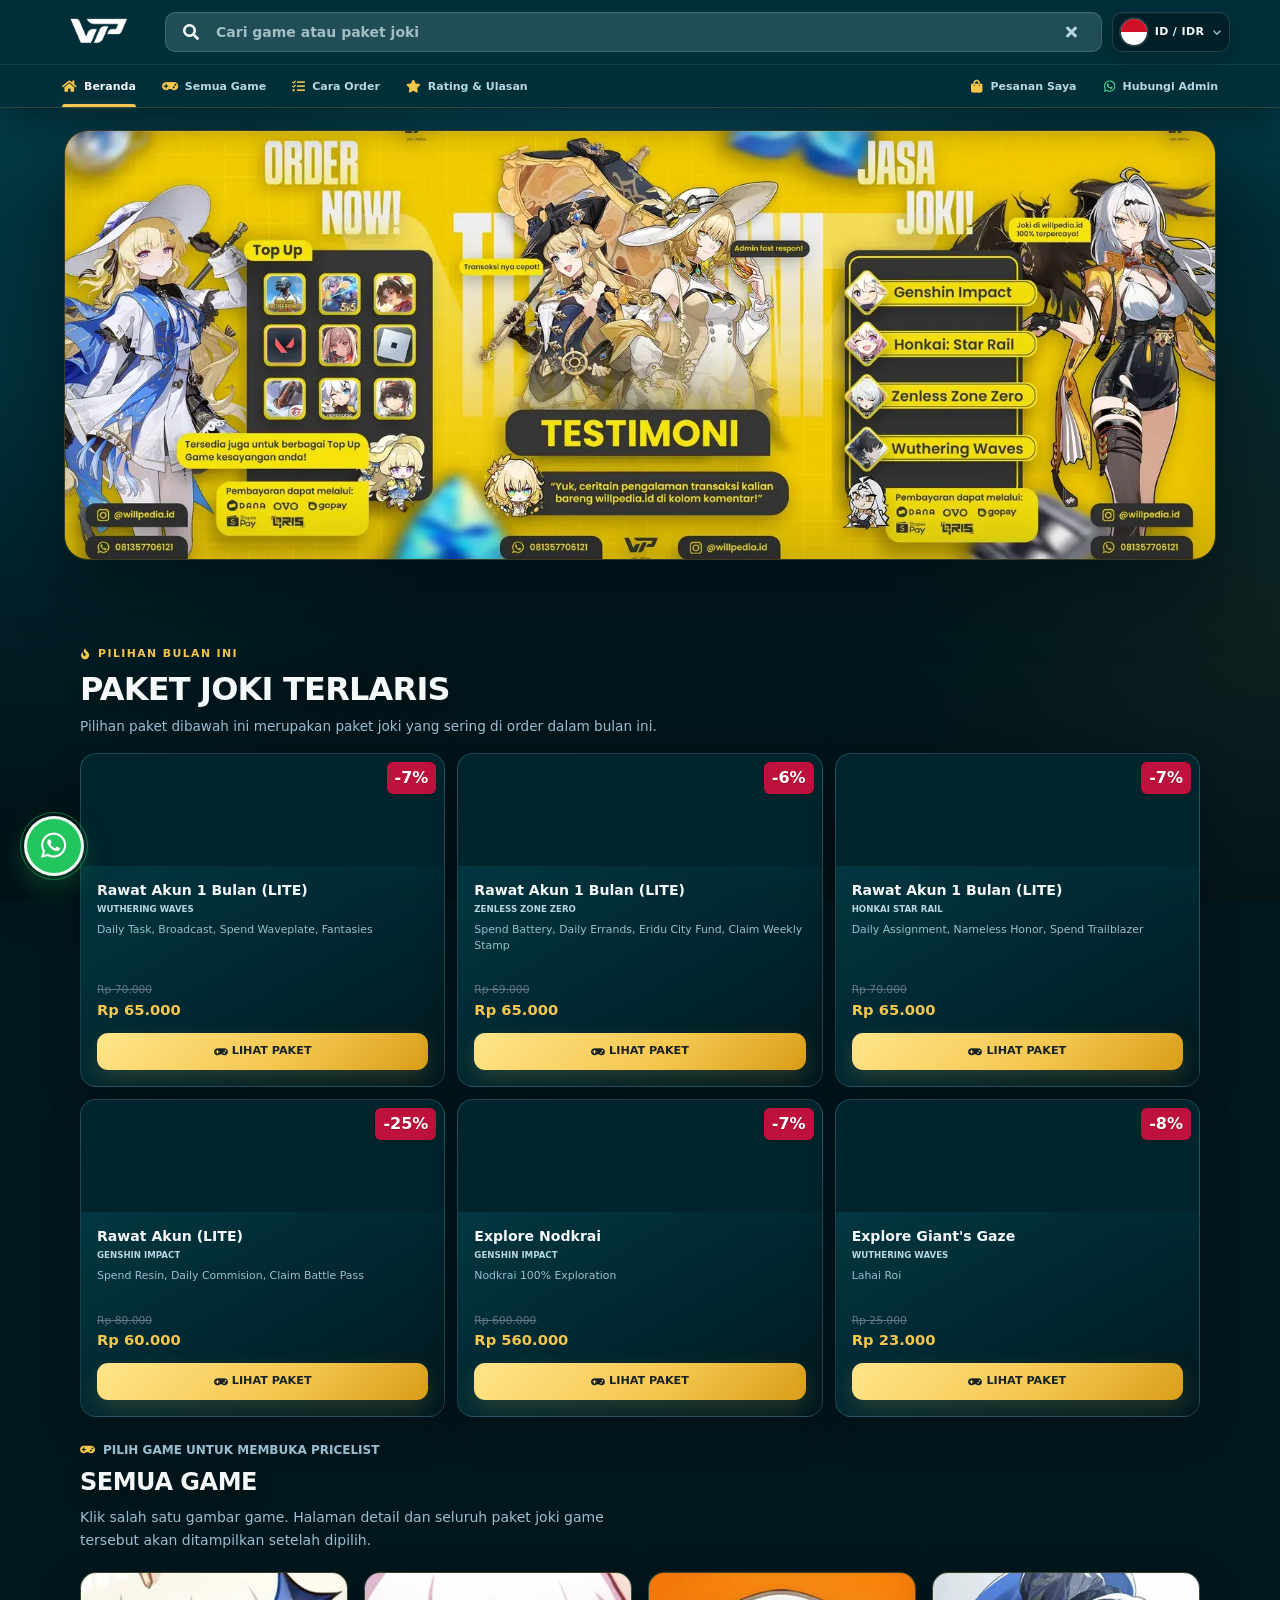
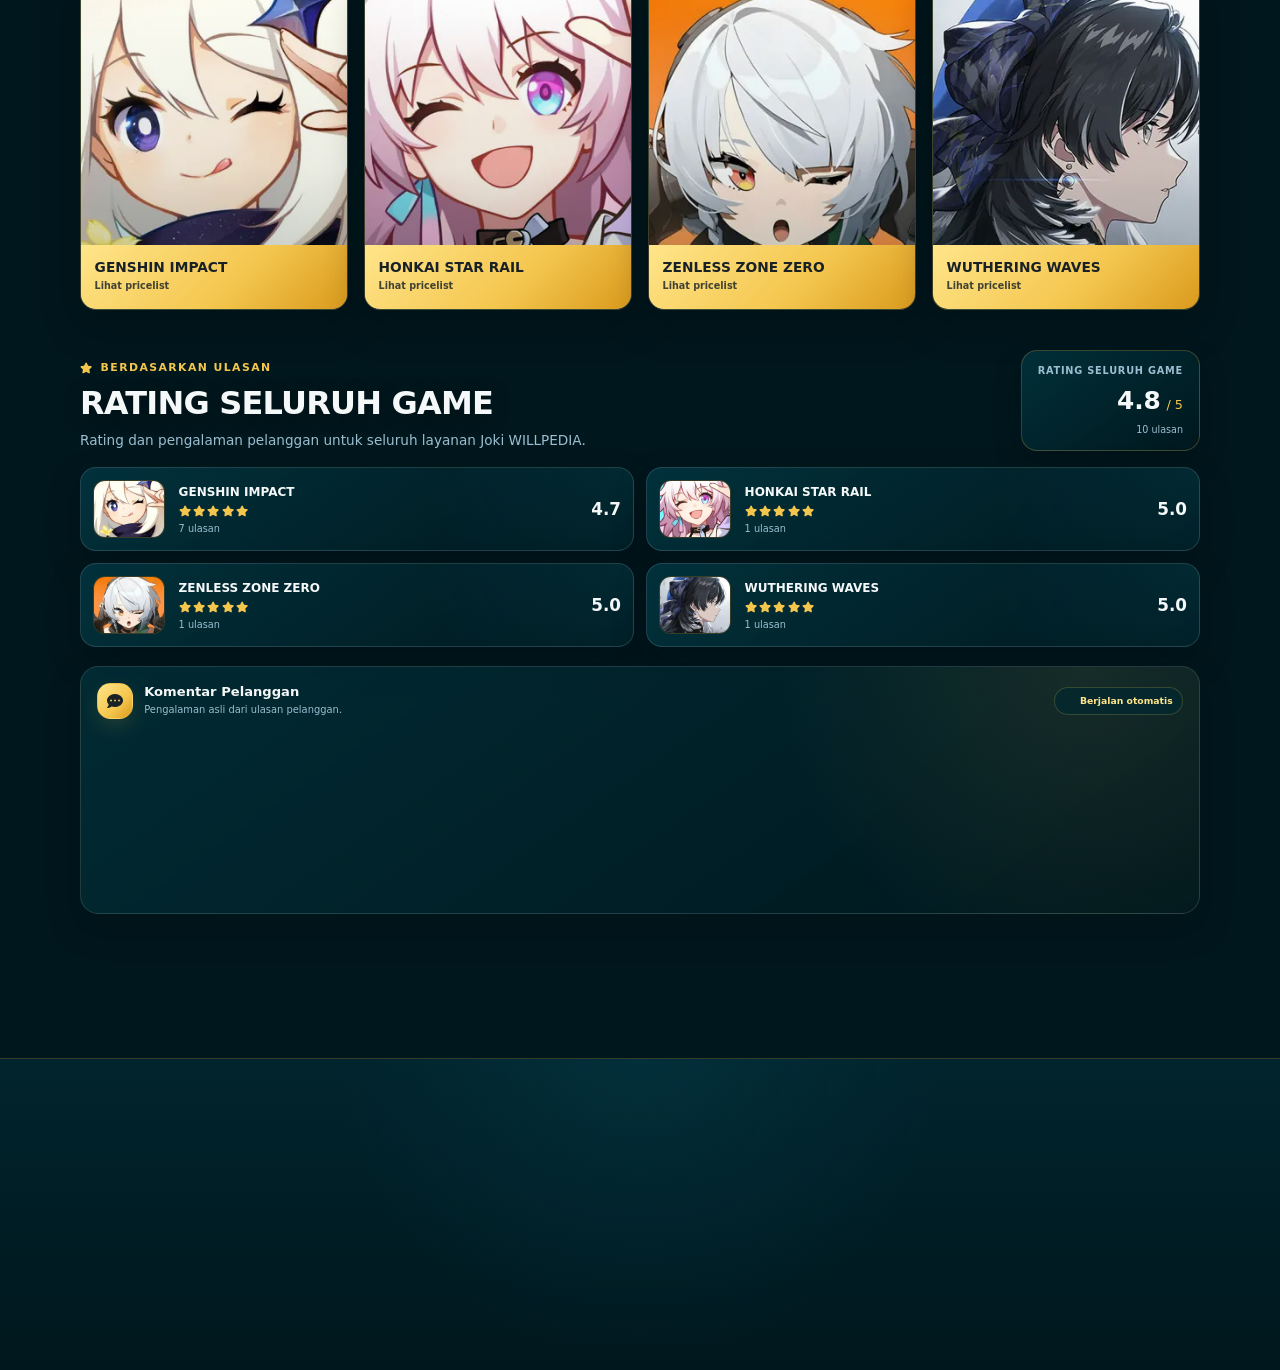
==== commit c4f0b7a4: "Update index.html" ====
--- a/index.html
+++ b/index.html
@@ -6,8 +6,6 @@
     <meta content="width=device-width, initial-scale=1.0" name="viewport" />
     <meta content="#00171d" name="theme-color" />
     <title>Willpedia | Joki Game Terpercaya, Aman dan Cepat</title>
-    <!-- Script Cloudflare Turnstile -->
-    <script src="https://challenges.cloudflare.com/turnstile/v0/api.js" async defer></script>
     <meta
       name="description"
       content="Willpedia menyediakan layanan joki Genshin Impact, Honkai Star Rail, Zenless Zone Zero, dan Wuthering Waves dengan proses aman, cepat, dan terpercaya."
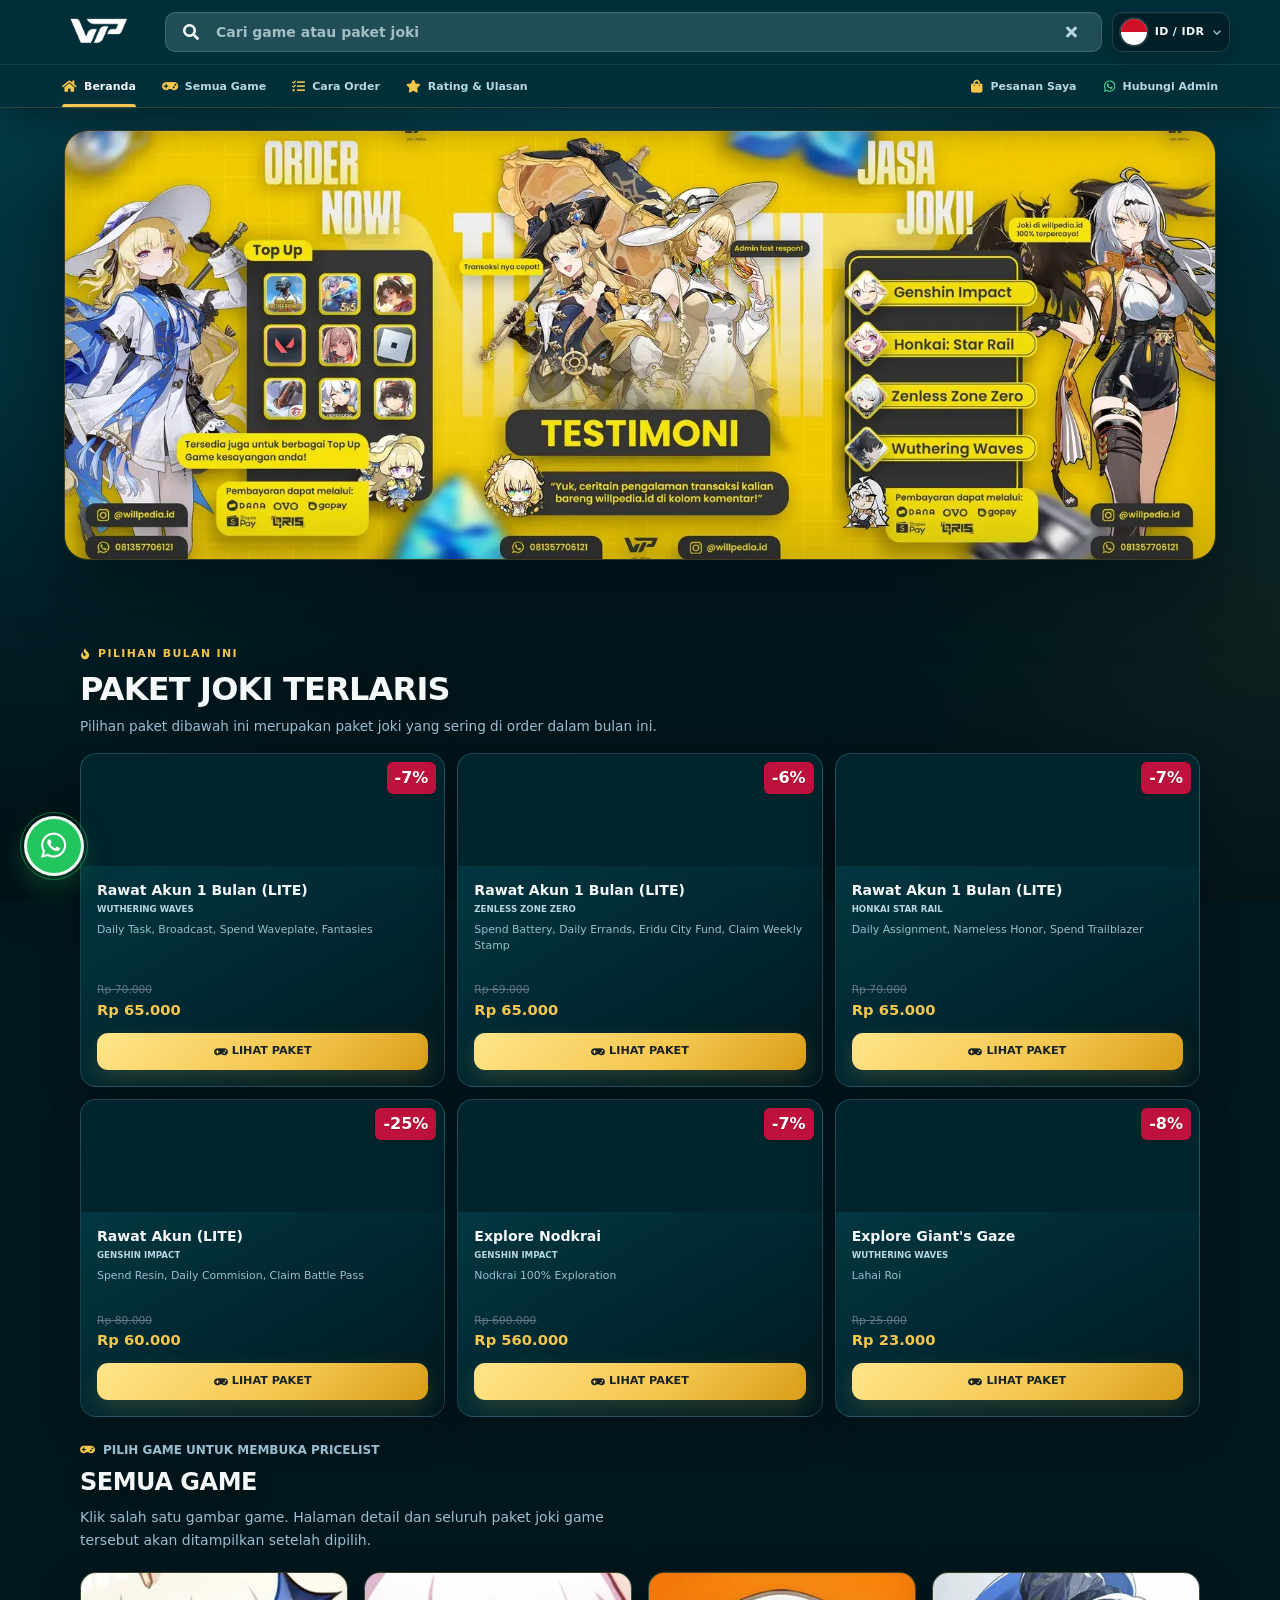
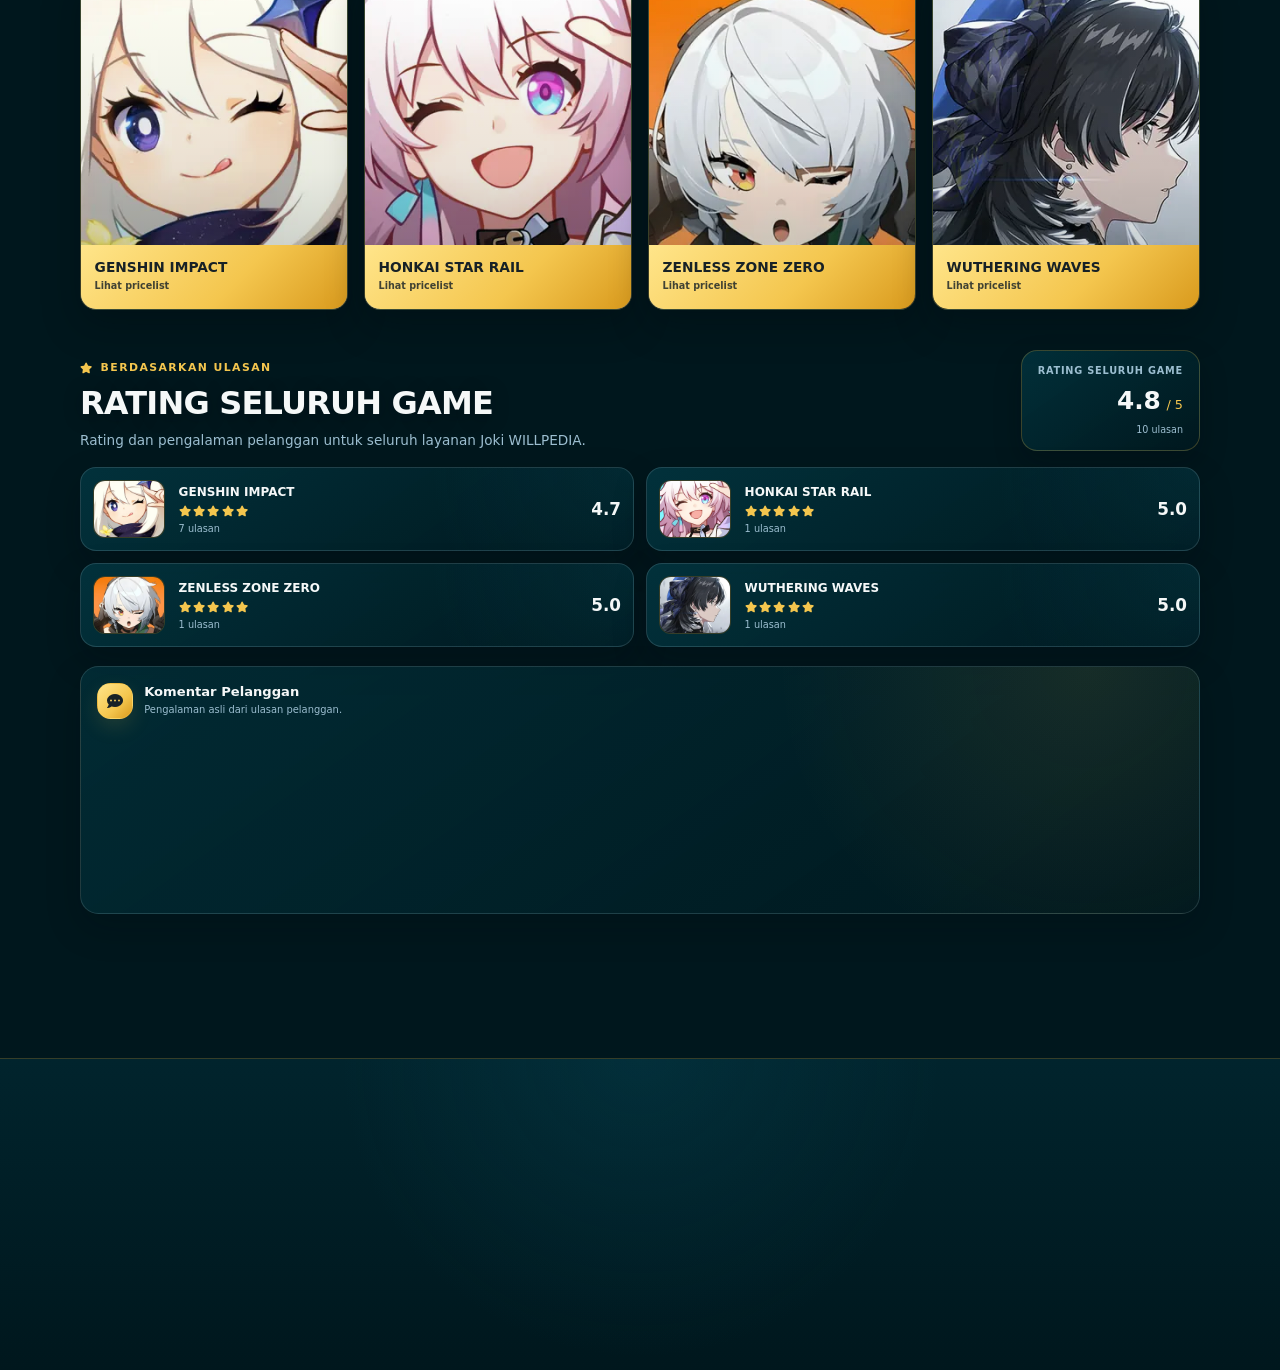
==== commit b2fcf965: "Update index.html" ====
--- a/index.html
+++ b/index.html
@@ -12361,13 +12361,10 @@
             <span class="min-w-0">
               <span class="all-game-comments-title">Komentar Pelanggan</span>
               <span class="all-game-comments-subtitle"
-                >Pengalaman pelanggan berjalan otomatis.</span
+                >Pengalaman pelanggan.</span
               >
             </span>
           </div>
-          <span class="all-game-comments-auto-label"
-            ><i aria-hidden="true" class="fa-solid fa-arrows-left-right"></i>Berjalan otomatis</span
-          >
         </div>
         <div aria-hidden="false" class="all-game-comments-body" id="all-game-comments-body">
           <div class="all-game-comments-state" id="all-game-comments-state" role="status">
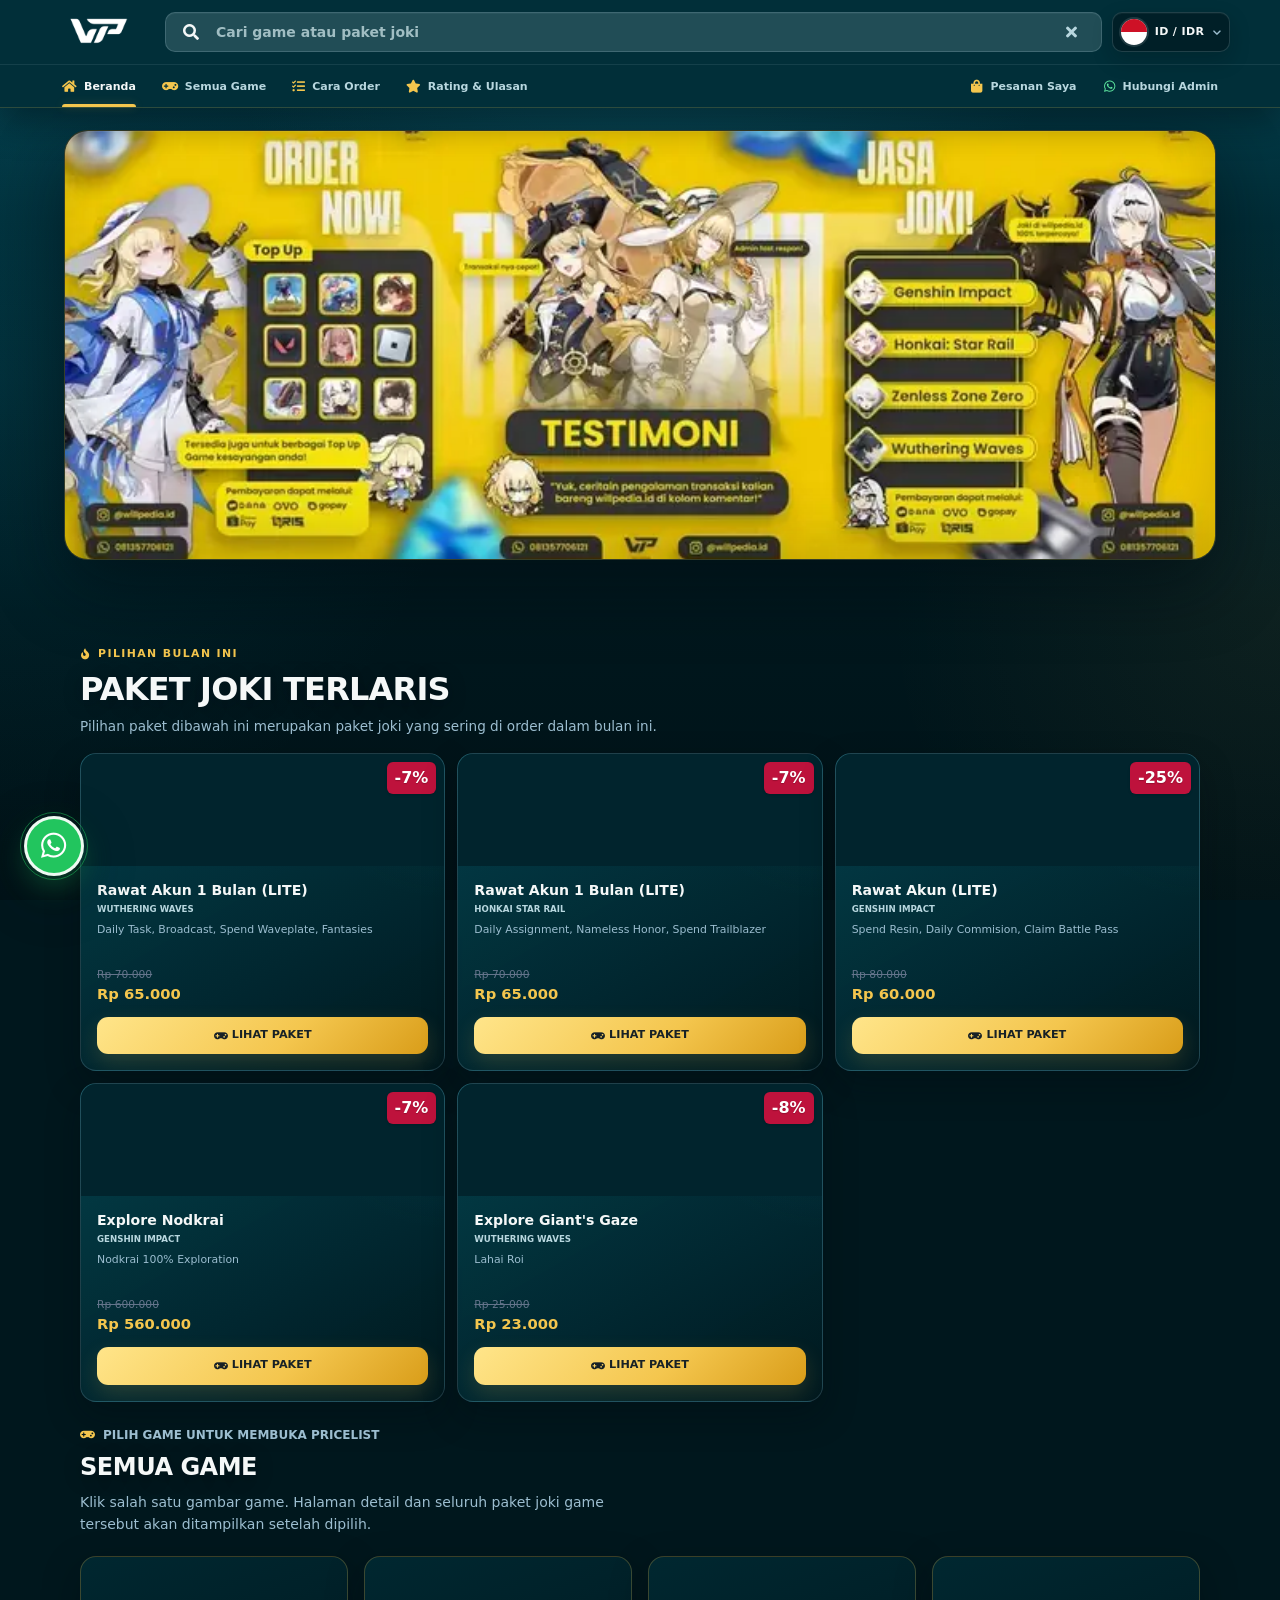
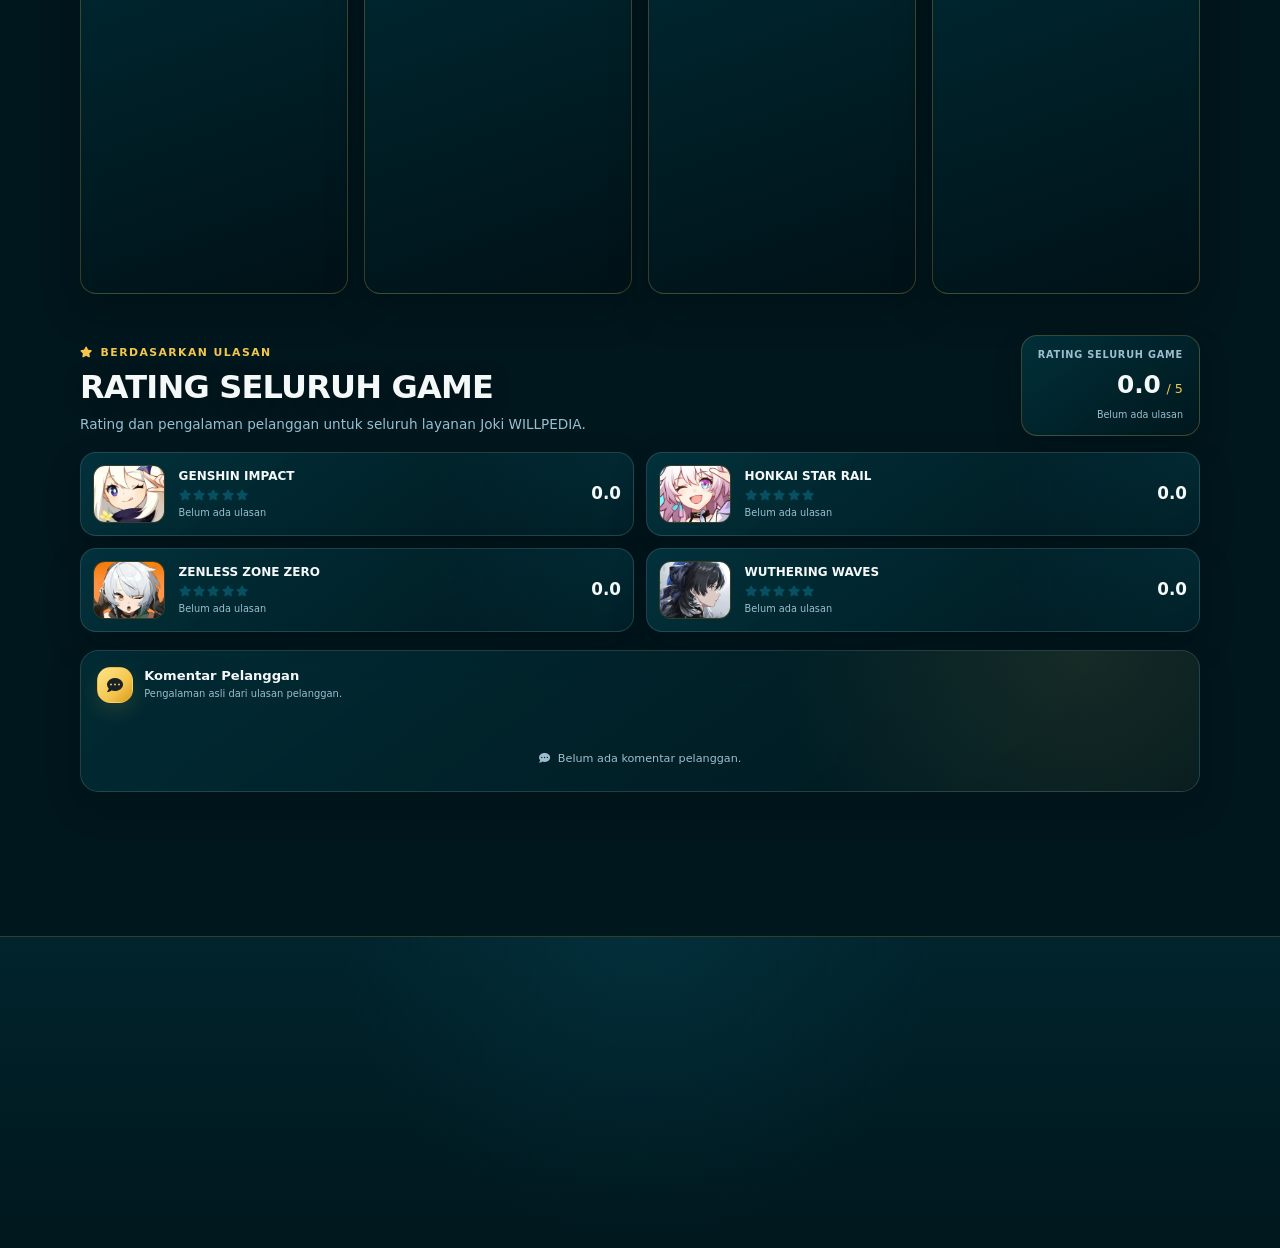
==== commit 7d4e17c4: "chore: sinkronkan pricelist, ulasan, dan cache gambar produk" ====
--- a/index.html
+++ b/index.html
@@ -11746,7 +11746,7 @@
       }
     </style>
     <!-- WILLPEDIA_POPULAR_DATA_START -->
-    <script id="willpedia-popular-data" type="application/json">{"products":[{"Deskripsi":"Daily Task, Broadcast, Spend Waveplate, Fantasies","Gambar":"assets/images/products/wuwa/a081915ab34aade7d149.webp","Game":"WUTHERING WAVES","Game_Key":"wuwa","Harga_Asli":70000,"Harga_Diskon":65000,"ID":"WUWA-P003","Kategori":"Daily","Nama_Paket":"Rawat Akun 1 Bulan (LITE)","Posisi_Gambar":"","Status":"Ready","Tampilan_Gambar":""},{"Deskripsi":"Spend Battery, Daily Errands, Eridu City Fund, Claim Weekly Stamp","Gambar":"assets/images/products/zzz/5a87b681e545943b3d9d.webp","Game":"ZENLESS ZONE ZERO","Game_Key":"zzz","Harga_Asli":69000,"Harga_Diskon":65000,"ID":"ZZZ-P003","Kategori":"Daily","Nama_Paket":"Rawat Akun 1 Bulan (LITE)","Posisi_Gambar":"","Status":"Ready","Tampilan_Gambar":""},{"Deskripsi":"Daily Assignment, Nameless Honor, Spend Trailblazer","Gambar":"assets/images/products/hsr/c0d636dc65460a945799.webp","Game":"HONKAI STAR RAIL","Game_Key":"hsr","Harga_Asli":70000,"Harga_Diskon":65000,"ID":"HSR-P003","Kategori":"Daily","Nama_Paket":"Rawat Akun 1 Bulan (LITE)","Posisi_Gambar":"","Status":"Ready","Tampilan_Gambar":""},{"Deskripsi":"Spend Resin, Daily Commision, Claim Battle Pass","Gambar":"assets/images/products/genshin/e1a300938e6ddfeae4fd.webp","Game":"GENSHIN IMPACT","Game_Key":"genshin","Harga_Asli":80000,"Harga_Diskon":60000,"ID":"GI-P004","Kategori":"Rawat Akun","Nama_Paket":"Rawat Akun (LITE)","Posisi_Gambar":"","Status":"Ready","Tampilan_Gambar":""},{"Deskripsi":"Nodkrai 100% Exploration ","Gambar":"assets/images/products/genshin/b5e534ea80515d634494.webp","Game":"GENSHIN IMPACT","Game_Key":"genshin","Harga_Asli":600000,"Harga_Diskon":560000,"ID":"GI-P026","Kategori":"Explore","Nama_Paket":"Explore Nodkrai","Posisi_Gambar":"","Status":"Ready","Tampilan_Gambar":""},{"Deskripsi":"Lahai Roi","Gambar":"assets/images/products/wuwa/4e6ce0e502c557901069.webp","Game":"WUTHERING WAVES","Game_Key":"wuwa","Harga_Asli":25000,"Harga_Diskon":23000,"ID":"WUWA-P047","Kategori":"Explore","Nama_Paket":"Explore Giant's Gaze","Posisi_Gambar":"","Status":"Ready","Tampilan_Gambar":""}],"ratings":{"genshin":{"average":4.5,"total":4},"hsr":{"average":5,"total":1},"wuwa":{"average":5,"total":1},"zzz":{"average":5,"total":1}},"success":true}</script>
+    <script id="willpedia-popular-data" type="application/json">{"products":[{"Deskripsi":"Daily Task, Broadcast, Spend Waveplate, Fantasies","Gambar":"assets/images/products/wuwa/a081915ab34aade7d149.webp","Game":"WUTHERING WAVES","Game_Key":"wuwa","Harga_Asli":70000,"Harga_Diskon":65000,"ID":"WUWA-P003","Kategori":"Rawat Akun","Nama_Paket":"Rawat Akun 1 Bulan (LITE)","Posisi_Gambar":"","Status":"Ready","Tampilan_Gambar":""},{"Deskripsi":"Spend Battery, Daily Errands, Eridu City Fund, Claim Weekly Stamp","Gambar":"assets/images/products/zzz/5a87b681e545943b3d9d.webp","Game":"ZENLESS ZONE ZERO","Game_Key":"zzz","Harga_Asli":69000,"Harga_Diskon":65000,"ID":"ZZZ-P004","Kategori":"Rawat Akun","Nama_Paket":"Rawat Akun 1 Bulan (LITE)","Posisi_Gambar":"","Status":"Ready","Tampilan_Gambar":""},{"Deskripsi":"Daily Assignment, Nameless Honor, Spend Trailblazer","Gambar":"assets/images/products/hsr/c0d636dc65460a945799.webp","Game":"HONKAI STAR RAIL","Game_Key":"hsr","Harga_Asli":70000,"Harga_Diskon":65000,"ID":"HSR-P003","Kategori":"Rawat Akun","Nama_Paket":"Rawat Akun 1 Bulan (LITE)","Posisi_Gambar":"","Status":"Ready","Tampilan_Gambar":""},{"Deskripsi":"Spend Resin, Daily Commision, Claim Battle Pass","Gambar":"assets/images/products/genshin/e1a300938e6ddfeae4fd.webp","Game":"GENSHIN IMPACT","Game_Key":"genshin","Harga_Asli":80000,"Harga_Diskon":60000,"ID":"GI-P004","Kategori":"Rawat Akun","Nama_Paket":"Rawat Akun (LITE)","Posisi_Gambar":"","Status":"Ready","Tampilan_Gambar":""},{"Deskripsi":"Nodkrai 100% Exploration ","Gambar":"assets/images/products/genshin/b5e534ea80515d634494.webp","Game":"GENSHIN IMPACT","Game_Key":"genshin","Harga_Asli":600000,"Harga_Diskon":560000,"ID":"GI-P026","Kategori":"Explore","Nama_Paket":"Explore Nodkrai","Posisi_Gambar":"","Status":"Ready","Tampilan_Gambar":""},{"Deskripsi":"Lahai Roi","Gambar":"assets/images/products/wuwa/4e6ce0e502c557901069.webp","Game":"WUTHERING WAVES","Game_Key":"wuwa","Harga_Asli":25000,"Harga_Diskon":23000,"ID":"WUWA-P047","Kategori":"Explore","Nama_Paket":"Explore Giant's Gaze","Posisi_Gambar":"","Status":"Ready","Tampilan_Gambar":""}],"ratings":{"genshin":{"average":0.0,"total":0},"hsr":{"average":0.0,"total":0},"wuwa":{"average":0.0,"total":0},"zzz":{"average":0.0,"total":0}},"success":true}</script>
     <!-- WILLPEDIA_POPULAR_DATA_END -->
     <script defer="" src="assets/js/willpedia.min.js?v=20260727-game-reviews-local-fix-2"></script>
   
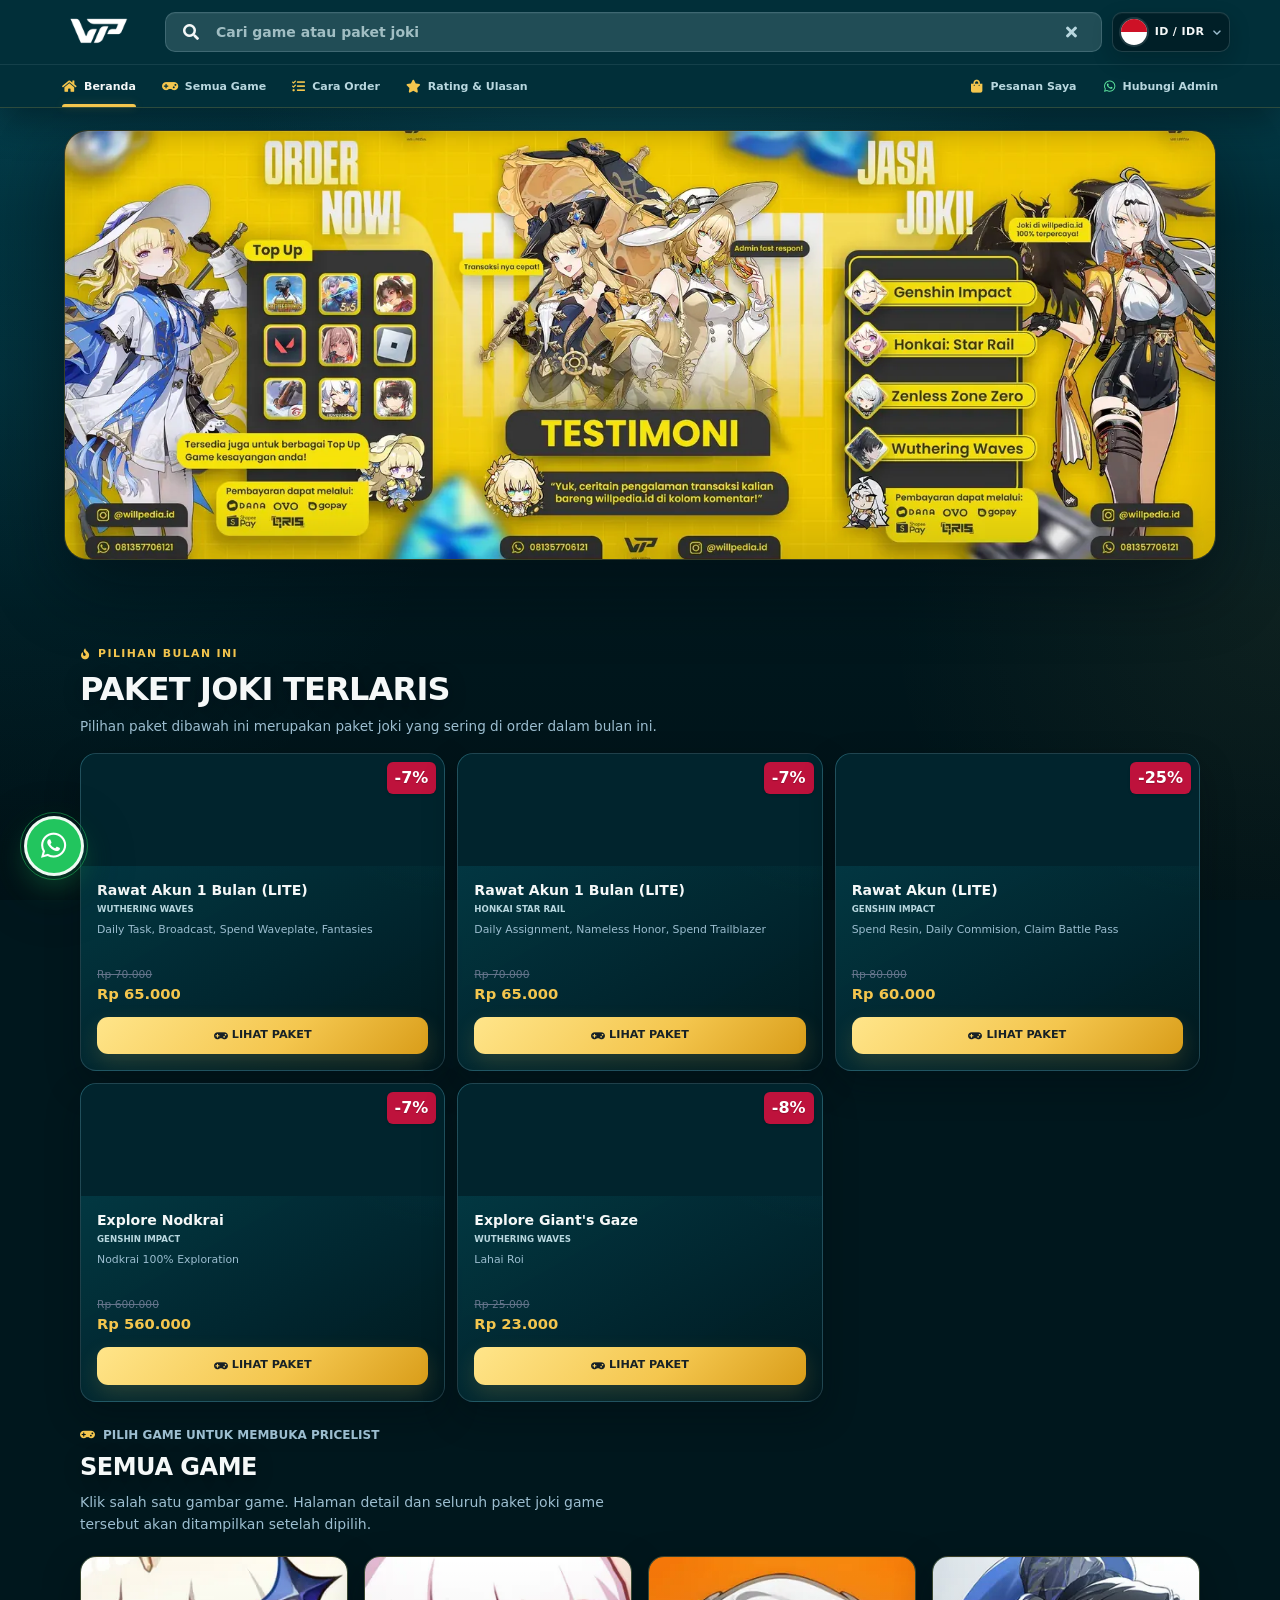
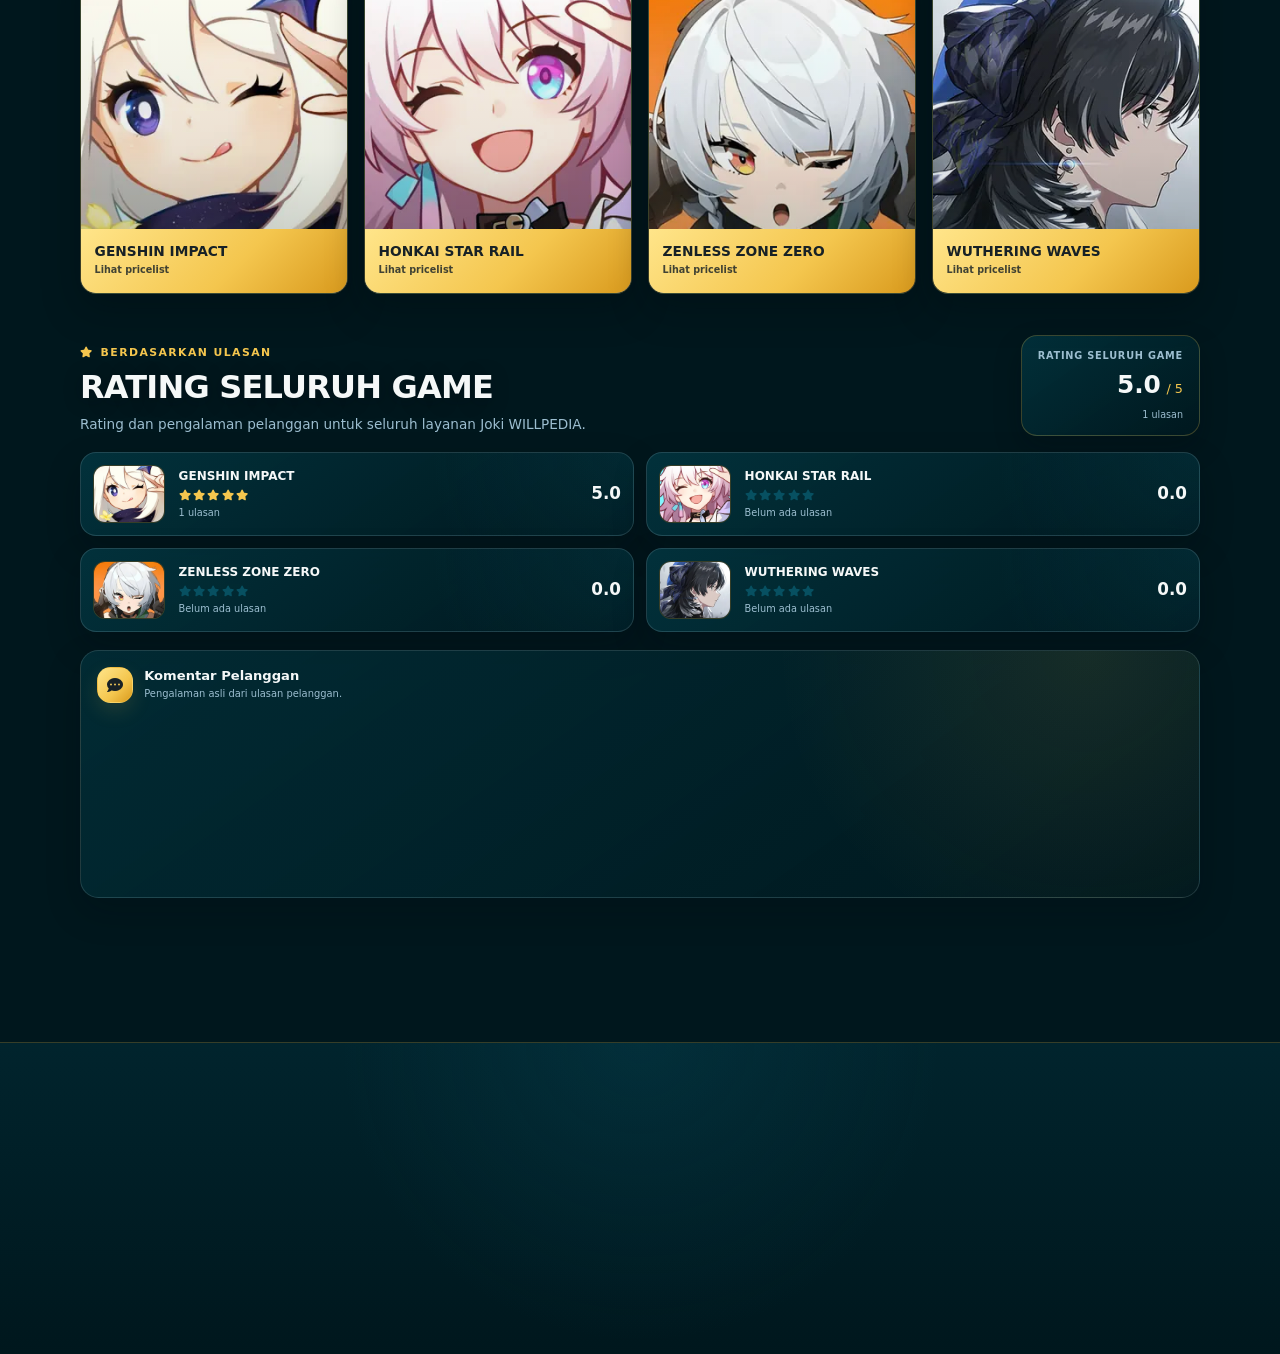
==== commit b0b88bf3: "chore: sinkronkan pricelist, ulasan, dan cache gambar produk" ====
--- a/index.html
+++ b/index.html
@@ -11746,7 +11746,7 @@
       }
     </style>
     <!-- WILLPEDIA_POPULAR_DATA_START -->
-    <script id="willpedia-popular-data" type="application/json">{"products":[{"Deskripsi":"Daily Task, Broadcast, Spend Waveplate, Fantasies","Gambar":"assets/images/products/wuwa/a081915ab34aade7d149.webp","Game":"WUTHERING WAVES","Game_Key":"wuwa","Harga_Asli":70000,"Harga_Diskon":65000,"ID":"WUWA-P003","Kategori":"Rawat Akun","Nama_Paket":"Rawat Akun 1 Bulan (LITE)","Posisi_Gambar":"","Status":"Ready","Tampilan_Gambar":""},{"Deskripsi":"Spend Battery, Daily Errands, Eridu City Fund, Claim Weekly Stamp","Gambar":"assets/images/products/zzz/5a87b681e545943b3d9d.webp","Game":"ZENLESS ZONE ZERO","Game_Key":"zzz","Harga_Asli":69000,"Harga_Diskon":65000,"ID":"ZZZ-P004","Kategori":"Rawat Akun","Nama_Paket":"Rawat Akun 1 Bulan (LITE)","Posisi_Gambar":"","Status":"Ready","Tampilan_Gambar":""},{"Deskripsi":"Daily Assignment, Nameless Honor, Spend Trailblazer","Gambar":"assets/images/products/hsr/c0d636dc65460a945799.webp","Game":"HONKAI STAR RAIL","Game_Key":"hsr","Harga_Asli":70000,"Harga_Diskon":65000,"ID":"HSR-P003","Kategori":"Rawat Akun","Nama_Paket":"Rawat Akun 1 Bulan (LITE)","Posisi_Gambar":"","Status":"Ready","Tampilan_Gambar":""},{"Deskripsi":"Spend Resin, Daily Commision, Claim Battle Pass","Gambar":"assets/images/products/genshin/e1a300938e6ddfeae4fd.webp","Game":"GENSHIN IMPACT","Game_Key":"genshin","Harga_Asli":80000,"Harga_Diskon":60000,"ID":"GI-P004","Kategori":"Rawat Akun","Nama_Paket":"Rawat Akun (LITE)","Posisi_Gambar":"","Status":"Ready","Tampilan_Gambar":""},{"Deskripsi":"Nodkrai 100% Exploration ","Gambar":"assets/images/products/genshin/b5e534ea80515d634494.webp","Game":"GENSHIN IMPACT","Game_Key":"genshin","Harga_Asli":600000,"Harga_Diskon":560000,"ID":"GI-P026","Kategori":"Explore","Nama_Paket":"Explore Nodkrai","Posisi_Gambar":"","Status":"Ready","Tampilan_Gambar":""},{"Deskripsi":"Lahai Roi","Gambar":"assets/images/products/wuwa/4e6ce0e502c557901069.webp","Game":"WUTHERING WAVES","Game_Key":"wuwa","Harga_Asli":25000,"Harga_Diskon":23000,"ID":"WUWA-P047","Kategori":"Explore","Nama_Paket":"Explore Giant's Gaze","Posisi_Gambar":"","Status":"Ready","Tampilan_Gambar":""}],"ratings":{"genshin":{"average":0.0,"total":0},"hsr":{"average":0.0,"total":0},"wuwa":{"average":0.0,"total":0},"zzz":{"average":0.0,"total":0}},"success":true}</script>
+    <script id="willpedia-popular-data" type="application/json">{"products":[{"Deskripsi":"Daily Task, Broadcast, Spend Waveplate, Fantasies","Gambar":"assets/images/products/wuwa/a081915ab34aade7d149.webp","Game":"WUTHERING WAVES","Game_Key":"wuwa","Harga_Asli":70000,"Harga_Diskon":65000,"ID":"WUWA-P003","Kategori":"Rawat Akun","Nama_Paket":"Rawat Akun 1 Bulan (LITE)","Posisi_Gambar":"","Status":"Ready","Tampilan_Gambar":""},{"Deskripsi":"Spend Battery, Daily Errands, Eridu City Fund, Claim Weekly Stamp","Gambar":"assets/images/products/zzz/5a87b681e545943b3d9d.webp","Game":"ZENLESS ZONE ZERO","Game_Key":"zzz","Harga_Asli":69000,"Harga_Diskon":65000,"ID":"ZZZ-P004","Kategori":"Rawat Akun","Nama_Paket":"Rawat Akun 1 Bulan (LITE)","Posisi_Gambar":"","Status":"Ready","Tampilan_Gambar":""},{"Deskripsi":"Daily Assignment, Nameless Honor, Spend Trailblazer","Gambar":"assets/images/products/hsr/c0d636dc65460a945799.webp","Game":"HONKAI STAR RAIL","Game_Key":"hsr","Harga_Asli":70000,"Harga_Diskon":65000,"ID":"HSR-P003","Kategori":"Rawat Akun","Nama_Paket":"Rawat Akun 1 Bulan (LITE)","Posisi_Gambar":"","Status":"Ready","Tampilan_Gambar":""},{"Deskripsi":"Spend Resin, Daily Commision, Claim Battle Pass","Gambar":"assets/images/products/genshin/e1a300938e6ddfeae4fd.webp","Game":"GENSHIN IMPACT","Game_Key":"genshin","Harga_Asli":80000,"Harga_Diskon":60000,"ID":"GI-P004","Kategori":"Rawat Akun","Nama_Paket":"Rawat Akun (LITE)","Posisi_Gambar":"","Status":"Ready","Tampilan_Gambar":""},{"Deskripsi":"Nodkrai 100% Exploration ","Gambar":"assets/images/products/genshin/b5e534ea80515d634494.webp","Game":"GENSHIN IMPACT","Game_Key":"genshin","Harga_Asli":600000,"Harga_Diskon":560000,"ID":"GI-P026","Kategori":"Explore","Nama_Paket":"Explore Nodkrai","Posisi_Gambar":"","Status":"Ready","Tampilan_Gambar":""},{"Deskripsi":"Lahai Roi","Gambar":"assets/images/products/wuwa/4e6ce0e502c557901069.webp","Game":"WUTHERING WAVES","Game_Key":"wuwa","Harga_Asli":25000,"Harga_Diskon":23000,"ID":"WUWA-P047","Kategori":"Explore","Nama_Paket":"Explore Giant's Gaze","Posisi_Gambar":"","Status":"Ready","Tampilan_Gambar":""}],"ratings":{"genshin":{"average":5.0,"total":1},"hsr":{"average":0.0,"total":0},"wuwa":{"average":0.0,"total":0},"zzz":{"average":0.0,"total":0}},"success":true}</script>
     <!-- WILLPEDIA_POPULAR_DATA_END -->
     <script defer="" src="assets/js/willpedia.min.js?v=20260727-game-reviews-local-fix-2"></script>
   
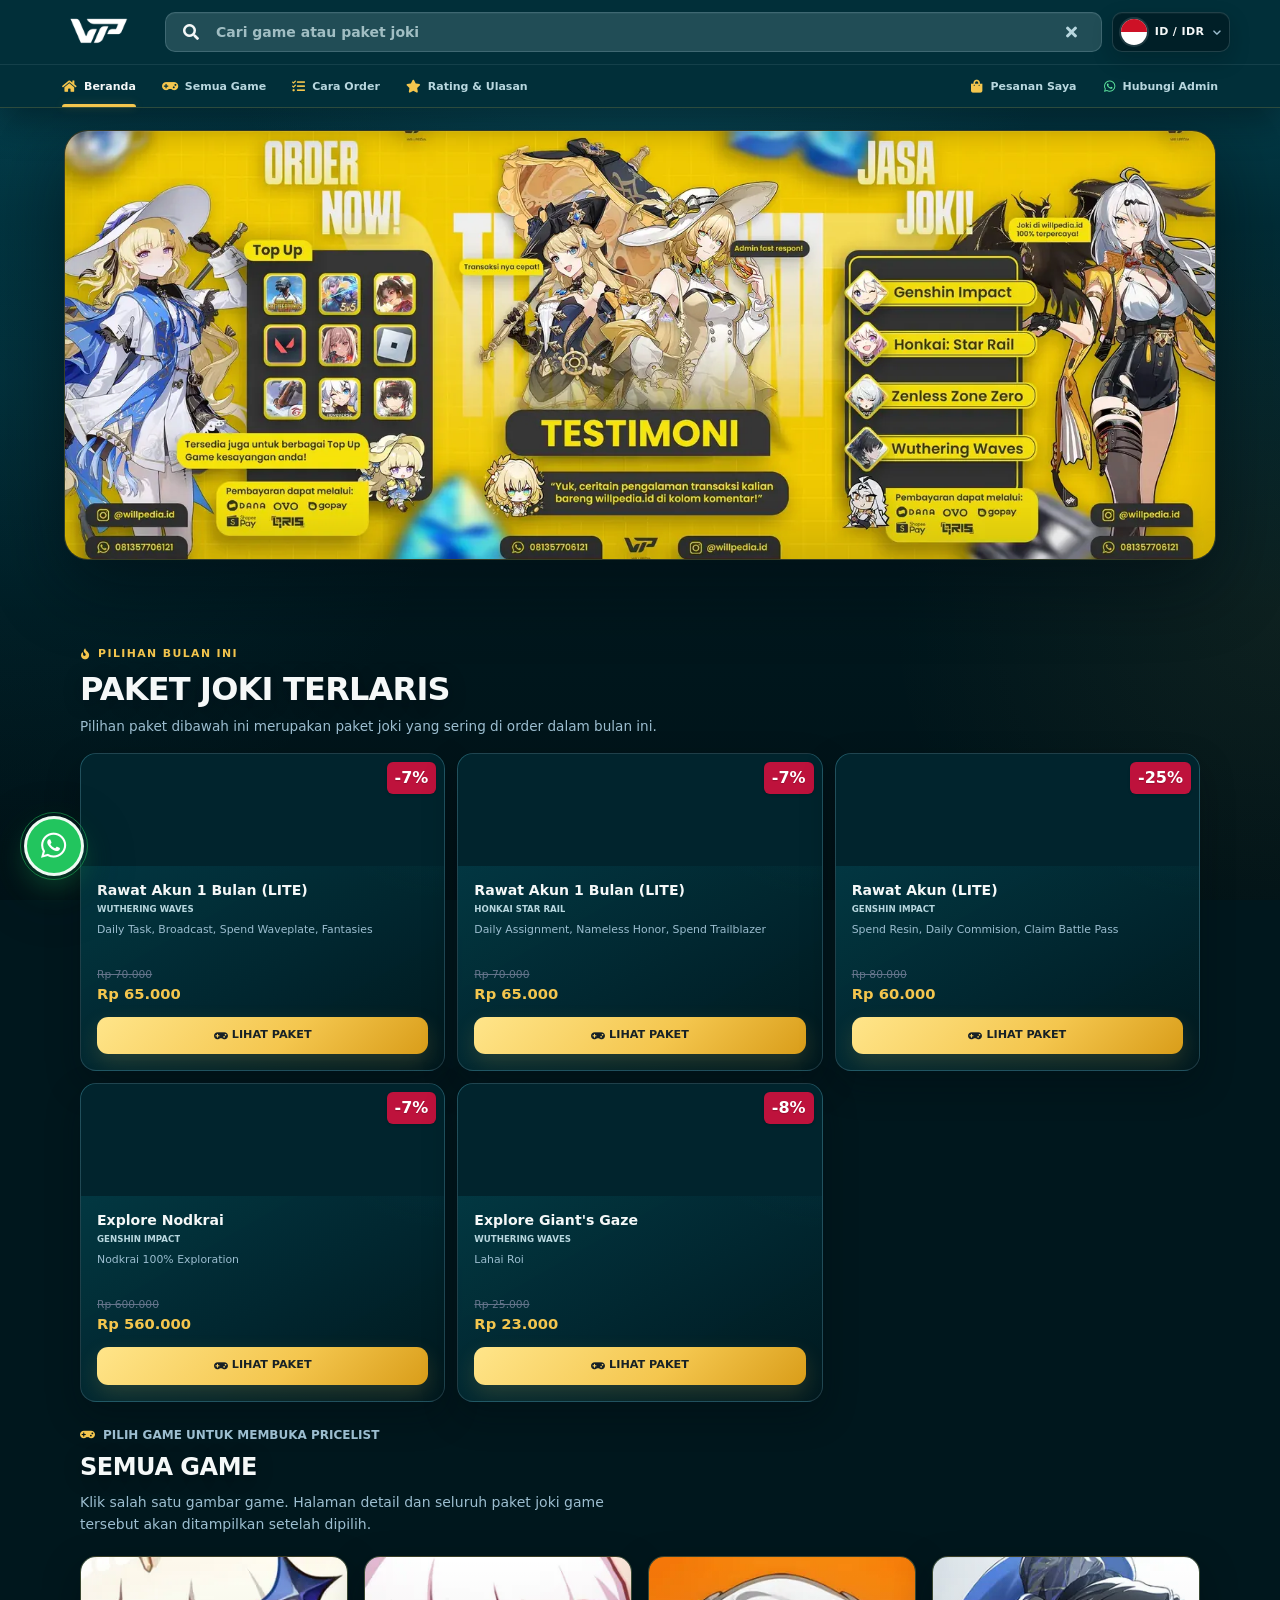
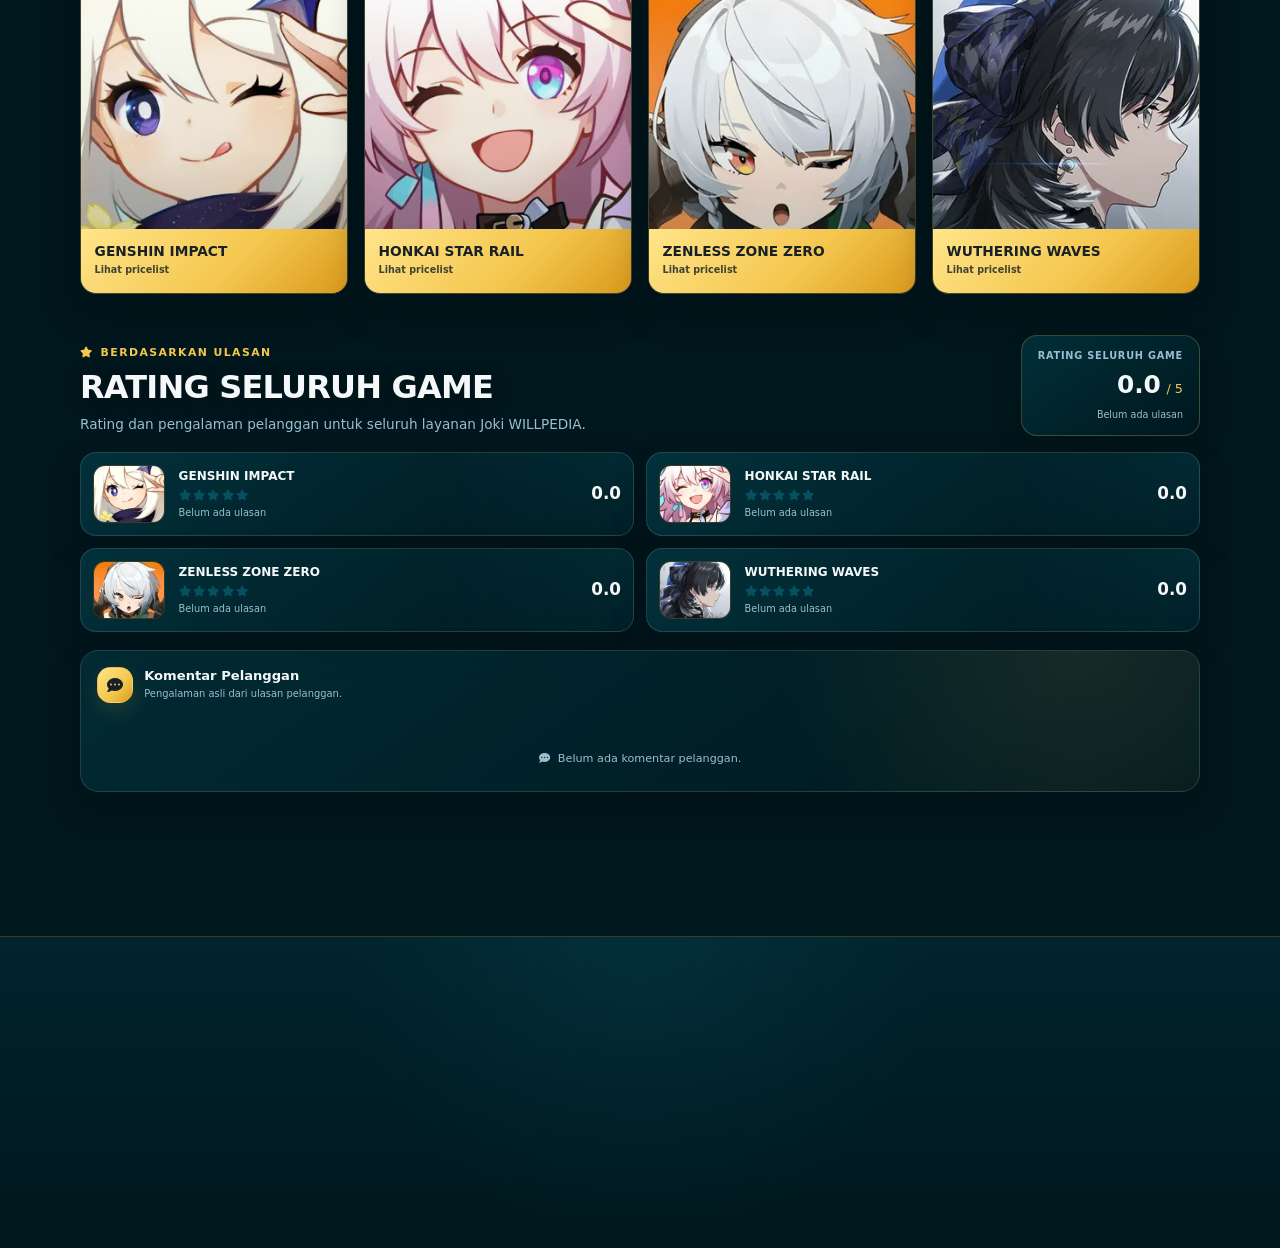
==== commit 43158fe9: "chore: sinkronkan pricelist, ulasan, dan cache gambar produk" ====
--- a/index.html
+++ b/index.html
@@ -11746,7 +11746,7 @@
       }
     </style>
     <!-- WILLPEDIA_POPULAR_DATA_START -->
-    <script id="willpedia-popular-data" type="application/json">{"products":[{"Deskripsi":"Daily Task, Broadcast, Spend Waveplate, Fantasies","Gambar":"assets/images/products/wuwa/a081915ab34aade7d149.webp","Game":"WUTHERING WAVES","Game_Key":"wuwa","Harga_Asli":70000,"Harga_Diskon":65000,"ID":"WUWA-P003","Kategori":"Rawat Akun","Nama_Paket":"Rawat Akun 1 Bulan (LITE)","Posisi_Gambar":"","Status":"Ready","Tampilan_Gambar":""},{"Deskripsi":"Spend Battery, Daily Errands, Eridu City Fund, Claim Weekly Stamp","Gambar":"assets/images/products/zzz/5a87b681e545943b3d9d.webp","Game":"ZENLESS ZONE ZERO","Game_Key":"zzz","Harga_Asli":69000,"Harga_Diskon":65000,"ID":"ZZZ-P004","Kategori":"Rawat Akun","Nama_Paket":"Rawat Akun 1 Bulan (LITE)","Posisi_Gambar":"","Status":"Ready","Tampilan_Gambar":""},{"Deskripsi":"Daily Assignment, Nameless Honor, Spend Trailblazer","Gambar":"assets/images/products/hsr/c0d636dc65460a945799.webp","Game":"HONKAI STAR RAIL","Game_Key":"hsr","Harga_Asli":70000,"Harga_Diskon":65000,"ID":"HSR-P003","Kategori":"Rawat Akun","Nama_Paket":"Rawat Akun 1 Bulan (LITE)","Posisi_Gambar":"","Status":"Ready","Tampilan_Gambar":""},{"Deskripsi":"Spend Resin, Daily Commision, Claim Battle Pass","Gambar":"assets/images/products/genshin/e1a300938e6ddfeae4fd.webp","Game":"GENSHIN IMPACT","Game_Key":"genshin","Harga_Asli":80000,"Harga_Diskon":60000,"ID":"GI-P004","Kategori":"Rawat Akun","Nama_Paket":"Rawat Akun (LITE)","Posisi_Gambar":"","Status":"Ready","Tampilan_Gambar":""},{"Deskripsi":"Nodkrai 100% Exploration ","Gambar":"assets/images/products/genshin/b5e534ea80515d634494.webp","Game":"GENSHIN IMPACT","Game_Key":"genshin","Harga_Asli":600000,"Harga_Diskon":560000,"ID":"GI-P026","Kategori":"Explore","Nama_Paket":"Explore Nodkrai","Posisi_Gambar":"","Status":"Ready","Tampilan_Gambar":""},{"Deskripsi":"Lahai Roi","Gambar":"assets/images/products/wuwa/4e6ce0e502c557901069.webp","Game":"WUTHERING WAVES","Game_Key":"wuwa","Harga_Asli":25000,"Harga_Diskon":23000,"ID":"WUWA-P047","Kategori":"Explore","Nama_Paket":"Explore Giant's Gaze","Posisi_Gambar":"","Status":"Ready","Tampilan_Gambar":""}],"ratings":{"genshin":{"average":5.0,"total":1},"hsr":{"average":0.0,"total":0},"wuwa":{"average":0.0,"total":0},"zzz":{"average":0.0,"total":0}},"success":true}</script>
+    <script id="willpedia-popular-data" type="application/json">{"products":[{"Deskripsi":"Daily Task, Broadcast, Spend Waveplate, Fantasies","Gambar":"assets/images/products/wuwa/a081915ab34aade7d149.webp","Game":"WUTHERING WAVES","Game_Key":"wuwa","Harga_Asli":70000,"Harga_Diskon":65000,"ID":"WUWA-P003","Kategori":"Rawat Akun","Nama_Paket":"Rawat Akun 1 Bulan (LITE)","Posisi_Gambar":"","Status":"Ready","Tampilan_Gambar":""},{"Deskripsi":"Spend Battery, Daily Errands, Eridu City Fund, Claim Weekly Stamp","Gambar":"assets/images/products/zzz/5a87b681e545943b3d9d.webp","Game":"ZENLESS ZONE ZERO","Game_Key":"zzz","Harga_Asli":69000,"Harga_Diskon":65000,"ID":"ZZZ-P004","Kategori":"Rawat Akun","Nama_Paket":"Rawat Akun 1 Bulan (LITE)","Posisi_Gambar":"","Status":"Ready","Tampilan_Gambar":""},{"Deskripsi":"Daily Assignment, Nameless Honor, Spend Trailblazer","Gambar":"assets/images/products/hsr/c0d636dc65460a945799.webp","Game":"HONKAI STAR RAIL","Game_Key":"hsr","Harga_Asli":70000,"Harga_Diskon":65000,"ID":"HSR-P003","Kategori":"Rawat Akun","Nama_Paket":"Rawat Akun 1 Bulan (LITE)","Posisi_Gambar":"","Status":"Ready","Tampilan_Gambar":""},{"Deskripsi":"Spend Resin, Daily Commision, Claim Battle Pass","Gambar":"assets/images/products/genshin/e1a300938e6ddfeae4fd.webp","Game":"GENSHIN IMPACT","Game_Key":"genshin","Harga_Asli":80000,"Harga_Diskon":60000,"ID":"GI-P004","Kategori":"Rawat Akun","Nama_Paket":"Rawat Akun (LITE)","Posisi_Gambar":"","Status":"Ready","Tampilan_Gambar":""},{"Deskripsi":"Nodkrai 100% Exploration ","Gambar":"assets/images/products/genshin/b5e534ea80515d634494.webp","Game":"GENSHIN IMPACT","Game_Key":"genshin","Harga_Asli":600000,"Harga_Diskon":560000,"ID":"GI-P026","Kategori":"Explore","Nama_Paket":"Explore Nodkrai","Posisi_Gambar":"","Status":"Ready","Tampilan_Gambar":""},{"Deskripsi":"Lahai Roi","Gambar":"assets/images/products/wuwa/4e6ce0e502c557901069.webp","Game":"WUTHERING WAVES","Game_Key":"wuwa","Harga_Asli":25000,"Harga_Diskon":23000,"ID":"WUWA-P047","Kategori":"Explore","Nama_Paket":"Explore Giant's Gaze","Posisi_Gambar":"","Status":"Ready","Tampilan_Gambar":""}],"ratings":{"genshin":{"average":0.0,"total":0},"hsr":{"average":0.0,"total":0},"wuwa":{"average":0.0,"total":0},"zzz":{"average":0.0,"total":0}},"success":true}</script>
     <!-- WILLPEDIA_POPULAR_DATA_END -->
     <script defer="" src="assets/js/willpedia.min.js?v=20260727-game-reviews-local-fix-2"></script>
   
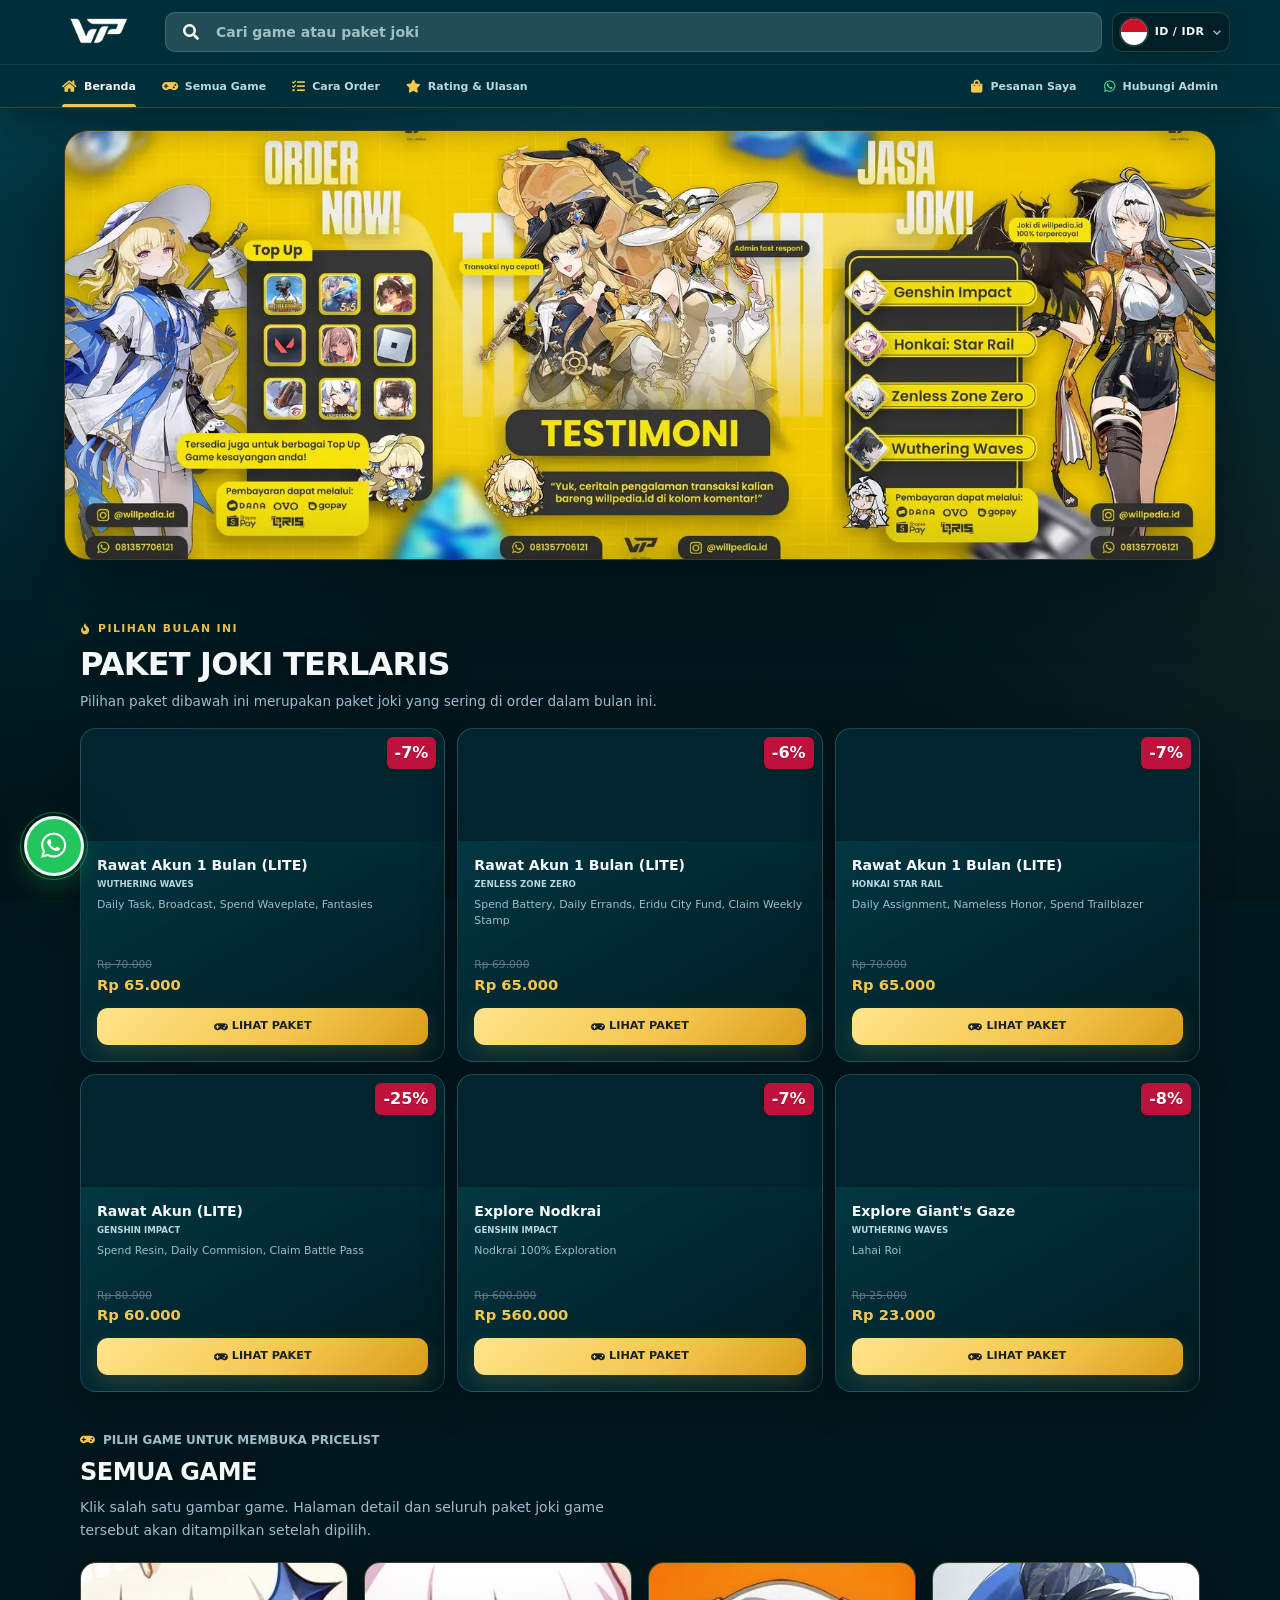
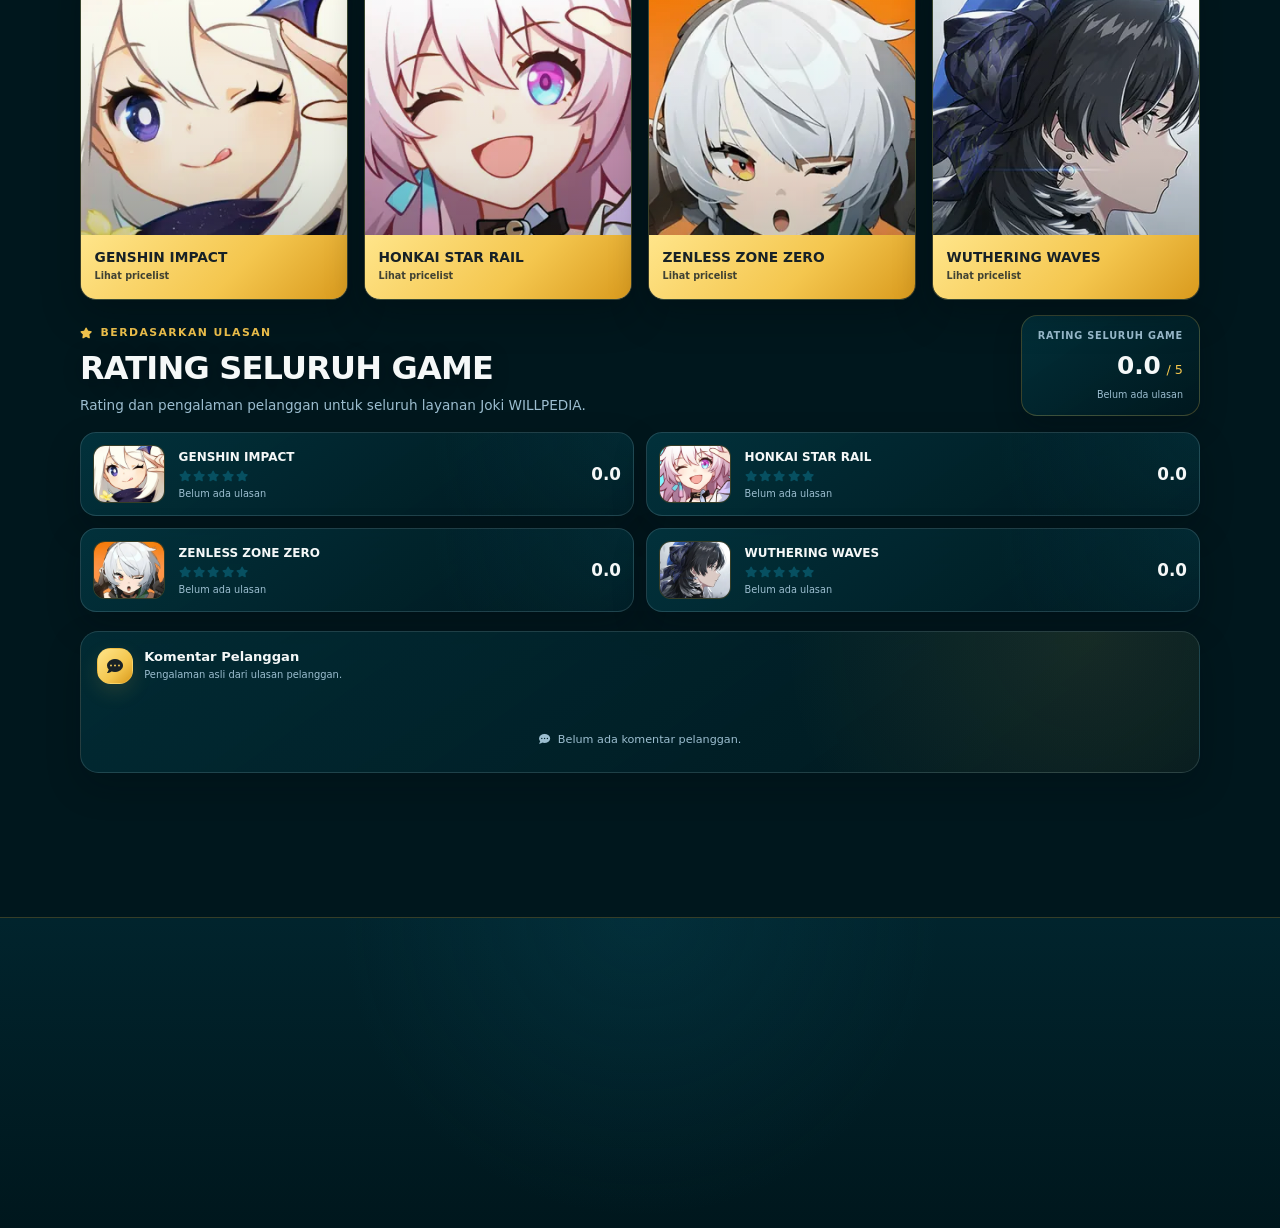
==== commit 6c3ee248: "Add files via upload" ====
--- a/index.html
+++ b/index.html
@@ -1689,8 +1689,8 @@
         }
         .transition-colors {
           transition-property:
-            color, background-color, border-color, outline-color, text-decoration-color, fill,
-            stroke, --tw-gradient-from, --tw-gradient-via, --tw-gradient-to;
+            color, background-color, border-color, outline-color, text-decoration-color, fill, stroke,
+            --tw-gradient-from, --tw-gradient-via, --tw-gradient-to;
           transition-timing-function: var(--tw-ease, var(--default-transition-timing-function));
           transition-duration: var(--tw-duration, var(--default-transition-duration));
         }
@@ -5599,11 +5599,7 @@
         border-radius: 999px;
       }
       #navbar {
-        background: linear-gradient(
-          180deg,
-          rgba(1, 36, 45, 0.985),
-          rgba(0, 23, 29, 0.985)
-        ) !important;
+        background: linear-gradient(180deg, rgba(1, 36, 45, 0.985), rgba(0, 23, 29, 0.985)) !important;
         border-bottom: 1px solid var(--gi-line-gold) !important;
         box-shadow:
           0 12px 34px rgba(0, 9, 13, 0.52),
@@ -5621,11 +5617,7 @@
       .currency-selector-button {
         color: var(--gi-ice) !important;
         border-color: rgba(184, 215, 223, 0.2) !important;
-        background: linear-gradient(
-          145deg,
-          rgba(7, 79, 96, 0.58),
-          rgba(0, 37, 46, 0.84)
-        ) !important;
+        background: linear-gradient(145deg, rgba(7, 79, 96, 0.58), rgba(0, 37, 46, 0.84)) !important;
         box-shadow:
           inset 0 1px rgba(255, 255, 255, 0.04),
           0 8px 20px rgba(0, 12, 17, 0.22);
@@ -5634,11 +5626,7 @@
       .currency-selector-button:hover {
         color: var(--gi-gold-light) !important;
         border-color: rgba(244, 198, 78, 0.52) !important;
-        background: linear-gradient(
-          145deg,
-          rgba(9, 92, 112, 0.76),
-          rgba(1, 47, 58, 0.96)
-        ) !important;
+        background: linear-gradient(145deg, rgba(9, 92, 112, 0.76), rgba(1, 47, 58, 0.96)) !important;
       }
       .mobile-navbar-search-button,
       .joki-search-button {
@@ -5682,11 +5670,7 @@
       .currency-option.is-active,
       .mobile-popular-item:hover {
         border-color: rgba(244, 198, 78, 0.3) !important;
-        background: linear-gradient(
-          90deg,
-          rgba(244, 198, 78, 0.1),
-          rgba(9, 92, 112, 0.25)
-        ) !important;
+        background: linear-gradient(90deg, rgba(244, 198, 78, 0.1), rgba(9, 92, 112, 0.25)) !important;
       }
       .mobile-nav-menu-icon,
       .currency-option-check,
@@ -5755,11 +5739,7 @@
       #main-hero-banner .bg-slate-950\/55,
       #main-hero-banner [class*="bg-slate-950/55"] {
         border-color: rgba(223, 244, 247, 0.16) !important;
-        background: linear-gradient(
-          145deg,
-          rgba(0, 56, 68, 0.66),
-          rgba(0, 23, 29, 0.72)
-        ) !important;
+        background: linear-gradient(145deg, rgba(0, 56, 68, 0.66), rgba(0, 23, 29, 0.72)) !important;
         box-shadow:
           inset 0 1px rgba(255, 255, 255, 0.04),
           0 12px 30px rgba(0, 10, 14, 0.2);
@@ -5933,22 +5913,14 @@
       }
       .mobile-order-dock-inner {
         border-color: rgba(244, 198, 78, 0.22) !important;
-        background: linear-gradient(
-          180deg,
-          rgba(1, 48, 58, 0.99),
-          rgba(0, 20, 26, 0.995)
-        ) !important;
+        background: linear-gradient(180deg, rgba(1, 48, 58, 0.99), rgba(0, 20, 26, 0.995)) !important;
         box-shadow: 0 -18px 46px rgba(0, 9, 13, 0.58) !important;
       }
       .game-stepbar,
       .category-filter-shell,
       .joki-filter-panel {
         border-color: rgba(184, 215, 223, 0.16) !important;
-        background: linear-gradient(
-          145deg,
-          rgba(2, 55, 66, 0.75),
-          rgba(0, 24, 30, 0.92)
-        ) !important;
+        background: linear-gradient(145deg, rgba(2, 55, 66, 0.75), rgba(0, 24, 30, 0.92)) !important;
         box-shadow: 0 14px 34px rgba(0, 9, 13, 0.25) !important;
       }
       .game-step-item::before {
@@ -6002,11 +5974,7 @@
         border-color: rgba(244, 198, 78, 0.4) !important;
       }
       .inline-review-card {
-        background: linear-gradient(
-          145deg,
-          rgba(4, 73, 86, 0.76),
-          rgba(0, 28, 35, 0.94)
-        ) !important;
+        background: linear-gradient(145deg, rgba(4, 73, 86, 0.76), rgba(0, 28, 35, 0.94)) !important;
       }
       .inline-review-star-input button {
         color: #637f87 !important;
@@ -6034,11 +6002,7 @@
         border-color: rgba(156, 190, 208, 0.16) !important;
       }
       #cart-modal > div {
-        background: linear-gradient(
-          150deg,
-          rgba(2, 55, 66, 0.98),
-          rgba(0, 23, 29, 0.995)
-        ) !important;
+        background: linear-gradient(150deg, rgba(2, 55, 66, 0.98), rgba(0, 23, 29, 0.995)) !important;
       }
       #cart-items-container > div,
       #admin-table-container tr,
@@ -7053,9 +7017,9 @@
       }
 
       /* ==========================================================
-   WILLPEDIA MOBILE LITE OVERRIDES
-   Fokus: RAM rendah, GPU rendah, dan koneksi mobile lambat.
-   ========================================================== */
+         WILLPEDIA MOBILE LITE OVERRIDES
+         Fokus: RAM rendah, GPU rendah, dan koneksi mobile lambat.
+         ========================================================== */
       :root {
         font-family:
           Inter,
@@ -7307,10 +7271,10 @@
       }
 
       /* ==========================================================
-   MOBILE BANNER FULL-WIDTH FIX
-   Rasio banner 900x375 = 12:5. Menghilangkan bar hitam tanpa
-   memotong gambar karena container mengikuti rasio gambar.
-   ========================================================== */
+         MOBILE BANNER FULL-WIDTH FIX
+         Rasio banner 900x375 = 12:5. Menghilangkan bar hitam tanpa
+         memotong gambar karena container mengikuti rasio gambar.
+         ========================================================== */
       @media (max-width: 767px) {
         #main-hero-banner {
           height: auto !important;
@@ -7338,12 +7302,12 @@
       }
 
       /* ==========================================================
-   MOBILE INLINE REVIEWS LITE FIX
-   - Maksimal 3 ulasan terbaru di mobile (diatur dari JS)
-   - Tidak bergerak otomatis
-   - Tidak menggandakan kartu untuk marquee
-   - Ditampilkan vertikal agar mudah dibaca dan ringan
-   ========================================================== */
+         MOBILE INLINE REVIEWS LITE FIX
+         - Maksimal 3 ulasan terbaru di mobile (diatur dari JS)
+         - Tidak bergerak otomatis
+         - Tidak menggandakan kartu untuk marquee
+         - Ditampilkan vertikal agar mudah dibaca dan ringan
+         ========================================================== */
       @media (max-width: 767px) {
         .review-marquee-viewport {
           width: 100% !important;
@@ -7392,10 +7356,10 @@
       }
 
       /* ==========================================================
-   PER-GAME PAGE ROUTING + LIGHTWEIGHT NAVIGATION PROGRESS
-   Visual theme remains unchanged; this only prevents homepage
-   flash on game routes and adds a 3px non-looping progress line.
-   ========================================================== */
+         PER-GAME PAGE ROUTING + LIGHTWEIGHT NAVIGATION PROGRESS
+         Visual theme remains unchanged; this only prevents homepage
+         flash on game routes and adds a 3px non-looping progress line.
+         ========================================================== */
       body[data-page="game"] #main-hero-banner,
       body[data-page="game"] #game-menu-view,
       body[data-page="game"] #home-how-to-order,
@@ -7487,9 +7451,9 @@
       }
 
       /* ==========================================================
-   LOADING BAR LEBIH TERLIHAT + BRAND NAVBAR LEBIH BESAR
-   Hanya mengubah ukuran; warna dan tema Willpedia tetap sama.
-   ========================================================== */
+         LOADING BAR LEBIH TERLIHAT + BRAND NAVBAR LEBIH BESAR
+         Hanya mengubah ukuran; warna dan tema Willpedia tetap sama.
+         ========================================================== */
       #willpedia-page-progress {
         height: 5px !important;
         z-index: 2147483000 !important;
@@ -7623,9 +7587,9 @@
       }
 
       /* ==========================================================
-   NAVBAR DUA BARIS ALA GAME STOREFRONT
-   Hanya struktur/gaya yang diinspirasi; tema Willpedia tetap.
-   ========================================================== */
+         NAVBAR DUA BARIS ALA GAME STOREFRONT
+         Hanya struktur/gaya yang diinspirasi; tema Willpedia tetap.
+         ========================================================== */
       #navbar-shell {
         padding: 0 !important;
         pointer-events: none !important;
@@ -7643,11 +7607,7 @@
         border: 0 !important;
         border-bottom: 1px solid rgba(244, 198, 78, 0.18) !important;
         border-radius: 0 !important;
-        background: linear-gradient(
-          180deg,
-          rgba(1, 42, 51, 0.992),
-          rgba(0, 27, 34, 0.995)
-        ) !important;
+        background: linear-gradient(180deg, rgba(1, 42, 51, 0.992), rgba(0, 27, 34, 0.995)) !important;
         box-shadow: 0 12px 34px rgba(0, 8, 12, 0.44) !important;
         backdrop-filter: none !important;
       }
@@ -7957,11 +7917,7 @@
         left: 9px !important;
         width: min(calc(100% - 18px), 536px) !important;
         border-color: rgba(244, 198, 78, 0.18) !important;
-        background: linear-gradient(
-          160deg,
-          rgba(1, 45, 55, 0.995),
-          rgba(0, 20, 26, 0.995)
-        ) !important;
+        background: linear-gradient(160deg, rgba(1, 45, 55, 0.995), rgba(0, 20, 26, 0.995)) !important;
       }
       .currency-menu {
         top: 58px !important;
@@ -8136,11 +8092,11 @@
       }
 
       /* ==========================================================
-   NAVBAR KOMPAK FINAL
-   Mobile: logo ikon + cari + mata uang + menu dalam satu baris.
-   Desktop: dua baris dengan warna sama dan tinggi lebih ringkas.
-   Semua fungsi lama tetap memakai handler/ID yang sama.
-   ========================================================== */
+         NAVBAR KOMPAK FINAL
+         Mobile: logo ikon + cari + mata uang + menu dalam satu baris.
+         Desktop: dua baris dengan warna sama dan tinggi lebih ringkas.
+         Semua fungsi lama tetap memakai handler/ID yang sama.
+         ========================================================== */
       #navbar.storefront-navbar {
         background: #012f39 !important;
         background-image: none !important;
@@ -8380,10 +8336,10 @@
       }
 
       /* ==========================================================
-   FIX: NAVBAR MOBILE TIDAK BOLEH TAMPIL DI DESKTOP
-   Penyebab sebelumnya: aturan display:flex mobile berada setelah
-   media desktop sehingga menimpa display:none pada layar besar.
-   ========================================================== */
+         FIX: NAVBAR MOBILE TIDAK BOLEH TAMPIL DI DESKTOP
+         Penyebab sebelumnya: aturan display:flex mobile berada setelah
+         media desktop sehingga menimpa display:none pada layar besar.
+         ========================================================== */
       .storefront-desktop-navbar {
         display: block !important;
       }
@@ -8400,9 +8356,9 @@
       }
 
       /* ==========================================================
-   NAVBAR DESKTOP: LOGO LEBIH BESAR + INDIKATOR HOVER BERGESER
-   Mobile tidak berubah. Animasi hanya memakai transform/width.
-   ========================================================== */
+         NAVBAR DESKTOP: LOGO LEBIH BESAR + INDIKATOR HOVER BERGESER
+         Mobile tidak berubah. Animasi hanya memakai transform/width.
+         ========================================================== */
       @media (min-width: 1024px) {
         .storefront-top-inner {
           gap: 12px !important;
@@ -8473,8 +8429,8 @@
       }
 
       /* ==========================================================
-   OVERRIDE FINAL: LOGO DESKTOP LEBIH BESAR + SEARCH LEBIH PANJANG
-   ========================================================== */
+         OVERRIDE FINAL: LOGO DESKTOP LEBIH BESAR + SEARCH LEBIH PANJANG
+         ========================================================== */
       @media (min-width: 1024px) {
         .storefront-top-inner {
           gap: 10px !important;
@@ -8539,7 +8495,7 @@
         }
       }
       /* WILLPEDIA PERFORMANCE PATCH 2026-07-24
-   Stabilizes above-the-fold content and prevents icon/font layout jumps. */
+         Stabilizes above-the-fold content and prevents icon/font layout jumps. */
       .fa-solid,
       .fa-regular,
       .fa-brands,
@@ -8672,9 +8628,9 @@
       }
 
       /* ==========================================================
-   WILLPEDIA MOBILE GPU-LITE V5
-   Mengurangi repaint berat tanpa mengubah fungsi atau desktop.
-   ========================================================== */
+         WILLPEDIA MOBILE GPU-LITE V5
+         Mengurangi repaint berat tanpa mengubah fungsi atau desktop.
+         ========================================================== */
       @media (max-width: 767px) {
         /* Pastikan tidak ada blur baru dari komponen atau utility class. */
         *,
@@ -8758,10 +8714,10 @@
       }
 
       /* =============================================
-   WILLPEDIA LOADING LITE V6
-   Mengurangi repaint skeleton khusus mobile.
-   Warna loading tetap dipertahankan.
-   ============================================= */
+         WILLPEDIA LOADING LITE V6
+         Mengurangi repaint skeleton khusus mobile.
+         Warna loading tetap dipertahankan.
+         ============================================= */
       @media (max-width: 767px) {
         .popular-skeleton-media {
           animation: none !important;
@@ -8781,9 +8737,9 @@
       }
 
       /* ==========================================================
-   WILLPEDIA PERFORMANCE-4 — LOW-END SCROLL PATCH
-   Defers off-screen paint and removes costly fixed-layer effects.
-   ========================================================== */
+         WILLPEDIA PERFORMANCE-4 — LOW-END SCROLL PATCH
+         Defers off-screen paint and removes costly fixed-layer effects.
+         ========================================================== */
       @media (max-width: 767px) {
         html,
         body {
@@ -8866,9 +8822,9 @@
       }
 
       /* ==========================================================
-   WILLPEDIA PERFORMANCE-6 — COMPACT POPULAR CARDS ON MOBILE
-   4 cards, 2x2, image + title only. Desktop remains unchanged.
-   ========================================================== */
+         WILLPEDIA PERFORMANCE-6 — COMPACT POPULAR CARDS ON MOBILE
+         4 cards, 2x2, image + title only. Desktop remains unchanged.
+         ========================================================== */
       @media (max-width: 767px) {
         #weekly-popular-container {
           grid-template-columns: repeat(2, minmax(0, 1fr)) !important;
@@ -9081,10 +9037,10 @@
       }
 
       /* ==========================================================
-   WILLPEDIA PERFORMANCE-7 — COMPACT GAME PRODUCT CARDS
-   Mobile only: 2-column cards with title, small icon, pricing,
-   discount and compact select action. Desktop remains unchanged.
-   ========================================================== */
+         WILLPEDIA PERFORMANCE-7 — COMPACT GAME PRODUCT CARDS
+         Mobile only: 2-column cards with title, small icon, pricing,
+         discount and compact select action. Desktop remains unchanged.
+         ========================================================== */
       @media (max-width: 767px) {
         body[data-page="game"] #product-container {
           gap: 0.58rem !important;
@@ -9107,11 +9063,7 @@
           padding: 0 !important;
           border: 1px solid rgba(184, 215, 223, 0.14) !important;
           border-radius: 0.9rem !important;
-          background: linear-gradient(
-            150deg,
-            rgba(3, 66, 78, 0.94),
-            rgba(0, 25, 31, 0.98)
-          ) !important;
+          background: linear-gradient(150deg, rgba(3, 66, 78, 0.94), rgba(0, 25, 31, 0.98)) !important;
           box-shadow: none !important;
           content-visibility: auto;
           contain: layout paint style;
@@ -9311,11 +9263,11 @@
       }
 
       /* ==========================================================
-   WILLPEDIA PERFORMANCE-8 — FIX COMPACT MOBILE PRODUCT CARDS
-   The compact markup is already unique, so these rules no longer
-   depend on body[data-page="game"]. This prevents the old 16rem
-   nominal-card minimum height from winning on standalone game pages.
-   ========================================================== */
+         WILLPEDIA PERFORMANCE-8 — FIX COMPACT MOBILE PRODUCT CARDS
+         The compact markup is already unique, so these rules no longer
+         depend on body[data-page="game"]. This prevents the old 16rem
+         nominal-card minimum height from winning on standalone game pages.
+         ========================================================== */
       @media (max-width: 767px) {
         #product-container:has(.mobile-compact-product-card) {
           grid-template-columns: repeat(2, minmax(0, 1fr)) !important;
@@ -9336,11 +9288,7 @@
           padding: 0 !important;
           border: 1px solid rgba(184, 215, 223, 0.16) !important;
           border-radius: 0.82rem !important;
-          background: linear-gradient(
-            150deg,
-            rgba(3, 66, 78, 0.96),
-            rgba(0, 25, 31, 0.99)
-          ) !important;
+          background: linear-gradient(150deg, rgba(3, 66, 78, 0.96), rgba(0, 25, 31, 0.99)) !important;
           box-shadow: none !important;
           opacity: 1 !important;
           content-visibility: visible !important;
@@ -9533,9 +9481,9 @@
       }
 
       /* ==========================================================
-   WILLPEDIA PERFORMANCE-11 — MOBILE HOME GAME CARDS REFINE
-   Game selection appears before a compact popular section.
-   ========================================================== */
+         WILLPEDIA PERFORMANCE-11 — MOBILE HOME GAME CARDS REFINE
+         Game selection appears before a compact popular section.
+         ========================================================== */
       @media (max-width: 767px) {
         #weekly-popular-section {
           display: block !important;
@@ -9705,10 +9653,10 @@
       }
 
       /* ==========================================================
-   WILLPEDIA PERFORMANCE-13 — MOBILE NAVBAR + HERO SCROLL LITE
-   The mobile navbar no longer changes visual state during
-   scrolling. Hero and fixed navbar use simpler paint layers.
-   ========================================================== */
+         WILLPEDIA PERFORMANCE-13 — MOBILE NAVBAR + HERO SCROLL LITE
+         The mobile navbar no longer changes visual state during
+         scrolling. Hero and fixed navbar use simpler paint layers.
+         ========================================================== */
       @media (max-width: 767px) {
         #navbar-shell {
           contain: layout paint style !important;
@@ -9764,11 +9712,11 @@
       }
 
       /* ==========================================================
-   WILLPEDIA PERFORMANCE-14 — GAME PAGE MOBILE TOP LITE
-   Shared external CSS for all game index pages. Removes costly
-   layered gradients/shadows around the fixed navbar and game
-   hero while preserving the Willpedia look.
-   ========================================================== */
+         WILLPEDIA PERFORMANCE-14 — GAME PAGE MOBILE TOP LITE
+         Shared external CSS for all game index pages. Removes costly
+         layered gradients/shadows around the fixed navbar and game
+         hero while preserving the Willpedia look.
+         ========================================================== */
       @media (max-width: 767px) {
         body[data-page="game"] #selected-game-hero {
           margin-bottom: 0.7rem !important;
@@ -9900,12 +9848,12 @@
       }
 
       /* ==========================================================
-   WILLPEDIA PERFORMANCE-15 — TAP CARD + SHOWCASE GAME HERO
-   Mobile package cards add directly to cart when the card is
-   tapped. The old top review panel is removed. Game pages use
-   a lightweight image-first showcase hero inspired by storefront
-   banners, with Willpedia teal/gold styling.
-   ========================================================== */
+         WILLPEDIA PERFORMANCE-15 — TAP CARD + SHOWCASE GAME HERO
+         Mobile package cards add directly to cart when the card is
+         tapped. The old top review panel is removed. Game pages use
+         a lightweight image-first showcase hero inspired by storefront
+         banners, with Willpedia teal/gold styling.
+         ========================================================== */
       .game-showcase-hero {
         overflow: hidden;
         border: 1px solid rgba(244, 198, 78, 0.2);
@@ -10190,11 +10138,7 @@
 
         #product-container .mobile-compact-product-card.is-in-cart {
           border-color: rgba(244, 198, 78, 0.7) !important;
-          background: linear-gradient(
-            150deg,
-            rgba(5, 80, 91, 0.98),
-            rgba(0, 31, 39, 0.99)
-          ) !important;
+          background: linear-gradient(150deg, rgba(5, 80, 91, 0.98), rgba(0, 31, 39, 0.99)) !important;
         }
 
         #product-container .mobile-compact-product-main {
@@ -10261,11 +10205,11 @@
       }
 
       /* ==========================================================
-   WILLPEDIA PERFORMANCE-16 — GAME HERO SIZE + STYLE TUNING
-   Fix oversized mobile hero by forcing explicit banner height,
-   and restyle to match the reference with a shorter top banner,
-   overlapping thumbnail, and a tighter info section.
-   ========================================================== */
+         WILLPEDIA PERFORMANCE-16 — GAME HERO SIZE + STYLE TUNING
+         Fix oversized mobile hero by forcing explicit banner height,
+         and restyle to match the reference with a shorter top banner,
+         overlapping thumbnail, and a tighter info section.
+         ========================================================== */
       .game-showcase-banner {
         height: 270px !important;
         min-height: 0 !important;
@@ -10469,9 +10413,9 @@
       }
 
       /* ==========================================================
-   WILLPEDIA PERFORMANCE-19 — MOBILE HERO INFO CARD LIFT
-   Raise the lower game info card closer to the banner on mobile.
-   ========================================================== */
+         WILLPEDIA PERFORMANCE-19 — MOBILE HERO INFO CARD LIFT
+         Raise the lower game info card closer to the banner on mobile.
+         ========================================================== */
       @media (max-width: 767px) {
         .game-showcase-bottom {
           margin-top: -10px !important;
@@ -10522,10 +10466,10 @@
       }
 
       /* ==========================================================
-   WILLPEDIA PERFORMANCE-22 — MOBILE MENU + PACKAGE DETAILS
-   Keep the navigation panel outside navbar paint containment and
-   preserve a short package description on compact mobile cards.
-   ========================================================== */
+         WILLPEDIA PERFORMANCE-22 — MOBILE MENU + PACKAGE DETAILS
+         Keep the navigation panel outside navbar paint containment and
+         preserve a short package description on compact mobile cards.
+         ========================================================== */
       @media (max-width: 767px) {
         #navbar-shell {
           contain: none !important;
@@ -10600,10 +10544,10 @@
       }
 
       /* ==========================================================
-   WILLPEDIA PERFORMANCE-23 — TAP THE WHOLE PACKAGE CARD
-   The mobile card itself adds a package to cart. Discount moves
-   to the top-right and the separate select footer is removed.
-   ========================================================== */
+         WILLPEDIA PERFORMANCE-23 — TAP THE WHOLE PACKAGE CARD
+         The mobile card itself adds a package to cart. Discount moves
+         to the top-right and the separate select footer is removed.
+         ========================================================== */
       @media (max-width: 767px) {
         #product-container .mobile-compact-product-card {
           height: 8.7rem !important;
@@ -10677,10 +10621,10 @@
       }
 
       /* ==========================================================
-   WILLPEDIA PERFORMANCE-24 — RATINGS FORM + MOBILE COMMENTS
-   Add a dedicated review composer and restore natural touch
-   scrolling inside the customer comment viewport.
-   ========================================================== */
+         WILLPEDIA PERFORMANCE-24 — RATINGS FORM + MOBILE COMMENTS
+         Add a dedicated review composer and restore natural touch
+         scrolling inside the customer comment viewport.
+         ========================================================== */
       .ratings-review-compose {
         margin: 0 0 1rem;
         padding: 1rem;
@@ -10858,10 +10802,10 @@
       }
 
       /* ==========================================================
-   WILLPEDIA PERFORMANCE-25 — DESKTOP HOME/RATINGS EXPERIENCE
-   Match desktop game cards to the mobile visual, keep desktop
-   comments moving, and place toast notifications below navbar.
-   ========================================================== */
+         WILLPEDIA PERFORMANCE-25 — DESKTOP HOME/RATINGS EXPERIENCE
+         Match desktop game cards to the mobile visual, keep desktop
+         comments moving, and place toast notifications below navbar.
+         ========================================================== */
       #toast-container {
         top: calc(var(--fixed-navbar-clearance, 96px) + 0.75rem) !important;
         right: 1rem !important;
@@ -10879,11 +10823,7 @@
           overflow: hidden !important;
           border: 1px solid rgba(244, 198, 78, 0.24) !important;
           border-radius: 1rem !important;
-          background: linear-gradient(
-            160deg,
-            rgba(0, 40, 49, 0.98),
-            rgba(0, 18, 24, 0.98)
-          ) !important;
+          background: linear-gradient(160deg, rgba(0, 40, 49, 0.98), rgba(0, 18, 24, 0.98)) !important;
         }
 
         .game-menu-card::after {
@@ -10955,13 +10895,7 @@
             #000 96%,
             transparent
           ) !important;
-          mask-image: linear-gradient(
-            90deg,
-            transparent,
-            #000 4%,
-            #000 96%,
-            transparent
-          ) !important;
+          mask-image: linear-gradient(90deg, transparent, #000 4%, #000 96%, transparent) !important;
         }
 
         body[data-page="home"] .all-game-comments-track:not(.is-manual-scroll),
@@ -10972,9 +10906,7 @@
           will-change: transform !important;
         }
 
-        body[data-page="home"]
-          .all-game-comments-track:not(.is-manual-scroll)
-          .all-game-comments-group,
+        body[data-page="home"] .all-game-comments-track:not(.is-manual-scroll) .all-game-comments-group,
         body[data-page="ratings"]
           .all-game-comments-track:not(.is-manual-scroll)
           .all-game-comments-group {
@@ -11003,19 +10935,17 @@
         }
 
         body[data-page="ratings"] .all-game-comments-track.is-manual-scroll,
-        body[data-page="ratings"]
-          .all-game-comments-track.is-manual-scroll
-          .all-game-comments-group {
+        body[data-page="ratings"] .all-game-comments-track.is-manual-scroll .all-game-comments-group {
           width: max-content !important;
           min-width: max-content !important;
         }
       }
 
       /* ==========================================================
-   WILLPEDIA PERFORMANCE-27 — POPULAR PACKAGE GAME LABEL
-   Place the game name directly below the package name on both
-   desktop and mobile popular-package cards.
-   ========================================================== */
+         WILLPEDIA PERFORMANCE-27 — POPULAR PACKAGE GAME LABEL
+         Place the game name directly below the package name on both
+         desktop and mobile popular-package cards.
+         ========================================================== */
       .weekly-popular-product-game {
         display: block;
         width: fit-content;
@@ -11083,10 +11013,10 @@
       }
 
       /* ==========================================================
-   WILLPEDIA PERFORMANCE-30 — DESKTOP-LIKE MOBILE PACKAGE CARDS
-   Use a large lazy thumbnail while retaining two columns, six
-   products per batch, and whole-card cart interaction.
-   ========================================================== */
+         WILLPEDIA PERFORMANCE-30 — DESKTOP-LIKE MOBILE PACKAGE CARDS
+         Use a large lazy thumbnail while retaining two columns, six
+         products per batch, and whole-card cart interaction.
+         ========================================================== */
       @media (max-width: 767px) {
         #product-container .mobile-compact-product-card {
           height: 14.2rem !important;
@@ -11185,10 +11115,10 @@
       }
 
       /* ==========================================================
-   WILLPEDIA PERFORMANCE-31 — LIGHTWEIGHT GAME HEADER PATTERN
-   Add a static CSS pattern on all screens and let the mobile
-   benefit row share the same card background.
-   ========================================================== */
+         WILLPEDIA PERFORMANCE-31 — LIGHTWEIGHT GAME HEADER PATTERN
+         Add a static CSS pattern on all screens and let the mobile
+         benefit row share the same card background.
+         ========================================================== */
       body[data-page="game"] .detail-hero-card {
         position: relative !important;
         isolation: isolate !important;
@@ -11233,9 +11163,9 @@
       }
 
       /* ==========================================================
-   WILLPEDIA PERFORMANCE-32 — MOBILE CART BUTTON
-   Keep whole-card cart interaction and add a clear mobile CTA.
-   ========================================================== */
+         WILLPEDIA PERFORMANCE-32 — MOBILE CART BUTTON
+         Keep whole-card cart interaction and add a clear mobile CTA.
+         ========================================================== */
       @media (max-width: 767px) {
         #product-container .mobile-compact-cart-button {
           display: inline-flex !important;
@@ -11292,9 +11222,9 @@
       }
 
       /* ==========================================================
-   WILLPEDIA PERFORMANCE-34 — VOUCHER CHECKOUT
-   Shared voucher controls for desktop summary, modal, and mobile dock.
-   ========================================================== */
+         WILLPEDIA PERFORMANCE-34 — VOUCHER CHECKOUT
+         Shared voucher controls for desktop summary, modal, and mobile dock.
+         ========================================================== */
       .voucher-box {
         margin-top: 0.8rem;
         padding: 0.78rem;
@@ -11459,10 +11389,10 @@
       }
 
       /* ==========================================================
-   WILLPEDIA PERFORMANCE-35 — MULTI PACKAGE + MOBILE HOW TO
-   Keep every unselected package independently tappable and add
-   a compact mobile order guide after the popular packages.
-   ========================================================== */
+         WILLPEDIA PERFORMANCE-35 — MULTI PACKAGE + MOBILE HOW TO
+         Keep every unselected package independently tappable and add
+         a compact mobile order guide after the popular packages.
+         ========================================================== */
       .mobile-home-how-order {
         display: none;
       }
@@ -11554,9 +11484,9 @@
       }
 
       /* ==========================================================
-   WILLPEDIA PERFORMANCE-36 — EXCLUSIVE ACCOUNT CARE CHOICE
-   Only one Rawat Akun tier can be selected per game.
-   ========================================================== */
+         WILLPEDIA PERFORMANCE-36 — EXCLUSIVE ACCOUNT CARE CHOICE
+         Only one Rawat Akun tier can be selected per game.
+         ========================================================== */
       #product-container .product-card.is-choice-locked {
         cursor: not-allowed !important;
         opacity: 0.48;
@@ -11598,10 +11528,10 @@
       }
 
       /* ==========================================================
-   WILLPEDIA PERFORMANCE-37 — LIVE LIGHTWEIGHT MOBILE REVIEWS
-   Load real Sheet reviews near the viewport, render only three,
-   and keep mobile comments manual without continuous animation.
-   ========================================================== */
+         WILLPEDIA PERFORMANCE-37 — LIVE LIGHTWEIGHT MOBILE REVIEWS
+         Load real Sheet reviews near the viewport, render only three,
+         and keep mobile comments manual without continuous animation.
+         ========================================================== */
       .mobile-ratings-actions {
         display: none;
       }
@@ -11718,51 +11648,181 @@
           box-shadow: none !important;
         }
       }
-
-      /* ==========================================================
-   WILLPEDIA PERFORMANCE-38 — CONSISTENT HOME SECTION DIVIDERS
-   Lightweight one-pixel separators for every main home block.
-   ========================================================== */
-      body[data-page="home"] #weekly-popular-section::before,
-      body[data-page="home"] #game-menu-view::before,
-      body[data-page="home"] .mobile-home-how-order::before,
-      body[data-page="home"] #all-game-ratings-section::before {
-        content: "";
-        display: block;
-        width: min(100%, 72rem);
-        height: 1px;
-        margin: 0 auto 1.5rem;
-        background: linear-gradient(90deg, transparent, rgba(244, 198, 78, 0.62), transparent);
-        opacity: 0.6;
+      }
+
+      /* WILLPEDIA SEARCH + MOBILE INPUT FIX 2026-07-28 */
+      body.search-results-active #all-game-ratings-section,
+      body.search-results-active #game-reviews-section {
+        display: none !important;
       }
 
       @media (max-width: 767px) {
-        body[data-page="home"] #weekly-popular-section::before,
-        body[data-page="home"] #game-menu-view::before,
-        body[data-page="home"] .mobile-home-how-order::before,
-        body[data-page="home"] #all-game-ratings-section::before {
-          margin-bottom: 1rem;
-        }
-      }
+        input:not([type="checkbox"]):not([type="radio"]):not([type="range"]):not([type="file"]),
+        textarea,
+        select {
+          font-size: 16px !important;
+        }
+      }
+
+
+
+      /* WILLPEDIA SEARCH X REMOVAL + POPULAR SEPARATOR FIX 2026-07-28 */
+      input[type="search"]::-webkit-search-cancel-button,
+      input[type="search"]::-webkit-search-decoration,
+      input[type="search"]::-webkit-search-results-button,
+      input[type="search"]::-webkit-search-results-decoration {
+        display: none !important;
+        -webkit-appearance: none !important;
+        appearance: none !important;
+      }
+      input[type="search"]::-ms-clear,
+      input[type="search"]::-ms-reveal {
+        display: none !important;
+        width: 0 !important;
+        height: 0 !important;
+      }
+      .joki-search-clear,
+      .mobile-search-clear,
+      .mobile-search-heading button[aria-label="Tutup panel pencarian"] {
+        display: none !important;
+      }
+      .mobile-search-heading {
+        justify-content: flex-start !important;
+      }
+      #game-menu-view::before {
+        content: none !important;
+        display: none !important;
+        height: 0 !important;
+        margin: 0 !important;
+        background: none !important;
+      }
+
     </style>
     <!-- WILLPEDIA_POPULAR_DATA_START -->
-    <script id="willpedia-popular-data" type="application/json">{"products":[{"Deskripsi":"Daily Task, Broadcast, Spend Waveplate, Fantasies","Gambar":"assets/images/products/wuwa/a081915ab34aade7d149.webp","Game":"WUTHERING WAVES","Game_Key":"wuwa","Harga_Asli":70000,"Harga_Diskon":65000,"ID":"WUWA-P003","Kategori":"Rawat Akun","Nama_Paket":"Rawat Akun 1 Bulan (LITE)","Posisi_Gambar":"","Status":"Ready","Tampilan_Gambar":""},{"Deskripsi":"Spend Battery, Daily Errands, Eridu City Fund, Claim Weekly Stamp","Gambar":"assets/images/products/zzz/5a87b681e545943b3d9d.webp","Game":"ZENLESS ZONE ZERO","Game_Key":"zzz","Harga_Asli":69000,"Harga_Diskon":65000,"ID":"ZZZ-P004","Kategori":"Rawat Akun","Nama_Paket":"Rawat Akun 1 Bulan (LITE)","Posisi_Gambar":"","Status":"Ready","Tampilan_Gambar":""},{"Deskripsi":"Daily Assignment, Nameless Honor, Spend Trailblazer","Gambar":"assets/images/products/hsr/c0d636dc65460a945799.webp","Game":"HONKAI STAR RAIL","Game_Key":"hsr","Harga_Asli":70000,"Harga_Diskon":65000,"ID":"HSR-P003","Kategori":"Rawat Akun","Nama_Paket":"Rawat Akun 1 Bulan (LITE)","Posisi_Gambar":"","Status":"Ready","Tampilan_Gambar":""},{"Deskripsi":"Spend Resin, Daily Commision, Claim Battle Pass","Gambar":"assets/images/products/genshin/e1a300938e6ddfeae4fd.webp","Game":"GENSHIN IMPACT","Game_Key":"genshin","Harga_Asli":80000,"Harga_Diskon":60000,"ID":"GI-P004","Kategori":"Rawat Akun","Nama_Paket":"Rawat Akun (LITE)","Posisi_Gambar":"","Status":"Ready","Tampilan_Gambar":""},{"Deskripsi":"Nodkrai 100% Exploration ","Gambar":"assets/images/products/genshin/b5e534ea80515d634494.webp","Game":"GENSHIN IMPACT","Game_Key":"genshin","Harga_Asli":600000,"Harga_Diskon":560000,"ID":"GI-P026","Kategori":"Explore","Nama_Paket":"Explore Nodkrai","Posisi_Gambar":"","Status":"Ready","Tampilan_Gambar":""},{"Deskripsi":"Lahai Roi","Gambar":"assets/images/products/wuwa/4e6ce0e502c557901069.webp","Game":"WUTHERING WAVES","Game_Key":"wuwa","Harga_Asli":25000,"Harga_Diskon":23000,"ID":"WUWA-P047","Kategori":"Explore","Nama_Paket":"Explore Giant's Gaze","Posisi_Gambar":"","Status":"Ready","Tampilan_Gambar":""}],"ratings":{"genshin":{"average":0.0,"total":0},"hsr":{"average":0.0,"total":0},"wuwa":{"average":0.0,"total":0},"zzz":{"average":0.0,"total":0}},"success":true}</script>
+    <script id="willpedia-popular-data" type="application/json">
+      {
+        "products": [
+          {
+            "Deskripsi": "Daily Task, Broadcast, Spend Waveplate, Fantasies",
+            "Gambar": "assets/images/products/wuwa/a081915ab34aade7d149.webp",
+            "Game": "WUTHERING WAVES",
+            "Game_Key": "wuwa",
+            "Harga_Asli": 70000,
+            "Harga_Diskon": 65000,
+            "ID": "WUWA-P003",
+            "Kategori": "Rawat Akun",
+            "Nama_Paket": "Rawat Akun 1 Bulan (LITE)",
+            "Posisi_Gambar": "",
+            "Status": "Ready",
+            "Tampilan_Gambar": ""
+          },
+          {
+            "Deskripsi": "Spend Battery, Daily Errands, Eridu City Fund, Claim Weekly Stamp",
+            "Gambar": "assets/images/products/zzz/5a87b681e545943b3d9d.webp",
+            "Game": "ZENLESS ZONE ZERO",
+            "Game_Key": "zzz",
+            "Harga_Asli": 69000,
+            "Harga_Diskon": 65000,
+            "ID": "ZZZ-P004",
+            "Kategori": "Rawat Akun",
+            "Nama_Paket": "Rawat Akun 1 Bulan (LITE)",
+            "Posisi_Gambar": "",
+            "Status": "Ready",
+            "Tampilan_Gambar": ""
+          },
+          {
+            "Deskripsi": "Daily Assignment, Nameless Honor, Spend Trailblazer",
+            "Gambar": "assets/images/products/hsr/c0d636dc65460a945799.webp",
+            "Game": "HONKAI STAR RAIL",
+            "Game_Key": "hsr",
+            "Harga_Asli": 70000,
+            "Harga_Diskon": 65000,
+            "ID": "HSR-P003",
+            "Kategori": "Rawat Akun",
+            "Nama_Paket": "Rawat Akun 1 Bulan (LITE)",
+            "Posisi_Gambar": "",
+            "Status": "Ready",
+            "Tampilan_Gambar": ""
+          },
+          {
+            "Deskripsi": "Spend Resin, Daily Commision, Claim Battle Pass",
+            "Gambar": "assets/images/products/genshin/e1a300938e6ddfeae4fd.webp",
+            "Game": "GENSHIN IMPACT",
+            "Game_Key": "genshin",
+            "Harga_Asli": 80000,
+            "Harga_Diskon": 60000,
+            "ID": "GI-P004",
+            "Kategori": "Rawat Akun",
+            "Nama_Paket": "Rawat Akun (LITE)",
+            "Posisi_Gambar": "",
+            "Status": "Ready",
+            "Tampilan_Gambar": ""
+          },
+          {
+            "Deskripsi": "Nodkrai 100% Exploration ",
+            "Gambar": "assets/images/products/genshin/b5e534ea80515d634494.webp",
+            "Game": "GENSHIN IMPACT",
+            "Game_Key": "genshin",
+            "Harga_Asli": 600000,
+            "Harga_Diskon": 560000,
+            "ID": "GI-P026",
+            "Kategori": "Explore",
+            "Nama_Paket": "Explore Nodkrai",
+            "Posisi_Gambar": "",
+            "Status": "Ready",
+            "Tampilan_Gambar": ""
+          },
+          {
+            "Deskripsi": "Lahai Roi",
+            "Gambar": "assets/images/products/wuwa/4e6ce0e502c557901069.webp",
+            "Game": "WUTHERING WAVES",
+            "Game_Key": "wuwa",
+            "Harga_Asli": 25000,
+            "Harga_Diskon": 23000,
+            "ID": "WUWA-P047",
+            "Kategori": "Explore",
+            "Nama_Paket": "Explore Giant's Gaze",
+            "Posisi_Gambar": "",
+            "Status": "Ready",
+            "Tampilan_Gambar": ""
+          }
+        ],
+        "ratings": {
+          "genshin": {
+            "average": 0.0,
+            "total": 0
+          },
+          "hsr": {
+            "average": 0.0,
+            "total": 0
+          },
+          "wuwa": {
+            "average": 0.0,
+            "total": 0
+          },
+          "zzz": {
+            "average": 0.0,
+            "total": 0
+          }
+        },
+        "success": true
+      }
+    </script>
     <!-- WILLPEDIA_POPULAR_DATA_END -->
-    <script defer="" src="assets/js/willpedia.min.js?v=20260727-game-reviews-local-fix-2"></script>
-  
-    <style id="willpedia-remove-home-divider-lines">
-      /* Menghilangkan seluruh garis pemisah section yang sejenis tanpa mengubah jarak/layout. */
-      #game-menu-view::before,
-      .game-reviews-inner::before,
-      body[data-page="home"] #weekly-popular-section::before,
-      body[data-page="home"] #game-menu-view::before,
-      body[data-page="home"] .mobile-home-how-order::before,
-      body[data-page="home"] #all-game-ratings-section::before {
-        background: transparent !important;
-        opacity: 0 !important;
-        box-shadow: none !important;
-      }
-    </style>
+    <script defer="" src="assets/js/willpedia.min.js?v=20260728-no-search-x-1"></script>
+
+  <style id="game-menu-spacing-fix">
+    /* Jarak aman antara Paket Joki Terlaris dan bagian Semua Game. */
+    #game-menu-view {
+      margin-top: 2.5rem !important;
+    }
+
+    @media (max-width: 767px) {
+      #game-menu-view {
+        margin-top: 2rem !important;
+      }
+    }
+  </style>
 </head>
   <body class="gradient-bg text-white min-h-screen flex flex-col justify-between" data-page="home">
     <div class="fixed top-0 left-0 right-0 z-50 w-full" id="navbar-shell">
@@ -11802,15 +11862,6 @@
                     placeholder="Cari game atau paket joki"
                     type="search"
                   />
-                  <button
-                    aria-label="Hapus pencarian"
-                    class="joki-search-clear hidden"
-                    id="joki-search-clear"
-                    title="Hapus pencarian"
-                    type="button"
-                  >
-                    <i aria-hidden="true" class="fa-solid fa-xmark"></i>
-                  </button>
                 </div>
               </form>
               <button
@@ -11898,12 +11949,14 @@
             <div class="mobile-navbar-actions compact-mobile-actions">
               <button
                 aria-controls="mobile-search-overlay"
+                aria-expanded="false"
                 aria-label="Buka pencarian game atau paket"
                 class="mobile-navbar-action compact-mobile-search"
-                onclick="openMobileSearch()"
+                id="mobile-search-toggle"
+                onclick="toggleMobileSearch()"
                 type="button"
               >
-                <i aria-hidden="true" class="fa-solid fa-magnifying-glass"></i>
+                <i aria-hidden="true" class="fa-solid fa-magnifying-glass" id="mobile-search-toggle-icon"></i>
               </button>
               <button
                 aria-controls="currency-menu"
@@ -12053,20 +12106,9 @@
             placeholder="Cari game atau paket joki..."
             type="search"
           />
-          <button
-            aria-label="Hapus pencarian"
-            class="mobile-search-clear hidden"
-            id="mobile-search-clear"
-            type="button"
-          >
-            <i aria-hidden="true" class="fa-solid fa-xmark"></i>
-          </button>
         </form>
         <div class="mobile-search-heading">
           <span id="mobile-search-list-title">Populer</span>
-          <button aria-label="Tutup panel pencarian" onclick="closeMobileSearch()" type="button">
-            <i aria-hidden="true" class="fa-solid fa-xmark"></i>
-          </button>
         </div>
         <div aria-live="polite" class="mobile-popular-games" id="mobile-popular-games"></div>
       </section>
@@ -12691,181 +12733,6 @@
         </div>
       </div>
     </div>
-    <div
-      aria-labelledby="review-modal-title"
-      aria-modal="true"
-      class="fixed inset-0 z-[70] hidden items-center justify-center bg-slate-950/85 p-3 md:p-6"
-      id="review-modal"
-      role="dialog"
-    >
-      <div class="review-modal-panel">
-        <div
-          class="flex items-start justify-between gap-4 border-b border-slate-800 px-4 py-4 md:px-6"
-        >
-          <div class="min-w-0">
-            <p class="mb-1 text-[11px] font-bold uppercase tracking-[.16em] text-cyan-400">
-              Ulasan pelanggan
-            </p>
-            <h2
-              class="truncate text-base font-extrabold text-white md:text-xl"
-              id="review-modal-title"
-            >
-              Paket Joki
-            </h2>
-            <p class="mt-1 truncate text-xs text-slate-400" id="review-product-meta"></p>
-          </div>
-          <button
-            aria-label="Tutup ulasan"
-            class="flex h-9 w-9 shrink-0 items-center justify-center rounded-lg text-slate-400 transition hover:bg-slate-800 hover:text-white cursor-pointer"
-            id="review-modal-close"
-            type="button"
-          >
-            <i aria-hidden="true" class="fa-solid fa-xmark"></i>
-          </button>
-        </div>
-        <div
-          class="review-scrollbar grid min-h-0 flex-1 overflow-y-auto md:grid-cols-[330px_minmax(0,1fr)]"
-        >
-          <aside
-            class="border-b border-slate-800 bg-slate-950/35 p-4 md:border-b-0 md:border-r md:p-6"
-          >
-            <div class="rounded-xl border border-slate-800 bg-slate-900/70 p-4">
-              <div class="flex items-end gap-2">
-                <strong class="text-3xl font-extrabold text-white" id="review-average">0.0</strong>
-                <span class="mb-1 text-xs text-slate-400">dari 5</span>
-              </div>
-              <div
-                aria-label="Rata-rata rating"
-                class="mt-1 flex gap-1 text-sm text-slate-600"
-                id="review-summary-stars"
-              ></div>
-              <p class="mt-2 text-xs text-slate-400" id="review-total">Belum ada ulasan</p>
-            </div>
-            <form class="mt-5 space-y-4" id="review-form">
-              <input id="review-product-id" type="hidden" />
-              <div>
-                <label class="mb-1.5 block text-xs font-bold text-slate-200" for="review-name">
-                  Nama kamu
-                </label>
-                <input
-                  autocomplete="name"
-                  class="review-input px-3 py-2.5 text-sm"
-                  id="review-name"
-                  maxlength="50"
-                  name="nama"
-                  placeholder="Contoh: Andi"
-                  required=""
-                  type="text"
-                />
-              </div>
-              <fieldset>
-                <legend class="mb-2 text-xs font-bold text-slate-200">Berikan rating</legend>
-                <div
-                  aria-label="Pilih rating 1 sampai 5"
-                  class="flex gap-1.5"
-                  id="review-star-input"
-                >
-                  <button
-                    aria-label="1 bintang"
-                    class="review-star-button"
-                    data-rating="1"
-                    type="button"
-                  >
-                    <i class="fa-solid fa-star"></i>
-                  </button>
-                  <button
-                    aria-label="2 bintang"
-                    class="review-star-button"
-                    data-rating="2"
-                    type="button"
-                  >
-                    <i class="fa-solid fa-star"></i>
-                  </button>
-                  <button
-                    aria-label="3 bintang"
-                    class="review-star-button"
-                    data-rating="3"
-                    type="button"
-                  >
-                    <i class="fa-solid fa-star"></i>
-                  </button>
-                  <button
-                    aria-label="4 bintang"
-                    class="review-star-button"
-                    data-rating="4"
-                    type="button"
-                  >
-                    <i class="fa-solid fa-star"></i>
-                  </button>
-                  <button
-                    aria-label="5 bintang"
-                    class="review-star-button"
-                    data-rating="5"
-                    type="button"
-                  >
-                    <i class="fa-solid fa-star"></i>
-                  </button>
-                </div>
-                <input id="review-rating" name="rating" type="hidden" value="0" />
-                <p class="mt-1.5 text-[11px] text-slate-500" id="review-rating-label">
-                  Belum memilih rating
-                </p>
-              </fieldset>
-              <div>
-                <div class="mb-1.5 flex items-center justify-between gap-3">
-                  <label class="text-xs font-bold text-slate-200" for="review-comment">
-                    Komentar
-                  </label>
-                  <span class="text-[10px] text-slate-500" id="review-character-count">0/300</span>
-                </div>
-                <textarea
-                  class="review-input resize-none px-3 py-2.5 text-sm leading-relaxed"
-                  id="review-comment"
-                  maxlength="300"
-                  minlength="5"
-                  name="komentar"
-                  placeholder="Ceritakan pengalaman menggunakan layanan ini..."
-                  required=""
-                  rows="4"
-                ></textarea>
-              </div>
-              <div
-                class="hidden rounded-lg border px-3 py-2.5 text-xs leading-relaxed"
-                id="review-form-notice"
-                role="status"
-              ></div>
-              <button
-                class="flex w-full items-center justify-center gap-2 rounded-xl bg-cyan-500 px-4 py-3 text-sm font-extrabold text-slate-950 transition hover:bg-cyan-400 active:scale-[.98] disabled:cursor-not-allowed disabled:opacity-60 cursor-pointer"
-                id="review-submit-button"
-                type="submit"
-              >
-                <i aria-hidden="true" class="fa-solid fa-paper-plane"></i>
-                <span>Kirim Ulasan</span>
-              </button>
-            </form>
-          </aside>
-          <section class="min-w-0 p-4 md:p-6">
-            <div class="mb-4 flex items-center justify-between gap-3">
-              <h3 class="text-sm font-extrabold text-white md:text-base">Komentar pelanggan</h3>
-              <button
-                class="flex items-center gap-1.5 rounded-lg border border-slate-700 px-2.5 py-1.5 text-[11px] font-bold text-slate-300 transition hover:border-cyan-500/50 hover:text-cyan-300 cursor-pointer"
-                id="review-refresh-button"
-                type="button"
-              >
-                <i aria-hidden="true" class="fa-solid fa-rotate-right"></i>
-                Muat ulang
-              </button>
-            </div>
-            <div aria-live="polite" class="space-y-3" id="review-list">
-              <div class="flex items-center justify-center py-12 text-sm text-slate-400">
-                <i aria-hidden="true" class="fa-solid fa-spinner fa-spin mr-2"></i>
-                Memuat ulasan...
-              </div>
-            </div>
-          </section>
-        </div>
-      </div>
-    </div>
     <a
       aria-label="Chat Customer Service WILLPEDIA melalui WhatsApp"
       class="whatsapp-cs"
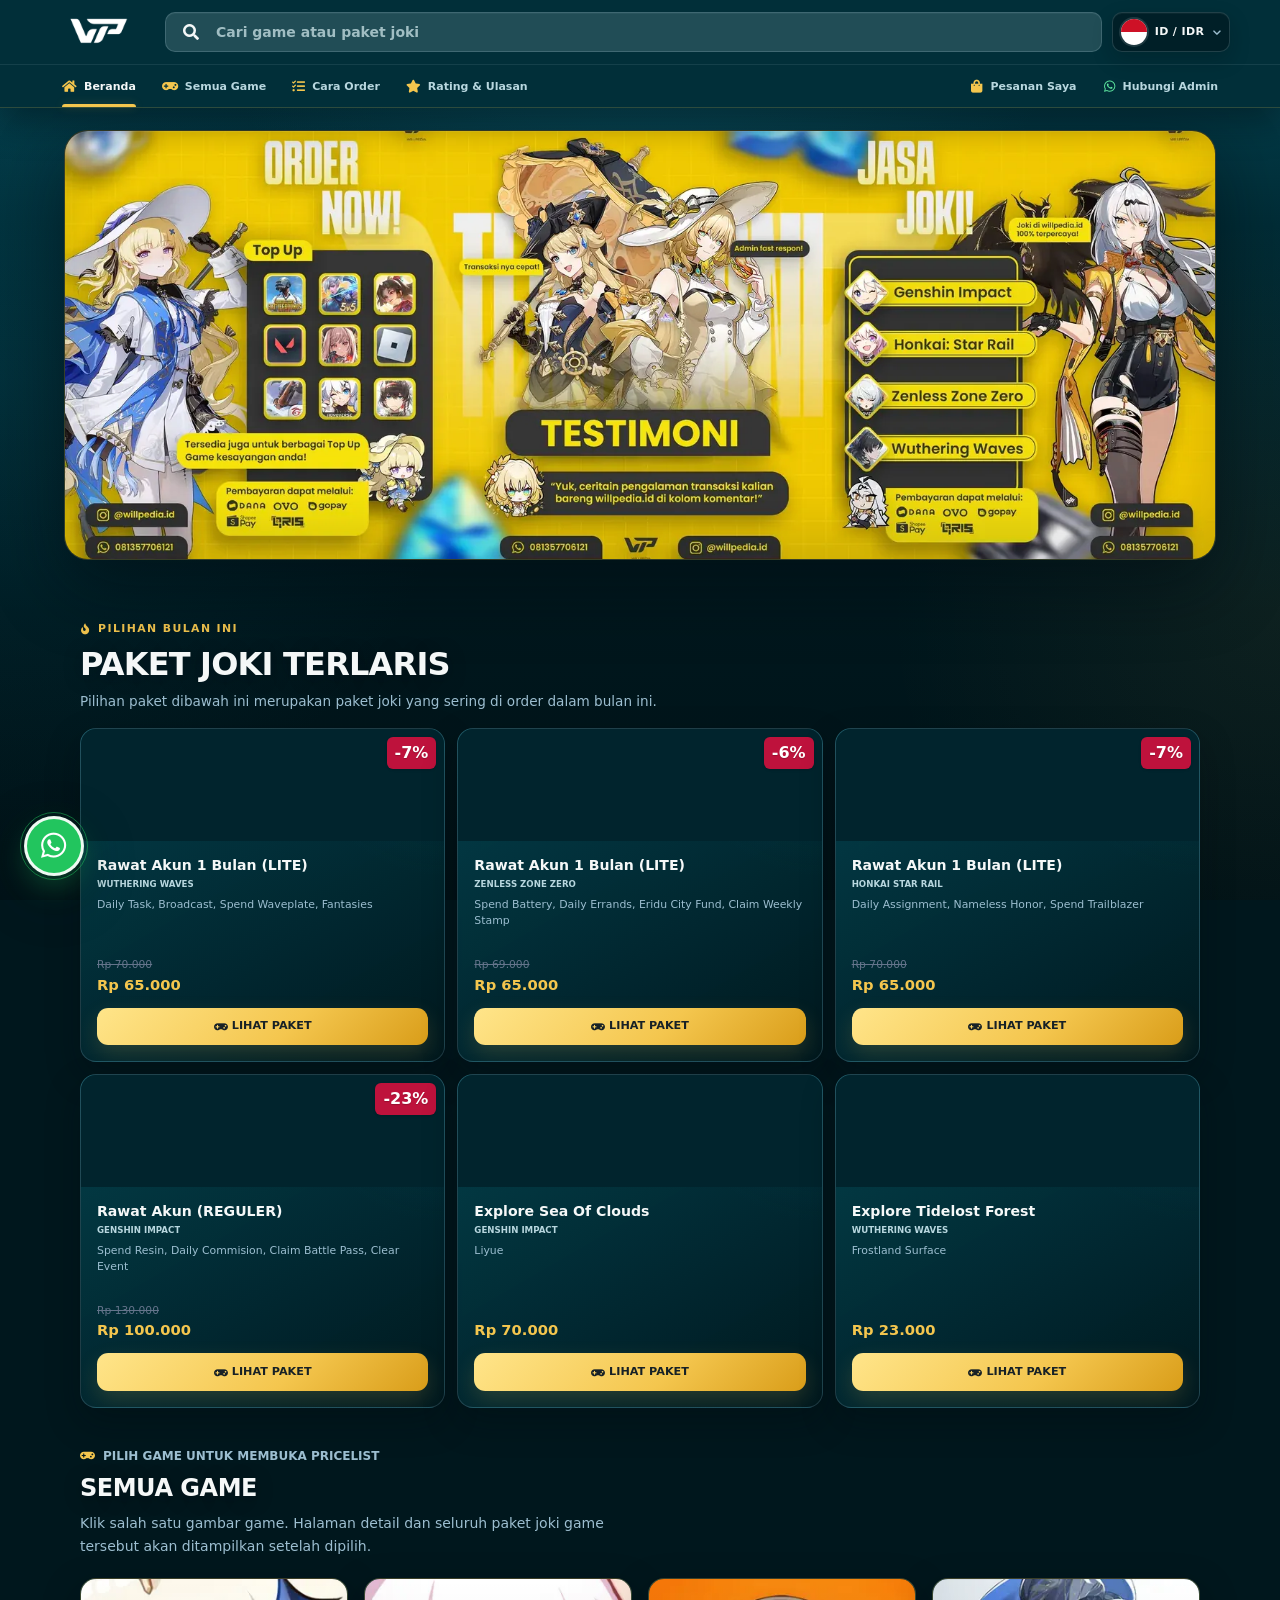
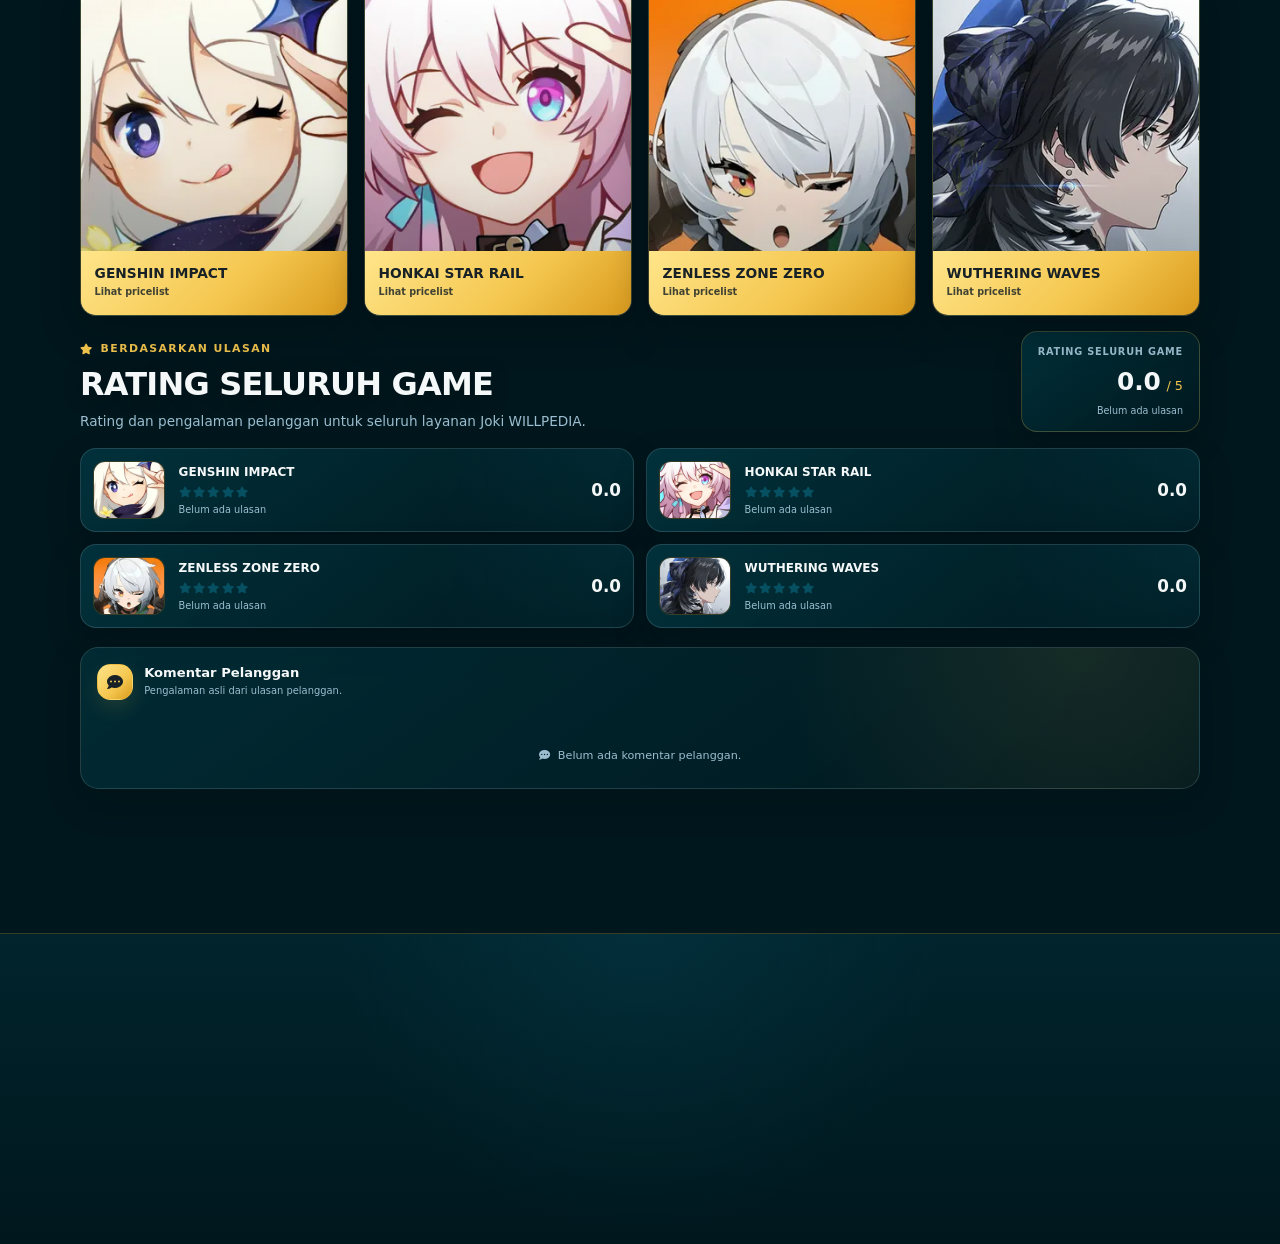
==== commit 41d40ea6: "chore: sinkronkan pricelist, ulasan, dan cache gambar produk" ====
--- a/index.html
+++ b/index.html
@@ -11745,43 +11745,43 @@
             "Tampilan_Gambar": ""
           },
           {
-            "Deskripsi": "Spend Resin, Daily Commision, Claim Battle Pass",
-            "Gambar": "assets/images/products/genshin/e1a300938e6ddfeae4fd.webp",
+            "Deskripsi": "Spend Resin, Daily Commision, Claim Battle Pass, Clear Event",
+            "Gambar": "assets/images/products/genshin/a53e253b333dffe03c62.webp",
             "Game": "GENSHIN IMPACT",
             "Game_Key": "genshin",
-            "Harga_Asli": 80000,
-            "Harga_Diskon": 60000,
+            "Harga_Asli": 130000,
+            "Harga_Diskon": 100000,
             "ID": "GI-P004",
             "Kategori": "Rawat Akun",
-            "Nama_Paket": "Rawat Akun (LITE)",
+            "Nama_Paket": "Rawat Akun (REGULER)",
             "Posisi_Gambar": "",
             "Status": "Ready",
             "Tampilan_Gambar": ""
           },
           {
-            "Deskripsi": "Nodkrai 100% Exploration ",
-            "Gambar": "assets/images/products/genshin/b5e534ea80515d634494.webp",
+            "Deskripsi": "Liyue",
+            "Gambar": "assets/images/products/genshin/75b34c699fb199975b88.webp",
             "Game": "GENSHIN IMPACT",
             "Game_Key": "genshin",
-            "Harga_Asli": 600000,
-            "Harga_Diskon": 560000,
+            "Harga_Asli": "",
+            "Harga_Diskon": 70000,
             "ID": "GI-P026",
             "Kategori": "Explore",
-            "Nama_Paket": "Explore Nodkrai",
+            "Nama_Paket": "Explore Sea Of Clouds",
             "Posisi_Gambar": "",
             "Status": "Ready",
             "Tampilan_Gambar": ""
           },
           {
-            "Deskripsi": "Lahai Roi",
-            "Gambar": "assets/images/products/wuwa/4e6ce0e502c557901069.webp",
+            "Deskripsi": "Frostland Surface",
+            "Gambar": "assets/images/products/wuwa/8b0ab6ce7156035a16e5.webp",
             "Game": "WUTHERING WAVES",
             "Game_Key": "wuwa",
-            "Harga_Asli": 25000,
+            "Harga_Asli": "",
             "Harga_Diskon": 23000,
             "ID": "WUWA-P047",
             "Kategori": "Explore",
-            "Nama_Paket": "Explore Giant's Gaze",
+            "Nama_Paket": "Explore Tidelost Forest",
             "Posisi_Gambar": "",
             "Status": "Ready",
             "Tampilan_Gambar": ""
